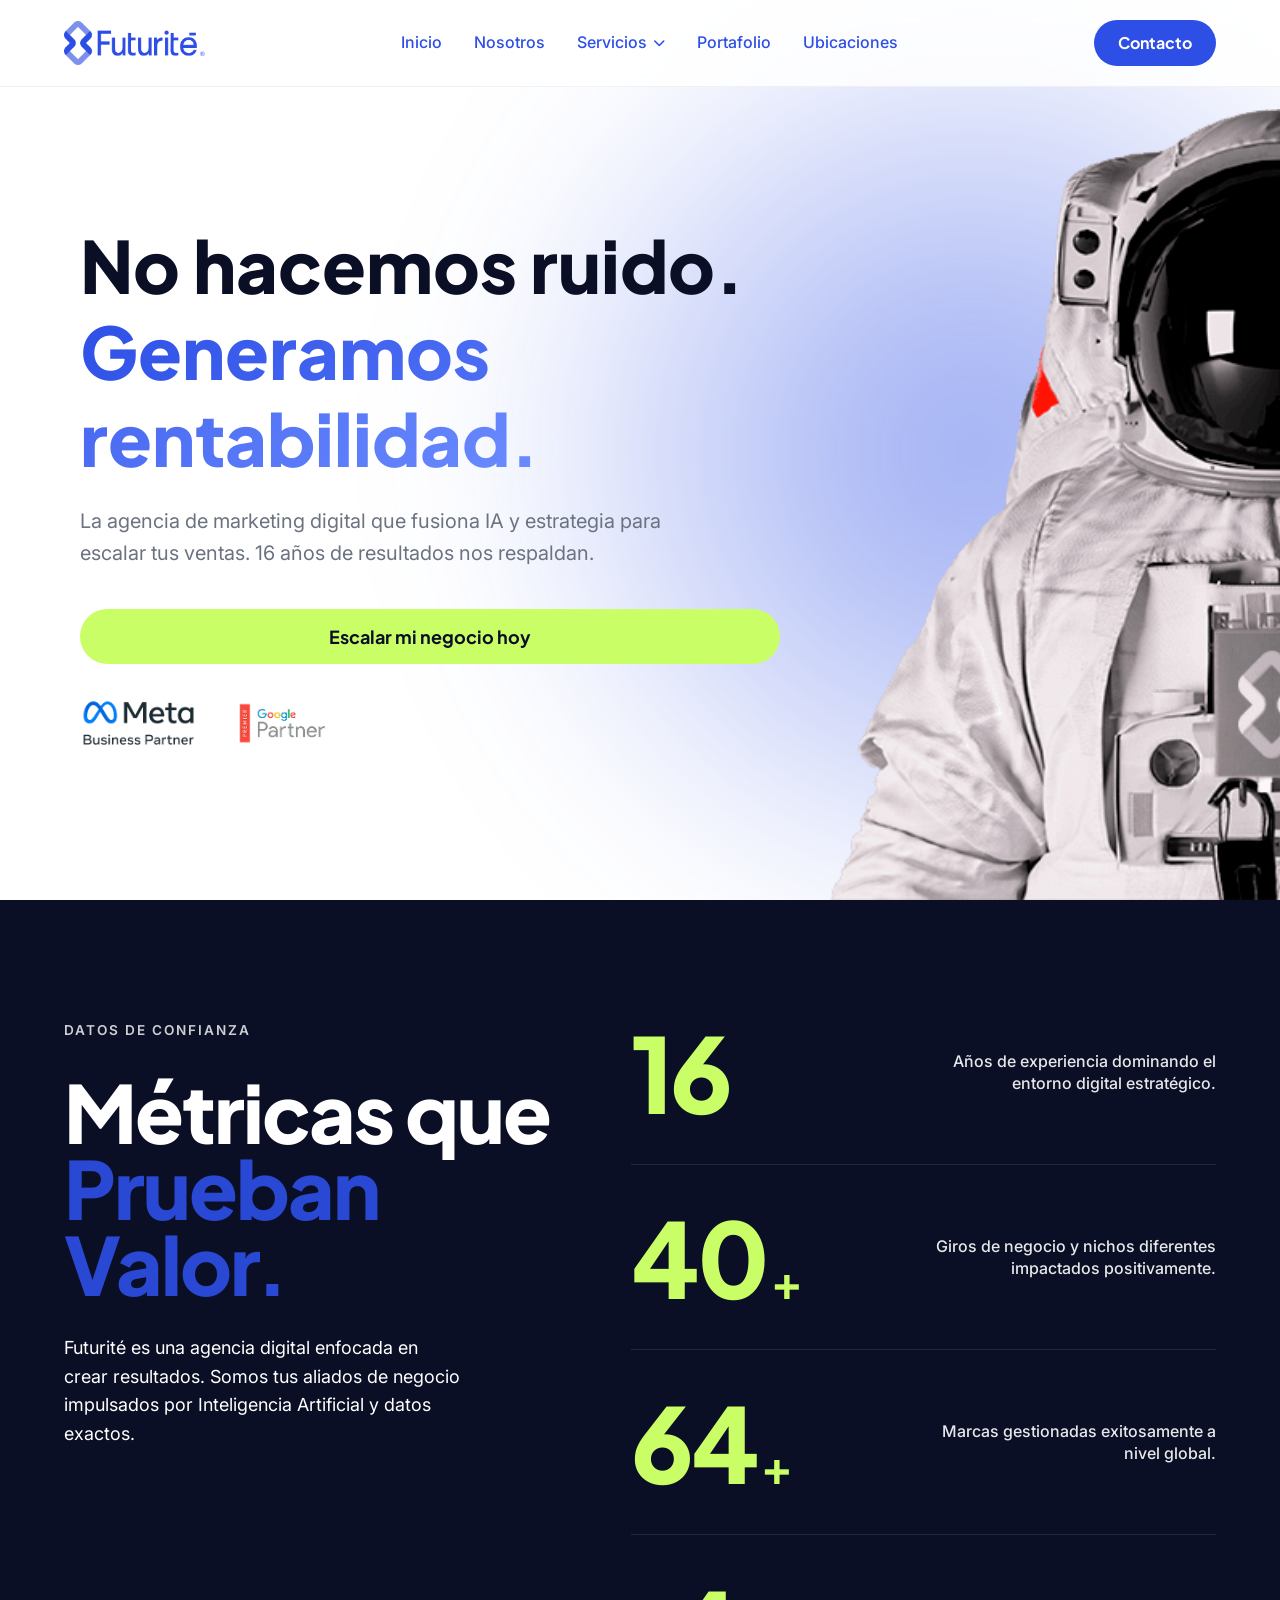
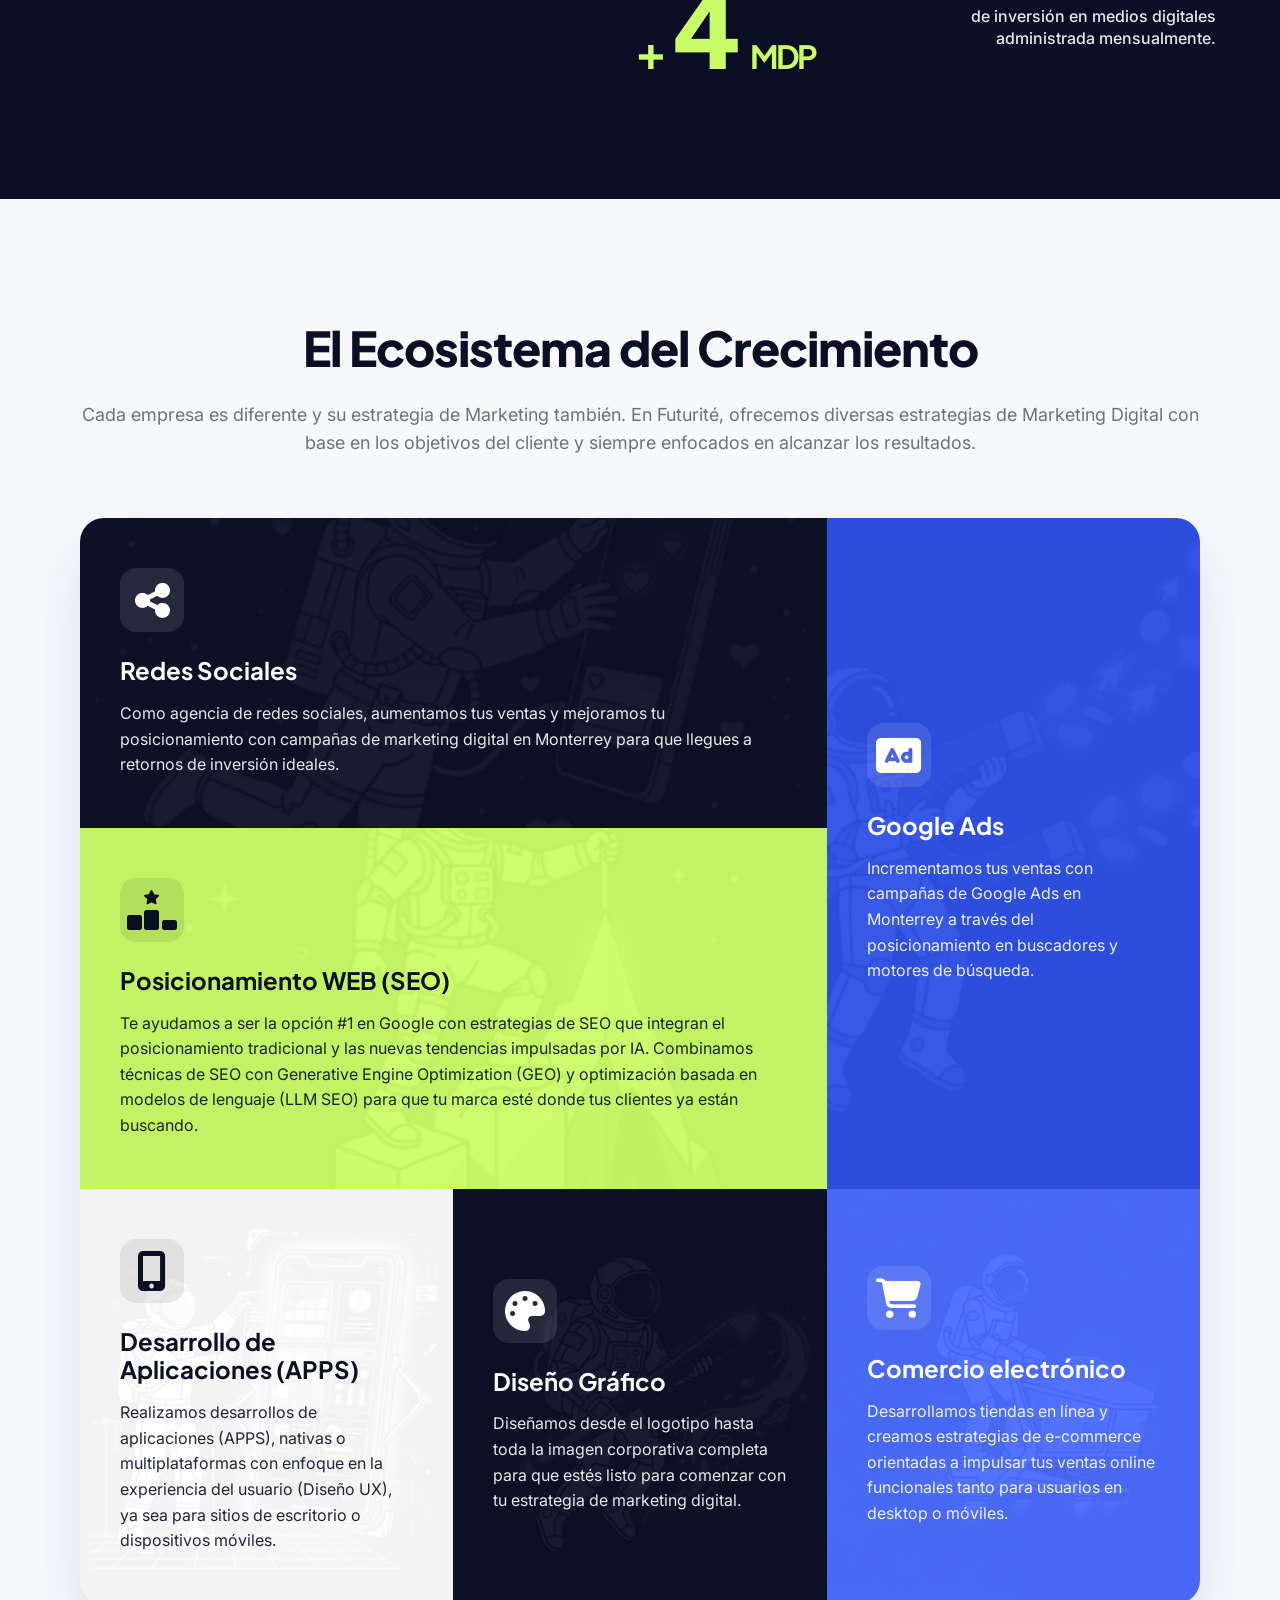
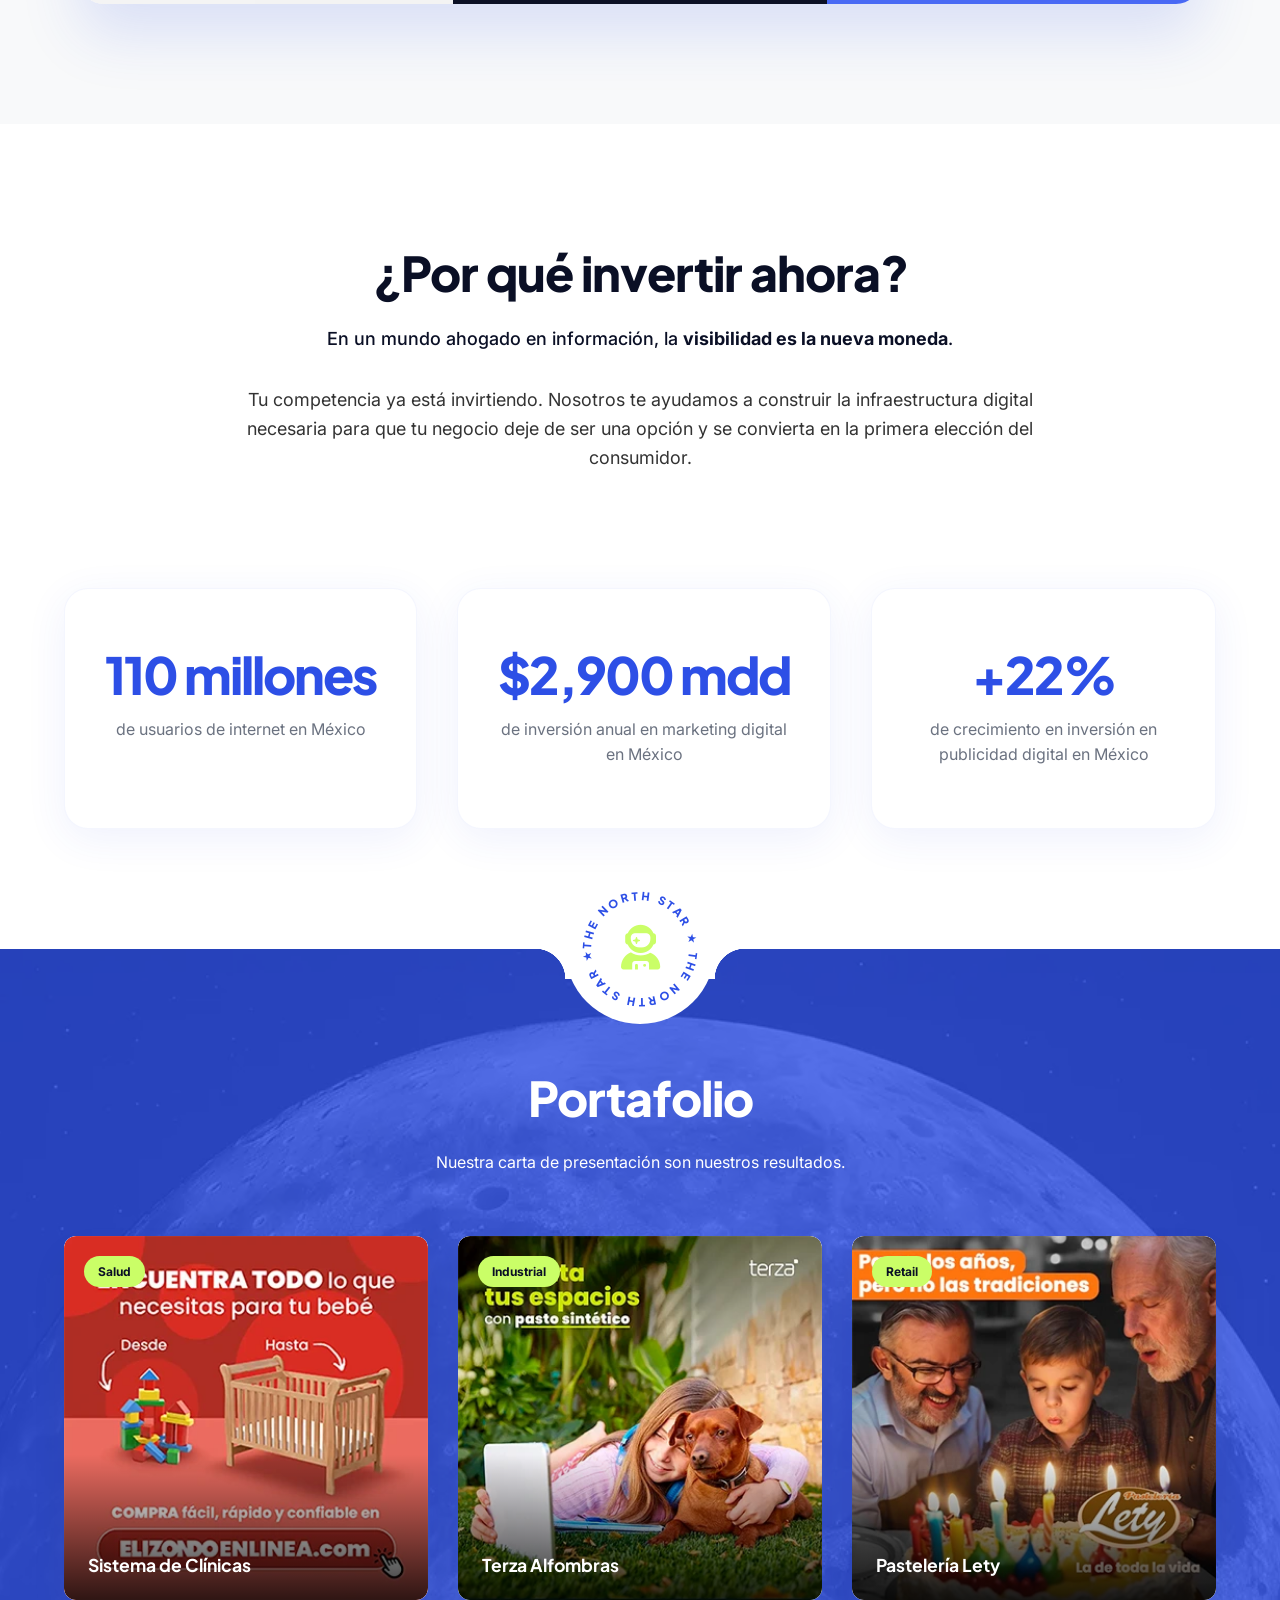
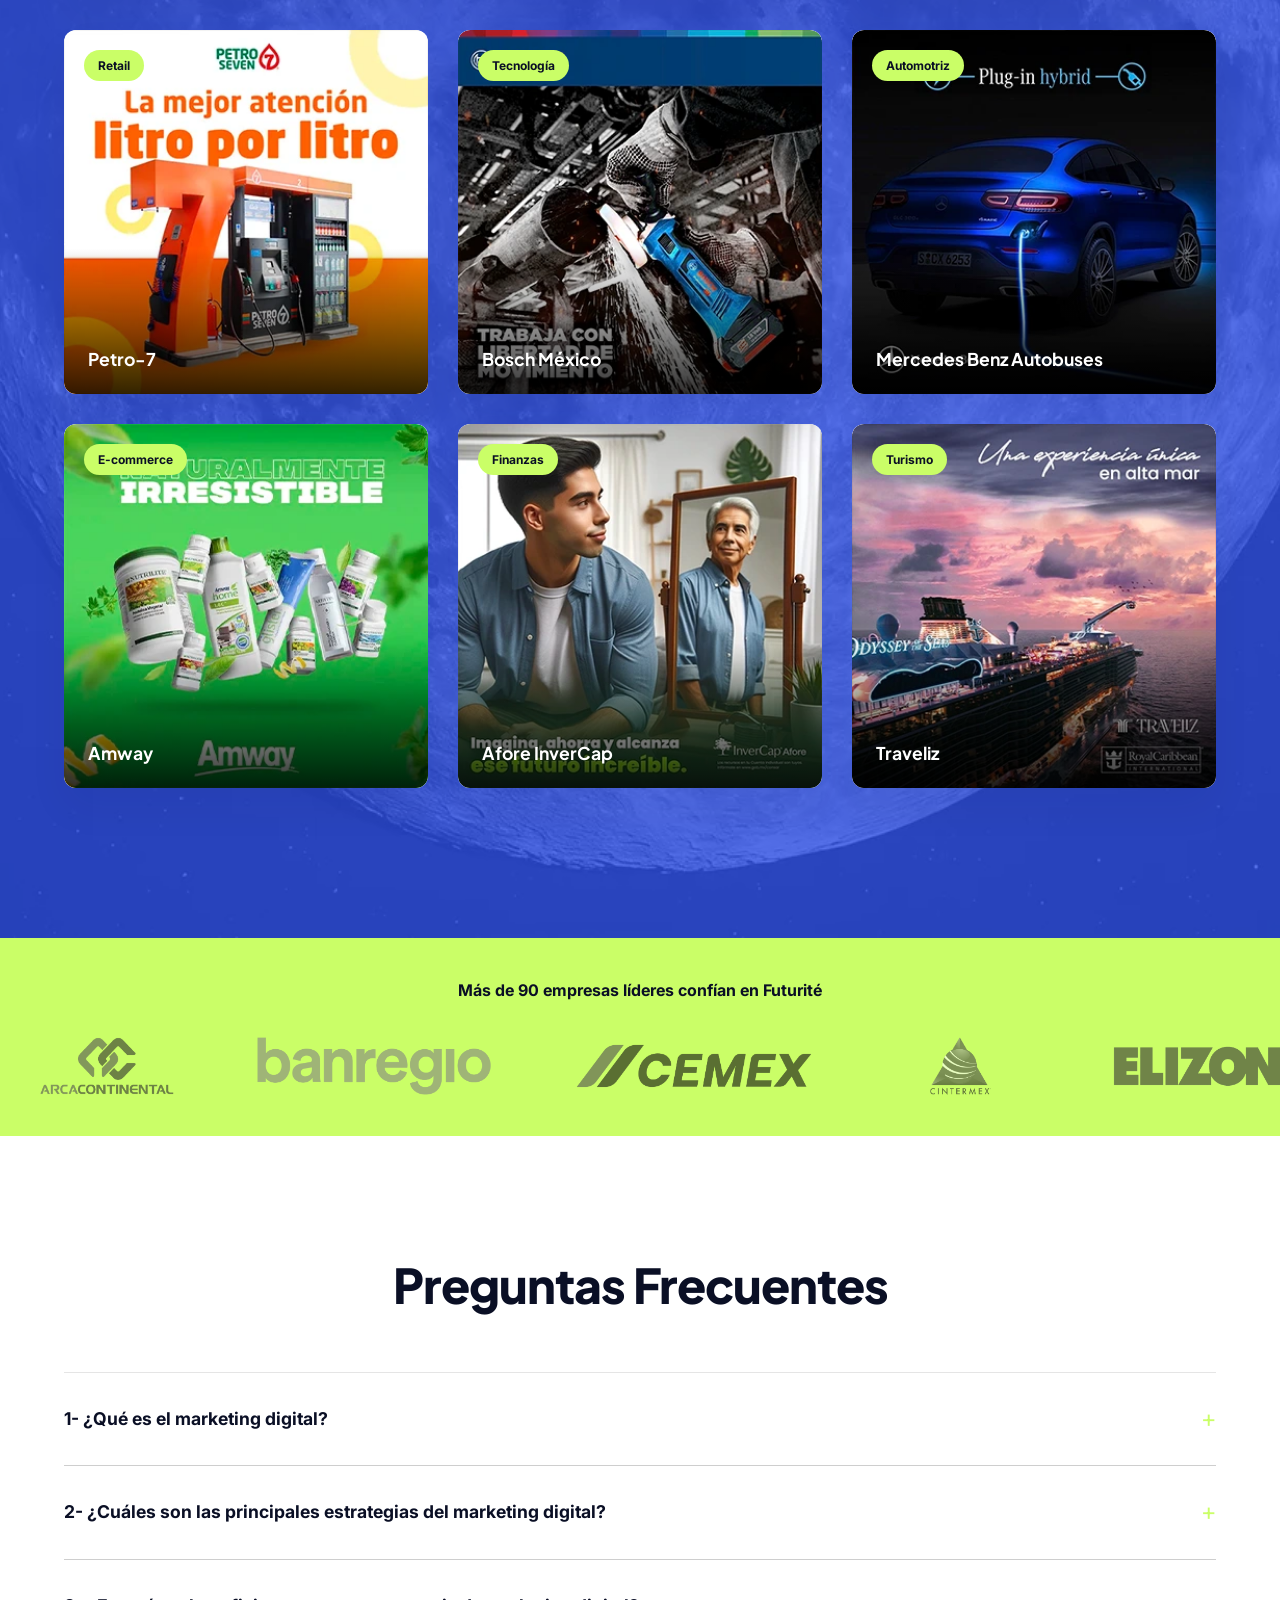
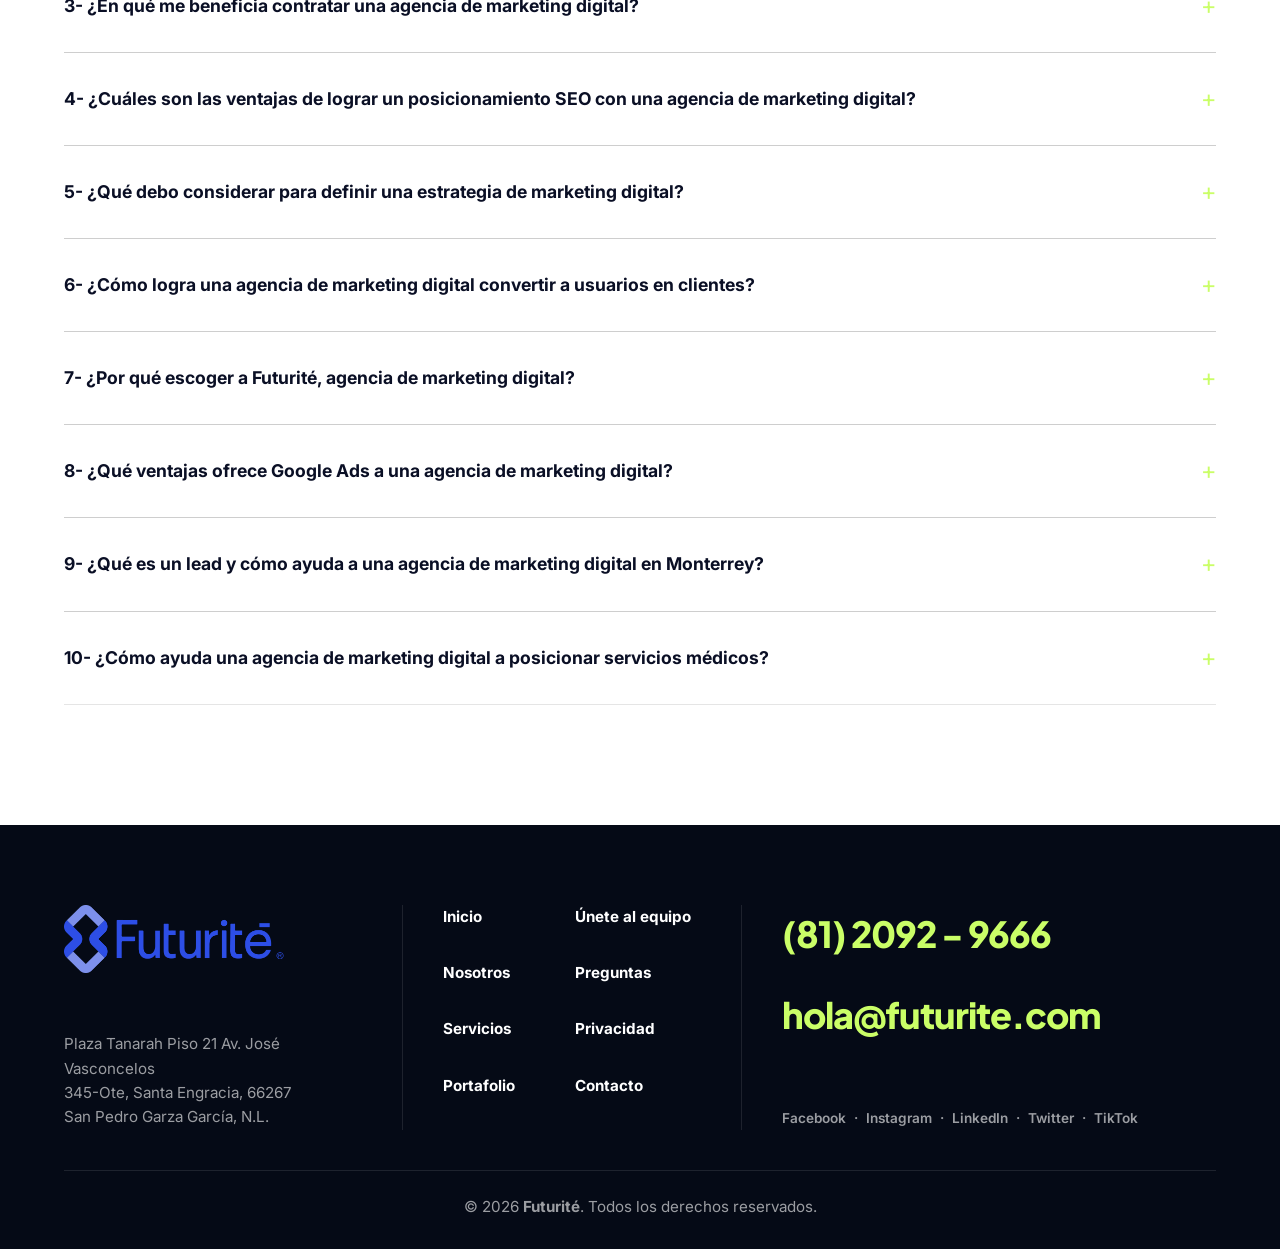
==== index.html @ 5024ef92 "Add files via upload propuesta inicial de home" ====
<!DOCTYPE html>
<html lang="es">
<head>
    <meta charset="UTF-8">
    <meta name="viewport" content="width=device-width, initial-scale=1.0">
    <title>Futurité | La Agencia de Marketing de Alto Rendimiento</title>
    <meta name="description" content="La agencia de marketing digital que fusiona IA y estrategia para escalar tus ventas. 16 años de resultados nos respaldan.">
    <link rel="preconnect" href="https://fonts.googleapis.com">
    <link rel="preconnect" href="https://fonts.gstatic.com" crossorigin>
    <link href="https://fonts.googleapis.com/css2?family=Inter:wght@400;500;600&family=Plus+Jakarta+Sans:wght@500;600;700;800&display=swap" rel="stylesheet">
    <link rel="stylesheet" href="https://cdnjs.cloudflare.com/ajax/libs/font-awesome/6.4.0/css/all.min.css">
    <link rel="stylesheet" href="style.css">
    <link rel="icon" type="image/png" href="./assets/favicon.png">
</head>
<body>

    <!-- Header Navigation (Minimal) -->
    <header class="navbar">
        <div class="container nav-container">
            <div class="logo">
                <img src="./assets/logo_futurite_ch.png" alt="Futurité" class="nav-logo-img">
            </div>
            <nav class="nav-links">
                <a href="#home">Inicio</a>
                <a href="#nosotros">Nosotros</a>
                <div class="nav-dropdown">
                    <a href="#servicios" class="dropdown-toggle" style="display:flex; align-items:center; gap:6px;">Servicios <i class="fa-solid fa-chevron-down" style="font-size: 0.75rem;"></i></a>
                    <ul class="dropdown-menu">
                        <li><a href="#redes-sociales">Redes Sociales</a></li>
                        <li><a href="#google-ads">Google Ads</a></li>
                        <li><a href="#seo">SEO</a></li>
                        <li><a href="#apps">APP'S</a></li>
                        <li><a href="#ecommerce">Comercio Electrónico</a></li>
                        <li><a href="#marketing-medico">Marketing médico</a></li>
                    </ul>
                </div>
                <a href="#portafolio">Portafolio</a>
                <a href="#ubicaciones">Ubicaciones</a>
                <!-- Mobile ONLY Button -->
                <a href="#contacto" class="btn btn-primary nav-btn-mobile">Contacto</a>
            </nav>
            <a href="#contacto" class="btn btn-primary nav-btn">Contacto</a>
            <!-- Hamburger Toggle -->
            <button class="mobile-menu-btn" aria-label="Abrir Menú"><i class="fa-solid fa-bars"></i></button>
        </div>
    </header>

    <!-- 1. Hero Section -->
    <section class="hero" id="home">
        
        <!-- Creative Video Background layer -->
        <div class="hero-video-wrapper">
            <video src="./videos/hero.mp4" autoplay loop muted playsinline class="hero-video-media"></video>
            <div class="hero-video-overlay"></div>
        </div>

        <div class="hero-visual-right">
            <!-- Efecto de Pulso Guardado para Futuro Uso
            <div class="radar-circle">
                <div class="radar-logo-center">
                    <img src="./assets/icono_futurite_ch.png" alt="Futurité Pulse">
                </div>
                <div class="radar-dot active"></div>
                <div class="radar-dot shadow-1"></div>
                <div class="radar-dot shadow-2"></div>
            </div>
            -->
            <div class="hero-bg-glow"></div>
            <div class="hero-bg-img"></div>
        </div>

        <div class="container hero-container">
            <div class="hero-content">
                <h1 class="hero-title">No hacemos ruido.<br><span class="text-gradient">Generamos rentabilidad.</span></h1>
                <p class="hero-subtitle">La agencia de marketing digital que fusiona IA y estrategia para escalar tus ventas. 16 años de resultados nos respaldan.</p>
                <div class="hero-actions">
                    <button class="btn btn-lime">Escalar mi negocio hoy</button>
                    <div class="trust-badges">
                        <img src="./assets/icono-meta-business.webp" alt="Meta Business Partner" class="partner-logo">
                        <img src="./assets/icono-google-premier.webp" alt="Google Partner" class="partner-logo">
                    </div>
                </div>
            </div>
        </div>
    </section>

    <!-- 2. Stats de Confianza (Asymmetric Typographic Layout) -->
    <section class="stats-new" id="confianza">
        <div class="container stats-new-container">
            <!-- Columna Izquierda: Títulos -->
            <div class="stats-new-title-col">
                <span class="eyebrow" style="font-size: 0.85rem; letter-spacing: 2px; text-transform: uppercase; color: var(--clr-base); opacity: 0.8; margin-bottom: 32px; display: block; font-weight: 600;">Datos de Confianza</span>
                <h2 style="font-size: 5rem; font-weight: 800; line-height: 0.95; letter-spacing: -2px; color: var(--clr-base); margin-bottom: 0;">Métricas que</h2>
                <h2 style="font-size: 5rem; font-weight: 800; line-height: 0.95; letter-spacing: -2px; color: var(--clr-primary); opacity: 0.9; margin-bottom: 32px;">Prueban Valor.</h2>
                <p style="color: var(--clr-base); font-size: 1.125rem; max-width: 400px; line-height: 1.6;">Futurité es una agencia digital enfocada en crear resultados. Somos tus aliados de negocio impulsados por Inteligencia Artificial y datos exactos.</p>
            </div>

            <!-- Columna Derecha: Lista Split -->
            <div class="stats-new-list-col">
                <div class="stat-row" data-reveal>
                    <div class="stat-big">
                        <span class="counter" data-target="16">0</span><span class="symbol"></span>
                    </div>
                    <div class="stat-desc">Años de experiencia dominando el entorno digital estratégico.</div>
                </div>
                <div class="stat-row" data-reveal>
                    <div class="stat-big">
                        <span class="counter" data-target="40">0</span><span class="symbol">+</span>
                    </div>
                    <div class="stat-desc">Giros de negocio y nichos diferentes impactados positivamente.</div>
                </div>
                <div class="stat-row" data-reveal>
                    <div class="stat-big">
                        <span class="counter" data-target="140">0</span><span class="symbol">+</span>
                    </div>
                    <div class="stat-desc">Marcas gestionadas exitosamente a nivel global.</div>
                </div>
                <div class="stat-row" data-reveal>
                    <div class="stat-big" style="display: flex; align-items: baseline;">
                        <span class="symbol" style="margin-right: 8px;">+</span><span class="counter" data-target="4">0</span><span class="symbol" style="font-size: 2rem; margin-left: 12px; margin-right: 0;">MDP</span>
                    </div>
                    <div class="stat-desc">de inversión en medios digitales administrada mensualmente.</div>
                </div>
            </div>
        </div>
    </section>

    <!-- 3. Servicios de Marketing Digital -->
    <section class="servicios full-bleed" id="servicios">
        <div class="container title-container">
            <h2 class="section-title">El Ecosistema del Crecimiento</h2>
            <p class="section-subtitle">Cada empresa es diferente y su estrategia de Marketing también. En Futurité, ofrecemos diversas estrategias de Marketing Digital con base en los objetivos del cliente y siempre enfocados en alcanzar los resultados.</p>
        </div>
        
        <div class="servicios-grid full-width-grid">
            
                <div class="servicio-card" data-reveal>
                    <div style="position: absolute; inset: 0; background-image: url('./assets/svc_social.jpg'); background-size: cover; background-position: center; opacity: 0.05; filter: grayscale(100%); z-index: 1;"></div>
                    <div style="position: relative; z-index: 2;">
                        <div class="sv-icon"><i class="fa-solid fa-share-nodes"></i></div>
                        <h3>Redes Sociales</h3>
                        <p>Como agencia de redes sociales, aumentamos tus ventas y mejoramos tu posicionamiento con campañas de marketing digital en Monterrey para que llegues a retornos de inversión ideales.</p>
                    </div>
                </div>

                <div class="servicio-card" data-reveal>
                    <div style="position: absolute; inset: 0; background-image: url('./assets/svc_ads.jpg'); background-size: cover; background-position: center; opacity: 0.05; filter: grayscale(100%); z-index: 1;"></div>
                    <div style="position: relative; z-index: 2;">
                        <div class="sv-icon"><i class="fa-solid fa-rectangle-ad"></i></div>
                        <h3>Google Ads</h3>
                        <p>Incrementamos tus ventas con campañas de Google Ads en Monterrey a través del posicionamiento en buscadores y motores de búsqueda.</p>
                    </div>
                </div>

                <div class="servicio-card" data-reveal>
                    <div style="position: absolute; inset: 0; background-image: url('./assets/svc_seo.jpg'); background-size: cover; background-position: center right; opacity: 0.05; filter: grayscale(100%); z-index: 1;"></div>
                    <div style="position: relative; z-index: 2;">
                        <div class="sv-icon"><i class="fa-solid fa-ranking-star"></i></div>
                        <h3>Posicionamiento WEB (SEO)</h3>
                        <p>Te ayudamos a ser la opción #1 en Google con estrategias de SEO que integran el posicionamiento tradicional y las nuevas tendencias impulsadas por IA. Combinamos técnicas de SEO con Generative Engine Optimization (GEO) y optimización basada en modelos de lenguaje (LLM SEO) para que tu marca esté donde tus clientes ya están buscando.</p>
                    </div>
                </div>

                <div class="servicio-card" data-reveal>
                    <div style="position: absolute; inset: 0; background-image: url('./assets/svc_apps.jpg'); background-size: cover; background-position: center; opacity: 0.05; filter: grayscale(100%); z-index: 1;"></div>
                    <div style="position: relative; z-index: 2;">
                        <div class="sv-icon"><i class="fa-solid fa-mobile-screen-button"></i></div>
                        <h3>Desarrollo de Aplicaciones (APPS)</h3>
                        <p>Realizamos desarrollos de aplicaciones (APPS), nativas o multiplataformas con enfoque en la experiencia del usuario (Diseño UX), ya sea para sitios de escritorio o dispositivos móviles.</p>
                    </div>
                </div>

                <div class="servicio-card" data-reveal>
                    <div style="position: absolute; inset: 0; background-image: url('./assets/svc_design.jpg'); background-size: cover; background-position: center; opacity: 0.05; filter: grayscale(100%); z-index: 1;"></div>
                    <div style="position: relative; z-index: 2;">
                        <div class="sv-icon"><i class="fa-solid fa-palette"></i></div>
                        <h3>Diseño Gráfico</h3>
                        <p>Diseñamos desde el logotipo hasta toda la imagen corporativa completa para que estés listo para comenzar con tu estrategia de marketing digital.</p>
                    </div>
                </div>

                <div class="servicio-card" data-reveal>
                    <div style="position: absolute; inset: 0; background-image: url('./assets/svc_ecommerce.jpg'); background-size: cover; background-position: center; opacity: 0.05; filter: grayscale(100%); z-index: 1;"></div>
                    <div style="position: relative; z-index: 2;">
                        <div class="sv-icon"><i class="fa-solid fa-cart-shopping"></i></div>
                        <h3>Comercio electrónico</h3>
                        <p>Desarrollamos tiendas en línea y creamos estrategias de e-commerce orientadas a impulsar tus ventas online funcionales tanto para usuarios en desktop o móviles.</p>
                    </div>
                </div>
            </div>
    </section>



    <!-- 4. ¿Por qué invertir en marketing digital? -->
    <section class="why-invest" id="por-que">
        <div class="container">
            <div class="why-text title-container" style="max-width: 800px; margin: 0 auto; text-align: center;">
                <h2>¿Por qué invertir ahora?</h2>
                <p class="lead-text">En un mundo ahogado en información, la <strong>visibilidad es la nueva moneda</strong>.</p>
                <p>Tu competencia ya está invirtiendo. Nosotros te ayudamos a construir la infraestructura digital necesaria para que tu negocio deje de ser una opción y se convierta en la primera elección del consumidor.</p>
                
            </div>
            
            <div class="market-stats" data-reveal>
                <div class="market-stat">
                    <h3>110 millones</h3>
                    <p>de usuarios de internet en México</p>
                </div>
                <div class="market-stat">
                    <h3>$2,900 mdd</h3>
                    <p>de inversión anual en marketing digital en México</p>
                </div>
                <div class="market-stat">
                    <h3>+22%</h3>
                    <p>de crecimiento en inversión en publicidad digital en México</p>
                </div>
            </div>
        </div>
    </section>

    <!-- 5. Portafolio y Clientes -->
    <section class="portafolio" id="portafolio">
        <div class="north-star-wrapper">
            <div class="ns-badge">
                <div class="ns-fillet-left"></div>
                <div class="ns-fillet-right"></div>
                <svg viewBox="0 0 200 200" class="ns-svg">
                    <path id="ns-circle" d="M 100, 100 m -65, 0 a 65,65 0 1,1 130,0 a 65,65 0 1,1 -130,0" fill="none" />
                    <text>
                        <textPath href="#ns-circle" startOffset="0%" textLength="408">THE NORTH STAR ★ THE NORTH STAR ★ </textPath>
                    </text>
                </svg>
                <div class="ns-icon-wrapper">
                    <i class="fa-solid fa-user-astronaut"></i>
                </div>
            </div>
        </div>

        <div class="container">
            <div class="portfolio-header">
                <h2>Portafolio</h2>
                <p>Nuestra carta de presentación son nuestros resultados.</p>
            </div>
            
            <div class="portfolio-gallery">
                <div class="portfolio-item" data-reveal>
                    <img src="./assets/portafolio_home/2.webp" alt="Caso de Éxito Clínica" loading="lazy">
                    <div class="portfolio-overlay"></div>
                    <span class="portfolio-badge">Salud</span>
                    <h3 class="portfolio-title">Sistema de Clínicas</h3>
                </div>
                <div class="portfolio-item" data-reveal>
                    <img src="./assets/portafolio_home/PetroSeven.webp" alt="Caso de Éxito PetroSeven" loading="lazy">
                    <div class="portfolio-overlay"></div>
                    <span class="portfolio-badge">Retail</span>
                    <h3 class="portfolio-title">Petro-7</h3>
                </div>
                <div class="portfolio-item" data-reveal>
                    <img src="./assets/portafolio_home/Portafolio_futurite_2022_amway.webp" alt="Caso de Éxito Amway" loading="lazy">
                    <div class="portfolio-overlay"></div>
                    <span class="portfolio-badge">E-commerce</span>
                    <h3 class="portfolio-title">Amway</h3>
                </div>
                <div class="portfolio-item" data-reveal>
                    <img src="./assets/portafolio_home/Terza_01.webp" alt="Caso de Éxito Terza" loading="lazy">
                    <div class="portfolio-overlay"></div>
                    <span class="portfolio-badge">Industrial</span>
                    <h3 class="portfolio-title">Terza Alfombras</h3>
                </div>
                <div class="portfolio-item" data-reveal>
                    <img src="./assets/portafolio_home/futurite-home-bosch.webp" alt="Caso de Éxito Bosch" loading="lazy">
                    <div class="portfolio-overlay"></div>
                    <span class="portfolio-badge">Tecnología</span>
                    <h3 class="portfolio-title">Bosch México</h3>
                </div>
                <div class="portfolio-item" data-reveal>
                    <img src="./assets/portafolio_home/futurite-home-invercap.webp" alt="Caso de Éxito Invercap" loading="lazy">
                    <div class="portfolio-overlay"></div>
                    <span class="portfolio-badge">Finanzas</span>
                    <h3 class="portfolio-title">Afore InverCap</h3>
                </div>
                <div class="portfolio-item" data-reveal>
                    <img src="./assets/portafolio_home/futurite-home-lety.webp" alt="Caso de Éxito Lety" loading="lazy">
                    <div class="portfolio-overlay"></div>
                    <span class="portfolio-badge">Retail</span>
                    <h3 class="portfolio-title">Pastelería Lety</h3>
                </div>
                <div class="portfolio-item" data-reveal>
                    <img src="./assets/portafolio_home/futurite-home-mercedes-benz.webp" alt="Caso de Éxito Mercedes Benz" loading="lazy">
                    <div class="portfolio-overlay"></div>
                    <span class="portfolio-badge">Automotriz</span>
                    <h3 class="portfolio-title">Mercedes Benz Autobuses</h3>
                </div>
                <div class="portfolio-item" data-reveal>
                    <img src="./assets/portafolio_home/futurite-home-traveliz.webp" alt="Caso de Éxito Traveliz" loading="lazy">
                    <div class="portfolio-overlay"></div>
                    <span class="portfolio-badge">Turismo</span>
                    <h3 class="portfolio-title">Traveliz</h3>
                </div>
            </div>
            </div>
        </div>
    </section>

    <!-- Marquee de Clientes (Extracto Independiente) -->
    <div class="clients-marquee">
        <p class="marquee-title">Más de 90 empresas líderes confían en Futurité</p>
        <div class="marquee-track">
                <!-- Javascript will duplicate logic here if needed, but we'll hardcode one track -->
                <div class="marquee-content">
                    <img src="./assets/clientes/LOGOTIPO-ARCA.webp" alt="Arca" class="client-logo-img">
                    <img src="./assets/clientes/LOGOTIPO-BANREGIO.webp" alt="Banregio" class="client-logo-img">
                    <img src="./assets/clientes/LOGOTIPO-CEMEX.webp" alt="Cemex" class="client-logo-img">
                    <img src="./assets/clientes/LOGOTIPO-CINTERMEX.webp" alt="Cintermex" class="client-logo-img">
                    <img src="./assets/clientes/LOGOTIPO-ELIZONDO.webp" alt="Elizondo" class="client-logo-img">
                    <img src="./assets/clientes/LOGOTIPO-FINANCIERIAMEXI.webp" alt="Financiera" class="client-logo-img">
                    <img src="./assets/clientes/LOGOTIPO-GAMAMUSIC.webp" alt="Gama Music" class="client-logo-img">
                    <img src="./assets/clientes/LOGOTIPO-HOSPITARIA.webp" alt="Hospitaria" class="client-logo-img">
                    <img src="./assets/clientes/LOGOTIPO-INVERCAP.webp" alt="Invercap" class="client-logo-img">
                    <img src="./assets/clientes/LOGOTIPO-MAXIRENT.webp" alt="Maxirent" class="client-logo-img">
                    <img src="./assets/clientes/LOGOTIPO-MG.webp" alt="MG" class="client-logo-img">
                    <img src="./assets/clientes/LOGOTIPO-MOTOMEX.webp" alt="Motomex" class="client-logo-img">
                    <img src="./assets/clientes/LOGOTIPO-OFFICECLASS.webp" alt="Office Class" class="client-logo-img">
                    <img src="./assets/clientes/LOGOTIPO-SULTANA.webp" alt="Sultana" class="client-logo-img">
                    <img src="./assets/clientes/LOGOTIPO-TECMILENIO.webp" alt="Tecmilenio" class="client-logo-img">
                    <img src="./assets/clientes/LOGOTIPO-TERZA.webp" alt="Terza" class="client-logo-img">
                    <img src="./assets/clientes/LOGOTIPO-UDEM.webp" alt="Udem" class="client-logo-img">
                    <img src="./assets/clientes/LOGOTIPO-VIVA.webp" alt="Viva" class="client-logo-img">
                    <!-- Duplicate for infinite scrolling -->
                    <img src="./assets/clientes/LOGOTIPO-ARCA.webp" alt="Arca" class="client-logo-img">
                    <img src="./assets/clientes/LOGOTIPO-BANREGIO.webp" alt="Banregio" class="client-logo-img">
                    <img src="./assets/clientes/LOGOTIPO-CEMEX.webp" alt="Cemex" class="client-logo-img">
                    <img src="./assets/clientes/LOGOTIPO-CINTERMEX.webp" alt="Cintermex" class="client-logo-img">
                    <img src="./assets/clientes/LOGOTIPO-ELIZONDO.webp" alt="Elizondo" class="client-logo-img">
                    <img src="./assets/clientes/LOGOTIPO-FINANCIERIAMEXI.webp" alt="Financiera" class="client-logo-img">
                    <img src="./assets/clientes/LOGOTIPO-GAMAMUSIC.webp" alt="Gama Music" class="client-logo-img">
                    <img src="./assets/clientes/LOGOTIPO-HOSPITARIA.webp" alt="Hospitaria" class="client-logo-img">
                    <img src="./assets/clientes/LOGOTIPO-INVERCAP.webp" alt="Invercap" class="client-logo-img">
                    <img src="./assets/clientes/LOGOTIPO-MAXIRENT.webp" alt="Maxirent" class="client-logo-img">
                    <img src="./assets/clientes/LOGOTIPO-MG.webp" alt="MG" class="client-logo-img">
                    <img src="./assets/clientes/LOGOTIPO-MOTOMEX.webp" alt="Motomex" class="client-logo-img">
                    <img src="./assets/clientes/LOGOTIPO-OFFICECLASS.webp" alt="Office Class" class="client-logo-img">
                    <img src="./assets/clientes/LOGOTIPO-SULTANA.webp" alt="Sultana" class="client-logo-img">
                    <img src="./assets/clientes/LOGOTIPO-TECMILENIO.webp" alt="Tecmilenio" class="client-logo-img">
                    <img src="./assets/clientes/LOGOTIPO-TERZA.webp" alt="Terza" class="client-logo-img">
                    <img src="./assets/clientes/LOGOTIPO-UDEM.webp" alt="Udem" class="client-logo-img">
                    <img src="./assets/clientes/LOGOTIPO-VIVA.webp" alt="Viva" class="client-logo-img">
                </div>
            </div>
        </div>


    <!-- 6. Preguntas Frecuentes -->
    <section class="faq-section" id="faqs" style="padding: 120px 0; background: var(--clr-base);">
        <div class="container">
            <div style="margin-bottom: 60px; text-align: center;">
                <h2>Preguntas Frecuentes</h2>
            </div>
            
            <div class="faq-accordion">
                <!-- FAQ Item 1 -->
                <details class="faq-item" name="faq-group">
                    <summary class="faq-question">1- ¿Qué es el marketing digital?</summary>
                    <div class="faq-answer">
                        <p>El marketing digital es el conjunto de acciones y estrategias publicitarias que utilizan canales digitales como redes sociales, buscadores y sitios web para promover los productos y servicios de una empresa, permitiendo medir resultados en tiempo real, segmentar audiencias y optimizar las campañas regularmente.</p>
                        <p>En Futurite, agencia de marketing digital en Monterrey, nos especializamos en ofrecer estrategias digitales que conectan a las marcas con sus clientes de forma efectiva.</p>
                    </div>
                </details>

                <!-- FAQ Item 2 -->
                <details class="faq-item" name="faq-group">
                    <summary class="faq-question">2- ¿Cuáles son las principales estrategias del marketing digital?</summary>
                    <div class="faq-answer">
                        <p>Las estrategias de marketing digital más utilizadas incluyen el marketing de contenidos, las estrategias de redes sociales, el e-mail marketing, el posicionamiento SEO y las estrategias de Google Ads. Cada una de ellas se adapta según los objetivos de la marca.</p>
                        <p>El marketing de contenidos se refiere a toda la información que ayuda a educar, informar o entretener al cliente con el fin de que busque el producto que se ofrece para satisfacer una o varias de sus necesidades.</p>
                        <p>Las <a href="#">redes sociales</a> permiten la promoción de la marca con campañas de alcance e interacción para posteriormente llevar a la conversión. Son muy eficientes, ya que ofrecen un alto número de usuarios a los cuales llegar.</p>
                        <p>El e-mail marketing consiste en mandar un mensaje comercial con el objetivo de aumentar la relación con un cliente potencial o actual y convencerlo de ejecutar una determinada acción.</p>
                        <p>El marketing de búsqueda, o <a href="#">posicionamiento SEO</a>, busca colocar a un sitio web en los primeros lugares de manera orgánica, utilizando Generative Engine Optimization, (GEO) y optimización basada en modelos de lenguaje (LLM SEO).</p>
                        <p>Las estrategias de <a href="#">Google Ads</a> sitúan anuncios en buscadores como Google o incluso en plataformas como YouTube cuando alguien esté buscando o viendo contenido relacionado con los productos o servicios que una marca ofrece, utilizando una segmentación.</p>
                        <p>En Futurite, nuestra agencia de marketing digital en Monterrey, combinamos la tecnología con la estrategia para alcanzar los objetivos de nuestros clientes y lograr resultados medibles y sostenibles.</p>
                    </div>
                </details>

                <!-- FAQ Item 3 -->
                <details class="faq-item" name="faq-group">
                    <summary class="faq-question">3- ¿En qué me beneficia contratar una agencia de marketing digital?</summary>
                    <div class="faq-answer">
                        <p>Contratar a una agencia de marketing digital, te permite contar con un equipo especializado que entiende el mercado, las plataformas digitales y las mejores prácticas para impulsar tu marca.</p>
                        <p>Esto te permitirá crear contenido original que te diferencie de la competencia, comunicarte de la mejor manera con tu público e incrementar tus ventas con una estrategia efectiva, mejorando tu retorno de inversión.</p>
                        <p>Si buscas una agencia de marketing digital en Monterrey enfocada en resultados para cumplir tus metas comerciales, Futurite es tu mejor opción.</p>
                    </div>
                </details>

                <!-- FAQ Item 4 -->
                <details class="faq-item" name="faq-group">
                    <summary class="faq-question">4- ¿Cuáles son las ventajas de lograr un posicionamiento SEO con una agencia de marketing digital?</summary>
                    <div class="faq-answer">
                        <p>El posicionamiento SEO permite que tu sitio web aparezca en los primeros resultados de búsqueda de Google, atrayendo tráfico orgánico, aumentando tu visibilidad digital y dando mayor credibilidad, prestigio y reputación a tu marca.</p>
                        <p>Una agencia de marketing digital, como Futurite, te ayudará desarrollando estrategias SEO personalizadas que combinen técnicas de posicionamiento tradicional con tendencias de IA, como Generative Engine Optimization (GEO) y optimización basada en modelos de lenguaje (LLM SEO).</p>
                        <p>Así, sin pagar por anuncios, mejorarás tu posicionamiento, atraerás leads de calidad y podrás aumentar conversiones cuando los usuarios busquen palabras claves en internet. Además, la posición que alcances durará más tiempo, ya que no dependerás de una contratación de publicidad.</p>
                        <p>Como agencia de marketing digital en Monterrey, entendemos cómo funciona el posicionamiento orgánico y nos hemos posicionado entre las 10 mejores empresas de SEO a nivel nacional*, ya que trabajamos para incrementar el tráfico de calidad a tu sitio y que generes más ingresos.</p>
                        <p style="font-size: 0.75rem; color: var(--clr-primary);">*https://marketing4ecommerce.mx</p>
                    </div>
                </details>

                <!-- FAQ Item 5 -->
                <details class="faq-item" name="faq-group">
                    <summary class="faq-question">5- ¿Qué debo considerar para definir una estrategia de marketing digital?</summary>
                    <div class="faq-answer">
                        <p>Para definir una estrategia de marketing digital, consideramos los objetivos de tu negocio, el perfil de tu audiencia, el estado actual de tu presencia digital, los canales más adecuados y los recursos disponibles. Con esto en mente, analizamos cómo podemos ejecutar una estrategia óptima.</p>
                        <p>En Futurite, agencia de marketing digital en Monterrey, sabemos lo que necesitas para crear estrategias exitosas y te ayudamos a diseñarlas para maximizar sus resultados y optimizar tu inversión.</p>
                    </div>
                </details>

                <!-- FAQ Item 6 -->
                <details class="faq-item" name="faq-group">
                    <summary class="faq-question">6- ¿Cómo logra una agencia de marketing digital convertir a usuarios en clientes?</summary>
                    <div class="faq-answer">
                        <p>Para convertir usuarios en clientes, utilizamos estrategias de atracción, interacción y conversión a partir de los objetivos de tu marca. A partir de la identificación de tu público meta, adaptamos el diseño, contenido y lenguaje de las campañas para optimizarlas.</p>
                        <p>En Futurite, agencia de marketing digital en Monterrey, desarrollamos estrategias efectivas que transforman el interés en acción, persuadiendo a tu público y guiándolos en el proceso de conversión.</p>
                    </div>
                </details>

                <!-- FAQ Item 7 -->
                <details class="faq-item" name="faq-group">
                    <summary class="faq-question">7- ¿Por qué escoger a Futurité, agencia de marketing digital?</summary>
                    <div class="faq-answer">
                        <p>En Futurite, somos una agencia de marketing digital en Monterrey con más de 10 años de experiencia en la creación de estrategias enfocadas en performance y resultados medibles.</p>
                        <p>Más de 100 marcas han confiado en nuestro servicio y hemos trabajado con más de 40 giros diferentes, convirtiendo a nuestros clientes en líderes de sus industrias.</p>
                        <p>Somos Google Partner Premier y Meta Business Partner, consolidándonos como tu mejor aliado para impulsar el crecimiento de tu marca, productos y servicios.</p>
                    </div>
                </details>

                <!-- FAQ Item 8 -->
                <details class="faq-item" name="faq-group">
                    <summary class="faq-question">8- ¿Qué ventajas ofrece Google Ads a una agencia de marketing digital?</summary>
                    <div class="faq-answer">
                        <p>Google Ads permite que una agencia de marketing digital muestre publicidad de tu marca a través de canales digitales a quienes puedan estar interesados en tus productos o servicios a través de la segmentación de audiencias y control de presupuestos para obtener los mejores resultados.</p>
                        <p>Como agencia de marketing digital en Monterrey, en Futurite utilizamos Google Ads en estrategias diseñadas para aumentar tu retorno de inversión, utilizando herramientas que nos permiten dar seguimiento a quienes han hecho clic en tus anuncios.</p>
                    </div>
                </details>

                <!-- FAQ Item 9 -->
                <details class="faq-item" name="faq-group">
                    <summary class="faq-question">9- ¿Qué es un lead y cómo ayuda a una agencia de marketing digital en Monterrey?</summary>
                    <div class="faq-answer">
                        <p>Un lead se genera cuando una persona interesada en tus productos o servicios proporciona sus datos de contacto en un formulario de tu página web o redes sociales.</p>
                        <p>Generar leads es clave para construir una base de clientes potenciales, ya que ofrece una nueva vía de comunicación con los usuarios y una forma de identificar en qué punto del proceso de compra se encuentra tu prospecto. Así, entre más leads de calidad generes, más probabilidades de venta tendrás.</p>
                        <p>Como agencia de marketing digital en Monterrey, en Futurite diseñamos estrategias para atraer, calificar y convertir leads a través de anuncios y contenido de calidad.</p>
                    </div>
                </details>

                <!-- FAQ Item 10 -->
                <details class="faq-item" name="faq-group">
                    <summary class="faq-question">10- ¿Cómo ayuda una agencia de marketing digital a posicionar servicios médicos?</summary>
                    <div class="faq-answer">
                        <p>Una agencia de marketing digital ayuda a posicionar servicios médicos mediante estrategias como posicionamiento SEO local, campañas de Google Ads, presencia profesional en redes sociales y contenido de valor.</p>
                        <p>Si eres un profesional con un consultorio individual o una clínica especializada orientada a los servicios de salud, una estrategia de marketing para el reconocimiento de tu marca o prospección de nuevos clientes puede traer muchos beneficios.</p>
                        <p>En Futurite, agencia de marketing digital en Monterrey, tenemos experiencia colaborando con Cirujanos plásticos, traumatólogos, oftalmólogos y bariatras en Monterrey, ayudándoles a destacar con herramientas como Google Ads y Google Analytics posicionando keywords aptas para cada giro con estrategias confiables y éticas.</p>
                    </div>
                </details>
            </div>
        </div>
    </section>

    <footer class="footer-alt">
        <div class="container">
            <div class="footer-alt-grid">
                
                <!-- Left Column -->
                <div class="footer-alt-col footer-alt-brand">
                    <img src="./assets/logo_futurite_ch.png" alt="Futurité" class="footer-alt-logo">
                    <p class="footer-alt-desc">
                        Plaza Tanarah Piso 21 Av. José Vasconcelos<br>
                        345-Ote, Santa Engracia, 66267<br>
                        San Pedro Garza García, N.L.
                    </p>
                </div>

                <!-- Middle Column -->
                <div class="footer-alt-col footer-alt-links">
                    <div class="footer-links-col">
                        <a href="#home">Inicio</a>
                        <a href="#nosotros">Nosotros</a>
                        <a href="#servicios">Servicios</a>
                        <a href="#portafolio">Portafolio</a>
                    </div>
                    <div class="footer-links-col">
                        <a href="#vacantes">Únete al equipo</a>
                        <a href="#faq">Preguntas</a>
                        <a href="#privacidad">Privacidad</a>
                        <a href="#contacto">Contacto</a>
                    </div>
                </div>

                <!-- Right Column -->
                <div class="footer-alt-col footer-alt-contact">
                    <a href="tel:8120929666" class="footer-big-link">(81) 2092 - 9666</a>
                    <a href="mailto:hola@futurite.com" class="footer-big-link">hola@futurite.com</a>
                    
                    <div class="footer-alt-socials">
                        <a href="#">Facebook</a> &middot; 
                        <a href="#">Instagram</a> &middot; 
                        <a href="#">LinkedIn</a> &middot; 
                        <a href="#">Twitter</a> &middot; 
                        <a href="#">TikTok</a>
                    </div>
                </div>

            </div>

            <div class="footer-alt-bottom">
                <p>&copy; 2026 <strong>Futurité</strong>. Todos los derechos reservados.</p>
            </div>
        </div>
    </footer>

    <script src="script.js"></script>
</body>
</html>
---- style.css ----
/* === FUTURITÉ 2026 DESIGN SYSTEM === */
:root {
    /* Colors */
    --clr-primary: #2D4FE6;   /* Vibrant Blue */
    --clr-accent: #CAFE67;    /* Lime Green */
    --clr-base: #FFFFFF;      /* Snow White */
    --clr-contrast: #0A0F25;  /* Night Blue */
    --clr-text: #333333;      /* Dark Gray for readable body text */
    --clr-muted: #6B7280;     /* Muted gray */

    /* Typography */
    --font-heading: 'Plus Jakarta Sans', sans-serif;
    --font-body: 'Inter', 'Manrope', sans-serif;
    
    /* Spacing & Layout */
    --section-pad: 120px 0;
    --container-width: 1200px;

    /* Effects */
    --transition-fast: 0.2s ease;
    --transition-smooth: 0.6s cubic-bezier(0.22, 1, 0.36, 1);
    --shadow-soft: 0 20px 40px rgba(10, 15, 37, 0.05);
    --shadow-float: 0 30px 60px rgba(45, 79, 230, 0.15);
    --border-radius-lg: 24px;
    --border-radius-md: 16px;
}

/* === RESET & GLOBAL === */
* {
    margin: 0;
    padding: 0;
    box-sizing: border-box;
}

html {
    scroll-behavior: smooth;
    overflow-x: hidden;
}

body {
    font-family: var(--font-body);
    font-size: 16px;
    line-height: 1.6;
    color: var(--clr-text);
    background-color: var(--clr-base);
    overflow-x: hidden;
}

h1, h2, h3, h4, .hero-title {
    font-family: var(--font-heading);
    color: var(--clr-contrast);
    line-height: 1.2;
}

h2 {
    font-size: 3rem;
    font-weight: 800;
    margin-bottom: 1.5rem;
    letter-spacing: -1px;
}

h3 {
    font-size: 1.5rem;
    font-weight: 700;
    margin-bottom: 1rem;
}

a {
    text-decoration: none;
    color: inherit;
}

/* Typography Utilities */
.text-gradient {
    background: linear-gradient(135deg, var(--clr-primary), #6B8BFF);
    -webkit-background-clip: text;
    -webkit-text-fill-color: transparent;
    background-clip: text;
}

.text-white { color: var(--clr-base) !important; }

.title-container {
    text-align: center;
    max-width: 800px;
    margin: 0 auto;
    padding-bottom: 24px;
}

.section-subtitle {
    font-size: 1.125rem;
    color: var(--clr-muted);
    margin-bottom: 24px;
}

/* === LAYOUT === */
.container {
    max-width: var(--container-width);
    margin: 0 auto;
    padding: 0 24px;
}

/* === COMPONENTS === */
/* Buttons */
.btn {
    display: inline-flex;
    align-items: center;
    justify-content: center;
    padding: 16px 32px;
    font-family: var(--font-heading);
    font-weight: 700;
    font-size: 1.125rem;
    border-radius: 100px;
    transition: var(--transition-smooth);
    cursor: pointer;
    border: none;
    position: relative;
    overflow: hidden;
}

.btn-lime {
    background-color: var(--clr-accent);
    color: var(--clr-contrast);
}

.btn-lime:hover {
    transform: translateY(-4px);
    box-shadow: 0 15px 30px rgba(202, 254, 103, 0.4);
}

.btn-primary {
    background-color: var(--clr-primary);
    color: var(--clr-base);
}

.btn-primary:hover {
    transform: translateY(-2px);
    box-shadow: 0 10px 20px rgba(45, 79, 230, 0.3);
}

.btn-outline {
    background: transparent;
    border: 2px solid var(--clr-primary);
    color: var(--clr-primary);
}

.btn-outline:hover {
    background: var(--clr-primary);
    color: var(--clr-base);
}

.btn-text {
    font-family: var(--font-heading);
    font-weight: 700;
    color: var(--clr-primary);
    display: inline-flex;
    gap: 8px;
}
.btn-text:hover {
    gap: 12px;
}

/* Setup Reveal Anim */
[data-reveal] {
    opacity: 0;
    transform: translateY(30px);
    transition: var(--transition-smooth);
}
[data-reveal].revealed {
    opacity: 1;
    transform: translateY(0);
}

/* === NAVIGATION === */
.navbar {
    position: fixed;
    top: 0;
    left: 0;
    width: 100%;
    background: rgba(255, 255, 255, 0.85);
    backdrop-filter: blur(12px);
    -webkit-backdrop-filter: blur(12px);
    z-index: 1000;
    padding: 20px 0;
    border-bottom: 1px solid rgba(0,0,0,0.05);
    transition: var(--transition-fast);
}

.nav-container {
    display: flex;
    justify-content: space-between;
    align-items: center;
}

.nav-logo-img {
    height: 44px; /* Scaled cleanly for the navigation bar */
    width: auto;
    display: block;
    transition: var(--transition-fast);
}
.nav-logo-img:hover {
    opacity: 0.8;
}

.nav-links {
    display: flex;
    gap: 32px;
}

.nav-links a {
    font-weight: 500;
    color: var(--clr-primary); /* Primary blue to match screenshot */
    transition: var(--transition-fast);
}

.nav-links a:hover {
    opacity: 0.8;
}

/* Dropdown specific */
.nav-dropdown {
    position: relative;
    display: flex;
    align-items: center;
}

.dropdown-menu {
    position: absolute;
    top: 100%;
    left: 0;
    background: var(--clr-base);
    min-width: 220px;
    box-shadow: 0 10px 40px rgba(0,0,0,0.1);
    border-radius: var(--border-radius-sm);
    padding: 10px 0;
    opacity: 0;
    visibility: hidden;
    transform: translateY(15px);
    transition: all var(--transition-fast);
    list-style: none;
    margin-top: 10px;
}

.nav-dropdown:hover .dropdown-menu {
    opacity: 1;
    visibility: visible;
    transform: translateY(0);
}

.dropdown-menu li a {
    display: block;
    padding: 10px 24px;
    color: var(--clr-text);
    font-weight: 500;
    font-size: 0.95rem;
    transition: var(--transition-fast);
}

.dropdown-menu li a:hover {
    background: rgba(45, 79, 230, 0.05);
    color: var(--clr-primary);
    padding-left: 28px; /* Smooth indent hover */
}

.nav-btn {
    padding: 10px 24px;
    font-size: 1rem;
}

.nav-btn-mobile {
    display: none;
}

.mobile-menu-btn {
    display: none;
    background: none;
    border: none;
    font-size: 1.5rem;
    color: var(--clr-primary);
    cursor: pointer;
    z-index: 1001;
}

/* Navbar Responsive Queries */
@media(max-width: 900px) {
    .mobile-menu-btn {
        display: block;
    }

    .nav-btn {
        display: none; /* Ocultar el botón original en mobile */
    }

    .nav-btn-mobile {
        display: inline-block;
        margin-top: 32px;
    }

    .nav-links {
        position: fixed;
        top: 0;
        right: -100%;
        width: 100%;
        height: 100vh;
        background: var(--clr-base);
        flex-direction: column;
        justify-content: center;
        align-items: center;
        transition: right var(--transition-smooth);
        z-index: 1000;
        gap: 24px;
    }

    .nav-links.active {
        right: 0;
    }

    .nav-links a {
        font-size: 1.4rem;
    }
    
    .nav-dropdown {
        flex-direction: column;
    }
    
    .dropdown-menu {
        position: static;
        box-shadow: none;
        opacity: 1;
        visibility: visible;
        transform: translateY(0);
        display: none;
        text-align: center;
        padding-top: 16px;
    }

    /* Mostrar menú al hacer hover o al activar clase para mobile */
    .nav-dropdown:hover .dropdown-menu {
        display: block;
    }
    
    .dropdown-menu li a {
        font-size: 1.1rem;
        padding: 12px 24px;
    }
}

/* === 1. HERO SECTION === */
.hero {
    position: relative;
    padding: 180px 0 100px;
    min-height: 100vh;
    display: flex;
    align-items: center;
    background-color: var(--clr-base);
    overflow: hidden;
}

/* Creative Moving Background Video */
.hero-video-wrapper {
    position: absolute;
    top: 0;
    left: 0;
    width: 100vw;
    height: 100%;
    z-index: 0;
    overflow: hidden;
    pointer-events: none;
}

.hero-video-media {
    width: 100%;
    height: 100%;
    object-fit: cover;
    filter: blur(8px); /* Reduced blur to avoid browser compositor crash / invisibility */
    opacity: 0.5; /* Increased opacity to make it visibly apparent */
    transform: scale(1.05); /* Lighter scale */
}

.hero-video-overlay {
    position: absolute;
    top: 0;
    left: 0;
    width: 100%;
    height: 100%;
    /* Let the video breathe more on the right */
    background: linear-gradient(90deg, var(--clr-base) 0%, rgba(255,255,255,0.4) 50%, rgba(255,255,255,0) 100%);
    z-index: 1;
}

.hero-bg-glow {
    position: absolute;
    top: 50%;
    right: 0;
    width: 80vw;
    height: 80vw;
    min-width: 1000px;
    min-height: 1000px;
    background: radial-gradient(circle, rgba(45, 79, 230, 0.5) 0%, rgba(45, 79, 230, 0) 70%); /* Lightened the opacity slightly for a gentler aura */
    border-radius: 50%;
    transform: translate(20%, -50%); /* Anchor heavily into the right quadrant */
    z-index: 2; /* Middle layer: ABOVE pulse, BELOW astronaut */
    pointer-events: none;
    filter: blur(80px); /* Massive blur for a true glowing aura effect */
}

.hero-visual-right {
    position: absolute;
    top: 0;
    right: 0;
    width: 50vw;
    height: 100%;
    display: flex;
    align-items: center;
    justify-content: flex-end; /* Push elements to the right edge */
    z-index: 0;
    pointer-events: none;
}

.hero-bg-img {
    position: absolute;
    right: 0;
    top: 0;
    bottom: 0;
    height: 100%;
    aspect-ratio: 1; /* Guarantees the width keeps up with 100% height to form a perfect box */
    min-width: 600px;
    background-image: url('./assets/home-img-header.png');
    background-size: contain;
    background-repeat: no-repeat;
    background-position: right bottom; /* Anchored to sit flush on the bottom baseline */
    z-index: 3;
    transform: translateX(50%); /* Moved back further right */
}

.hero-visual-right .radar-circle {
    position: absolute;
    right: 0%; /* Aligned to hide just a fraction of the central icon behind the astronaut's form */
    margin: 0;
    z-index: 1;
    opacity: 0.8;
}

.hero-container {
    position: relative;
    z-index: 10; /* Ensures ALL text is unconditionally above the mega graphics layer */
    display: flex;
    align-items: center;
    justify-content: flex-start;
    /* Forced overrides to break out of the 1200px max-width wrapper */
    max-width: 100% !important;
    margin: 0 5rem !important;
    padding: 0 !important;
}

.hero-content {
    max-width: 700px; /* Slightly wider to accommodate bold statements nicely */
    text-align: left;
}

.hero-title {
    font-size: 4.5rem;
    font-weight: 800;
    margin-bottom: 24px;
}

.hero-subtitle {
    font-size: 1.25rem;
    color: var(--clr-muted);
    margin-bottom: 40px;
    max-width: 90%;
}

.hero-actions {
    display: flex;
    flex-direction: column;
    gap: 24px;
}

.trust-badges {
    display: flex;
    gap: 40px; /* Increased the separation spacing significantly per user feedback */
    align-items: center;
}

.partner-logo {
    height: 70px; /* Scaled up for better readability and authority */
    width: auto;
    object-fit: contain;
    mix-blend-mode: multiply; /* Helps the logos look natural against the white background if they aren't fully transparent */
}

/* Hero Graphic Mockup */
.hero-graphic {
    position: relative;
}

.glass-card {
    background: rgba(255, 255, 255, 0.6);
    backdrop-filter: blur(20px);
    border: 1px solid rgba(255,255,255,0.8);
    border-radius: var(--border-radius-lg);
    padding: 24px;
    box-shadow: var(--shadow-float);
    transform: perspective(1000px) rotateY(-5deg) rotateX(5deg);
    animation: float 6s ease-in-out infinite;
}

@keyframes float {
    0% { transform: perspective(1000px) rotateY(-5deg) rotateX(5deg) translateY(0); }
    50% { transform: perspective(1000px) rotateY(-5deg) rotateX(5deg) translateY(-20px); }
    100% { transform: perspective(1000px) rotateY(-5deg) rotateX(5deg) translateY(0); }
}

.card-header {
    display: flex;
    gap: 8px;
    margin-bottom: 24px;
}

.dot {
    width: 12px; height: 12px; border-radius: 50%;
}
.dot.primary { background: var(--clr-primary); }
.dot.lime { background: var(--clr-accent); }

.trend-label {
    display: inline-block;
    background: rgba(202, 254, 103, 0.2);
    color: #557700;
    padding: 6px 12px;
    border-radius: 6px;
    font-weight: 700;
    margin-bottom: 20px;
}

.chart-mockup {
    display: flex;
    align-items: flex-end;
    gap: 12px;
    height: 150px;
}

.bar {
    flex: 1;
    background: var(--clr-primary);
    border-radius: 6px 6px 0 0;
    opacity: 0;
    animation: chartRise 1s cubic-bezier(0.22, 1, 0.36, 1) forwards;
}

.bar-1 { height: 30%; animation-delay: 0.1s; }
.bar-2 { height: 45%; animation-delay: 0.2s; }
.bar-3 { height: 60%; animation-delay: 0.3s; }
.bar-4 { height: 35%; animation-delay: 0.4s; }
.bar-5 { height: 90%; background: var(--clr-accent); animation-delay: 0.5s; }

@keyframes chartRise {
    from { height: 0; opacity: 0; }
    to { opacity: 1; }
}

/* === 2. SERVICIOS SECT === */
.servicios {
    padding: var(--section-pad);
    background: #F8F9FA;
}

.servicios-grid {
    display: grid;
    grid-template-columns: repeat(3, 1fr);
    grid-auto-rows: minmax(300px, auto);
    gap: 0;
    margin: 60px 5rem 0 5rem;
    border-radius: var(--border-radius-lg);
    box-shadow: var(--shadow-float);
    overflow: hidden;
}

.servicio-card {
    padding: 50px 40px;
    transition: var(--transition-smooth);
    display: flex;
    flex-direction: column;
    justify-content: center;
    position: relative;
    overflow: hidden;
    color: var(--clr-base);
    border-radius: 0; /* flat edges */
}

/* Hover Effect without translation so it stays flush */
.servicio-card::before {
    content: '';
    position: absolute;
    top: 0; left: 0; right: 0; bottom: 0;
    background: rgba(255,255,255,0.08); /* slight brightness overlay */
    opacity: 0;
    transition: var(--transition-fast);
}
.servicio-card:hover::before { opacity: 1; }

/* Asymmetric Masonry Mapping */
.servicio-card:nth-child(1) { 
    grid-column: span 2; 
    background-color: var(--clr-contrast); 
    color: var(--clr-base);
}
.servicio-card:nth-child(2) { 
    grid-column: span 1; 
    grid-row: span 2; 
    background-color: var(--clr-primary); 
    color: var(--clr-base);
}
.servicio-card:nth-child(3) { 
    grid-column: span 2; 
    background-color: var(--clr-accent); 
    color: var(--clr-contrast);
}
.servicio-card:nth-child(4) { 
    background-color: var(--clr-base); 
    color: var(--clr-contrast);
}
.servicio-card:nth-child(5) { 
    background-color: var(--clr-contrast); 
    color: var(--clr-base);
}
.servicio-card:nth-child(6) { 
    background-color: #4A6CFF; /* Lighter blue to break the vertical visual bar */
    color: var(--clr-base);
}

.servicio-card:hover {
    z-index: 10;
}

.servicio-card h3 {
    font-size: 1.5rem;
    position: relative;
    z-index: 1;
    color: inherit; /* inherit from the card's text color */
}

.servicio-card p {
    font-size: 1rem;
    position: relative;
    z-index: 1;
    color: inherit;
    opacity: 0.9;
}

.sv-icon {
    font-size: 2.5rem;
    margin-bottom: 24px;
    display: inline-flex;
    align-items: center;
    justify-content: center;
    width: 64px;
    height: 64px;
    background: rgba(0, 0, 0, 0.08); /* adaptive background */
    border-radius: 16px;
    color: inherit;
}
.servicio-card:nth-child(1) .sv-icon,
.servicio-card:nth-child(2) .sv-icon,
.servicio-card:nth-child(5) .sv-icon,
.servicio-card:nth-child(6) .sv-icon {
    background: rgba(255, 255, 255, 0.1);
}
.asym-medium .sv-icon {
    background: rgba(255,255,255,0.1);
}

/* === 3. SECCION "SABEMOS DE..." === */
.formula-section {
    padding: var(--section-pad);
    background-color: var(--clr-contrast);
    color: var(--clr-base);
    text-align: center;
    position: relative;
    overflow: hidden;
}

.formula-container {
    position: relative;
    z-index: 1;
    display: grid;
    grid-template-columns: 1fr 1fr;
    gap: 60px;
    align-items: center;
    margin: 0 5rem; /* El ensanche solicitado */
}

.formula-box {
    margin: 60px 0;
    padding: 40px 60px;
    background: rgba(255, 255, 255, 0.03);
    border: 1px solid rgba(255,255,255,0.1);
    border-radius: var(--border-radius-lg);
    backdrop-filter: blur(10px);
}

.formula-equation {
    display: flex;
    align-items: center;
    justify-content: flex-start;
    gap: 24px;
    font-family: var(--font-heading);
    font-size: 2rem;
    font-weight: 800;
}

.math-op {
    color: var(--clr-accent);
}

.result-text {
    font-size: 2.5rem;
}

.lime-glow {
    color: var(--clr-accent);
    text-shadow: 0 0 20px rgba(202, 254, 103, 0.3);
}

.formula-copy {
    font-size: 1.5rem;
    max-width: 800px;
    color: rgba(255,255,255,0.8);
    font-style: italic;
}
.formula-copy strong {
    color: var(--clr-base);
}

/* === 4. POR QUÉ INVERTIR === */
.why-invest {
    padding: var(--section-pad);
}

.why-container {
    display: grid;
    grid-template-columns: 1fr 1fr;
    gap: 80px;
    align-items: center;
}

.lead-text {
    font-size: 1.5rem;
    font-weight: 500;
    color: var(--clr-contrast);
    margin-bottom: 24px;
}

.why-text p {
    margin-bottom: 32px;
    font-size: 1.125rem;
}

.market-stats {
    display: flex;
    justify-content: space-between;
    gap: 40px;
    margin-top: 60px;
    text-align: center;
}

.market-stat {
    flex: 1;
    background: var(--clr-base);
    padding: 60px 40px;
    border-radius: 24px;
    border: 1px solid rgba(45, 79, 230, 0.05);
    box-shadow: 0 10px 40px rgba(45, 79, 230, 0.08); /* Soft glowing aura */
    transition: transform 0.4s cubic-bezier(0.165, 0.84, 0.44, 1), box-shadow 0.4s cubic-bezier(0.165, 0.84, 0.44, 1);
}

.market-stat:hover {
    transform: translateY(-10px);
    box-shadow: 0 20px 60px rgba(45, 79, 230, 0.18); /* Stronger glow on hover */
}

.market-stat h3 {
    font-family: var(--font-heading);
    color: var(--clr-primary);
    font-size: 3.2rem;
    font-weight: 800;
    margin-bottom: 16px;
    line-height: 1;
    letter-spacing: -2px;
    white-space: nowrap;
}

.market-stat p {
    color: var(--clr-muted);
    font-size: 1rem;
    margin-bottom: 0;
}

.radar-circle {
    width: 120vh;
    height: 120vh;
    min-width: 1200px;
    min-height: 1200px;
    border-radius: 50%;
    border: 1px solid rgba(45, 79, 230, 0.1); /* Subtle large outer border */
    position: relative;
    margin: 0 auto;
}

.radar-logo-center {
    position: absolute;
    top: 50%;
    left: 50%;
    transform: translate(-50%, -50%);
    z-index: 10;
    width: 80px; /* Reduced as requested for a tighter core aesthetic */
    display: flex;
    justify-content: center;
    align-items: center;
}

.radar-logo-center img {
    width: 100%;
    height: auto;
    object-fit: contain;
    filter: drop-shadow(0 0 20px rgba(255,255,255,0.6));
}

.radar-dot {
    position: absolute;
    top: 50%; left: 50%;
    transform: translate(-50%, -50%);
    width: 20px; height: 20px;
    background: var(--clr-primary);
    border-radius: 50%;
}

.shadow-1, .shadow-2 {
    background: transparent;
    border: 2px solid var(--clr-primary);
    animation: ripple 3s infinite;
}

.shadow-1 { animation-delay: 0.5s; width: 100%; height: 100%; }
.shadow-2 { animation-delay: 1.5s; width: 100%; height: 100%; }

@keyframes ripple {
    0% { width: 20px; height: 20px; opacity: 0.8; }
    100% { width: 120vh; height: 120vh; opacity: 0; }
}

/* === 4.5 NORTH STAR BADGE === */
.north-star-wrapper {
    position: absolute; /* Lock to the top border of the section it sits in */
    top: 0;
    left: 0;
    width: 100%;
    z-index: 100; /* Ensure it floats over other section boundaries */
    display: flex;
    justify-content: center;
}

.ns-badge {
    position: absolute;
    top: -75px; /* Pull it up exactly half its height so it overlaps the border symmetrically */
    width: 150px;
    height: 150px;
    background: var(--clr-base); /* Crisp white center */
    border-radius: 50%; /* Perfect circle */
    display: flex;
    justify-content: center;
    align-items: center;
    z-index: 1; /* Establish stacking context so child fillets can tuck behind the background */
    /* Box shadow removed to allow the CSS fillets to merge organically */
}

/* Fillets for the organic S-curve sweep cutout */
.ns-fillet-left, .ns-fillet-right {
    position: absolute;
    top: 50%;
    width: 40px; /* Extended to 40px to overlap interior */
    height: 30px;
    pointer-events: none; /* Ignore clicks */
    z-index: -1; /* Tuck perfectly behind the main white badge circle */
}

.ns-fillet-left {
    left: -30px;
    /* Draws a box that is white on the top-right, transparent on bottom-left */
    background: radial-gradient(circle at 0% 100%, transparent 30px, var(--clr-base) 30.5px);
}

.ns-fillet-right {
    right: -30px;
    /* Draws a box that is white on the top-left, transparent on bottom-right */
    background: radial-gradient(circle at 100% 100%, transparent 30px, var(--clr-base) 30.5px);
}

.ns-svg {
    position: absolute;
    width: 100%;
    height: 100%;
    animation: ns-rotate 25s linear infinite; /* Slow, hypnotic spin */
}

@keyframes ns-rotate {
    0% { transform: rotate(0deg); }
    100% { transform: rotate(360deg); }
}

.ns-svg text {
    font-family: var(--font-heading);
    font-size: 15px;
    font-weight: 800;
    letter-spacing: 2px;
    fill: var(--clr-primary); /* Brand blue for the text */
}

.ns-icon-wrapper {
    position: relative;
    font-size: 2.8rem;
    color: var(--clr-accent); /* Vibrant lime green astronaut */
    z-index: 2;
}


/* === 5. PORTAFOLIO & CLIENTES === */
.portafolio {
    padding: var(--section-pad);
    background: var(--clr-primary); /* Vibrant Blue Base */
    position: relative;
}

.portafolio::before {
    content: '';
    position: absolute;
    inset: 0;
    background: url('./assets/bg_luna.webp') center/cover no-repeat;
    opacity: 0.2; /* 20% Texture Opacity */
    pointer-events: none;
    z-index: 0;
}

.portafolio .container {
    position: relative;
    z-index: 2;
}

.portfolio-header {
    text-align: center;
    margin-bottom: 60px;
}

.portfolio-header h2,
.portfolio-header p {
    color: var(--clr-base); /* High contrast white text for the blue bg */
}

/* Masonry Gallery */
.portfolio-gallery {
    column-count: 3;
    column-gap: 30px;
}

.portfolio-item {
    break-inside: avoid;
    margin-bottom: 30px;
    border-radius: 12px;
    overflow: hidden;
    position: relative;
    box-shadow: var(--shadow-soft);
    background-color: var(--clr-base);
    transition: transform var(--transition-fast);
}

.portfolio-item:hover {
    transform: translateY(-8px);
}

.portfolio-item img {
    width: 100%;
    height: auto;
    display: block;
    border-radius: 12px;
}

.portfolio-overlay {
    position: absolute;
    inset: 0;
    pointer-events: none;
    background: linear-gradient(to top, rgba(0,0,0,0.8) 0%, rgba(0,0,0,0) 40%);
    border-radius: 12px;
}

.portfolio-badge {
    position: absolute;
    top: 20px;
    left: 20px;
    background-color: var(--clr-accent);
    color: var(--clr-contrast);
    padding: 6px 14px;
    font-size: 0.75rem;
    font-weight: 700;
    border-radius: 20px;
    z-index: 10;
}

.portfolio-title {
    position: absolute;
    bottom: 24px;
    left: 24px;
    color: #fff;
    font-size: 1.1rem;
    font-weight: 700;
    font-family: var(--font-heading);
    z-index: 10;
    margin: 0;
}

/* Marquee */
.clients-marquee {
    overflow: hidden;
    width: 100%;
    padding: 40px 0;
    background: var(--clr-accent); /* Vibrant Green Background */
}

.marquee-title {
    text-align: center;
    font-weight: 700;
    color: var(--clr-contrast); /* Dark text for contrast against green */
    margin-bottom: 32px;
}

.marquee-track {
    display: flex;
    width: max-content;
    animation: marqueeScroll 180s linear infinite; /* Extremely slow, elegant pacing */
}

.marquee-content {
    display: flex;
    gap: 80px;
    padding: 0 40px;
    align-items: center; /* Center differing heights */
}

.client-logo-img {
    height: 60px; /* Standardize height */
    width: auto;
    object-fit: contain;
    filter: grayscale(100%) opacity(0.6); /* Desaturate for professional vibe */
    transition: var(--transition-fast);
}

.client-logo-img:hover {
    filter: grayscale(0%) opacity(1);
}

@keyframes marqueeScroll {
    from { transform: translateX(0); }
    to { transform: translateX(-50%); }
}

/* === 6. STATS DE CONFIANZA === */
.stats {
    padding: 100px 0;
    background: var(--clr-contrast);
    color: var(--clr-base);
}

.stats-container {
    display: flex;
    justify-content: space-around;
    text-align: center;
    flex-wrap: wrap;
    gap: 40px;
}

.stat-item {
    flex: 1;
    min-width: 250px;
}

.stat-number {
    font-family: var(--font-heading);
    font-size: 5rem;
    font-weight: 800;
    color: var(--clr-accent);
    line-height: 1;
    margin-bottom: 16px;
}

.stat-label {
    font-size: 1.125rem;
    opacity: 0.8;
}

/* === FOOTER === */
.footer {
    background: #050814;
    color: #fff;
    padding: 40px 0;
    text-align: center;
}
.footer-bottom {
    opacity: 0.6;
    font-size: 0.9rem;
}

/* === MEDIA QUERIES === */
@media(max-width: 992px) {
    .why-container, .formula-container {
        grid-template-columns: 1fr;
        text-align: center;
        margin: 0; /* Clear the 5rem margin for mobile */
        padding: 0 24px;
    }
    .hero-container {
        justify-content: center; /* Center the text container */
        margin: 0 24px !important; /* Remove 5rem margin on mobile */
    }
    .hero-content { 
        text-align: center; 
        max-width: 100%;
    }
    .hero-title { font-size: 3.5rem; }
    .hero-subtitle { margin: 0 auto 40px; }
    .hero-actions { align-items: center; }

    /* Responsive Hero Visuals: Become a watermark on small screens */
    .hero-visual-right {
        width: 100%;
    }
    .hero-bg-img {
        transform: translateX(0);
        background-position: center;
        opacity: 0.15; /* Turn astronaut into watermark so text is readable */
        min-width: 0;
    }
    .hero-visual-right .radar-circle {
        right: auto;
        transform: none;
        width: 500px;
        height: 500px;
        min-width: 0;
        min-height: 0;
    }

    .formula-equation { flex-wrap: wrap; }
    .featured-case { grid-template-columns: 1fr; }
    
    .servicios-grid { 
        grid-template-columns: repeat(2, 1fr); 
        margin: 60px 24px 0 24px; /* Adjust 5rem down to a padding size */
    }
    .servicio-card:nth-child(1),
    .servicio-card:nth-child(2),
    .servicio-card:nth-child(3),
    .servicio-card:nth-child(4),
    .servicio-card:nth-child(5),
    .servicio-card:nth-child(6) {
        grid-column: span 1;
        grid-row: span 1;
    }
}

@media(max-width: 768px) {
    h2 { font-size: 2.25rem; }
    .hero-title { font-size: 2.5rem; }
    .nav-links { display: none; }
    
    .servicios-grid { 
        grid-template-columns: 1fr; 
        margin: 40px 16px 0 16px; /* Tighter padding for mobile */
    }
    .market-stats {
        flex-direction: column;
        gap: 40px;
    }
    .stats-new-container {
        grid-template-columns: 1fr;
        gap: 60px;
    }
    .stats-new-title-col h2 {
        font-size: 4rem !important;
    }
    .stat-row {
        flex-direction: column;
        align-items: flex-start;
        gap: 16px;
        padding: 32px 0;
    }
    .stat-desc {
        text-align: left;
        max-width: 100%;
        color: var(--clr-muted);
    }
}

/* === NEW ASYMMETRIC STATS SECTION === */
.stats-new {
    background-color: var(--clr-contrast); /* Deep dark background */
    padding: 120px 0;
    color: var(--clr-base);
}

.stats-new-container {
    display: grid;
    grid-template-columns: 1fr 1.2fr;
    gap: 80px;
    align-items: flex-start;
}

.stat-row {
    display: flex;
    justify-content: space-between;
    align-items: center;
    padding: 40px 0;
    border-bottom: 1px solid rgba(255,255,255,0.1); /* Light divider for dark background */
}

.stat-row:first-child {
    padding-top: 0;
}

.stat-row:last-child {
    border-bottom: none;
    padding-bottom: 0;
}

.stat-big {
    font-size: 6.5rem;
    font-weight: 800;
    font-family: var(--font-heading);
    line-height: 1;
    color: var(--clr-accent); /* Lime green numbers */
    letter-spacing: -3px;
    display: flex;
    align-items: baseline;
    flex-shrink: 0;
}

.stat-big .symbol {
    font-size: 3rem;
    font-weight: 700;
    margin-left: 4px;
}

.stat-desc {
    font-size: 1rem;
    color: var(--clr-base);
    opacity: 0.9;
    max-width: 280px;
    text-align: right;
    line-height: 1.4;
    font-weight: 500;
}

/* === 6. FAQ SECTION === */
.faq-section {
    font-family: var(--font-body);
}

.faq-item {
    border-bottom: 1px solid rgba(0,0,0,0.1);
    border-top: 1px solid rgba(0,0,0,0.1);
    margin-top: -1px; /* collapse double borders */
}

.faq-question {
    list-style: none; /* Hide default arrow */
    cursor: pointer;
    font-size: 1.1rem;
    font-weight: 700;
    color: var(--clr-contrast); /* Changed to black/dark for visual weight */
    padding: 32px 0;
    position: relative;
    padding-right: 40px; /* Make space for the new + icon */
    transition: opacity var(--transition-fast);
}

.faq-question::-webkit-details-marker {
    display: none; /* hides arrow in safari webkit */
}

/* Accordion PLUS sign indicator */
.faq-question::after {
    content: '+';
    position: absolute;
    right: 0;
    top: 50%;
    transform: translateY(-50%);
    font-size: 1.5rem;
    font-weight: 400;
    color: var(--clr-accent);
    transition: transform var(--transition-fast);
}

.faq-answer {
    padding-bottom: 32px;
}

.faq-answer p {
    font-size: 0.95rem;
    line-height: 1.8;
    color: var(--clr-contrast);
    opacity: 0.9; /* Slight mute */
    margin-bottom: 24px;
}

.faq-answer p:last-child {
    margin-bottom: 0;
}

.faq-answer a {
    color: #4B90FF; /* Soft digital blue for links */
    text-decoration: underline;
}

.faq-item[open] .faq-question {
    color: var(--clr-contrast);
    font-weight: 700;
}

.faq-item[open] .faq-question::after {
    content: '−'; /* Change to mathematical minus when open */
    transform: translateY(-50%) rotate(180deg); /* Small animation pop */
}

.faq-question:hover {
    opacity: 0.7;
}

@media(max-width: 900px) {
    .portfolio-gallery {
        column-count: 2;
    }
}

@media(max-width: 600px) {
    .portfolio-gallery {
        column-count: 1;
    }
}
/* === FOOTER CREATIVO === */
.footer-alt {
    background-color: #050a16; /* Dark Space Blue */
    color: var(--clr-base);
    padding: 80px 0 30px;
    font-family: var(--font-body);
}

.footer-alt-grid {
    display: grid;
    grid-template-columns: 1fr 1fr 1.4fr;
    border-bottom: 1px solid rgba(255,255,255,0.1);
    padding-bottom: 40px;
    margin-bottom: 24px;
}

.footer-alt-col {
    position: relative;
    display: flex;
    flex-direction: column;
}

.footer-alt-col:nth-child(1) {
    padding-right: 40px;
    border-right: 1px solid rgba(255,255,255,0.1);
}

.footer-alt-col:nth-child(2) {
    padding: 0 40px;
    border-right: 1px solid rgba(255,255,255,0.1);
}

.footer-alt-col:nth-child(3) {
    padding-left: 40px;
}

.footer-alt-brand {
    justify-content: space-between;
    align-items: flex-start; /* Stops flex column from horizontally distorting the logo */
}

.footer-alt-logo {
    width: 220px; /* Healthy responsive sizing */
    height: auto;
    max-width: 100%;
    display: block;
    transition: transform var(--transition-smooth);
}

.footer-alt-desc {
    color: var(--clr-base);
    opacity: 0.6;
    font-size: 0.95rem;
    line-height: 1.6;
    margin: 0;
    margin-top: 40px; /* Pushes to bottom */
}

/* Middle Col Links */
.footer-alt-links {
    flex-direction: row !important;
    justify-content: flex-start;
    gap: 60px;
}

.footer-links-col {
    display: flex;
    flex-direction: column;
    gap: 32px;
}

.footer-links-col a {
    color: var(--clr-base);
    font-weight: 700;
    font-size: 0.95rem;
    text-decoration: none;
    transition: var(--transition-fast);
}

.footer-links-col a:hover {
    color: var(--clr-primary);
}

/* Right Col Huge Links */
.footer-alt-contact {
    justify-content: flex-start;
    gap: 24px;
}

.footer-big-link {
    font-size: 2.25rem;
    font-weight: 800;
    color: var(--clr-accent); /* Vibrant Matrix Green */
    text-decoration: none;
    font-family: var(--font-heading);
    letter-spacing: -1px;
    position: relative;
    display: inline-block;
    align-self: flex-start;
    transition: var(--transition-fast);
}

.footer-big-link:hover {
    opacity: 0.8;
}

.footer-alt-socials {
    margin-top: 40px; /* push down */
    color: var(--clr-base);
    opacity: 0.6;
    font-size: 0.85rem;
    font-weight: 600;
    display: flex;
    gap: 8px;
    flex-wrap: wrap;
}

.footer-alt-socials a {
    color: inherit;
    text-decoration: none;
    transition: var(--transition-fast);
}

.footer-alt-socials a:hover {
    color: var(--clr-accent);
    opacity: 1;
}

.footer-alt-bottom {
    text-align: center;
    color: var(--clr-base);
    opacity: 0.6;
    font-size: 0.95rem;
}

.footer-alt-bottom strong {
    color: var(--clr-base);
    font-weight: 700;
}

@media(max-width: 992px) {
    .footer-alt-grid {
        grid-template-columns: 1fr;
        gap: 60px;
    }
    
    .footer-alt-col {
        padding: 0 !important;
        border-right: none !important;
    }
    
    .footer-alt-links {
        justify-content: space-between;
        gap: 20px;
    }
    
    .footer-big-link {
        font-size: 1.8rem;
    }
}
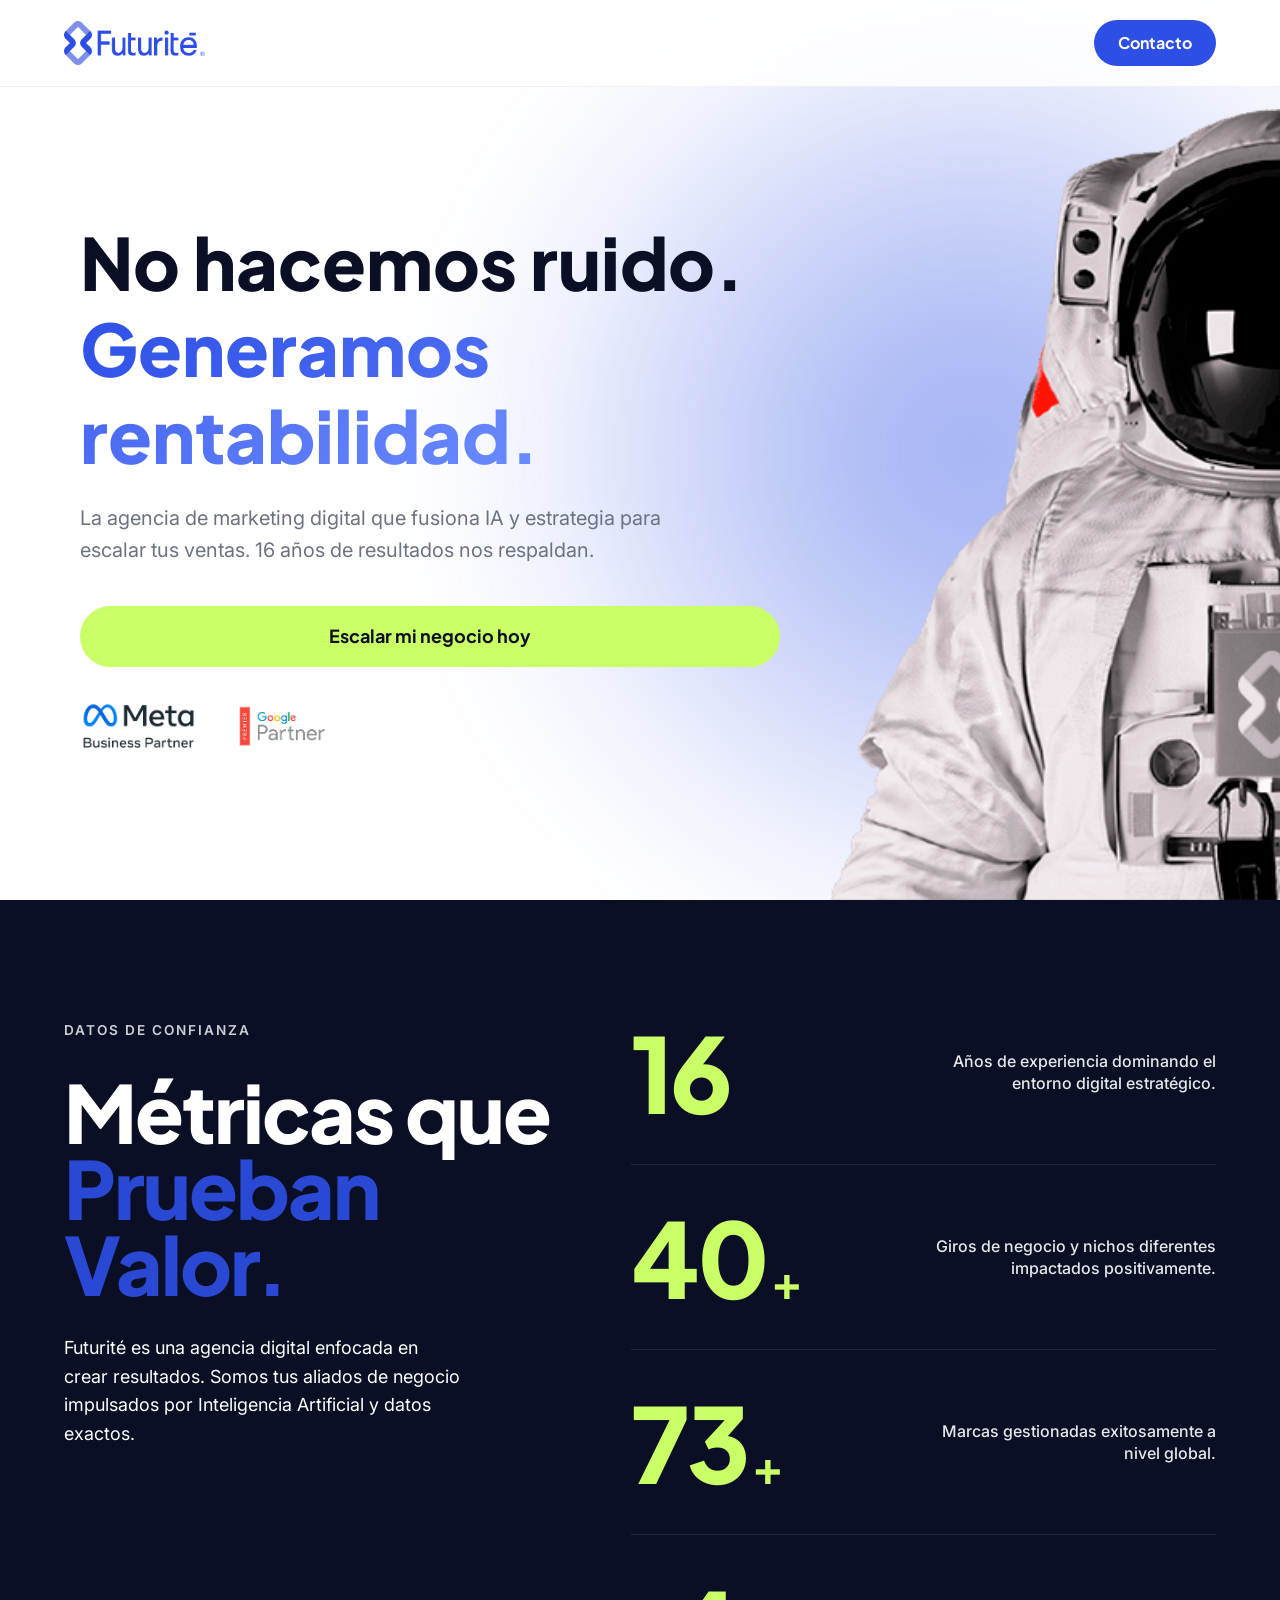
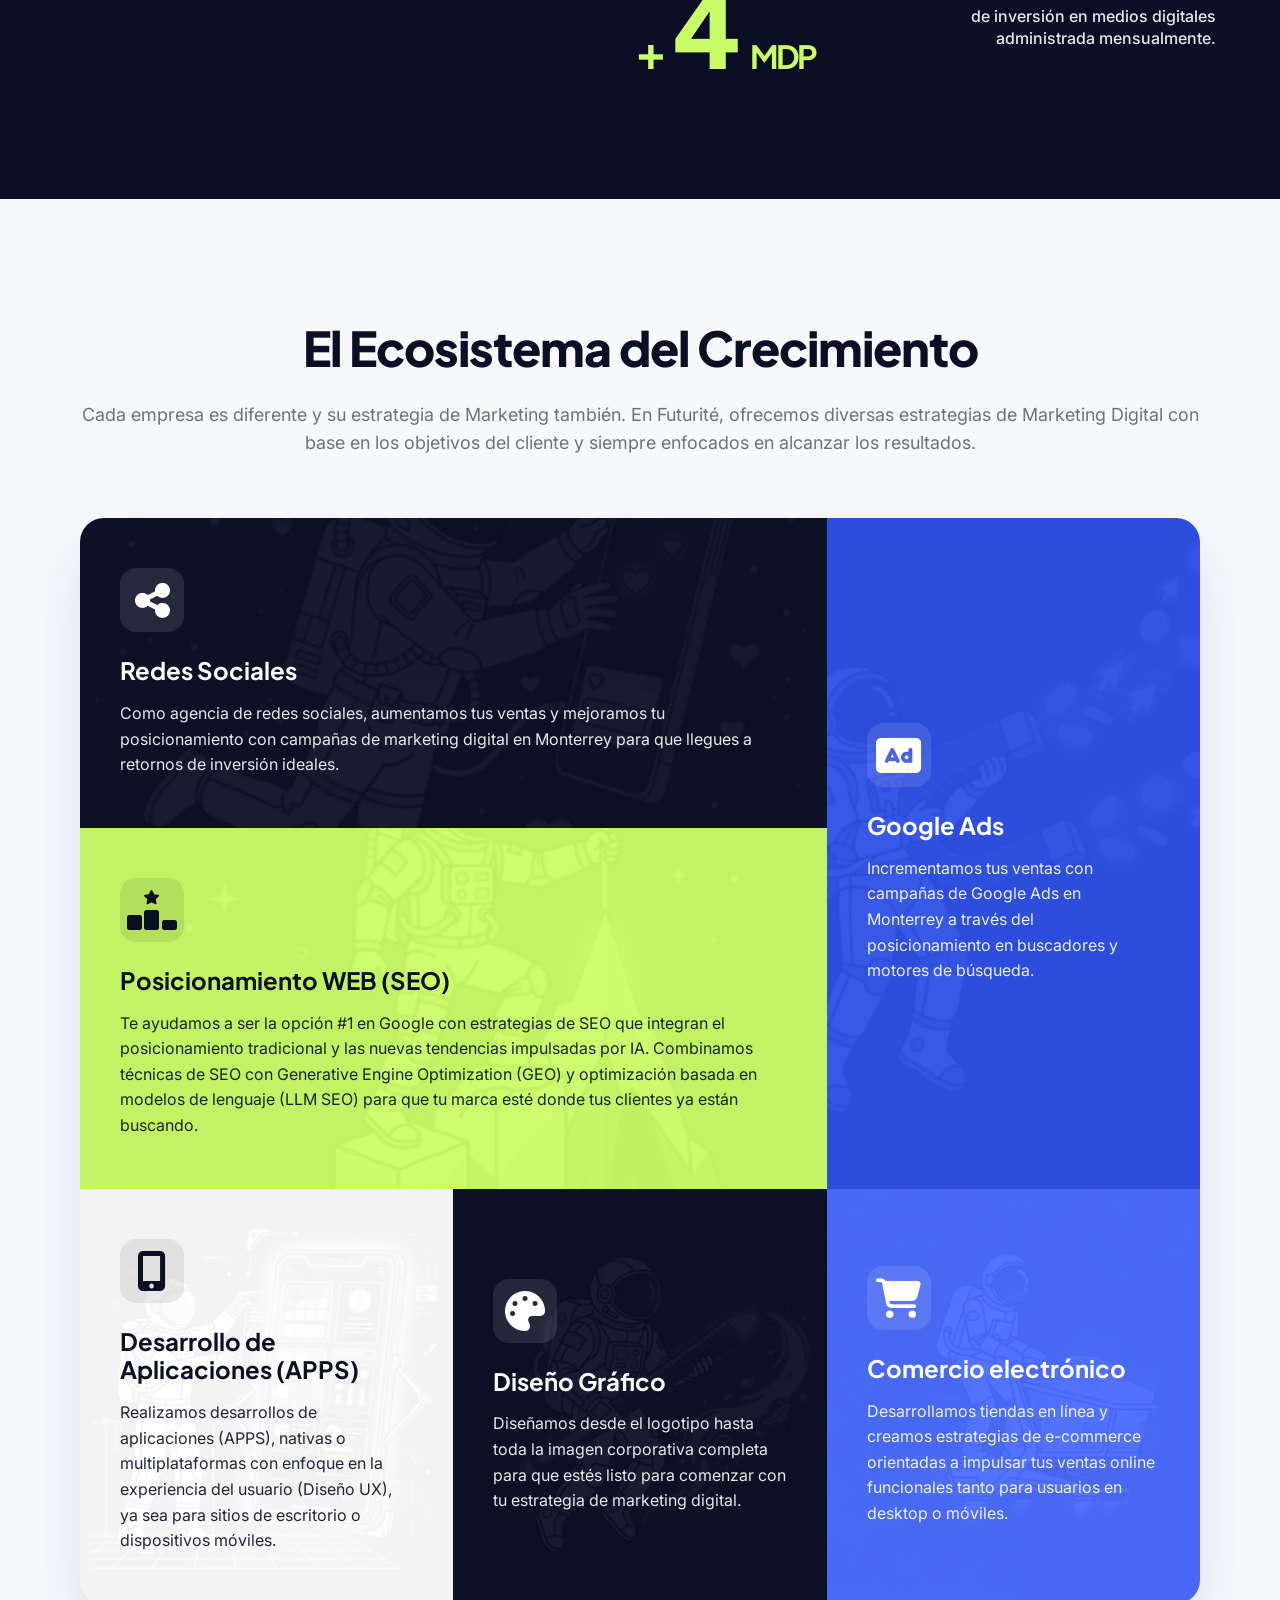
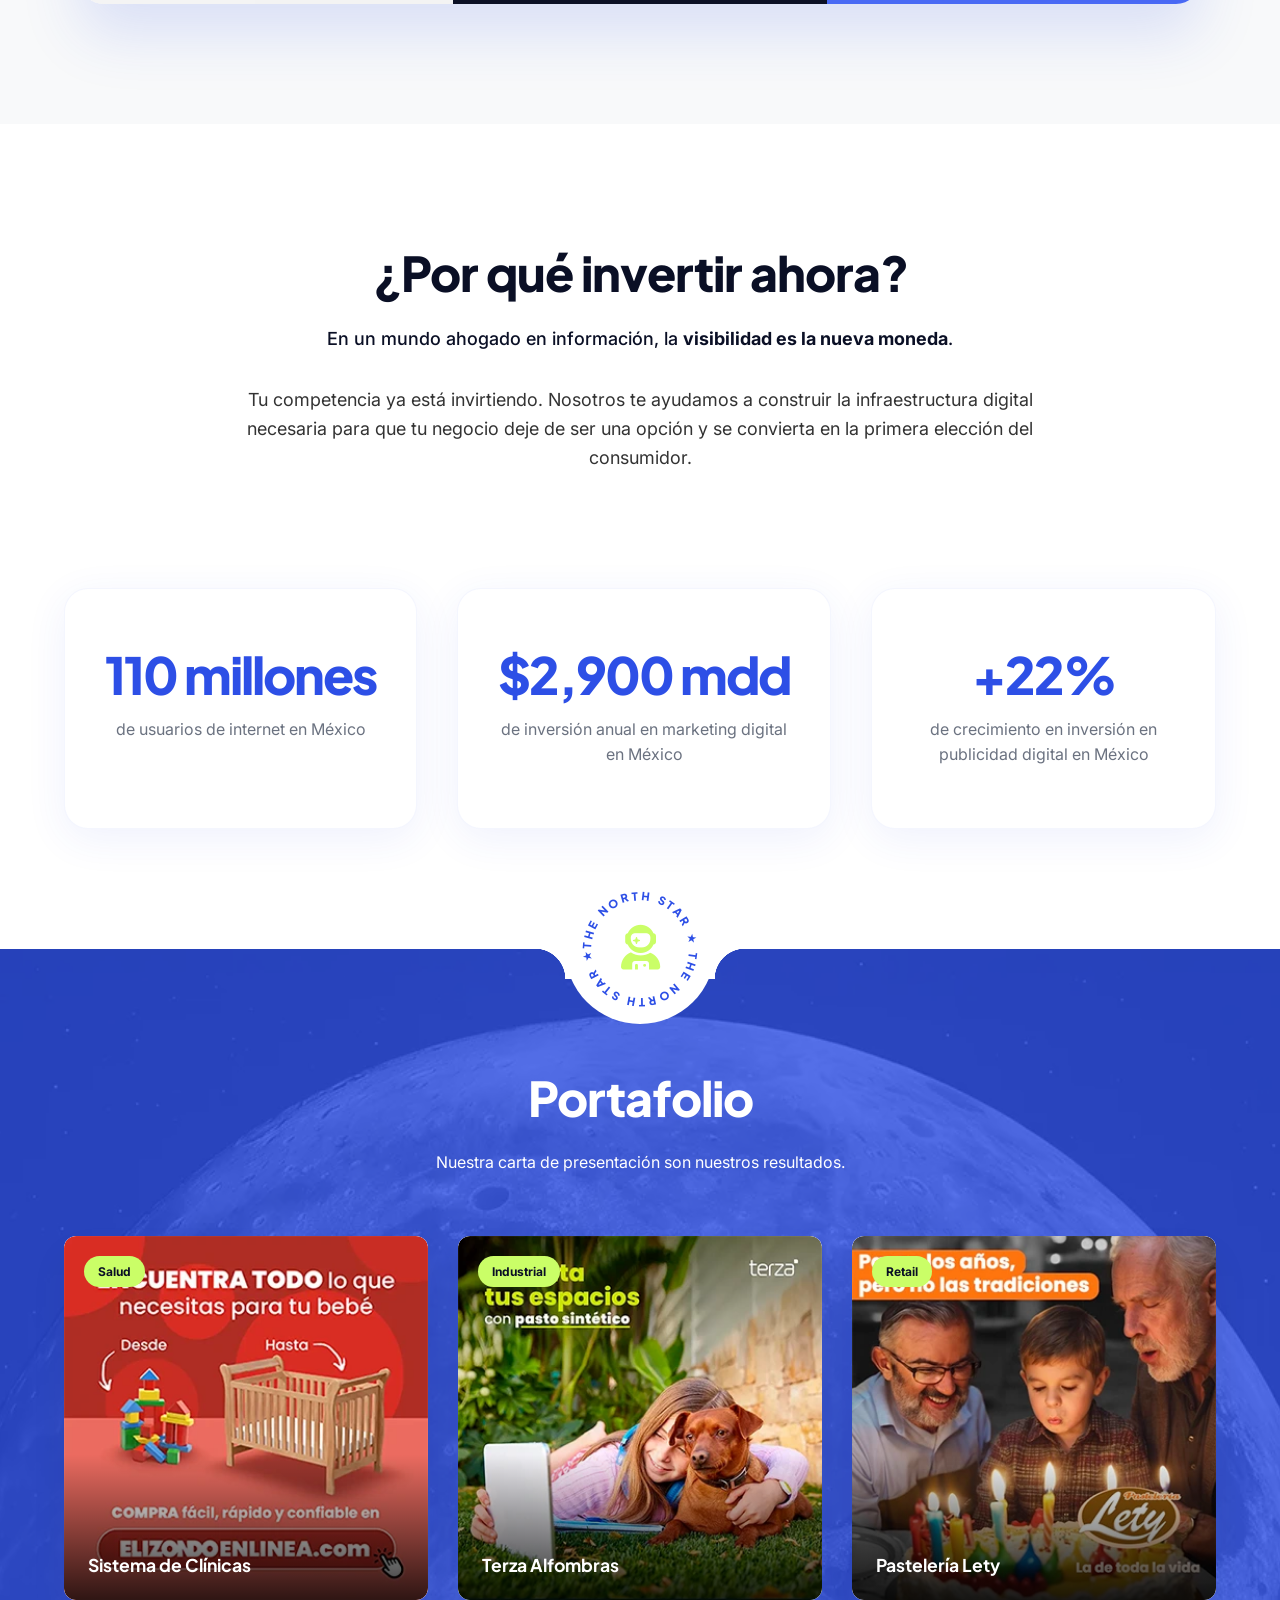
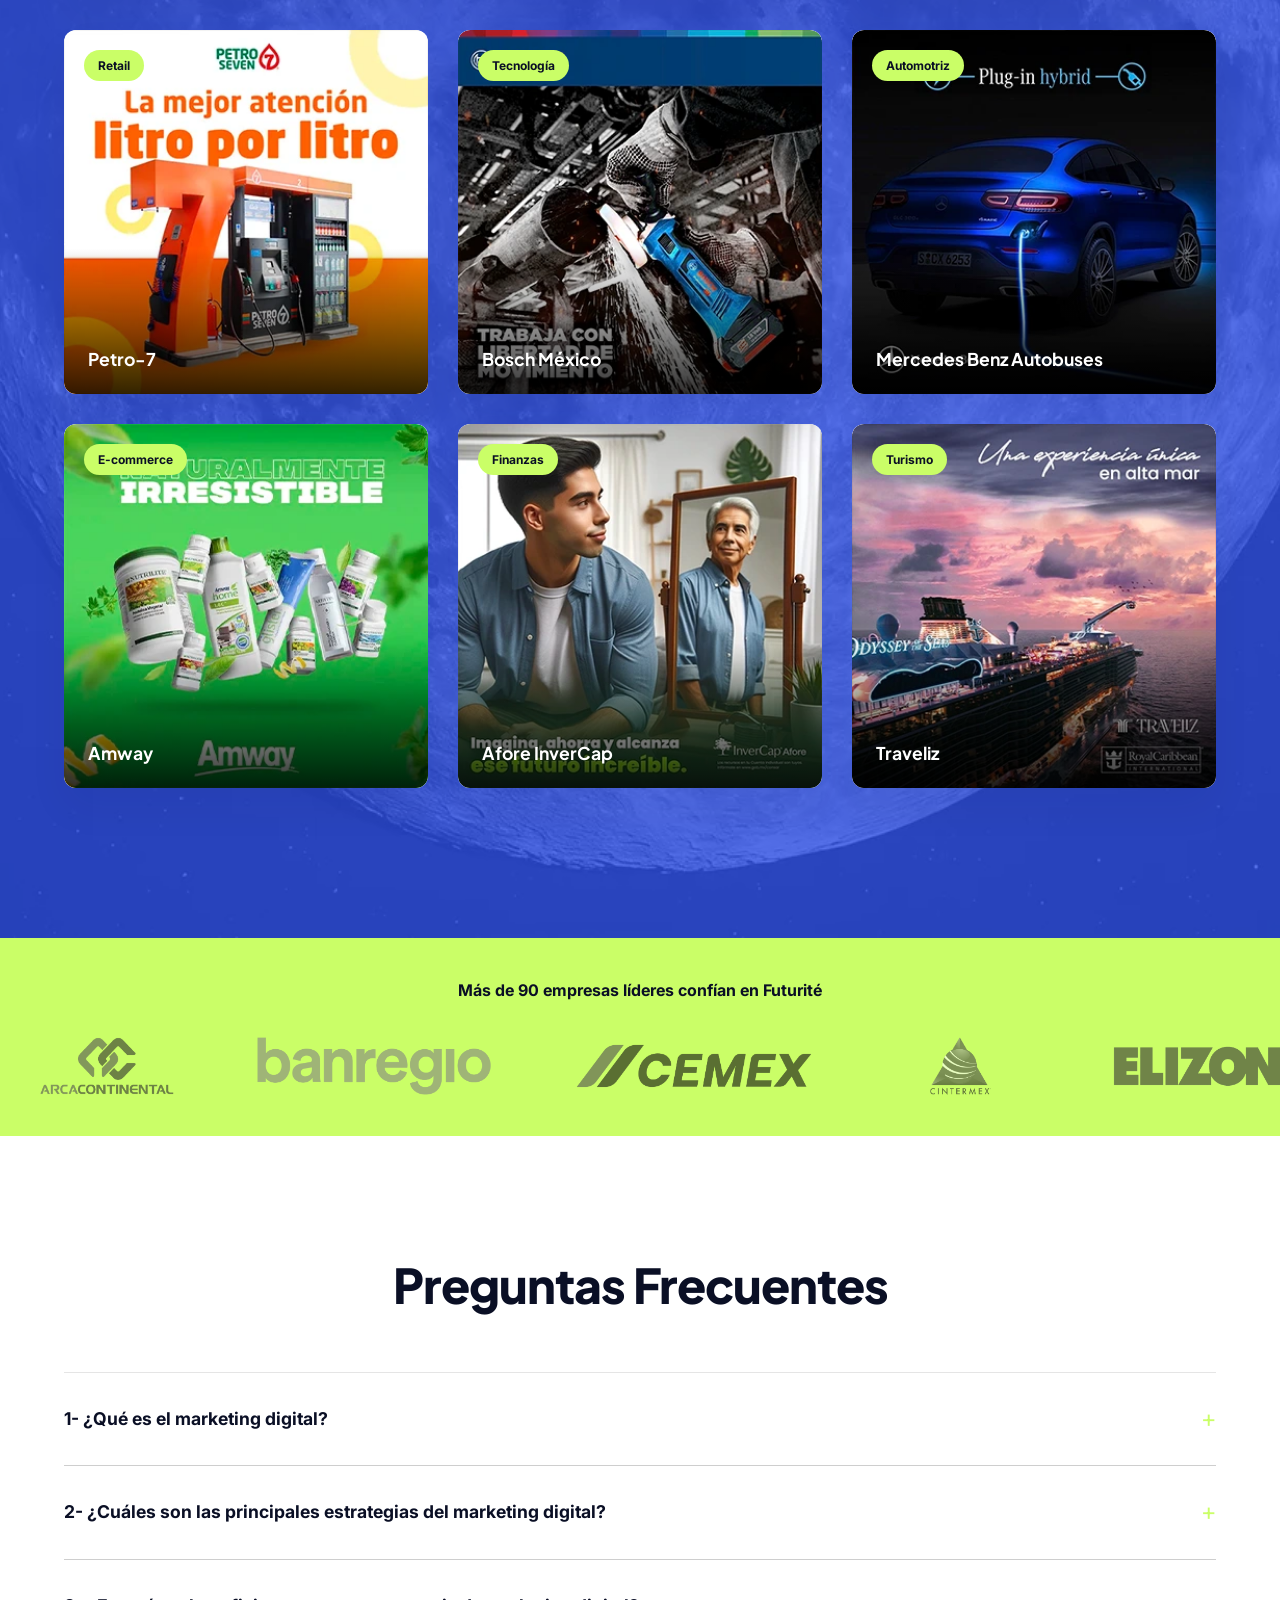
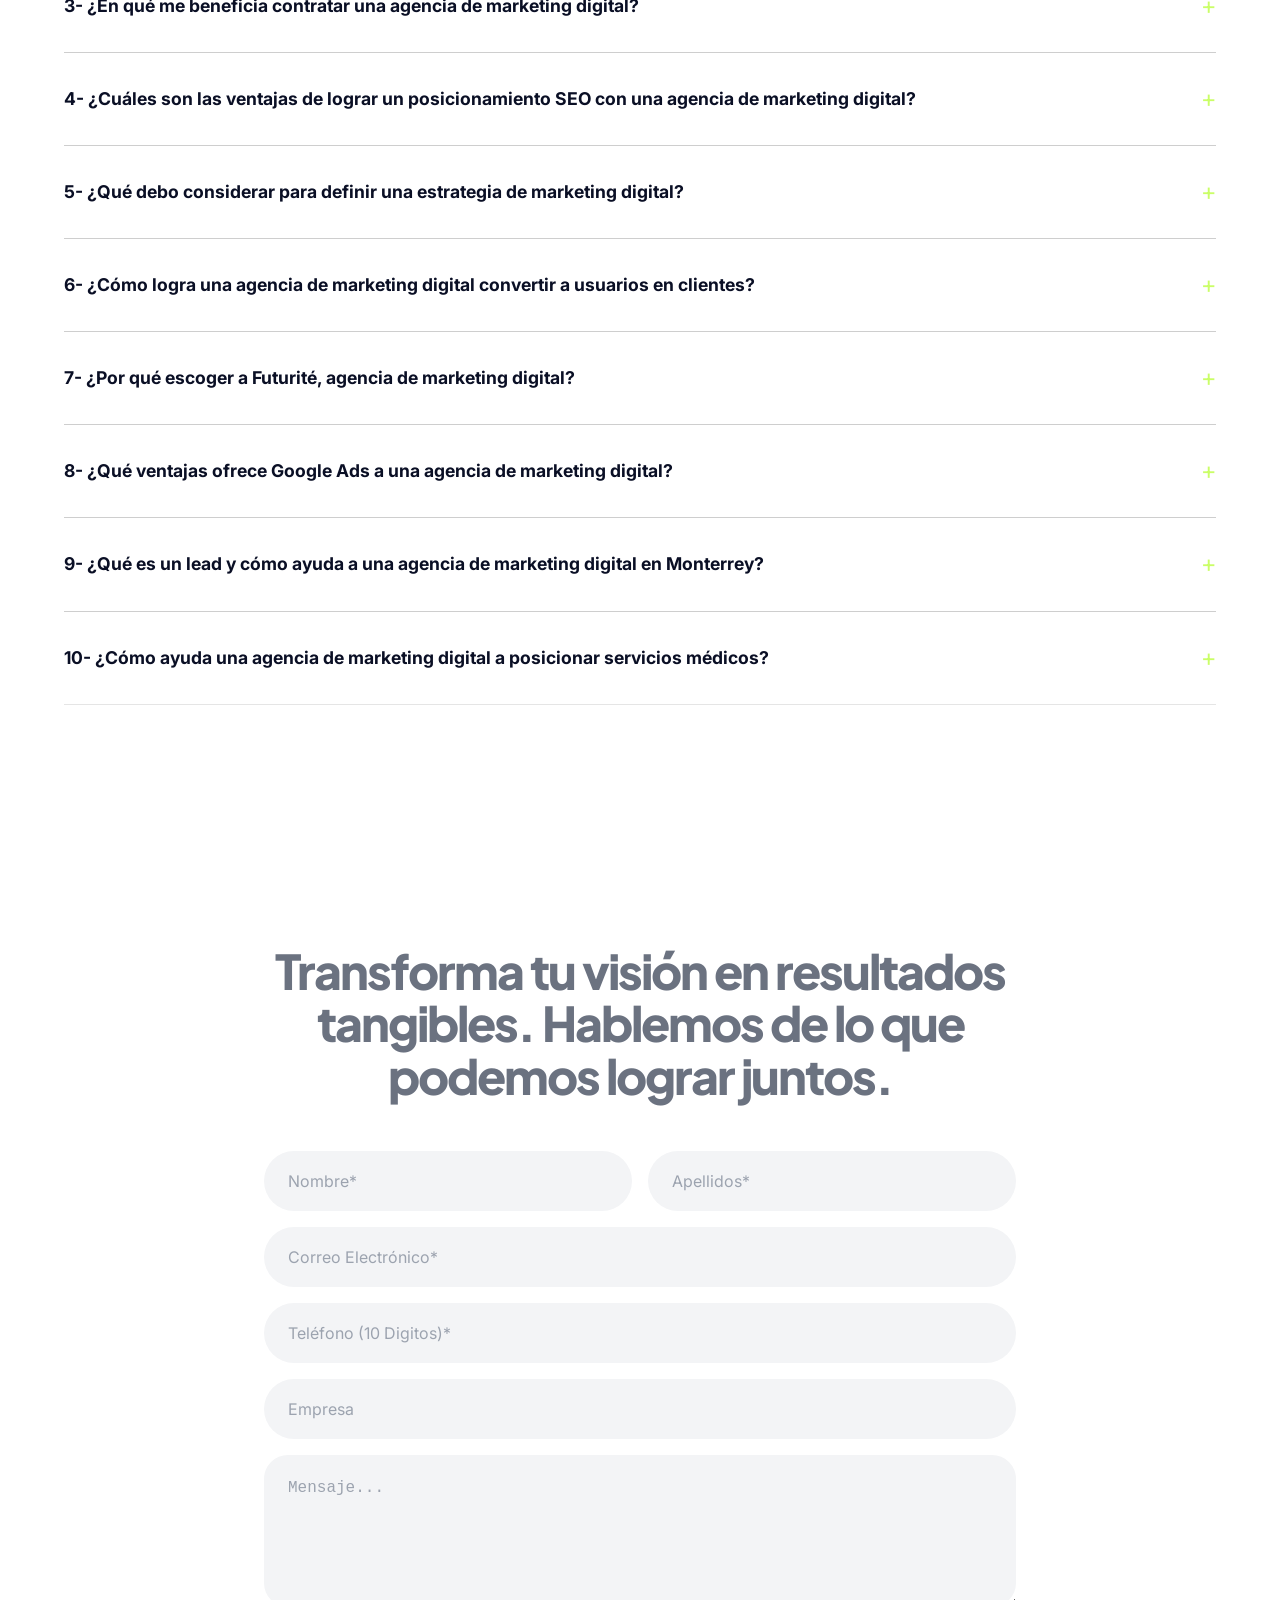
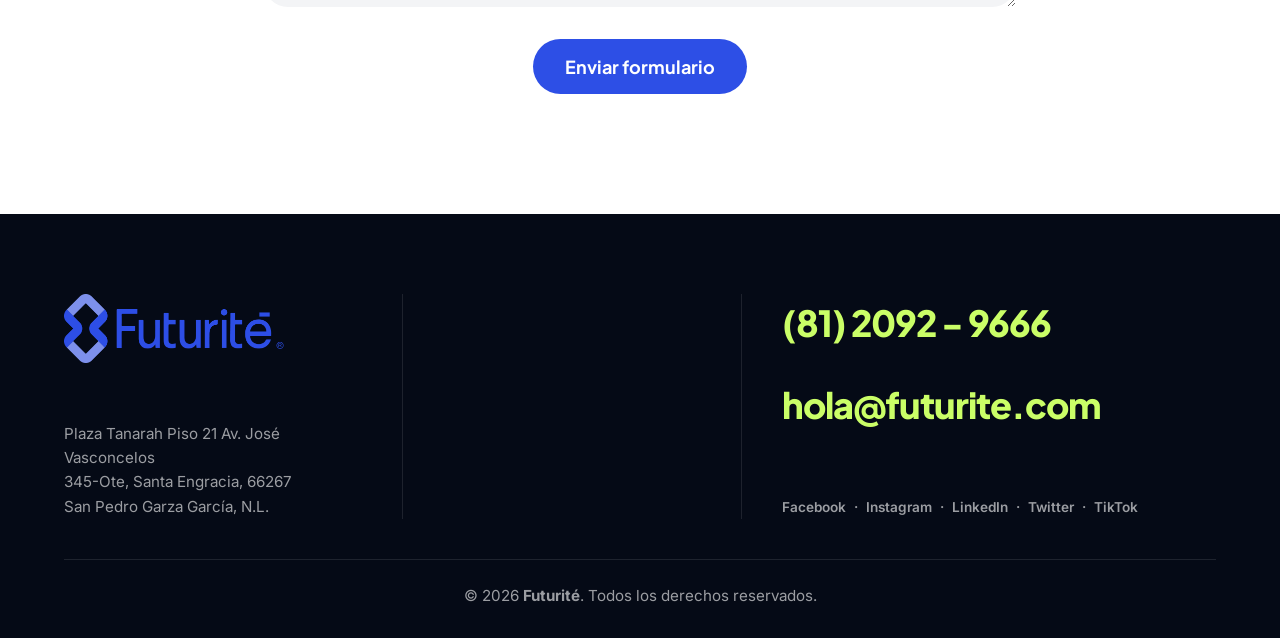
==== commit 479a4209: "Ajustes, agregar conversia, tags y pixel" ====
--- a/index.html
+++ b/index.html
@@ -11,6 +11,21 @@
     <link rel="stylesheet" href="https://cdnjs.cloudflare.com/ajax/libs/font-awesome/6.4.0/css/all.min.css">
     <link rel="stylesheet" href="style.css">
     <link rel="icon" type="image/png" href="./assets/favicon.png">
+    <!-- Meta Pixel Code -->
+    <script async type="4775081c8330426ee4dcadc5-text/javascript">
+        !function(f,b,e,v,n,t,s)
+        {if(f.fbq)return;n=f.fbq=function(){n.callMethod?
+        n.callMethod.apply(n,arguments):n.queue.push(arguments)};
+        if(!f._fbq)f._fbq=n;n.push=n;n.loaded=!0;n.version='2.0';
+        n.queue=[];t=b.createElement(e);t.async=!0;
+        t.src=v;s=b.getElementsByTagName(e)[0];
+        s.parentNode.insertBefore(t,s)}(window, document,'script',
+        'https://connect.facebook.net/en_US/fbevents.js');
+        fbq('init', '1508926559403454');
+        fbq('track', 'PageView');
+    </script>
+    <noscript><img height="1" width="1" style="display:none" src="https://www.facebook.com/tr?id=1508926559403454&ev=PageView&noscript=1" /></noscript>
+    <!-- End Meta Pixel Code -->
 </head>
 <body>
 
@@ -21,21 +36,6 @@
                 <img src="./assets/logo_futurite_ch.png" alt="Futurité" class="nav-logo-img">
             </div>
             <nav class="nav-links">
-                <a href="#home">Inicio</a>
-                <a href="#nosotros">Nosotros</a>
-                <div class="nav-dropdown">
-                    <a href="#servicios" class="dropdown-toggle" style="display:flex; align-items:center; gap:6px;">Servicios <i class="fa-solid fa-chevron-down" style="font-size: 0.75rem;"></i></a>
-                    <ul class="dropdown-menu">
-                        <li><a href="#redes-sociales">Redes Sociales</a></li>
-                        <li><a href="#google-ads">Google Ads</a></li>
-                        <li><a href="#seo">SEO</a></li>
-                        <li><a href="#apps">APP'S</a></li>
-                        <li><a href="#ecommerce">Comercio Electrónico</a></li>
-                        <li><a href="#marketing-medico">Marketing médico</a></li>
-                    </ul>
-                </div>
-                <a href="#portafolio">Portafolio</a>
-                <a href="#ubicaciones">Ubicaciones</a>
                 <!-- Mobile ONLY Button -->
                 <a href="#contacto" class="btn btn-primary nav-btn-mobile">Contacto</a>
             </nav>
@@ -74,7 +74,7 @@
                 <h1 class="hero-title">No hacemos ruido.<br><span class="text-gradient">Generamos rentabilidad.</span></h1>
                 <p class="hero-subtitle">La agencia de marketing digital que fusiona IA y estrategia para escalar tus ventas. 16 años de resultados nos respaldan.</p>
                 <div class="hero-actions">
-                    <button class="btn btn-lime">Escalar mi negocio hoy</button>
+                    <a href="#contacto" class="btn btn-lime">Escalar mi negocio hoy</a>
                     <div class="trust-badges">
                         <img src="./assets/icono-meta-business.webp" alt="Meta Business Partner" class="partner-logo">
                         <img src="./assets/icono-google-premier.webp" alt="Google Partner" class="partner-logo">
@@ -464,6 +464,24 @@
         </div>
     </section>
 
+    <!-- 7. Contacto -->
+    <section class="contact-section" id="contacto">
+        <div class="container contact-container">
+            <h2 class="contact-heading">Transforma tu visión en resultados<br>tangibles. Hablemos de lo que<br>podemos lograr juntos.</h2>
+            <form class="contact-form" id="contactForm">
+                <div class="form-row">
+                    <input type="text" id="formNombre" placeholder="Nombre*" required>
+                    <input type="text" id="formApellidos" placeholder="Apellidos*" required>
+                </div>
+                <input type="email" id="formCorreo" placeholder="Correo Electrónico*" required>
+                <input type="tel" id="formTelefono" placeholder="Teléfono (10 Digitos)*" required>
+                <input type="text" id="formEmpresa" placeholder="Empresa">
+                <textarea id="formMensaje" placeholder="Mensaje..." rows="6" required></textarea>
+                <button type="submit" class="btn btn-primary contact-submit">Enviar formulario</button>
+            </form>
+        </div>
+    </section>
+
     <footer class="footer-alt">
         <div class="container">
             <div class="footer-alt-grid">
@@ -480,18 +498,6 @@
 
                 <!-- Middle Column -->
                 <div class="footer-alt-col footer-alt-links">
-                    <div class="footer-links-col">
-                        <a href="#home">Inicio</a>
-                        <a href="#nosotros">Nosotros</a>
-                        <a href="#servicios">Servicios</a>
-                        <a href="#portafolio">Portafolio</a>
-                    </div>
-                    <div class="footer-links-col">
-                        <a href="#vacantes">Únete al equipo</a>
-                        <a href="#faq">Preguntas</a>
-                        <a href="#privacidad">Privacidad</a>
-                        <a href="#contacto">Contacto</a>
-                    </div>
                 </div>
 
                 <!-- Right Column -->
@@ -500,11 +506,11 @@
                     <a href="mailto:hola@futurite.com" class="footer-big-link">hola@futurite.com</a>
                     
                     <div class="footer-alt-socials">
-                        <a href="#">Facebook</a> &middot; 
-                        <a href="#">Instagram</a> &middot; 
-                        <a href="#">LinkedIn</a> &middot; 
-                        <a href="#">Twitter</a> &middot; 
-                        <a href="#">TikTok</a>
+                        <a href="https://www.facebook.com/Futurite/" target="_blank" rel="noopener noreferrer">Facebook</a> &middot; 
+                        <a href="https://www.instagram.com/futurite/" target="_blank" rel="noopener noreferrer">Instagram</a> &middot; 
+                        <a href="https://mx.linkedin.com/company/futurite" target="_blank" rel="noopener noreferrer">LinkedIn</a> &middot; 
+                        <a href="https://x.com/Futurite" target="_blank" rel="noopener noreferrer">Twitter</a> &middot; 
+                        <a href="https://www.tiktok.com/@futurite_oficial" target="_blank" rel="noopener noreferrer">TikTok</a>
                     </div>
                 </div>
 
@@ -517,5 +523,13 @@
     </footer>
 
     <script src="script.js"></script>
+    <!-- Chatbot Script -->
+    <script src="https://conversia.com.mx/assets/js/chatbot.js" id="chatbot-js"></script>
+    <script>
+        CHATKODEX.init({
+            host: window.location.host,
+            key: "JCkboYzTyI84m",
+        });
+    </script>
 </body>
 </html>
--- a/style.css
+++ b/style.css
@@ -1109,6 +1109,92 @@
     font-size: 0.9rem;
 }
 
+/* === 7. CONTACT SECTION === */
+.contact-section {
+    padding: var(--section-pad);
+    background-color: var(--clr-base);
+}
+
+.contact-container {
+    max-width: 800px;
+    margin: 0 auto;
+}
+
+.contact-heading {
+    text-align: center;
+    font-family: var(--font-heading);
+    font-size: 3rem;
+    font-weight: 800;
+    color: #6B7280;
+    margin-bottom: 48px;
+    line-height: 1.1;
+    letter-spacing: -2px;
+}
+
+.contact-form {
+    display: flex;
+    flex-direction: column;
+    gap: 16px;
+}
+
+.form-row {
+    display: grid;
+    grid-template-columns: 1fr 1fr;
+    gap: 16px;
+}
+
+.contact-form input,
+.contact-form textarea {
+    width: 100%;
+    padding: 20px 24px;
+    border: none;
+    background-color: #F3F4F6;
+    font-family: var(--font-body);
+    font-size: 1rem;
+    color: var(--clr-text);
+    outline: none;
+    transition: background-color var(--transition-fast);
+}
+
+.contact-form input {
+    border-radius: 100px;
+}
+
+.contact-form textarea {
+    border-radius: var(--border-radius-lg);
+    resize: vertical;
+    font-family: monospace;
+    padding-top: 24px;
+}
+
+.contact-form input::placeholder,
+.contact-form textarea::placeholder {
+    color: #9CA3AF;
+}
+
+.contact-form input:focus,
+.contact-form textarea:focus {
+    background-color: #E5E7EB;
+}
+
+.contact-submit {
+    align-self: center;
+    margin-top: 16px;
+}
+
+@media(max-width: 600px) {
+    .form-row {
+        grid-template-columns: 1fr;
+    }
+    .contact-heading {
+        font-size: 2.2rem;
+    }
+    .contact-submit {
+        align-self: stretch;
+        text-align: center;
+    }
+}
+
 /* === MEDIA QUERIES === */
 @media(max-width: 992px) {
     .why-container, .formula-container {
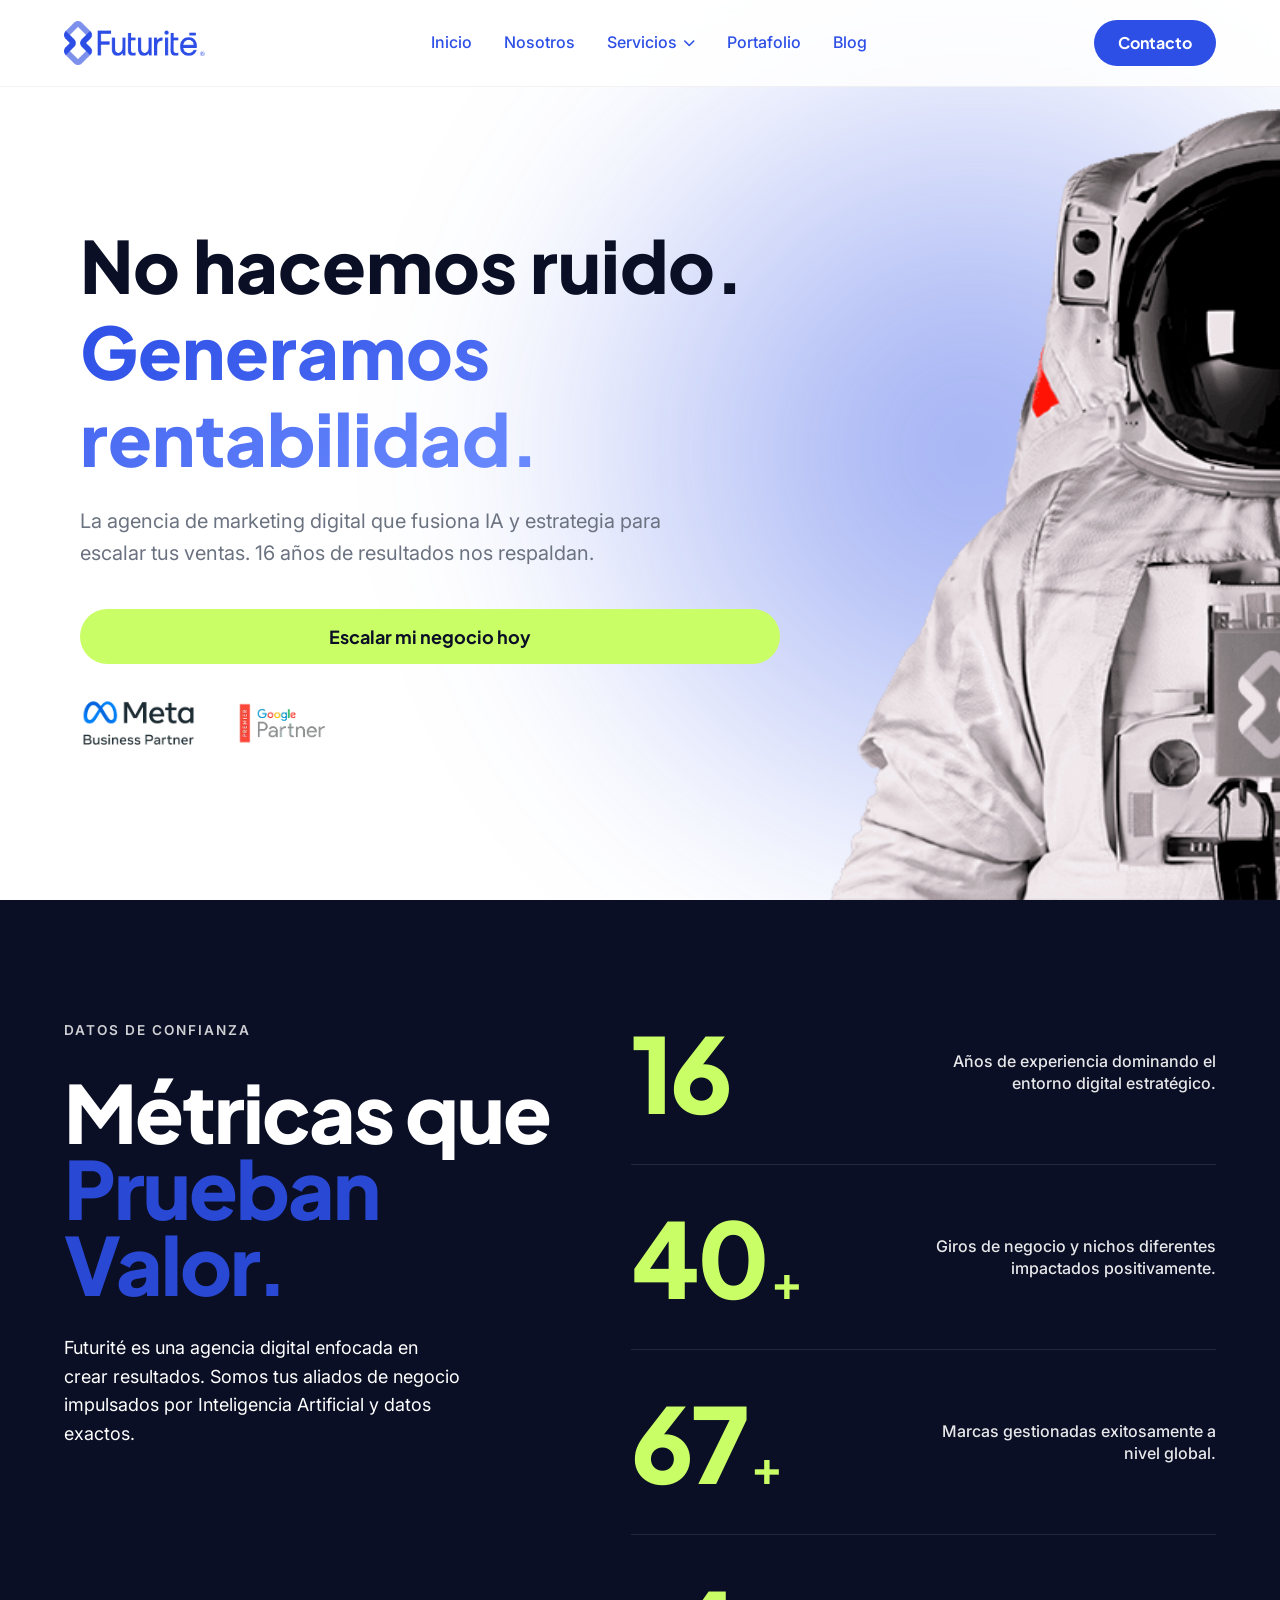
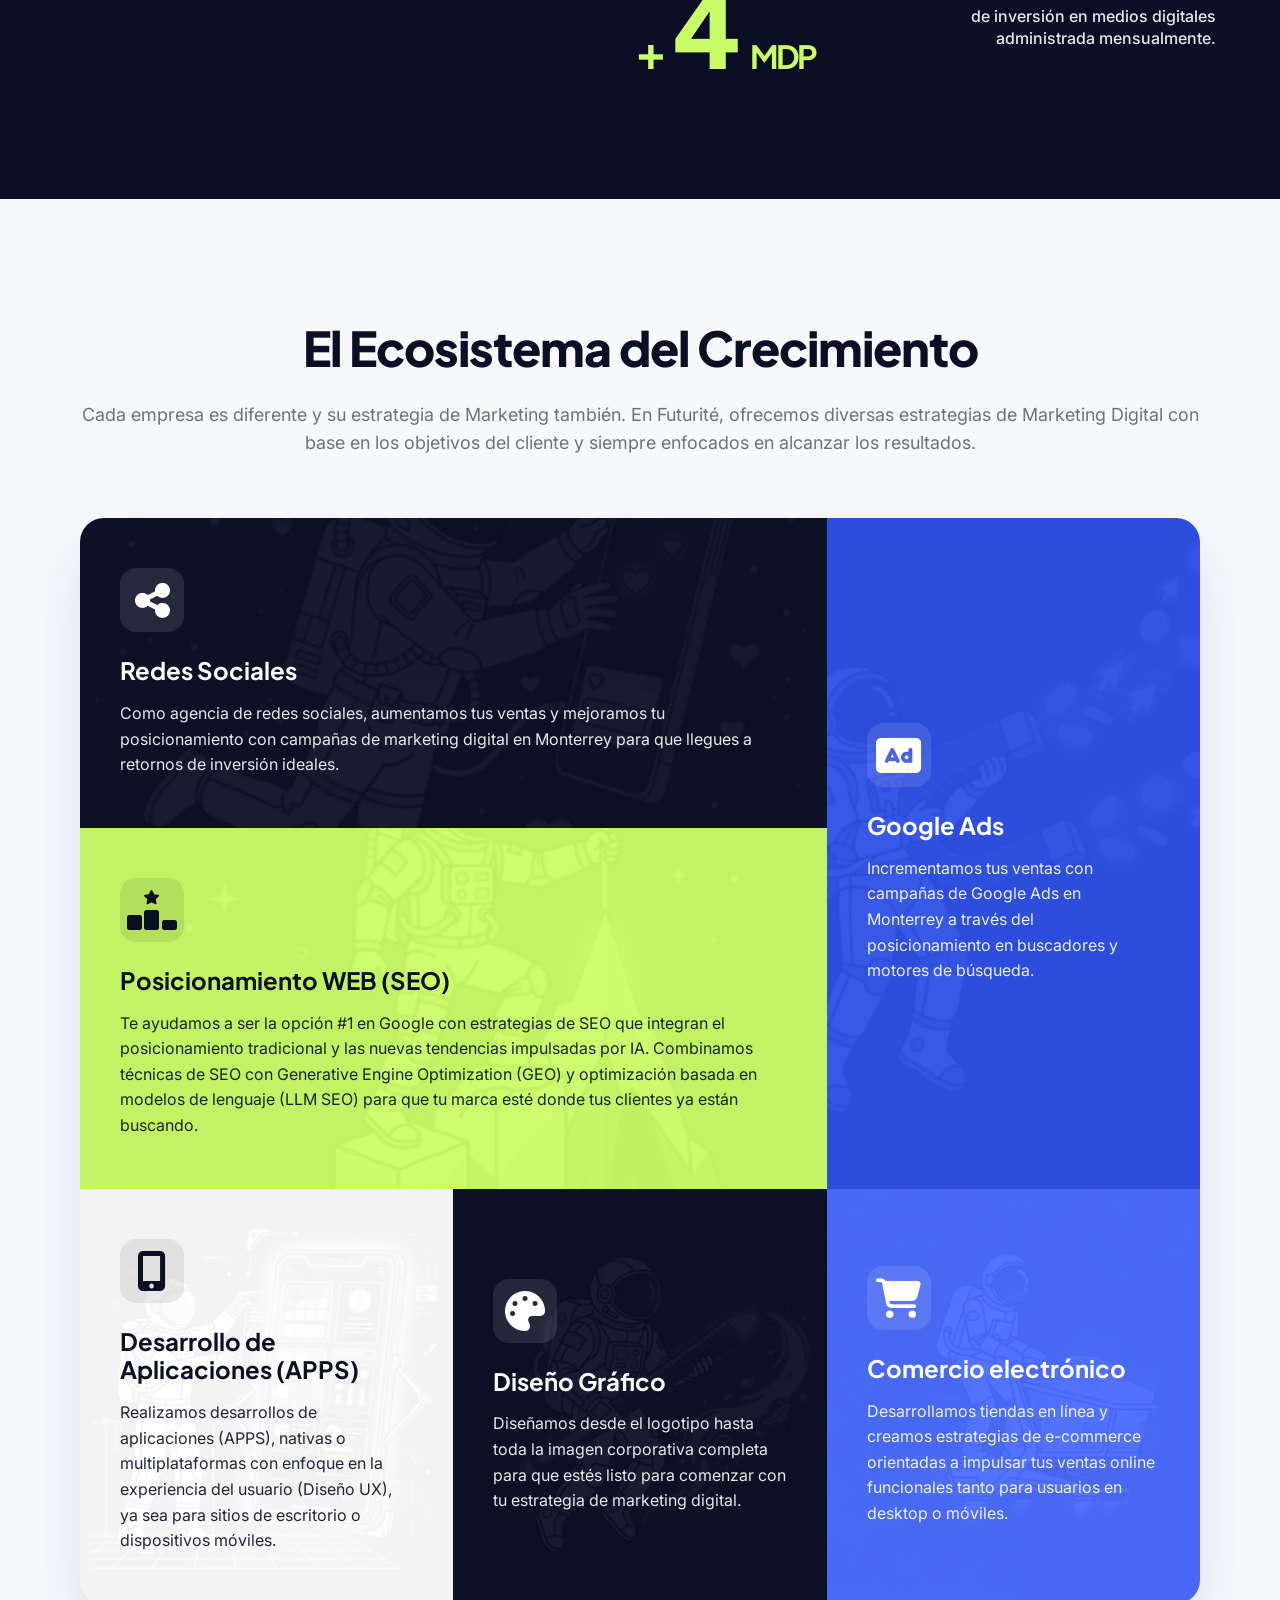
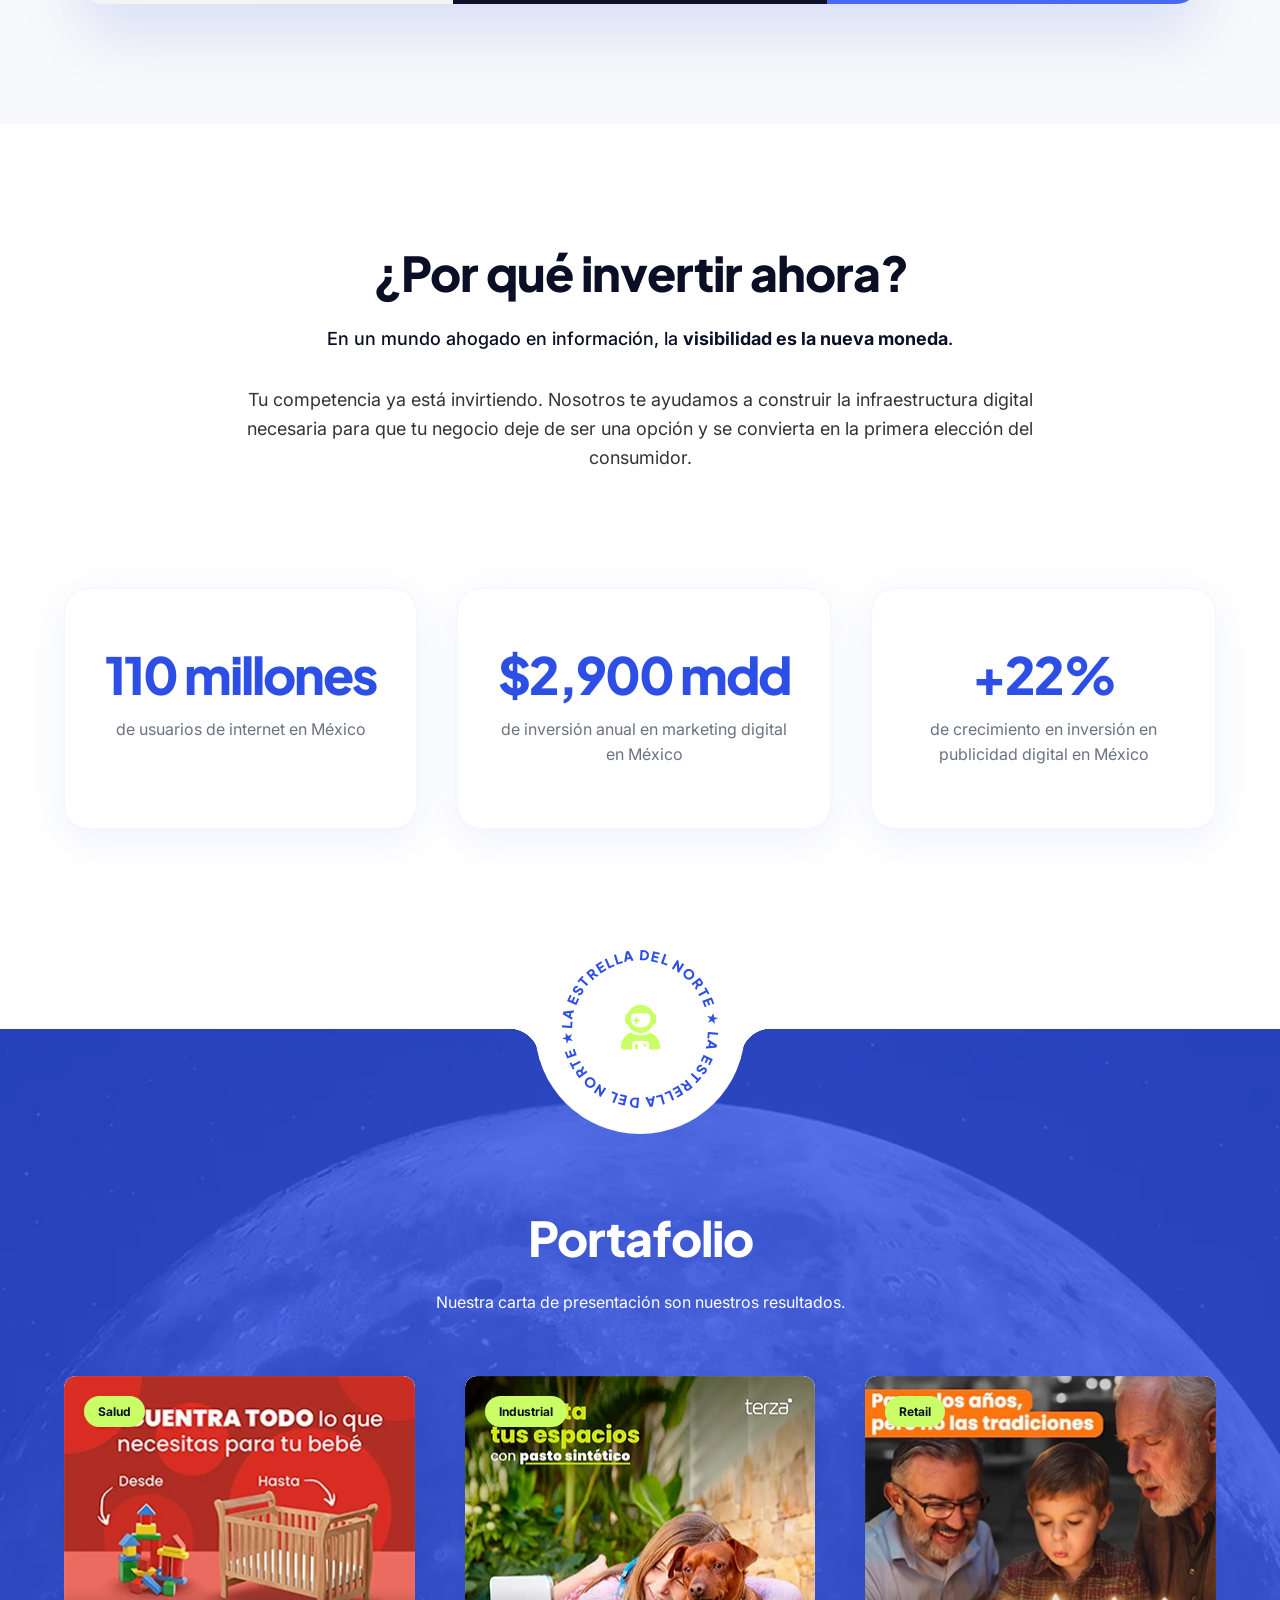
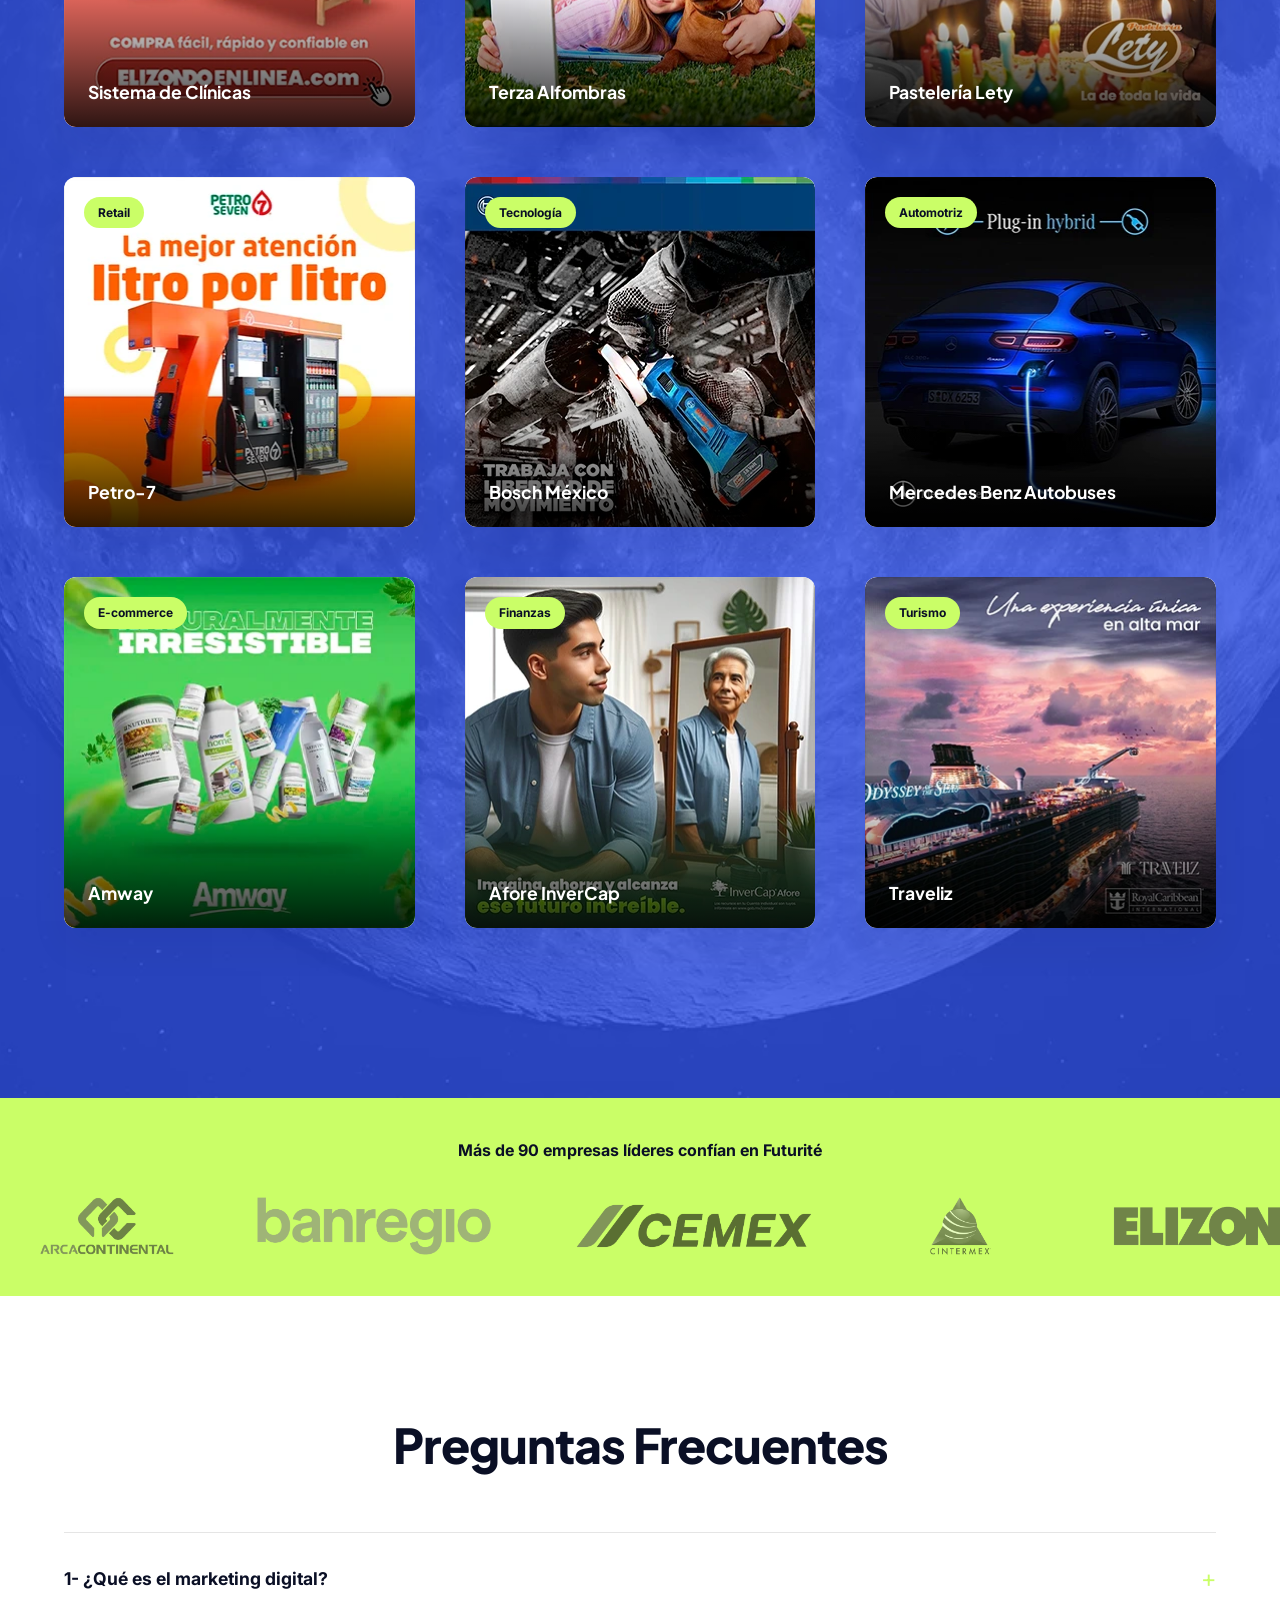
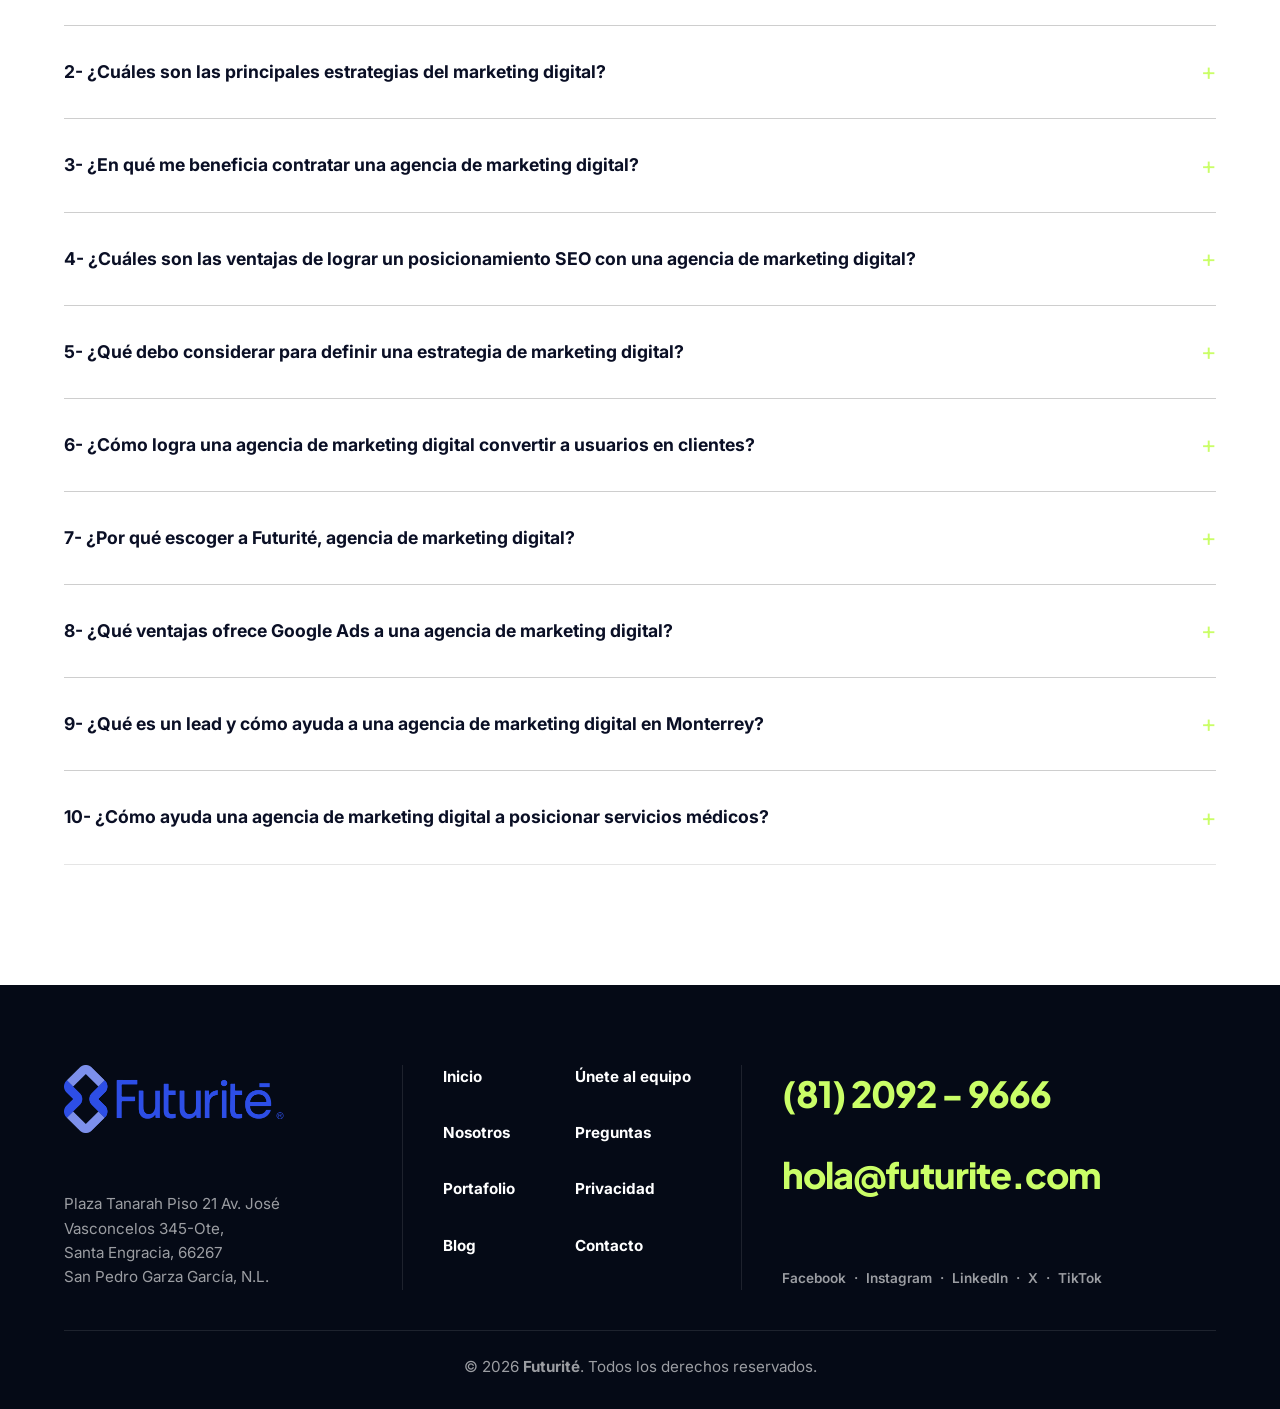
==== commit 3e4a97ed: "Avance del sitio, falta la sección de servicios" ====
--- a/index.html
+++ b/index.html
@@ -11,21 +11,6 @@
     <link rel="stylesheet" href="https://cdnjs.cloudflare.com/ajax/libs/font-awesome/6.4.0/css/all.min.css">
     <link rel="stylesheet" href="style.css">
     <link rel="icon" type="image/png" href="./assets/favicon.png">
-    <!-- Meta Pixel Code -->
-    <script async type="4775081c8330426ee4dcadc5-text/javascript">
-        !function(f,b,e,v,n,t,s)
-        {if(f.fbq)return;n=f.fbq=function(){n.callMethod?
-        n.callMethod.apply(n,arguments):n.queue.push(arguments)};
-        if(!f._fbq)f._fbq=n;n.push=n;n.loaded=!0;n.version='2.0';
-        n.queue=[];t=b.createElement(e);t.async=!0;
-        t.src=v;s=b.getElementsByTagName(e)[0];
-        s.parentNode.insertBefore(t,s)}(window, document,'script',
-        'https://connect.facebook.net/en_US/fbevents.js');
-        fbq('init', '1508926559403454');
-        fbq('track', 'PageView');
-    </script>
-    <noscript><img height="1" width="1" style="display:none" src="https://www.facebook.com/tr?id=1508926559403454&ev=PageView&noscript=1" /></noscript>
-    <!-- End Meta Pixel Code -->
 </head>
 <body>
 
@@ -36,10 +21,25 @@
                 <img src="./assets/logo_futurite_ch.png" alt="Futurité" class="nav-logo-img">
             </div>
             <nav class="nav-links">
+                <a href="#home">Inicio</a>
+                <a href="nosotros.html">Nosotros</a>
+                <div class="nav-dropdown">
+                    <a href="#servicios" class="dropdown-toggle" style="display:flex; align-items:center; gap:6px;">Servicios <i class="fa-solid fa-chevron-down" style="font-size: 0.75rem;"></i></a>
+                    <ul class="dropdown-menu">
+                        <li><a href="agencia-de-redes-sociales.html">Redes Sociales</a></li>
+                        <li><a href="agencia-de-google-ads.html">Google Ads</a></li>
+                                                <li><a href="#seo">SEO</a></li>
+                        <li><a href="#apps">APP'S</a></li>
+                        <li><a href="#ecommerce">Comercio Electrónico</a></li>
+                        <li><a href="#marketing-medico">Marketing médico</a></li>
+                    </ul>
+                </div>
+                <a href="portafolio.html">Portafolio</a>
+                <a href="https://futurite.com/blog-marketing-digital/" target="_blank" rel="noopener noreferrer">Blog</a>
                 <!-- Mobile ONLY Button -->
-                <a href="#contacto" class="btn btn-primary nav-btn-mobile">Contacto</a>
+                <a href="contacto.html" class="btn btn-primary nav-btn-mobile">Contacto</a>
             </nav>
-            <a href="#contacto" class="btn btn-primary nav-btn">Contacto</a>
+            <a href="contacto.html" class="btn btn-primary nav-btn">Contacto</a>
             <!-- Hamburger Toggle -->
             <button class="mobile-menu-btn" aria-label="Abrir Menú"><i class="fa-solid fa-bars"></i></button>
         </div>
@@ -74,7 +74,7 @@
                 <h1 class="hero-title">No hacemos ruido.<br><span class="text-gradient">Generamos rentabilidad.</span></h1>
                 <p class="hero-subtitle">La agencia de marketing digital que fusiona IA y estrategia para escalar tus ventas. 16 años de resultados nos respaldan.</p>
                 <div class="hero-actions">
-                    <a href="#contacto" class="btn btn-lime">Escalar mi negocio hoy</a>
+                    <button class="btn btn-lime">Escalar mi negocio hoy</button>
                     <div class="trust-badges">
                         <img src="./assets/icono-meta-business.webp" alt="Meta Business Partner" class="partner-logo">
                         <img src="./assets/icono-google-premier.webp" alt="Google Partner" class="partner-logo">
@@ -202,7 +202,7 @@
                 
             </div>
             
-            <div class="market-stats" data-reveal>
+            <div class="market-stats" data-reveal style="margin-bottom: 80px;">
                 <div class="market-stat">
                     <h3>110 millones</h3>
                     <p>de usuarios de internet en México</p>
@@ -228,7 +228,7 @@
                 <svg viewBox="0 0 200 200" class="ns-svg">
                     <path id="ns-circle" d="M 100, 100 m -65, 0 a 65,65 0 1,1 130,0 a 65,65 0 1,1 -130,0" fill="none" />
                     <text>
-                        <textPath href="#ns-circle" startOffset="0%" textLength="408">THE NORTH STAR ★ THE NORTH STAR ★ </textPath>
+                        <textPath href="#ns-circle" startOffset="0%" textLength="408">LA ESTRELLA DEL NORTE ★ LA ESTRELLA DEL NORTE ★ </textPath>
                     </text>
                 </svg>
                 <div class="ns-icon-wrapper">
@@ -238,7 +238,7 @@
         </div>
 
         <div class="container">
-            <div class="portfolio-header">
+            <div class="portfolio-header" style="margin-top: 60px;">
                 <h2>Portafolio</h2>
                 <p>Nuestra carta de presentación son nuestros resultados.</p>
             </div>
@@ -352,7 +352,7 @@
 
 
     <!-- 6. Preguntas Frecuentes -->
-    <section class="faq-section" id="faqs" style="padding: 120px 0; background: var(--clr-base);">
+    <section class="faq-section" style="padding: 120px 0; background: var(--clr-base);">
         <div class="container">
             <div style="margin-bottom: 60px; text-align: center;">
                 <h2>Preguntas Frecuentes</h2>
@@ -405,7 +405,7 @@
                 </details>
 
                 <!-- FAQ Item 5 -->
-                <details class="faq-item" name="faq-group">
+                <details class="faq-item" name="faq-group" id="faqs">
                     <summary class="faq-question">5- ¿Qué debo considerar para definir una estrategia de marketing digital?</summary>
                     <div class="faq-answer">
                         <p>Para definir una estrategia de marketing digital, consideramos los objetivos de tu negocio, el perfil de tu audiencia, el estado actual de tu presencia digital, los canales más adecuados y los recursos disponibles. Con esto en mente, analizamos cómo podemos ejecutar una estrategia óptima.</p>
@@ -461,24 +461,6 @@
                     </div>
                 </details>
             </div>
-        </div>
-    </section>
-
-    <!-- 7. Contacto -->
-    <section class="contact-section" id="contacto">
-        <div class="container contact-container">
-            <h2 class="contact-heading">Transforma tu visión en resultados<br>tangibles. Hablemos de lo que<br>podemos lograr juntos.</h2>
-            <form class="contact-form" id="contactForm">
-                <div class="form-row">
-                    <input type="text" id="formNombre" placeholder="Nombre*" required>
-                    <input type="text" id="formApellidos" placeholder="Apellidos*" required>
-                </div>
-                <input type="email" id="formCorreo" placeholder="Correo Electrónico*" required>
-                <input type="tel" id="formTelefono" placeholder="Teléfono (10 Digitos)*" required>
-                <input type="text" id="formEmpresa" placeholder="Empresa">
-                <textarea id="formMensaje" placeholder="Mensaje..." rows="6" required></textarea>
-                <button type="submit" class="btn btn-primary contact-submit">Enviar formulario</button>
-            </form>
         </div>
     </section>
 
@@ -490,14 +472,26 @@
                 <div class="footer-alt-col footer-alt-brand">
                     <img src="./assets/logo_futurite_ch.png" alt="Futurité" class="footer-alt-logo">
                     <p class="footer-alt-desc">
-                        Plaza Tanarah Piso 21 Av. José Vasconcelos<br>
-                        345-Ote, Santa Engracia, 66267<br>
+                        Plaza Tanarah Piso 21 Av. José Vasconcelos 345-Ote,<br>
+                        Santa Engracia, 66267<br>
                         San Pedro Garza García, N.L.
                     </p>
                 </div>
 
                 <!-- Middle Column -->
                 <div class="footer-alt-col footer-alt-links">
+                    <div class="footer-links-col">
+                        <a href="#home">Inicio</a>
+                        <a href="nosotros.html">Nosotros</a>
+                        <a href="portafolio.html">Portafolio</a>
+                        <a href="https://futurite.com/blog-marketing-digital/" target="_blank" rel="noopener noreferrer">Blog</a>
+                    </div>
+                    <div class="footer-links-col">
+                        <a href="#vacantes">Únete al equipo</a>
+                        <a href="#faqs">Preguntas</a>
+                        <a href="privacidad.html">Privacidad</a>
+                        <a href="contacto.html">Contacto</a>
+                    </div>
                 </div>
 
                 <!-- Right Column -->
@@ -509,7 +503,7 @@
                         <a href="https://www.facebook.com/Futurite/" target="_blank" rel="noopener noreferrer">Facebook</a> &middot; 
                         <a href="https://www.instagram.com/futurite/" target="_blank" rel="noopener noreferrer">Instagram</a> &middot; 
                         <a href="https://mx.linkedin.com/company/futurite" target="_blank" rel="noopener noreferrer">LinkedIn</a> &middot; 
-                        <a href="https://x.com/Futurite" target="_blank" rel="noopener noreferrer">Twitter</a> &middot; 
+                        <a href="https://x.com/Futurite" target="_blank" rel="noopener noreferrer">X</a> &middot; 
                         <a href="https://www.tiktok.com/@futurite_oficial" target="_blank" rel="noopener noreferrer">TikTok</a>
                     </div>
                 </div>
@@ -523,13 +517,5 @@
     </footer>
 
     <script src="script.js"></script>
-    <!-- Chatbot Script -->
-    <script src="https://conversia.com.mx/assets/js/chatbot.js" id="chatbot-js"></script>
-    <script>
-        CHATKODEX.init({
-            host: window.location.host,
-            key: "JCkboYzTyI84m",
-        });
-    </script>
 </body>
 </html>
--- a/style.css
+++ b/style.css
@@ -35,6 +35,7 @@
 html {
     scroll-behavior: smooth;
     overflow-x: hidden;
+    scroll-padding-top: 100px;
 }
 
 body {
@@ -863,9 +864,9 @@
 
 .ns-badge {
     position: absolute;
-    top: -75px; /* Pull it up exactly half its height so it overlaps the border symmetrically */
-    width: 150px;
-    height: 150px;
+    top: -105px; /* Pull it up exactly half its height so it overlaps the border symmetrically */
+    width: 210px;
+    height: 210px;
     background: var(--clr-base); /* Crisp white center */
     border-radius: 50%; /* Perfect circle */
     display: flex;
@@ -886,13 +887,13 @@
 }
 
 .ns-fillet-left {
-    left: -30px;
+    left: -26px;
     /* Draws a box that is white on the top-right, transparent on bottom-left */
     background: radial-gradient(circle at 0% 100%, transparent 30px, var(--clr-base) 30.5px);
 }
 
 .ns-fillet-right {
-    right: -30px;
+    right: -26px;
     /* Draws a box that is white on the top-left, transparent on bottom-right */
     background: radial-gradient(circle at 100% 100%, transparent 30px, var(--clr-base) 30.5px);
 }
@@ -911,7 +912,7 @@
 
 .ns-svg text {
     font-family: var(--font-heading);
-    font-size: 15px;
+    font-size: 13px;
     font-weight: 800;
     letter-spacing: 2px;
     fill: var(--clr-primary); /* Brand blue for the text */
@@ -960,12 +961,12 @@
 /* Masonry Gallery */
 .portfolio-gallery {
     column-count: 3;
-    column-gap: 30px;
+    column-gap: 50px;
 }
 
 .portfolio-item {
     break-inside: avoid;
-    margin-bottom: 30px;
+    margin-bottom: 50px;
     border-radius: 12px;
     overflow: hidden;
     position: relative;
@@ -1109,92 +1110,6 @@
     font-size: 0.9rem;
 }
 
-/* === 7. CONTACT SECTION === */
-.contact-section {
-    padding: var(--section-pad);
-    background-color: var(--clr-base);
-}
-
-.contact-container {
-    max-width: 800px;
-    margin: 0 auto;
-}
-
-.contact-heading {
-    text-align: center;
-    font-family: var(--font-heading);
-    font-size: 3rem;
-    font-weight: 800;
-    color: #6B7280;
-    margin-bottom: 48px;
-    line-height: 1.1;
-    letter-spacing: -2px;
-}
-
-.contact-form {
-    display: flex;
-    flex-direction: column;
-    gap: 16px;
-}
-
-.form-row {
-    display: grid;
-    grid-template-columns: 1fr 1fr;
-    gap: 16px;
-}
-
-.contact-form input,
-.contact-form textarea {
-    width: 100%;
-    padding: 20px 24px;
-    border: none;
-    background-color: #F3F4F6;
-    font-family: var(--font-body);
-    font-size: 1rem;
-    color: var(--clr-text);
-    outline: none;
-    transition: background-color var(--transition-fast);
-}
-
-.contact-form input {
-    border-radius: 100px;
-}
-
-.contact-form textarea {
-    border-radius: var(--border-radius-lg);
-    resize: vertical;
-    font-family: monospace;
-    padding-top: 24px;
-}
-
-.contact-form input::placeholder,
-.contact-form textarea::placeholder {
-    color: #9CA3AF;
-}
-
-.contact-form input:focus,
-.contact-form textarea:focus {
-    background-color: #E5E7EB;
-}
-
-.contact-submit {
-    align-self: center;
-    margin-top: 16px;
-}
-
-@media(max-width: 600px) {
-    .form-row {
-        grid-template-columns: 1fr;
-    }
-    .contact-heading {
-        font-size: 2.2rem;
-    }
-    .contact-submit {
-        align-self: stretch;
-        text-align: center;
-    }
-}
-
 /* === MEDIA QUERIES === */
 @media(max-width: 992px) {
     .why-container, .formula-container {
@@ -1590,3 +1505,18 @@
         font-size: 1.8rem;
     }
 }
+
+.portfolio-full-width {
+    margin: 60px 5rem 0 5rem;
+}
+@media(max-width: 992px) {
+    .portfolio-full-width { margin: 60px 24px 0 24px; }
+}
+@media(max-width: 768px) {
+    .portfolio-full-width { margin: 40px 16px 0 16px; }
+}
+
+/* Map filters for styling the map widget */
+.map-container {
+    filter: invert(100%) hue-rotate(180deg) contrast(1.1);
+}
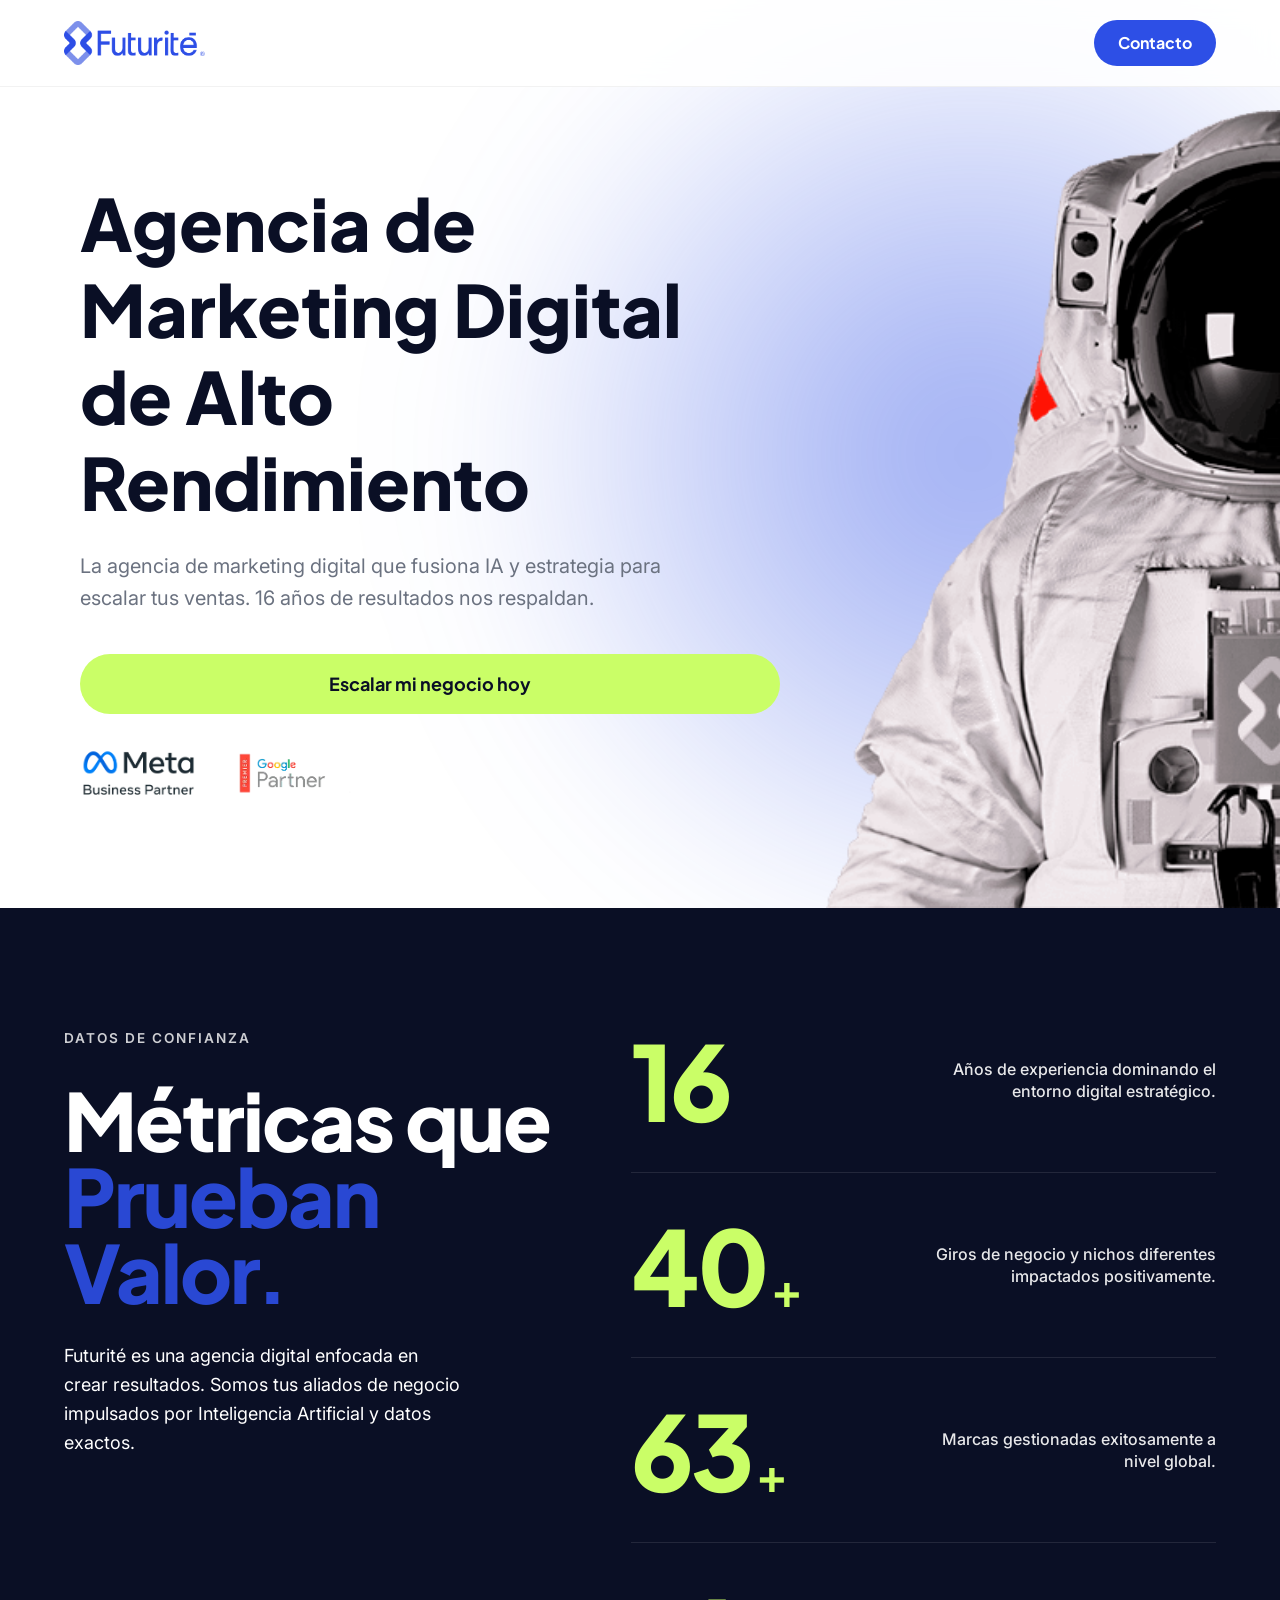
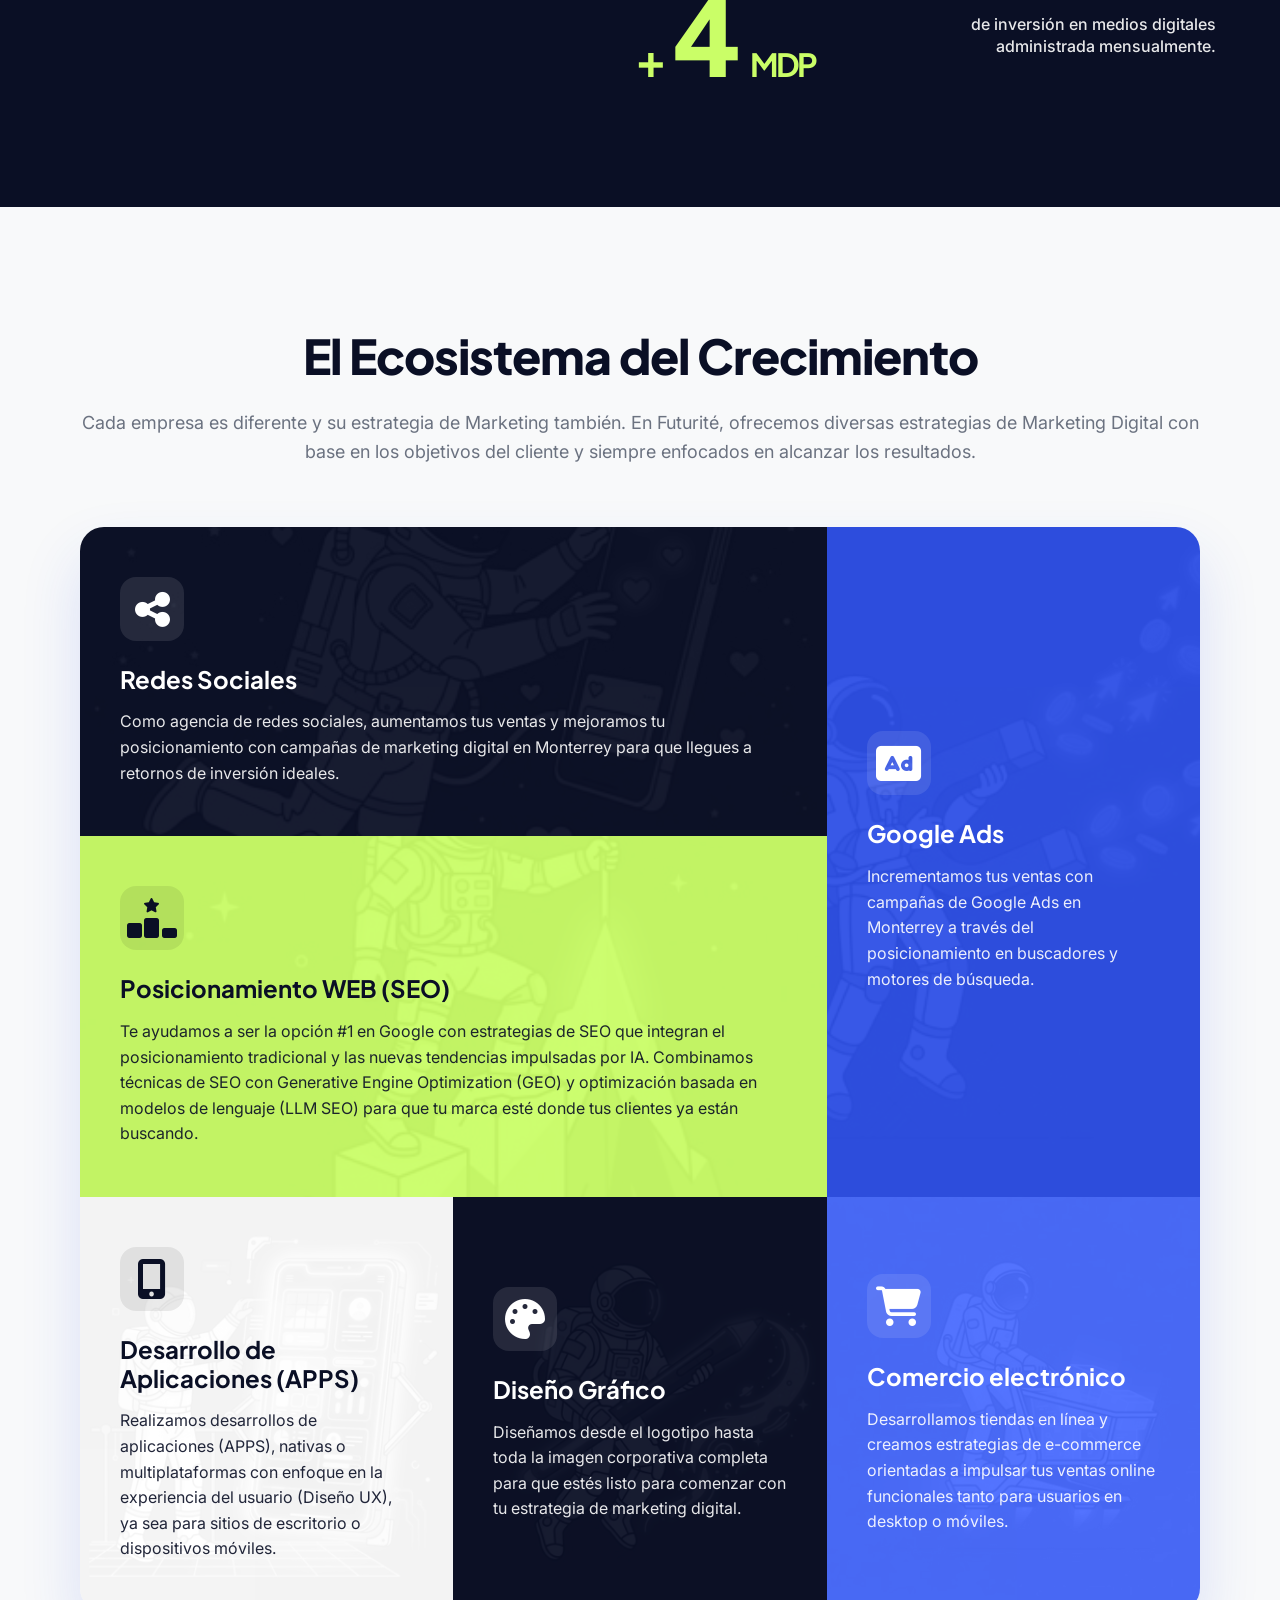
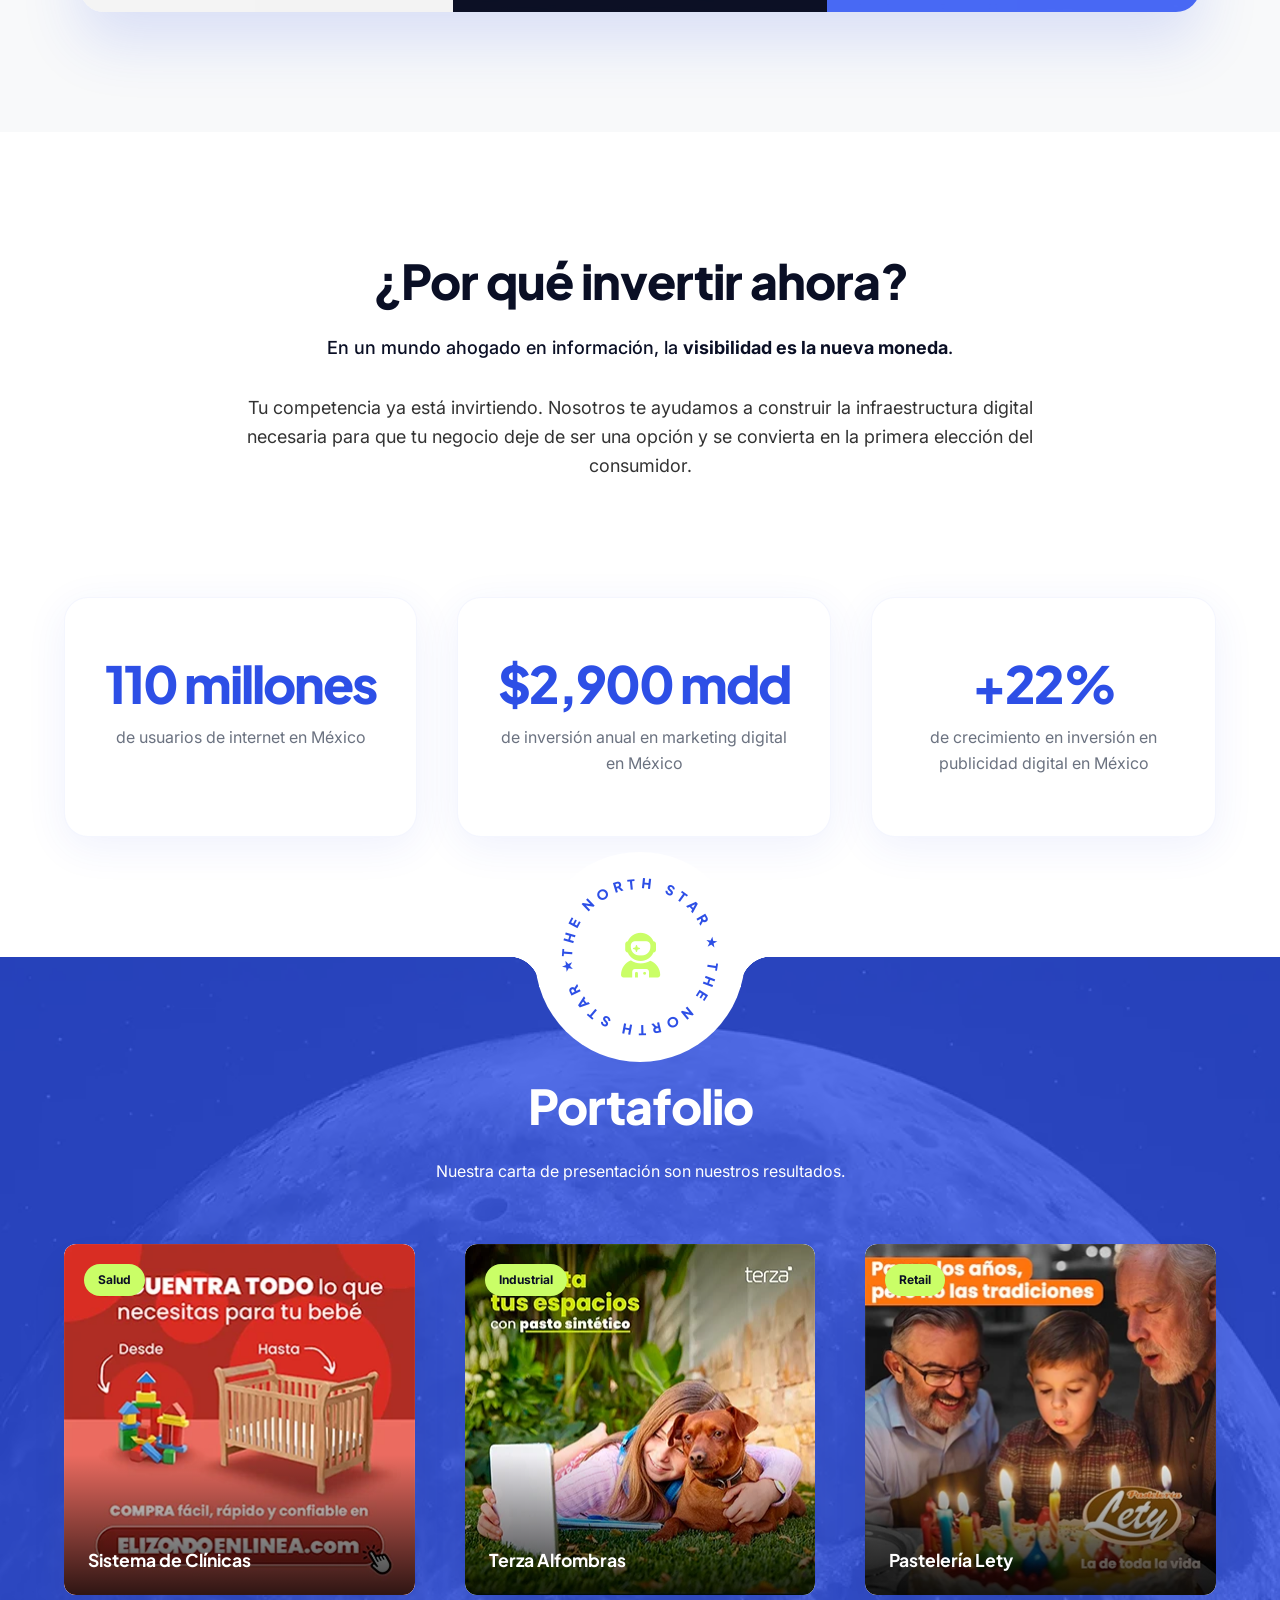
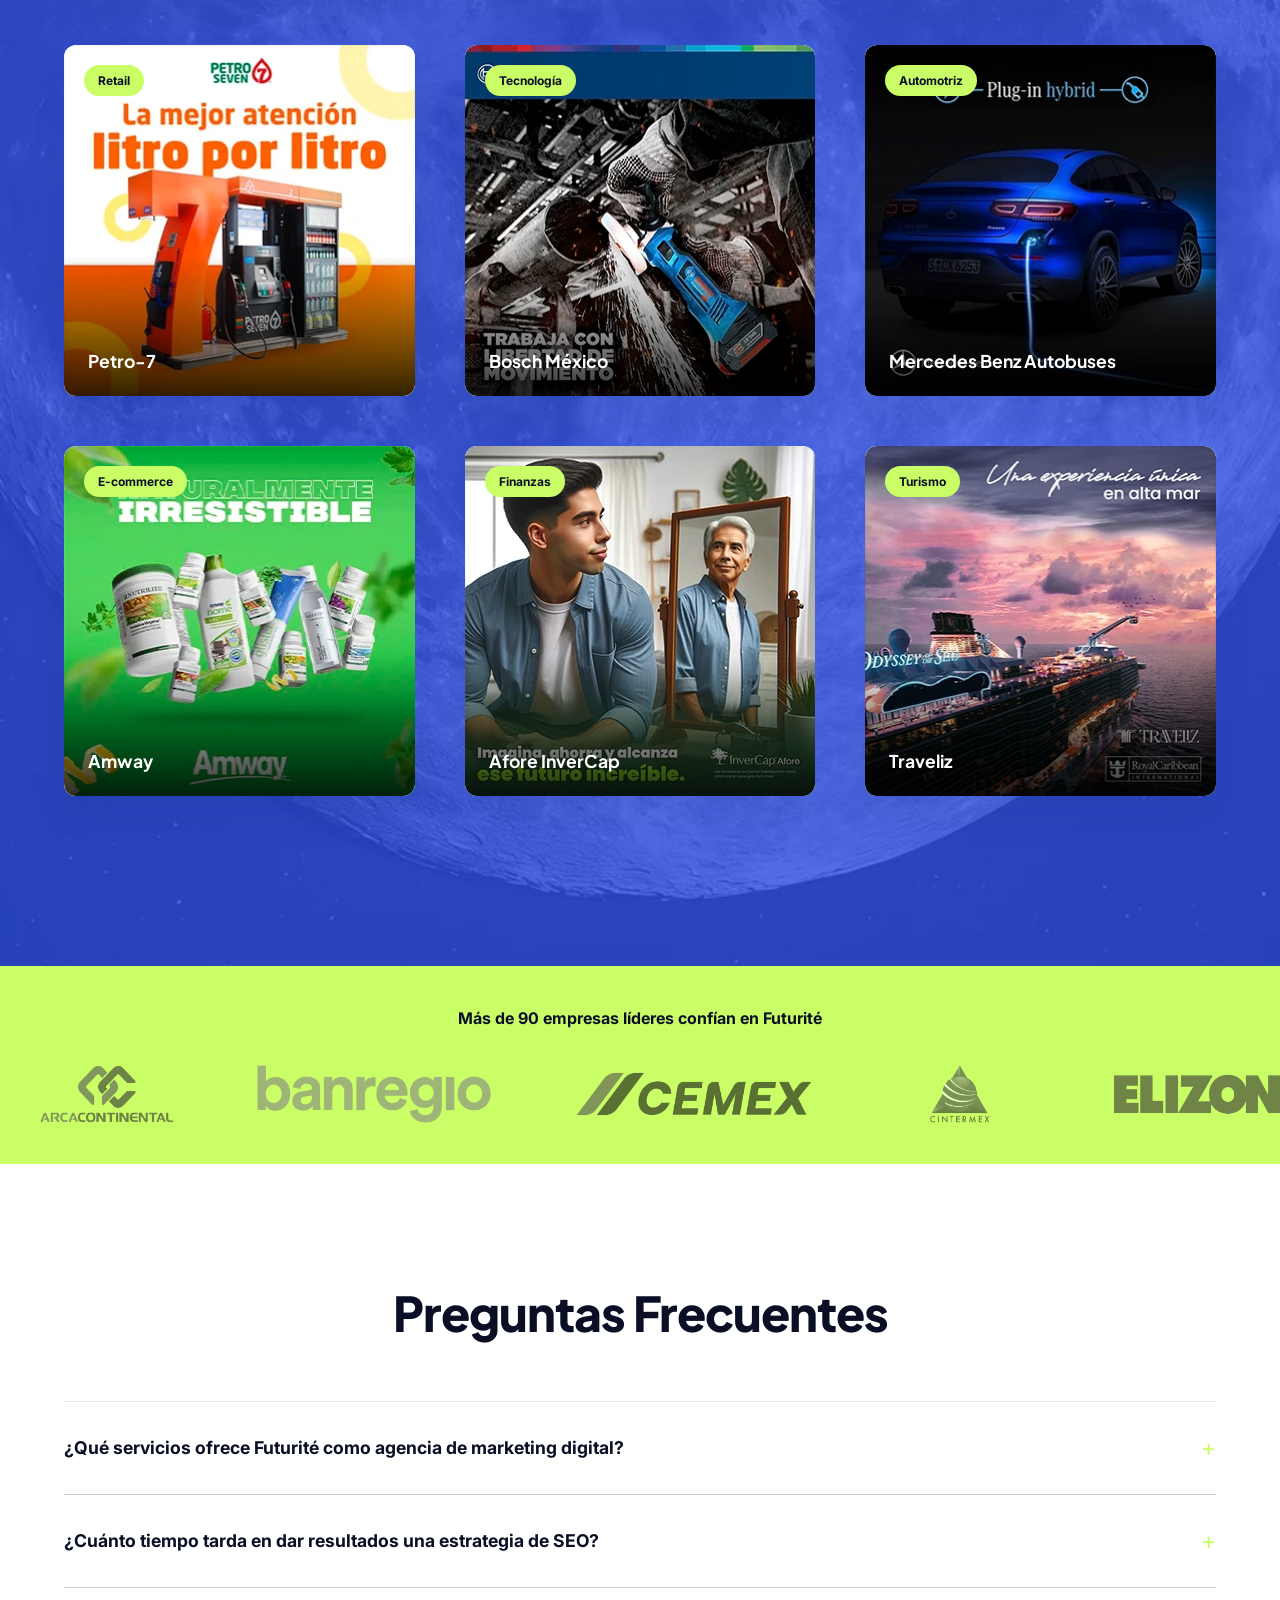
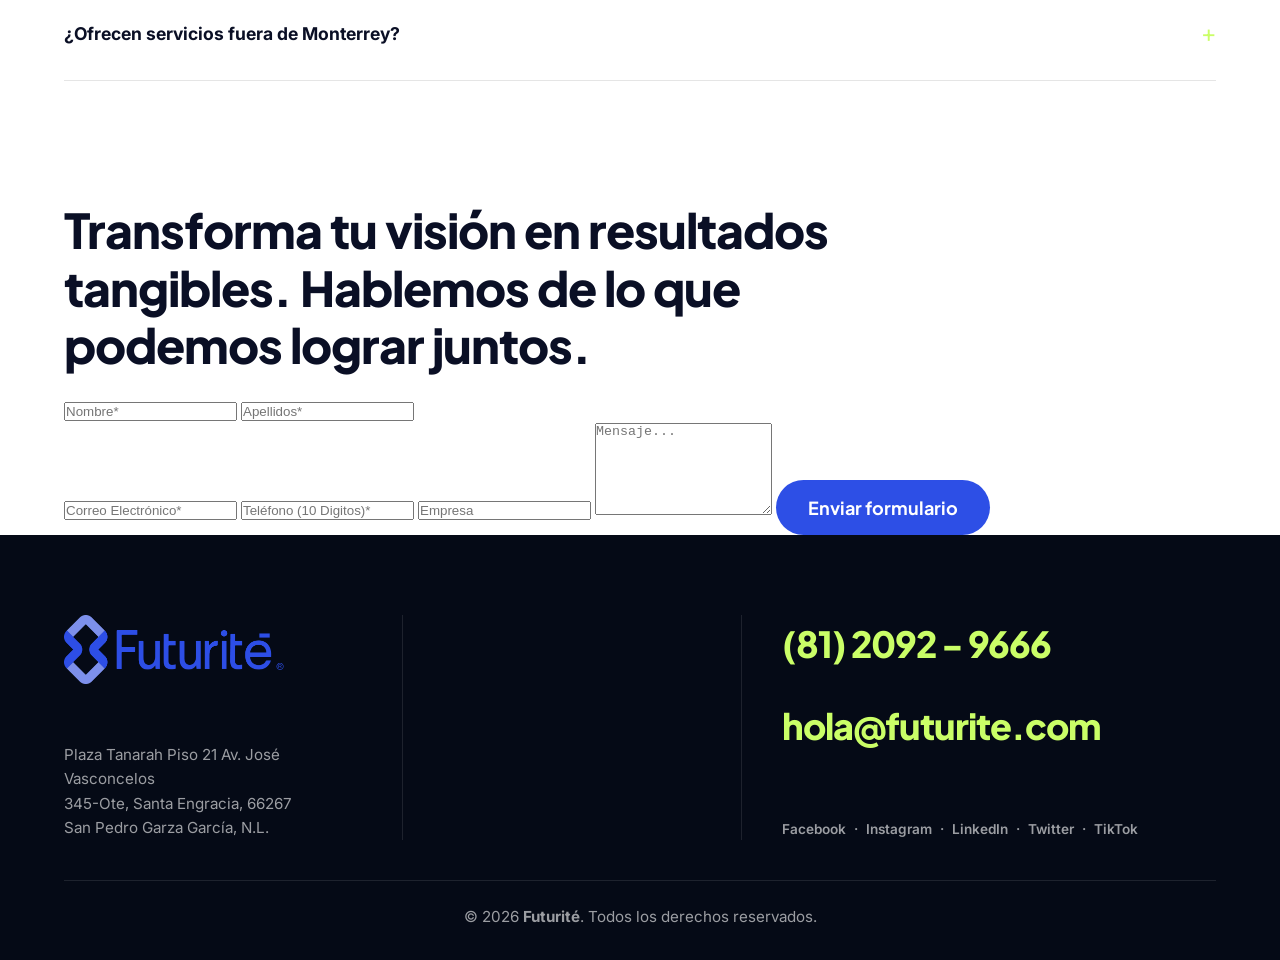
==== commit 0a2c961c: "SEO" ====
--- a/index.html
+++ b/index.html
@@ -1,17 +1,101 @@
 <!DOCTYPE html>
 <html lang="es">
+
 <head>
     <meta charset="UTF-8">
     <meta name="viewport" content="width=device-width, initial-scale=1.0">
-    <title>Futurité | La Agencia de Marketing de Alto Rendimiento</title>
-    <meta name="description" content="La agencia de marketing digital que fusiona IA y estrategia para escalar tus ventas. 16 años de resultados nos respaldan.">
+    <title>Agencia de Marketing Digital en Monterrey | Futurite</title>
+    <meta name="description"
+        content="Aumenta tus ventas con Futurité, tu agencia de marketing digital de alto rendimiento experta en SEO, Google Ads, redes sociales y desarrollo de apps.">
+    <link rel="canonical" href="https://futurite.mx/">
+    <meta property="og:type" content="website">
+    <meta property="og:url" content="https://futurite.mx/">
+    <meta property="og:title" content="Agencia de Marketing Digital en Monterrey | Futurité">
+    <meta property="og:description"
+        content="Aumenta tus ventas con Futurité, tu agencia de marketing digital de alto rendimiento experta en SEO, Google Ads, redes sociales y desarrollo de apps.">
+    <meta property="og:image" content="https://futurite.mx/assets/futurite-og-image.jpg">
+    <meta name="twitter:card" content="summary_large_image">
+    <meta name="twitter:url" content="https://futurite.mx/">
+    <meta name="twitter:title" content="Agencia de Marketing Digital en Monterrey | Futurité">
+    <meta name="twitter:description"
+        content="Aumenta tus ventas con Futurité, tu agencia de marketing digital de alto rendimiento.">
+    <meta name="twitter:image" content="https://futurite.mx/assets/futurite-og-image.jpg">
     <link rel="preconnect" href="https://fonts.googleapis.com">
     <link rel="preconnect" href="https://fonts.gstatic.com" crossorigin>
-    <link href="https://fonts.googleapis.com/css2?family=Inter:wght@400;500;600&family=Plus+Jakarta+Sans:wght@500;600;700;800&display=swap" rel="stylesheet">
+    <link
+        href="https://fonts.googleapis.com/css2?family=Inter:wght@400;500;600&family=Plus+Jakarta+Sans:wght@500;600;700;800&display=swap"
+        rel="stylesheet">
     <link rel="stylesheet" href="https://cdnjs.cloudflare.com/ajax/libs/font-awesome/6.4.0/css/all.min.css">
     <link rel="stylesheet" href="style.css">
     <link rel="icon" type="image/png" href="./assets/favicon.png">
+    <!-- Meta Pixel Code -->
+    <script async type="4775081c8330426ee4dcadc5-text/javascript">
+        !function(f,b,e,v,n,t,s)
+        {if(f.fbq)return;n=f.fbq=function(){n.callMethod?
+        n.callMethod.apply(n,arguments):n.queue.push(arguments)};
+        if(!f._fbq)f._fbq=n;n.push=n;n.loaded=!0;n.version='2.0';
+        n.queue=[];t=b.createElement(e);t.async=!0;
+        t.src=v;s=b.getElementsByTagName(e)[0];
+        s.parentNode.insertBefore(t,s)}(window, document,'script',
+        'https://connect.facebook.net/en_US/fbevents.js');
+        fbq('init', '1508926559403454');
+        fbq('track', 'PageView');
+    </script>
+    <noscript><img height="1" width="1" style="display:none"
+            src="https://www.facebook.com/tr?id=1508926559403454&ev=PageView&noscript=1" /></noscript>
+    <!-- End Meta Pixel Code -->
+    <script type="application/ld+json">
+    {
+      "@context": "https://schema.org",
+      "@type": "MarketingAgency",
+      "name": "Futurité",
+      "url": "https://futurite.mx/",
+      "logo": "https://futurite.mx/assets/logo.png",
+      "description": "Agencia de marketing digital de alto rendimiento en Monterrey, experta en SEO, Google Ads, Social Media y Desarrollo de Apps.",
+      "address": {
+        "@type": "PostalAddress",
+        "addressLocality": "Monterrey",
+        "addressRegion": "Nuevo León",
+        "addressCountry": "MX"
+      },
+      "sameAs": [
+        "https://futurite.com/",
+        "https://www.facebook.com/futuritemx",
+        "https://www.instagram.com/futuritemx",
+        "https://www.linkedin.com/company/futurite"
+      ]
+    }
+    </script>
+    <script type="application/ld+json">
+    {
+      "@context": "https://schema.org",
+      "@type": "FAQPage",
+      "mainEntity": [{
+        "@type": "Question",
+        "name": "¿Qué servicios ofrece Futurité como agencia de marketing digital?",
+        "acceptedAnswer": {
+          "@type": "Answer",
+          "text": "Ofrecemos posicionamiento SEO tradicional y para IA (GEO), gestión de campañas de alto rendimiento en Google Ads, estrategias orientadas a conversión en redes sociales y desarrollo de aplicaciones móviles y sitios web."
+        }
+      }, {
+        "@type": "Question",
+        "name": "¿Cuánto tiempo tarda en dar resultados una estrategia de SEO?",
+        "acceptedAnswer": {
+          "@type": "Answer",
+          "text": "En Futurité, combinamos tecnología y datos exactos. Generalmente, los primeros indicadores de crecimiento orgánico comienzan a ser visibles entre el tercer y sexto mes, dependiendo de la competitividad de tu industria."
+        }
+      }, {
+        "@type": "Question",
+        "name": "¿Ofrecen servicios fuera de Monterrey?",
+        "acceptedAnswer": {
+          "@type": "Answer",
+          "text": "Sí, aunque nuestra sede corporativa está en Monterrey (San Pedro Garza García), contamos con presencia en CDMX, Querétaro y Cancún, operando campañas exitosas para clientes en todo México e internacionalmente."
+        }
+      }]
+    }
+    </script>
 </head>
+
 <body>
 
     <!-- Header Navigation (Minimal) -->
@@ -21,25 +105,10 @@
                 <img src="./assets/logo_futurite_ch.png" alt="Futurité" class="nav-logo-img">
             </div>
             <nav class="nav-links">
-                <a href="#home">Inicio</a>
-                <a href="nosotros.html">Nosotros</a>
-                <div class="nav-dropdown">
-                    <a href="#servicios" class="dropdown-toggle" style="display:flex; align-items:center; gap:6px;">Servicios <i class="fa-solid fa-chevron-down" style="font-size: 0.75rem;"></i></a>
-                    <ul class="dropdown-menu">
-                        <li><a href="agencia-de-redes-sociales.html">Redes Sociales</a></li>
-                        <li><a href="agencia-de-google-ads.html">Google Ads</a></li>
-                                                <li><a href="#seo">SEO</a></li>
-                        <li><a href="#apps">APP'S</a></li>
-                        <li><a href="#ecommerce">Comercio Electrónico</a></li>
-                        <li><a href="#marketing-medico">Marketing médico</a></li>
-                    </ul>
-                </div>
-                <a href="portafolio.html">Portafolio</a>
-                <a href="https://futurite.com/blog-marketing-digital/" target="_blank" rel="noopener noreferrer">Blog</a>
                 <!-- Mobile ONLY Button -->
-                <a href="contacto.html" class="btn btn-primary nav-btn-mobile">Contacto</a>
+                <a href="#contacto" class="btn btn-primary nav-btn-mobile">Contacto</a>
             </nav>
-            <a href="contacto.html" class="btn btn-primary nav-btn">Contacto</a>
+            <a href="#contacto" class="btn btn-primary nav-btn">Contacto</a>
             <!-- Hamburger Toggle -->
             <button class="mobile-menu-btn" aria-label="Abrir Menú"><i class="fa-solid fa-bars"></i></button>
         </div>
@@ -47,7 +116,7 @@
 
     <!-- 1. Hero Section -->
     <section class="hero" id="home">
-        
+
         <!-- Creative Video Background layer -->
         <div class="hero-video-wrapper">
             <video src="./videos/hero.mp4" autoplay loop muted playsinline class="hero-video-media"></video>
@@ -71,10 +140,11 @@
 
         <div class="container hero-container">
             <div class="hero-content">
-                <h1 class="hero-title">No hacemos ruido.<br><span class="text-gradient">Generamos rentabilidad.</span></h1>
-                <p class="hero-subtitle">La agencia de marketing digital que fusiona IA y estrategia para escalar tus ventas. 16 años de resultados nos respaldan.</p>
+                <h1 class="hero-title">Agencia de Marketing Digital de Alto Rendimiento</h1>
+                <p class="hero-subtitle">La agencia de marketing digital que fusiona IA y estrategia para escalar tus
+                    ventas. 16 años de resultados nos respaldan.</p>
                 <div class="hero-actions">
-                    <button class="btn btn-lime">Escalar mi negocio hoy</button>
+                    <a href="#contacto" class="btn btn-lime">Escalar mi negocio hoy</a>
                     <div class="trust-badges">
                         <img src="./assets/icono-meta-business.webp" alt="Meta Business Partner" class="partner-logo">
                         <img src="./assets/icono-google-premier.webp" alt="Google Partner" class="partner-logo">
@@ -89,10 +159,18 @@
         <div class="container stats-new-container">
             <!-- Columna Izquierda: Títulos -->
             <div class="stats-new-title-col">
-                <span class="eyebrow" style="font-size: 0.85rem; letter-spacing: 2px; text-transform: uppercase; color: var(--clr-base); opacity: 0.8; margin-bottom: 32px; display: block; font-weight: 600;">Datos de Confianza</span>
-                <h2 style="font-size: 5rem; font-weight: 800; line-height: 0.95; letter-spacing: -2px; color: var(--clr-base); margin-bottom: 0;">Métricas que</h2>
-                <h2 style="font-size: 5rem; font-weight: 800; line-height: 0.95; letter-spacing: -2px; color: var(--clr-primary); opacity: 0.9; margin-bottom: 32px;">Prueban Valor.</h2>
-                <p style="color: var(--clr-base); font-size: 1.125rem; max-width: 400px; line-height: 1.6;">Futurité es una agencia digital enfocada en crear resultados. Somos tus aliados de negocio impulsados por Inteligencia Artificial y datos exactos.</p>
+                <span class="eyebrow"
+                    style="font-size: 0.85rem; letter-spacing: 2px; text-transform: uppercase; color: var(--clr-base); opacity: 0.8; margin-bottom: 32px; display: block; font-weight: 600;">Datos
+                    de Confianza</span>
+                <h2
+                    style="font-size: 5rem; font-weight: 800; line-height: 0.95; letter-spacing: -2px; color: var(--clr-base); margin-bottom: 0;">
+                    Métricas que</h2>
+                <h2
+                    style="font-size: 5rem; font-weight: 800; line-height: 0.95; letter-spacing: -2px; color: var(--clr-primary); opacity: 0.9; margin-bottom: 32px;">
+                    Prueban Valor.</h2>
+                <p style="color: var(--clr-base); font-size: 1.125rem; max-width: 400px; line-height: 1.6;">Futurité es
+                    una agencia digital enfocada en crear resultados. Somos tus aliados de negocio impulsados por
+                    Inteligencia Artificial y datos exactos.</p>
             </div>
 
             <!-- Columna Derecha: Lista Split -->
@@ -117,7 +195,9 @@
                 </div>
                 <div class="stat-row" data-reveal>
                     <div class="stat-big" style="display: flex; align-items: baseline;">
-                        <span class="symbol" style="margin-right: 8px;">+</span><span class="counter" data-target="4">0</span><span class="symbol" style="font-size: 2rem; margin-left: 12px; margin-right: 0;">MDP</span>
+                        <span class="symbol" style="margin-right: 8px;">+</span><span class="counter"
+                            data-target="4">0</span><span class="symbol"
+                            style="font-size: 2rem; margin-left: 12px; margin-right: 0;">MDP</span>
                     </div>
                     <div class="stat-desc">de inversión en medios digitales administrada mensualmente.</div>
                 </div>
@@ -129,65 +209,88 @@
     <section class="servicios full-bleed" id="servicios">
         <div class="container title-container">
             <h2 class="section-title">El Ecosistema del Crecimiento</h2>
-            <p class="section-subtitle">Cada empresa es diferente y su estrategia de Marketing también. En Futurité, ofrecemos diversas estrategias de Marketing Digital con base en los objetivos del cliente y siempre enfocados en alcanzar los resultados.</p>
-        </div>
-        
+            <p class="section-subtitle">Cada empresa es diferente y su estrategia de Marketing también. En Futurité,
+                ofrecemos diversas estrategias de Marketing Digital con base en los objetivos del cliente y siempre
+                enfocados en alcanzar los resultados.</p>
+        </div>
+
         <div class="servicios-grid full-width-grid">
-            
-                <div class="servicio-card" data-reveal>
-                    <div style="position: absolute; inset: 0; background-image: url('./assets/svc_social.jpg'); background-size: cover; background-position: center; opacity: 0.05; filter: grayscale(100%); z-index: 1;"></div>
-                    <div style="position: relative; z-index: 2;">
-                        <div class="sv-icon"><i class="fa-solid fa-share-nodes"></i></div>
-                        <h3>Redes Sociales</h3>
-                        <p>Como agencia de redes sociales, aumentamos tus ventas y mejoramos tu posicionamiento con campañas de marketing digital en Monterrey para que llegues a retornos de inversión ideales.</p>
-                    </div>
-                </div>
-
-                <div class="servicio-card" data-reveal>
-                    <div style="position: absolute; inset: 0; background-image: url('./assets/svc_ads.jpg'); background-size: cover; background-position: center; opacity: 0.05; filter: grayscale(100%); z-index: 1;"></div>
-                    <div style="position: relative; z-index: 2;">
-                        <div class="sv-icon"><i class="fa-solid fa-rectangle-ad"></i></div>
-                        <h3>Google Ads</h3>
-                        <p>Incrementamos tus ventas con campañas de Google Ads en Monterrey a través del posicionamiento en buscadores y motores de búsqueda.</p>
-                    </div>
-                </div>
-
-                <div class="servicio-card" data-reveal>
-                    <div style="position: absolute; inset: 0; background-image: url('./assets/svc_seo.jpg'); background-size: cover; background-position: center right; opacity: 0.05; filter: grayscale(100%); z-index: 1;"></div>
-                    <div style="position: relative; z-index: 2;">
-                        <div class="sv-icon"><i class="fa-solid fa-ranking-star"></i></div>
-                        <h3>Posicionamiento WEB (SEO)</h3>
-                        <p>Te ayudamos a ser la opción #1 en Google con estrategias de SEO que integran el posicionamiento tradicional y las nuevas tendencias impulsadas por IA. Combinamos técnicas de SEO con Generative Engine Optimization (GEO) y optimización basada en modelos de lenguaje (LLM SEO) para que tu marca esté donde tus clientes ya están buscando.</p>
-                    </div>
-                </div>
-
-                <div class="servicio-card" data-reveal>
-                    <div style="position: absolute; inset: 0; background-image: url('./assets/svc_apps.jpg'); background-size: cover; background-position: center; opacity: 0.05; filter: grayscale(100%); z-index: 1;"></div>
-                    <div style="position: relative; z-index: 2;">
-                        <div class="sv-icon"><i class="fa-solid fa-mobile-screen-button"></i></div>
-                        <h3>Desarrollo de Aplicaciones (APPS)</h3>
-                        <p>Realizamos desarrollos de aplicaciones (APPS), nativas o multiplataformas con enfoque en la experiencia del usuario (Diseño UX), ya sea para sitios de escritorio o dispositivos móviles.</p>
-                    </div>
-                </div>
-
-                <div class="servicio-card" data-reveal>
-                    <div style="position: absolute; inset: 0; background-image: url('./assets/svc_design.jpg'); background-size: cover; background-position: center; opacity: 0.05; filter: grayscale(100%); z-index: 1;"></div>
-                    <div style="position: relative; z-index: 2;">
-                        <div class="sv-icon"><i class="fa-solid fa-palette"></i></div>
-                        <h3>Diseño Gráfico</h3>
-                        <p>Diseñamos desde el logotipo hasta toda la imagen corporativa completa para que estés listo para comenzar con tu estrategia de marketing digital.</p>
-                    </div>
-                </div>
-
-                <div class="servicio-card" data-reveal>
-                    <div style="position: absolute; inset: 0; background-image: url('./assets/svc_ecommerce.jpg'); background-size: cover; background-position: center; opacity: 0.05; filter: grayscale(100%); z-index: 1;"></div>
-                    <div style="position: relative; z-index: 2;">
-                        <div class="sv-icon"><i class="fa-solid fa-cart-shopping"></i></div>
-                        <h3>Comercio electrónico</h3>
-                        <p>Desarrollamos tiendas en línea y creamos estrategias de e-commerce orientadas a impulsar tus ventas online funcionales tanto para usuarios en desktop o móviles.</p>
-                    </div>
-                </div>
-            </div>
+
+            <div class="servicio-card" data-reveal>
+                <div
+                    style="position: absolute; inset: 0; background-image: url('./assets/svc_social.jpg'); background-size: cover; background-position: center; opacity: 0.05; filter: grayscale(100%); z-index: 1;">
+                </div>
+                <div style="position: relative; z-index: 2;">
+                    <div class="sv-icon"><i class="fa-solid fa-share-nodes"></i></div>
+                    <h3>Redes Sociales</h3>
+                    <p>Como agencia de redes sociales, aumentamos tus ventas y mejoramos tu posicionamiento con campañas
+                        de marketing digital en Monterrey para que llegues a retornos de inversión ideales.</p>
+                </div>
+            </div>
+
+            <div class="servicio-card" data-reveal>
+                <div
+                    style="position: absolute; inset: 0; background-image: url('./assets/svc_ads.jpg'); background-size: cover; background-position: center; opacity: 0.05; filter: grayscale(100%); z-index: 1;">
+                </div>
+                <div style="position: relative; z-index: 2;">
+                    <div class="sv-icon"><i class="fa-solid fa-rectangle-ad"></i></div>
+                    <h3>Google Ads</h3>
+                    <p>Incrementamos tus ventas con campañas de Google Ads en Monterrey a través del posicionamiento en
+                        buscadores y motores de búsqueda.</p>
+                </div>
+            </div>
+
+            <div class="servicio-card" data-reveal>
+                <div
+                    style="position: absolute; inset: 0; background-image: url('./assets/svc_seo.jpg'); background-size: cover; background-position: center right; opacity: 0.05; filter: grayscale(100%); z-index: 1;">
+                </div>
+                <div style="position: relative; z-index: 2;">
+                    <div class="sv-icon"><i class="fa-solid fa-ranking-star"></i></div>
+                    <h3>Posicionamiento WEB (SEO)</h3>
+                    <p>Te ayudamos a ser la opción #1 en Google con estrategias de SEO que integran el posicionamiento
+                        tradicional y las nuevas tendencias impulsadas por IA. Combinamos técnicas de SEO con Generative
+                        Engine Optimization (GEO) y optimización basada en modelos de lenguaje (LLM SEO) para que tu
+                        marca esté donde tus clientes ya están buscando.</p>
+                </div>
+            </div>
+
+            <div class="servicio-card" data-reveal>
+                <div
+                    style="position: absolute; inset: 0; background-image: url('./assets/svc_apps.jpg'); background-size: cover; background-position: center; opacity: 0.05; filter: grayscale(100%); z-index: 1;">
+                </div>
+                <div style="position: relative; z-index: 2;">
+                    <div class="sv-icon"><i class="fa-solid fa-mobile-screen-button"></i></div>
+                    <h3>Desarrollo de Aplicaciones (APPS)</h3>
+                    <p>Realizamos desarrollos de aplicaciones (APPS), nativas o multiplataformas con enfoque en la
+                        experiencia del usuario (Diseño UX), ya sea para sitios de escritorio o dispositivos móviles.
+                    </p>
+                </div>
+            </div>
+
+            <div class="servicio-card" data-reveal>
+                <div
+                    style="position: absolute; inset: 0; background-image: url('./assets/svc_design.jpg'); background-size: cover; background-position: center; opacity: 0.05; filter: grayscale(100%); z-index: 1;">
+                </div>
+                <div style="position: relative; z-index: 2;">
+                    <div class="sv-icon"><i class="fa-solid fa-palette"></i></div>
+                    <h3>Diseño Gráfico</h3>
+                    <p>Diseñamos desde el logotipo hasta toda la imagen corporativa completa para que estés listo para
+                        comenzar con tu estrategia de marketing digital.</p>
+                </div>
+            </div>
+
+            <div class="servicio-card" data-reveal>
+                <div
+                    style="position: absolute; inset: 0; background-image: url('./assets/svc_ecommerce.jpg'); background-size: cover; background-position: center; opacity: 0.05; filter: grayscale(100%); z-index: 1;">
+                </div>
+                <div style="position: relative; z-index: 2;">
+                    <div class="sv-icon"><i class="fa-solid fa-cart-shopping"></i></div>
+                    <h3>Comercio electrónico</h3>
+                    <p>Desarrollamos tiendas en línea y creamos estrategias de e-commerce orientadas a impulsar tus
+                        ventas online funcionales tanto para usuarios en desktop o móviles.</p>
+                </div>
+            </div>
+        </div>
     </section>
 
 
@@ -197,12 +300,15 @@
         <div class="container">
             <div class="why-text title-container" style="max-width: 800px; margin: 0 auto; text-align: center;">
                 <h2>¿Por qué invertir ahora?</h2>
-                <p class="lead-text">En un mundo ahogado en información, la <strong>visibilidad es la nueva moneda</strong>.</p>
-                <p>Tu competencia ya está invirtiendo. Nosotros te ayudamos a construir la infraestructura digital necesaria para que tu negocio deje de ser una opción y se convierta en la primera elección del consumidor.</p>
-                
-            </div>
-            
-            <div class="market-stats" data-reveal style="margin-bottom: 80px;">
+                <p class="lead-text">En un mundo ahogado en información, la <strong>visibilidad es la nueva
+                        moneda</strong>.</p>
+                <p>Tu competencia ya está invirtiendo. Nosotros te ayudamos a construir la infraestructura digital
+                    necesaria para que tu negocio deje de ser una opción y se convierta en la primera elección del
+                    consumidor.</p>
+
+            </div>
+
+            <div class="market-stats" data-reveal>
                 <div class="market-stat">
                     <h3>110 millones</h3>
                     <p>de usuarios de internet en México</p>
@@ -228,7 +334,8 @@
                 <svg viewBox="0 0 200 200" class="ns-svg">
                     <path id="ns-circle" d="M 100, 100 m -65, 0 a 65,65 0 1,1 130,0 a 65,65 0 1,1 -130,0" fill="none" />
                     <text>
-                        <textPath href="#ns-circle" startOffset="0%" textLength="408">LA ESTRELLA DEL NORTE ★ LA ESTRELLA DEL NORTE ★ </textPath>
+                        <textPath href="#ns-circle" startOffset="0%" textLength="408">THE NORTH STAR ★ THE NORTH STAR ★
+                        </textPath>
                     </text>
                 </svg>
                 <div class="ns-icon-wrapper">
@@ -238,11 +345,11 @@
         </div>
 
         <div class="container">
-            <div class="portfolio-header" style="margin-top: 60px;">
+            <div class="portfolio-header">
                 <h2>Portafolio</h2>
                 <p>Nuestra carta de presentación son nuestros resultados.</p>
             </div>
-            
+
             <div class="portfolio-gallery">
                 <div class="portfolio-item" data-reveal>
                     <img src="./assets/portafolio_home/2.webp" alt="Caso de Éxito Clínica" loading="lazy">
@@ -257,7 +364,8 @@
                     <h3 class="portfolio-title">Petro-7</h3>
                 </div>
                 <div class="portfolio-item" data-reveal>
-                    <img src="./assets/portafolio_home/Portafolio_futurite_2022_amway.webp" alt="Caso de Éxito Amway" loading="lazy">
+                    <img src="./assets/portafolio_home/Portafolio_futurite_2022_amway.webp" alt="Caso de Éxito Amway"
+                        loading="lazy">
                     <div class="portfolio-overlay"></div>
                     <span class="portfolio-badge">E-commerce</span>
                     <h3 class="portfolio-title">Amway</h3>
@@ -269,13 +377,15 @@
                     <h3 class="portfolio-title">Terza Alfombras</h3>
                 </div>
                 <div class="portfolio-item" data-reveal>
-                    <img src="./assets/portafolio_home/futurite-home-bosch.webp" alt="Caso de Éxito Bosch" loading="lazy">
+                    <img src="./assets/portafolio_home/futurite-home-bosch.webp" alt="Caso de Éxito Bosch"
+                        loading="lazy">
                     <div class="portfolio-overlay"></div>
                     <span class="portfolio-badge">Tecnología</span>
                     <h3 class="portfolio-title">Bosch México</h3>
                 </div>
                 <div class="portfolio-item" data-reveal>
-                    <img src="./assets/portafolio_home/futurite-home-invercap.webp" alt="Caso de Éxito Invercap" loading="lazy">
+                    <img src="./assets/portafolio_home/futurite-home-invercap.webp" alt="Caso de Éxito Invercap"
+                        loading="lazy">
                     <div class="portfolio-overlay"></div>
                     <span class="portfolio-badge">Finanzas</span>
                     <h3 class="portfolio-title">Afore InverCap</h3>
@@ -287,19 +397,21 @@
                     <h3 class="portfolio-title">Pastelería Lety</h3>
                 </div>
                 <div class="portfolio-item" data-reveal>
-                    <img src="./assets/portafolio_home/futurite-home-mercedes-benz.webp" alt="Caso de Éxito Mercedes Benz" loading="lazy">
+                    <img src="./assets/portafolio_home/futurite-home-mercedes-benz.webp"
+                        alt="Caso de Éxito Mercedes Benz" loading="lazy">
                     <div class="portfolio-overlay"></div>
                     <span class="portfolio-badge">Automotriz</span>
                     <h3 class="portfolio-title">Mercedes Benz Autobuses</h3>
                 </div>
                 <div class="portfolio-item" data-reveal>
-                    <img src="./assets/portafolio_home/futurite-home-traveliz.webp" alt="Caso de Éxito Traveliz" loading="lazy">
+                    <img src="./assets/portafolio_home/futurite-home-traveliz.webp" alt="Caso de Éxito Traveliz"
+                        loading="lazy">
                     <div class="portfolio-overlay"></div>
                     <span class="portfolio-badge">Turismo</span>
                     <h3 class="portfolio-title">Traveliz</h3>
                 </div>
             </div>
-            </div>
+        </div>
         </div>
     </section>
 
@@ -307,204 +419,137 @@
     <div class="clients-marquee">
         <p class="marquee-title">Más de 90 empresas líderes confían en Futurité</p>
         <div class="marquee-track">
-                <!-- Javascript will duplicate logic here if needed, but we'll hardcode one track -->
-                <div class="marquee-content">
-                    <img src="./assets/clientes/LOGOTIPO-ARCA.webp" alt="Arca" class="client-logo-img">
-                    <img src="./assets/clientes/LOGOTIPO-BANREGIO.webp" alt="Banregio" class="client-logo-img">
-                    <img src="./assets/clientes/LOGOTIPO-CEMEX.webp" alt="Cemex" class="client-logo-img">
-                    <img src="./assets/clientes/LOGOTIPO-CINTERMEX.webp" alt="Cintermex" class="client-logo-img">
-                    <img src="./assets/clientes/LOGOTIPO-ELIZONDO.webp" alt="Elizondo" class="client-logo-img">
-                    <img src="./assets/clientes/LOGOTIPO-FINANCIERIAMEXI.webp" alt="Financiera" class="client-logo-img">
-                    <img src="./assets/clientes/LOGOTIPO-GAMAMUSIC.webp" alt="Gama Music" class="client-logo-img">
-                    <img src="./assets/clientes/LOGOTIPO-HOSPITARIA.webp" alt="Hospitaria" class="client-logo-img">
-                    <img src="./assets/clientes/LOGOTIPO-INVERCAP.webp" alt="Invercap" class="client-logo-img">
-                    <img src="./assets/clientes/LOGOTIPO-MAXIRENT.webp" alt="Maxirent" class="client-logo-img">
-                    <img src="./assets/clientes/LOGOTIPO-MG.webp" alt="MG" class="client-logo-img">
-                    <img src="./assets/clientes/LOGOTIPO-MOTOMEX.webp" alt="Motomex" class="client-logo-img">
-                    <img src="./assets/clientes/LOGOTIPO-OFFICECLASS.webp" alt="Office Class" class="client-logo-img">
-                    <img src="./assets/clientes/LOGOTIPO-SULTANA.webp" alt="Sultana" class="client-logo-img">
-                    <img src="./assets/clientes/LOGOTIPO-TECMILENIO.webp" alt="Tecmilenio" class="client-logo-img">
-                    <img src="./assets/clientes/LOGOTIPO-TERZA.webp" alt="Terza" class="client-logo-img">
-                    <img src="./assets/clientes/LOGOTIPO-UDEM.webp" alt="Udem" class="client-logo-img">
-                    <img src="./assets/clientes/LOGOTIPO-VIVA.webp" alt="Viva" class="client-logo-img">
-                    <!-- Duplicate for infinite scrolling -->
-                    <img src="./assets/clientes/LOGOTIPO-ARCA.webp" alt="Arca" class="client-logo-img">
-                    <img src="./assets/clientes/LOGOTIPO-BANREGIO.webp" alt="Banregio" class="client-logo-img">
-                    <img src="./assets/clientes/LOGOTIPO-CEMEX.webp" alt="Cemex" class="client-logo-img">
-                    <img src="./assets/clientes/LOGOTIPO-CINTERMEX.webp" alt="Cintermex" class="client-logo-img">
-                    <img src="./assets/clientes/LOGOTIPO-ELIZONDO.webp" alt="Elizondo" class="client-logo-img">
-                    <img src="./assets/clientes/LOGOTIPO-FINANCIERIAMEXI.webp" alt="Financiera" class="client-logo-img">
-                    <img src="./assets/clientes/LOGOTIPO-GAMAMUSIC.webp" alt="Gama Music" class="client-logo-img">
-                    <img src="./assets/clientes/LOGOTIPO-HOSPITARIA.webp" alt="Hospitaria" class="client-logo-img">
-                    <img src="./assets/clientes/LOGOTIPO-INVERCAP.webp" alt="Invercap" class="client-logo-img">
-                    <img src="./assets/clientes/LOGOTIPO-MAXIRENT.webp" alt="Maxirent" class="client-logo-img">
-                    <img src="./assets/clientes/LOGOTIPO-MG.webp" alt="MG" class="client-logo-img">
-                    <img src="./assets/clientes/LOGOTIPO-MOTOMEX.webp" alt="Motomex" class="client-logo-img">
-                    <img src="./assets/clientes/LOGOTIPO-OFFICECLASS.webp" alt="Office Class" class="client-logo-img">
-                    <img src="./assets/clientes/LOGOTIPO-SULTANA.webp" alt="Sultana" class="client-logo-img">
-                    <img src="./assets/clientes/LOGOTIPO-TECMILENIO.webp" alt="Tecmilenio" class="client-logo-img">
-                    <img src="./assets/clientes/LOGOTIPO-TERZA.webp" alt="Terza" class="client-logo-img">
-                    <img src="./assets/clientes/LOGOTIPO-UDEM.webp" alt="Udem" class="client-logo-img">
-                    <img src="./assets/clientes/LOGOTIPO-VIVA.webp" alt="Viva" class="client-logo-img">
-                </div>
-            </div>
-        </div>
+            <!-- Javascript will duplicate logic here if needed, but we'll hardcode one track -->
+            <div class="marquee-content">
+                <img src="./assets/clientes/LOGOTIPO-ARCA.webp" alt="Arca" class="client-logo-img">
+                <img src="./assets/clientes/LOGOTIPO-BANREGIO.webp" alt="Banregio" class="client-logo-img">
+                <img src="./assets/clientes/LOGOTIPO-CEMEX.webp" alt="Cemex" class="client-logo-img">
+                <img src="./assets/clientes/LOGOTIPO-CINTERMEX.webp" alt="Cintermex" class="client-logo-img">
+                <img src="./assets/clientes/LOGOTIPO-ELIZONDO.webp" alt="Elizondo" class="client-logo-img">
+                <img src="./assets/clientes/LOGOTIPO-FINANCIERIAMEXI.webp" alt="Financiera" class="client-logo-img">
+                <img src="./assets/clientes/LOGOTIPO-GAMAMUSIC.webp" alt="Gama Music" class="client-logo-img">
+                <img src="./assets/clientes/LOGOTIPO-HOSPITARIA.webp" alt="Hospitaria" class="client-logo-img">
+                <img src="./assets/clientes/LOGOTIPO-INVERCAP.webp" alt="Invercap" class="client-logo-img">
+                <img src="./assets/clientes/LOGOTIPO-MAXIRENT.webp" alt="Maxirent" class="client-logo-img">
+                <img src="./assets/clientes/LOGOTIPO-MG.webp" alt="MG" class="client-logo-img">
+                <img src="./assets/clientes/LOGOTIPO-MOTOMEX.webp" alt="Motomex" class="client-logo-img">
+                <img src="./assets/clientes/LOGOTIPO-OFFICECLASS.webp" alt="Office Class" class="client-logo-img">
+                <img src="./assets/clientes/LOGOTIPO-SULTANA.webp" alt="Sultana" class="client-logo-img">
+                <img src="./assets/clientes/LOGOTIPO-TECMILENIO.webp" alt="Tecmilenio" class="client-logo-img">
+                <img src="./assets/clientes/LOGOTIPO-TERZA.webp" alt="Terza" class="client-logo-img">
+                <img src="./assets/clientes/LOGOTIPO-UDEM.webp" alt="Udem" class="client-logo-img">
+                <img src="./assets/clientes/LOGOTIPO-VIVA.webp" alt="Viva" class="client-logo-img">
+                <!-- Duplicate for infinite scrolling -->
+                <img src="./assets/clientes/LOGOTIPO-ARCA.webp" alt="Arca" class="client-logo-img">
+                <img src="./assets/clientes/LOGOTIPO-BANREGIO.webp" alt="Banregio" class="client-logo-img">
+                <img src="./assets/clientes/LOGOTIPO-CEMEX.webp" alt="Cemex" class="client-logo-img">
+                <img src="./assets/clientes/LOGOTIPO-CINTERMEX.webp" alt="Cintermex" class="client-logo-img">
+                <img src="./assets/clientes/LOGOTIPO-ELIZONDO.webp" alt="Elizondo" class="client-logo-img">
+                <img src="./assets/clientes/LOGOTIPO-FINANCIERIAMEXI.webp" alt="Financiera" class="client-logo-img">
+                <img src="./assets/clientes/LOGOTIPO-GAMAMUSIC.webp" alt="Gama Music" class="client-logo-img">
+                <img src="./assets/clientes/LOGOTIPO-HOSPITARIA.webp" alt="Hospitaria" class="client-logo-img">
+                <img src="./assets/clientes/LOGOTIPO-INVERCAP.webp" alt="Invercap" class="client-logo-img">
+                <img src="./assets/clientes/LOGOTIPO-MAXIRENT.webp" alt="Maxirent" class="client-logo-img">
+                <img src="./assets/clientes/LOGOTIPO-MG.webp" alt="MG" class="client-logo-img">
+                <img src="./assets/clientes/LOGOTIPO-MOTOMEX.webp" alt="Motomex" class="client-logo-img">
+                <img src="./assets/clientes/LOGOTIPO-OFFICECLASS.webp" alt="Office Class" class="client-logo-img">
+                <img src="./assets/clientes/LOGOTIPO-SULTANA.webp" alt="Sultana" class="client-logo-img">
+                <img src="./assets/clientes/LOGOTIPO-TECMILENIO.webp" alt="Tecmilenio" class="client-logo-img">
+                <img src="./assets/clientes/LOGOTIPO-TERZA.webp" alt="Terza" class="client-logo-img">
+                <img src="./assets/clientes/LOGOTIPO-UDEM.webp" alt="Udem" class="client-logo-img">
+                <img src="./assets/clientes/LOGOTIPO-VIVA.webp" alt="Viva" class="client-logo-img">
+            </div>
+        </div>
+    </div>
 
 
     <!-- 6. Preguntas Frecuentes -->
-    <section class="faq-section" style="padding: 120px 0; background: var(--clr-base);">
+    <section class="faq-section" id="faqs" style="padding: 120px 0; background: var(--clr-base);">
         <div class="container">
             <div style="margin-bottom: 60px; text-align: center;">
                 <h2>Preguntas Frecuentes</h2>
             </div>
-            
+
             <div class="faq-accordion">
                 <!-- FAQ Item 1 -->
                 <details class="faq-item" name="faq-group">
-                    <summary class="faq-question">1- ¿Qué es el marketing digital?</summary>
+                    <summary class="faq-question">¿Qué servicios ofrece Futurité como agencia de marketing digital?</summary>
                     <div class="faq-answer">
-                        <p>El marketing digital es el conjunto de acciones y estrategias publicitarias que utilizan canales digitales como redes sociales, buscadores y sitios web para promover los productos y servicios de una empresa, permitiendo medir resultados en tiempo real, segmentar audiencias y optimizar las campañas regularmente.</p>
-                        <p>En Futurite, agencia de marketing digital en Monterrey, nos especializamos en ofrecer estrategias digitales que conectan a las marcas con sus clientes de forma efectiva.</p>
+                        <p>Ofrecemos posicionamiento SEO tradicional y para IA (GEO), gestión de campañas de alto rendimiento en Google Ads, estrategias orientadas a conversión en redes sociales y desarrollo de aplicaciones móviles y sitios web.</p>
                     </div>
                 </details>
 
                 <!-- FAQ Item 2 -->
                 <details class="faq-item" name="faq-group">
-                    <summary class="faq-question">2- ¿Cuáles son las principales estrategias del marketing digital?</summary>
+                    <summary class="faq-question">¿Cuánto tiempo tarda en dar resultados una estrategia de SEO?</summary>
                     <div class="faq-answer">
-                        <p>Las estrategias de marketing digital más utilizadas incluyen el marketing de contenidos, las estrategias de redes sociales, el e-mail marketing, el posicionamiento SEO y las estrategias de Google Ads. Cada una de ellas se adapta según los objetivos de la marca.</p>
-                        <p>El marketing de contenidos se refiere a toda la información que ayuda a educar, informar o entretener al cliente con el fin de que busque el producto que se ofrece para satisfacer una o varias de sus necesidades.</p>
-                        <p>Las <a href="#">redes sociales</a> permiten la promoción de la marca con campañas de alcance e interacción para posteriormente llevar a la conversión. Son muy eficientes, ya que ofrecen un alto número de usuarios a los cuales llegar.</p>
-                        <p>El e-mail marketing consiste en mandar un mensaje comercial con el objetivo de aumentar la relación con un cliente potencial o actual y convencerlo de ejecutar una determinada acción.</p>
-                        <p>El marketing de búsqueda, o <a href="#">posicionamiento SEO</a>, busca colocar a un sitio web en los primeros lugares de manera orgánica, utilizando Generative Engine Optimization, (GEO) y optimización basada en modelos de lenguaje (LLM SEO).</p>
-                        <p>Las estrategias de <a href="#">Google Ads</a> sitúan anuncios en buscadores como Google o incluso en plataformas como YouTube cuando alguien esté buscando o viendo contenido relacionado con los productos o servicios que una marca ofrece, utilizando una segmentación.</p>
-                        <p>En Futurite, nuestra agencia de marketing digital en Monterrey, combinamos la tecnología con la estrategia para alcanzar los objetivos de nuestros clientes y lograr resultados medibles y sostenibles.</p>
+                        <p>En Futurité, combinamos tecnología y datos exactos. Generalmente, los primeros indicadores de crecimiento orgánico comienzan a ser visibles entre el tercer y sexto mes, dependiendo de la competitividad de tu industria.</p>
                     </div>
                 </details>
 
                 <!-- FAQ Item 3 -->
                 <details class="faq-item" name="faq-group">
-                    <summary class="faq-question">3- ¿En qué me beneficia contratar una agencia de marketing digital?</summary>
+                    <summary class="faq-question">¿Ofrecen servicios fuera de Monterrey?</summary>
                     <div class="faq-answer">
-                        <p>Contratar a una agencia de marketing digital, te permite contar con un equipo especializado que entiende el mercado, las plataformas digitales y las mejores prácticas para impulsar tu marca.</p>
-                        <p>Esto te permitirá crear contenido original que te diferencie de la competencia, comunicarte de la mejor manera con tu público e incrementar tus ventas con una estrategia efectiva, mejorando tu retorno de inversión.</p>
-                        <p>Si buscas una agencia de marketing digital en Monterrey enfocada en resultados para cumplir tus metas comerciales, Futurite es tu mejor opción.</p>
+                        <p>Sí, aunque nuestra sede corporativa está en Monterrey (San Pedro Garza García), contamos con presencia en CDMX, Querétaro y Cancún, operando campañas exitosas para clientes en todo México e internacionalmente.</p>
                     </div>
                 </details>
-
-                <!-- FAQ Item 4 -->
-                <details class="faq-item" name="faq-group">
-                    <summary class="faq-question">4- ¿Cuáles son las ventajas de lograr un posicionamiento SEO con una agencia de marketing digital?</summary>
-                    <div class="faq-answer">
-                        <p>El posicionamiento SEO permite que tu sitio web aparezca en los primeros resultados de búsqueda de Google, atrayendo tráfico orgánico, aumentando tu visibilidad digital y dando mayor credibilidad, prestigio y reputación a tu marca.</p>
-                        <p>Una agencia de marketing digital, como Futurite, te ayudará desarrollando estrategias SEO personalizadas que combinen técnicas de posicionamiento tradicional con tendencias de IA, como Generative Engine Optimization (GEO) y optimización basada en modelos de lenguaje (LLM SEO).</p>
-                        <p>Así, sin pagar por anuncios, mejorarás tu posicionamiento, atraerás leads de calidad y podrás aumentar conversiones cuando los usuarios busquen palabras claves en internet. Además, la posición que alcances durará más tiempo, ya que no dependerás de una contratación de publicidad.</p>
-                        <p>Como agencia de marketing digital en Monterrey, entendemos cómo funciona el posicionamiento orgánico y nos hemos posicionado entre las 10 mejores empresas de SEO a nivel nacional*, ya que trabajamos para incrementar el tráfico de calidad a tu sitio y que generes más ingresos.</p>
-                        <p style="font-size: 0.75rem; color: var(--clr-primary);">*https://marketing4ecommerce.mx</p>
-                    </div>
-                </details>
-
-                <!-- FAQ Item 5 -->
-                <details class="faq-item" name="faq-group" id="faqs">
-                    <summary class="faq-question">5- ¿Qué debo considerar para definir una estrategia de marketing digital?</summary>
-                    <div class="faq-answer">
-                        <p>Para definir una estrategia de marketing digital, consideramos los objetivos de tu negocio, el perfil de tu audiencia, el estado actual de tu presencia digital, los canales más adecuados y los recursos disponibles. Con esto en mente, analizamos cómo podemos ejecutar una estrategia óptima.</p>
-                        <p>En Futurite, agencia de marketing digital en Monterrey, sabemos lo que necesitas para crear estrategias exitosas y te ayudamos a diseñarlas para maximizar sus resultados y optimizar tu inversión.</p>
-                    </div>
-                </details>
-
-                <!-- FAQ Item 6 -->
-                <details class="faq-item" name="faq-group">
-                    <summary class="faq-question">6- ¿Cómo logra una agencia de marketing digital convertir a usuarios en clientes?</summary>
-                    <div class="faq-answer">
-                        <p>Para convertir usuarios en clientes, utilizamos estrategias de atracción, interacción y conversión a partir de los objetivos de tu marca. A partir de la identificación de tu público meta, adaptamos el diseño, contenido y lenguaje de las campañas para optimizarlas.</p>
-                        <p>En Futurite, agencia de marketing digital en Monterrey, desarrollamos estrategias efectivas que transforman el interés en acción, persuadiendo a tu público y guiándolos en el proceso de conversión.</p>
-                    </div>
-                </details>
-
-                <!-- FAQ Item 7 -->
-                <details class="faq-item" name="faq-group">
-                    <summary class="faq-question">7- ¿Por qué escoger a Futurité, agencia de marketing digital?</summary>
-                    <div class="faq-answer">
-                        <p>En Futurite, somos una agencia de marketing digital en Monterrey con más de 10 años de experiencia en la creación de estrategias enfocadas en performance y resultados medibles.</p>
-                        <p>Más de 100 marcas han confiado en nuestro servicio y hemos trabajado con más de 40 giros diferentes, convirtiendo a nuestros clientes en líderes de sus industrias.</p>
-                        <p>Somos Google Partner Premier y Meta Business Partner, consolidándonos como tu mejor aliado para impulsar el crecimiento de tu marca, productos y servicios.</p>
-                    </div>
-                </details>
-
-                <!-- FAQ Item 8 -->
-                <details class="faq-item" name="faq-group">
-                    <summary class="faq-question">8- ¿Qué ventajas ofrece Google Ads a una agencia de marketing digital?</summary>
-                    <div class="faq-answer">
-                        <p>Google Ads permite que una agencia de marketing digital muestre publicidad de tu marca a través de canales digitales a quienes puedan estar interesados en tus productos o servicios a través de la segmentación de audiencias y control de presupuestos para obtener los mejores resultados.</p>
-                        <p>Como agencia de marketing digital en Monterrey, en Futurite utilizamos Google Ads en estrategias diseñadas para aumentar tu retorno de inversión, utilizando herramientas que nos permiten dar seguimiento a quienes han hecho clic en tus anuncios.</p>
-                    </div>
-                </details>
-
-                <!-- FAQ Item 9 -->
-                <details class="faq-item" name="faq-group">
-                    <summary class="faq-question">9- ¿Qué es un lead y cómo ayuda a una agencia de marketing digital en Monterrey?</summary>
-                    <div class="faq-answer">
-                        <p>Un lead se genera cuando una persona interesada en tus productos o servicios proporciona sus datos de contacto en un formulario de tu página web o redes sociales.</p>
-                        <p>Generar leads es clave para construir una base de clientes potenciales, ya que ofrece una nueva vía de comunicación con los usuarios y una forma de identificar en qué punto del proceso de compra se encuentra tu prospecto. Así, entre más leads de calidad generes, más probabilidades de venta tendrás.</p>
-                        <p>Como agencia de marketing digital en Monterrey, en Futurite diseñamos estrategias para atraer, calificar y convertir leads a través de anuncios y contenido de calidad.</p>
-                    </div>
-                </details>
-
-                <!-- FAQ Item 10 -->
-                <details class="faq-item" name="faq-group">
-                    <summary class="faq-question">10- ¿Cómo ayuda una agencia de marketing digital a posicionar servicios médicos?</summary>
-                    <div class="faq-answer">
-                        <p>Una agencia de marketing digital ayuda a posicionar servicios médicos mediante estrategias como posicionamiento SEO local, campañas de Google Ads, presencia profesional en redes sociales y contenido de valor.</p>
-                        <p>Si eres un profesional con un consultorio individual o una clínica especializada orientada a los servicios de salud, una estrategia de marketing para el reconocimiento de tu marca o prospección de nuevos clientes puede traer muchos beneficios.</p>
-                        <p>En Futurite, agencia de marketing digital en Monterrey, tenemos experiencia colaborando con Cirujanos plásticos, traumatólogos, oftalmólogos y bariatras en Monterrey, ayudándoles a destacar con herramientas como Google Ads y Google Analytics posicionando keywords aptas para cada giro con estrategias confiables y éticas.</p>
-                    </div>
-                </details>
-            </div>
+            </div>
+        </div>
+    </section>
+
+    <!-- 7. Contacto -->
+    <section class="contact-section" id="contacto">
+        <div class="container contact-container">
+            <h2 class="contact-heading">Transforma tu visión en resultados<br>tangibles. Hablemos de lo que<br>podemos
+                lograr juntos.</h2>
+            <form class="contact-form" id="contactForm">
+                <div class="form-row">
+                    <input type="text" id="formNombre" placeholder="Nombre*" required>
+                    <input type="text" id="formApellidos" placeholder="Apellidos*" required>
+                </div>
+                <input type="email" id="formCorreo" placeholder="Correo Electrónico*" required>
+                <input type="tel" id="formTelefono" placeholder="Teléfono (10 Digitos)*" required>
+                <input type="text" id="formEmpresa" placeholder="Empresa">
+                <textarea id="formMensaje" placeholder="Mensaje..." rows="6" required></textarea>
+                <button type="submit" class="btn btn-primary contact-submit">Enviar formulario</button>
+            </form>
         </div>
     </section>
 
     <footer class="footer-alt">
         <div class="container">
             <div class="footer-alt-grid">
-                
+
                 <!-- Left Column -->
                 <div class="footer-alt-col footer-alt-brand">
                     <img src="./assets/logo_futurite_ch.png" alt="Futurité" class="footer-alt-logo">
                     <p class="footer-alt-desc">
-                        Plaza Tanarah Piso 21 Av. José Vasconcelos 345-Ote,<br>
-                        Santa Engracia, 66267<br>
+                        Plaza Tanarah Piso 21 Av. José Vasconcelos<br>
+                        345-Ote, Santa Engracia, 66267<br>
                         San Pedro Garza García, N.L.
                     </p>
                 </div>
 
                 <!-- Middle Column -->
                 <div class="footer-alt-col footer-alt-links">
-                    <div class="footer-links-col">
-                        <a href="#home">Inicio</a>
-                        <a href="nosotros.html">Nosotros</a>
-                        <a href="portafolio.html">Portafolio</a>
-                        <a href="https://futurite.com/blog-marketing-digital/" target="_blank" rel="noopener noreferrer">Blog</a>
-                    </div>
-                    <div class="footer-links-col">
-                        <a href="#vacantes">Únete al equipo</a>
-                        <a href="#faqs">Preguntas</a>
-                        <a href="privacidad.html">Privacidad</a>
-                        <a href="contacto.html">Contacto</a>
-                    </div>
                 </div>
 
                 <!-- Right Column -->
                 <div class="footer-alt-col footer-alt-contact">
                     <a href="tel:8120929666" class="footer-big-link">(81) 2092 - 9666</a>
                     <a href="mailto:hola@futurite.com" class="footer-big-link">hola@futurite.com</a>
-                    
+
                     <div class="footer-alt-socials">
-                        <a href="https://www.facebook.com/Futurite/" target="_blank" rel="noopener noreferrer">Facebook</a> &middot; 
-                        <a href="https://www.instagram.com/futurite/" target="_blank" rel="noopener noreferrer">Instagram</a> &middot; 
-                        <a href="https://mx.linkedin.com/company/futurite" target="_blank" rel="noopener noreferrer">LinkedIn</a> &middot; 
-                        <a href="https://x.com/Futurite" target="_blank" rel="noopener noreferrer">X</a> &middot; 
-                        <a href="https://www.tiktok.com/@futurite_oficial" target="_blank" rel="noopener noreferrer">TikTok</a>
+                        <a href="https://www.facebook.com/Futurite/" target="_blank"
+                            rel="noopener noreferrer">Facebook</a> &middot;
+                        <a href="https://www.instagram.com/futurite/" target="_blank"
+                            rel="noopener noreferrer">Instagram</a> &middot;
+                        <a href="https://mx.linkedin.com/company/futurite" target="_blank"
+                            rel="noopener noreferrer">LinkedIn</a> &middot;
+                        <a href="https://x.com/Futurite" target="_blank" rel="noopener noreferrer">Twitter</a> &middot;
+                        <a href="https://www.tiktok.com/@futurite_oficial" target="_blank"
+                            rel="noopener noreferrer">TikTok</a>
                     </div>
                 </div>
 
@@ -517,5 +562,14 @@
     </footer>
 
     <script src="script.js"></script>
+    <!-- Chatbot Script -->
+    <script src="https://conversia.com.mx/assets/js/chatbot.js" id="chatbot-js"></script>
+    <script>
+        CHATKODEX.init({
+            host: window.location.host,
+            key: "JCkboYzTyI84m",
+        });
+    </script>
 </body>
-</html>
+
+</html>
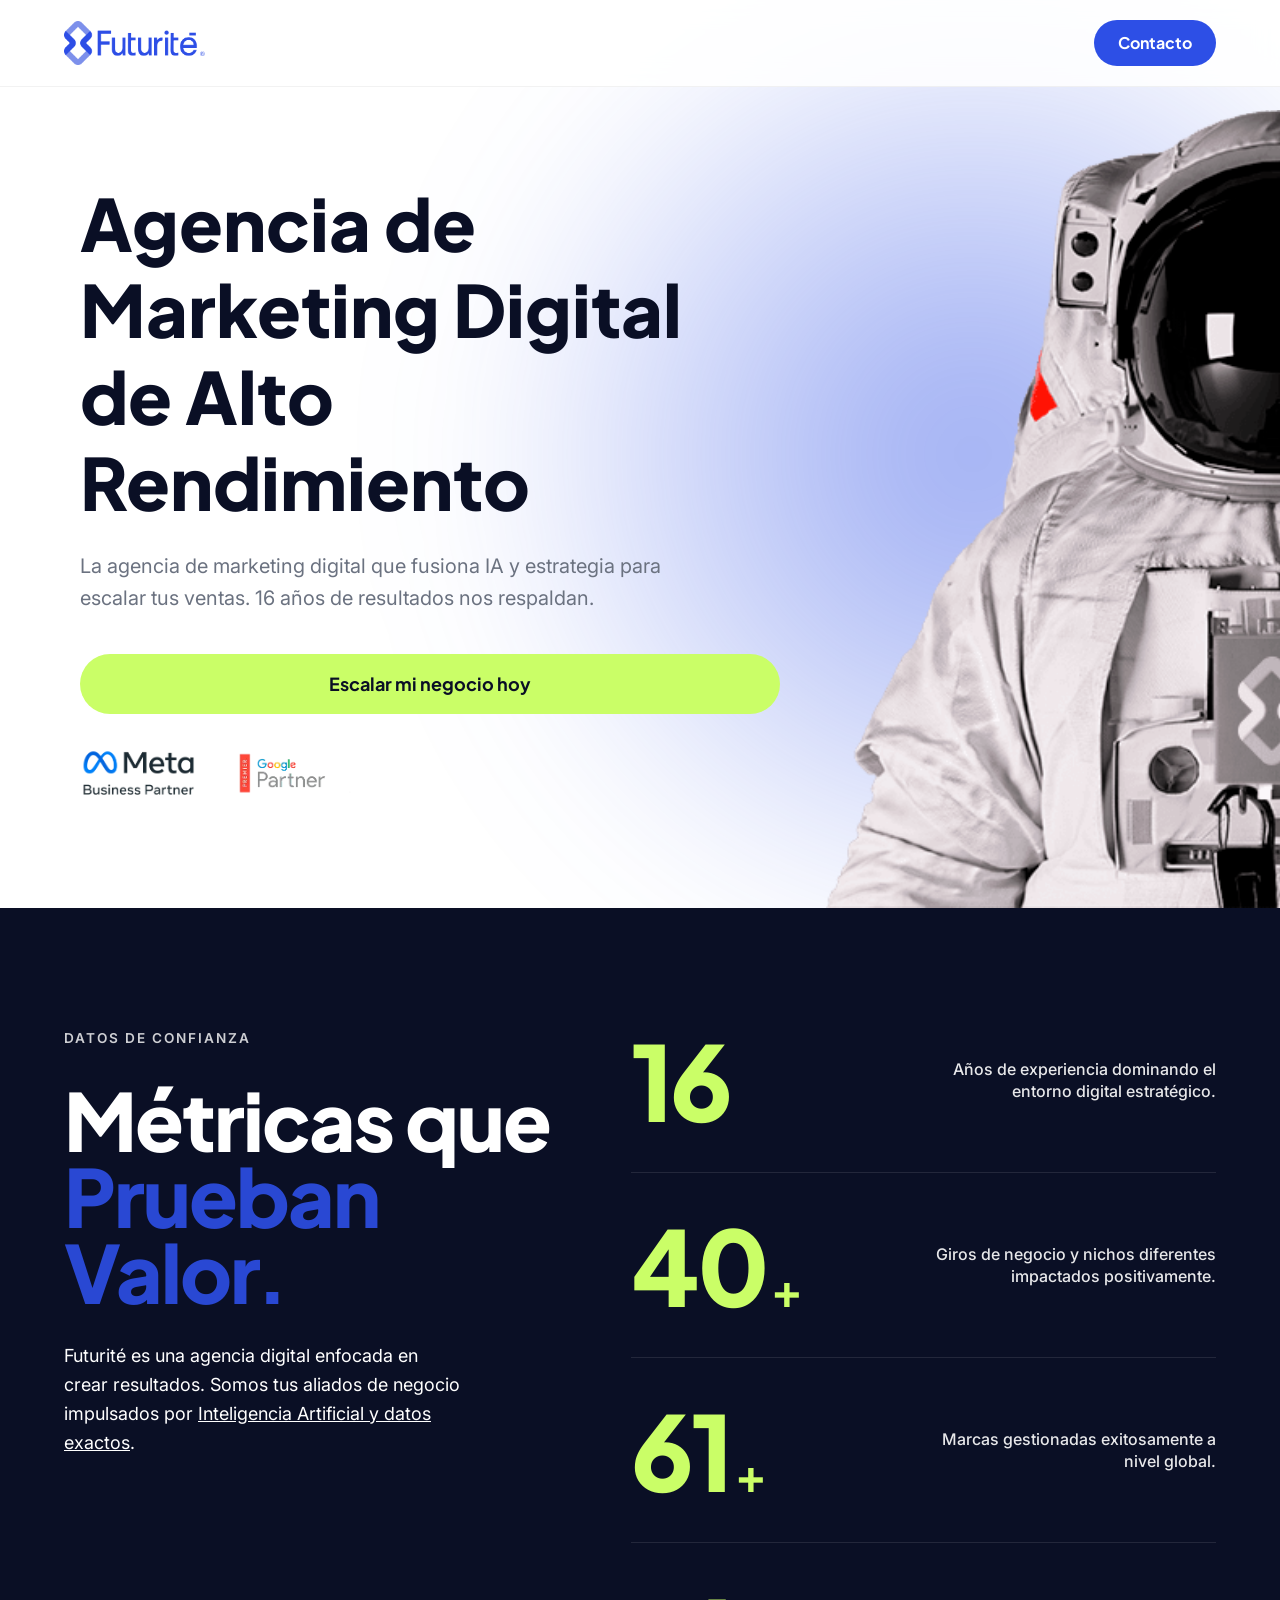
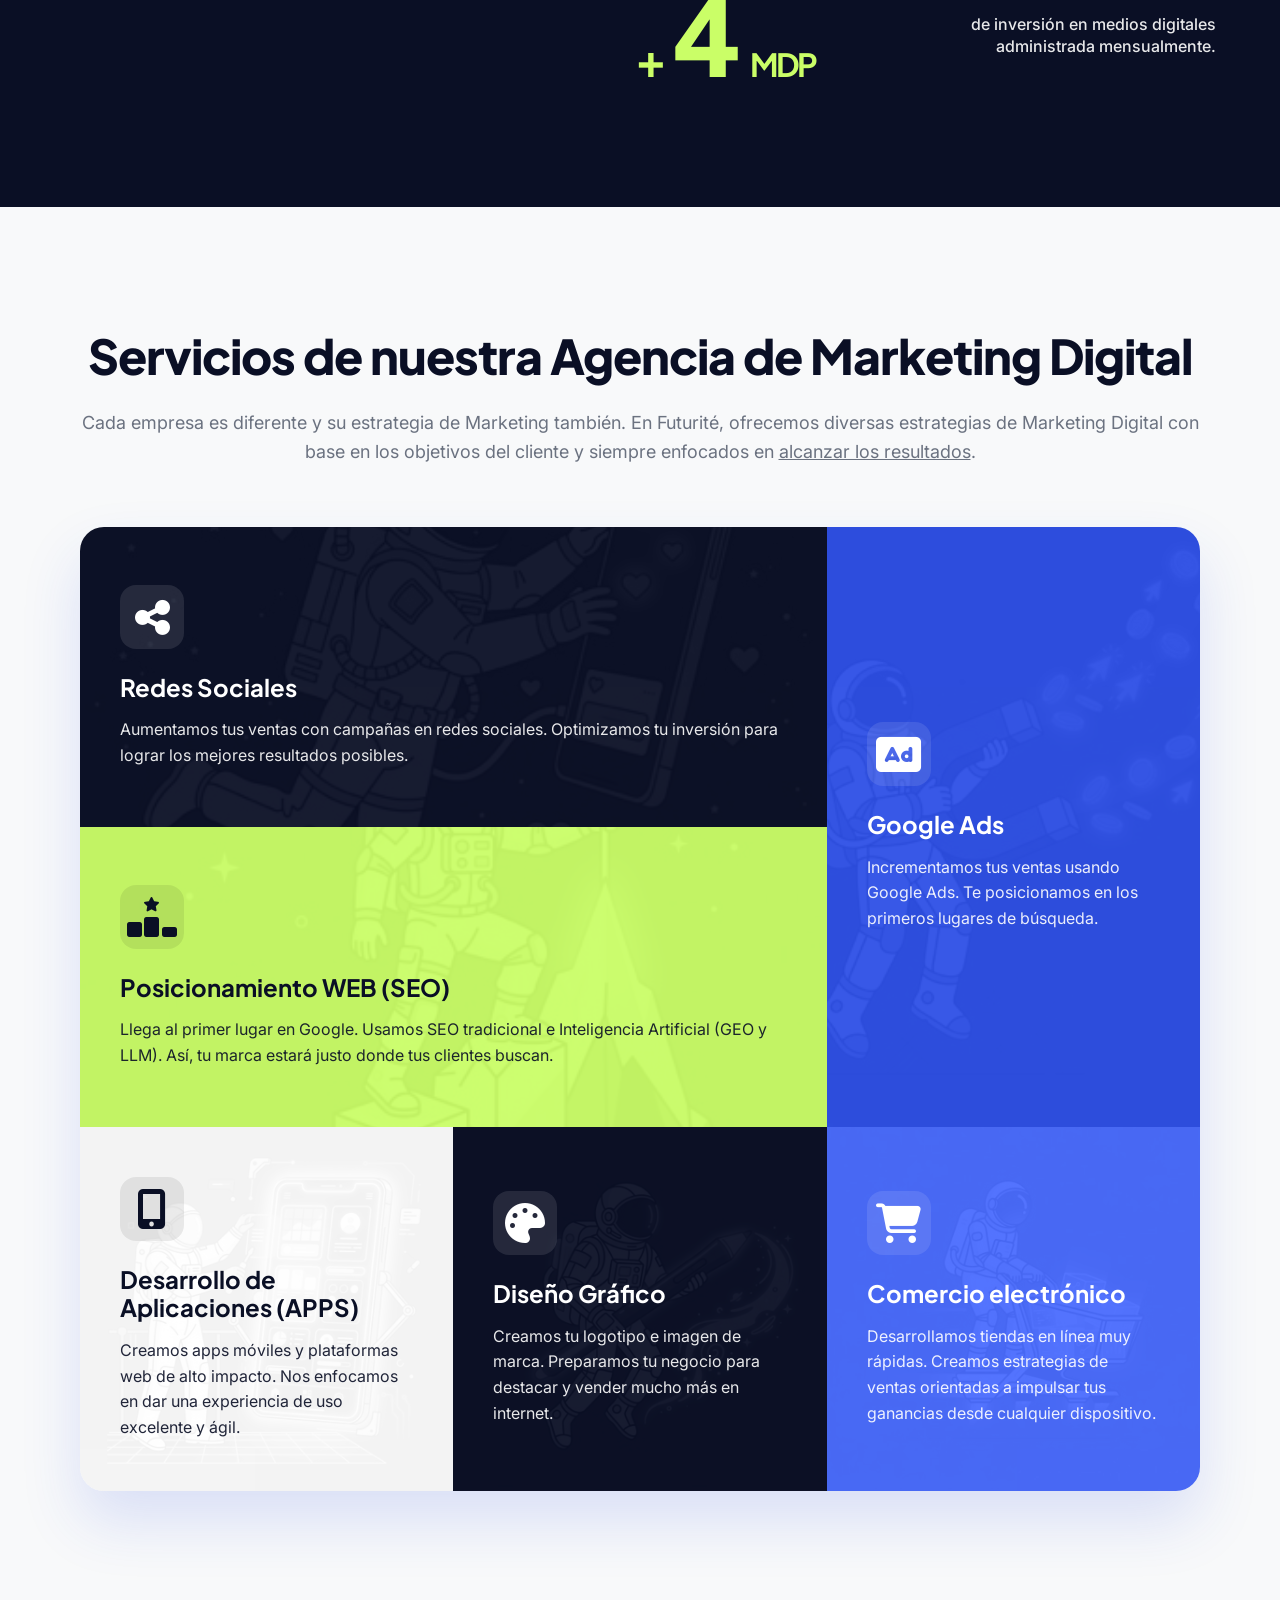
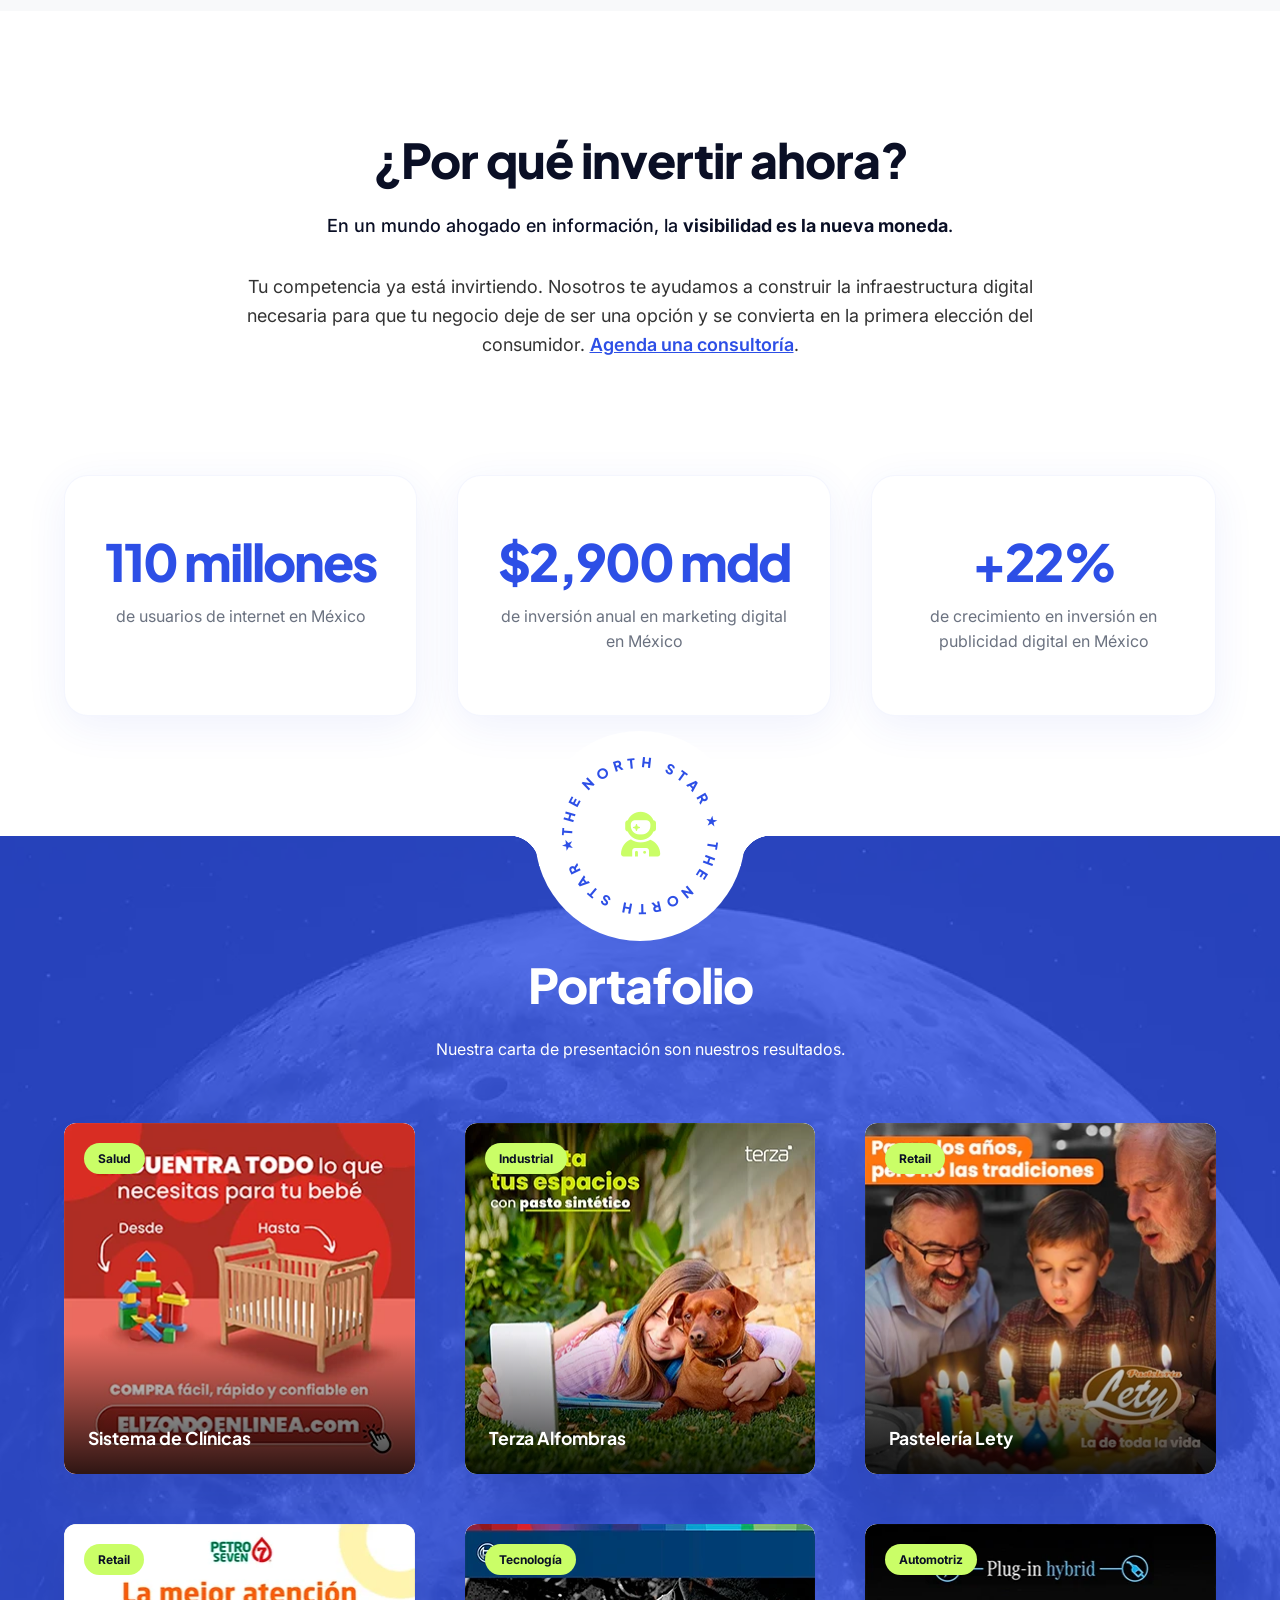
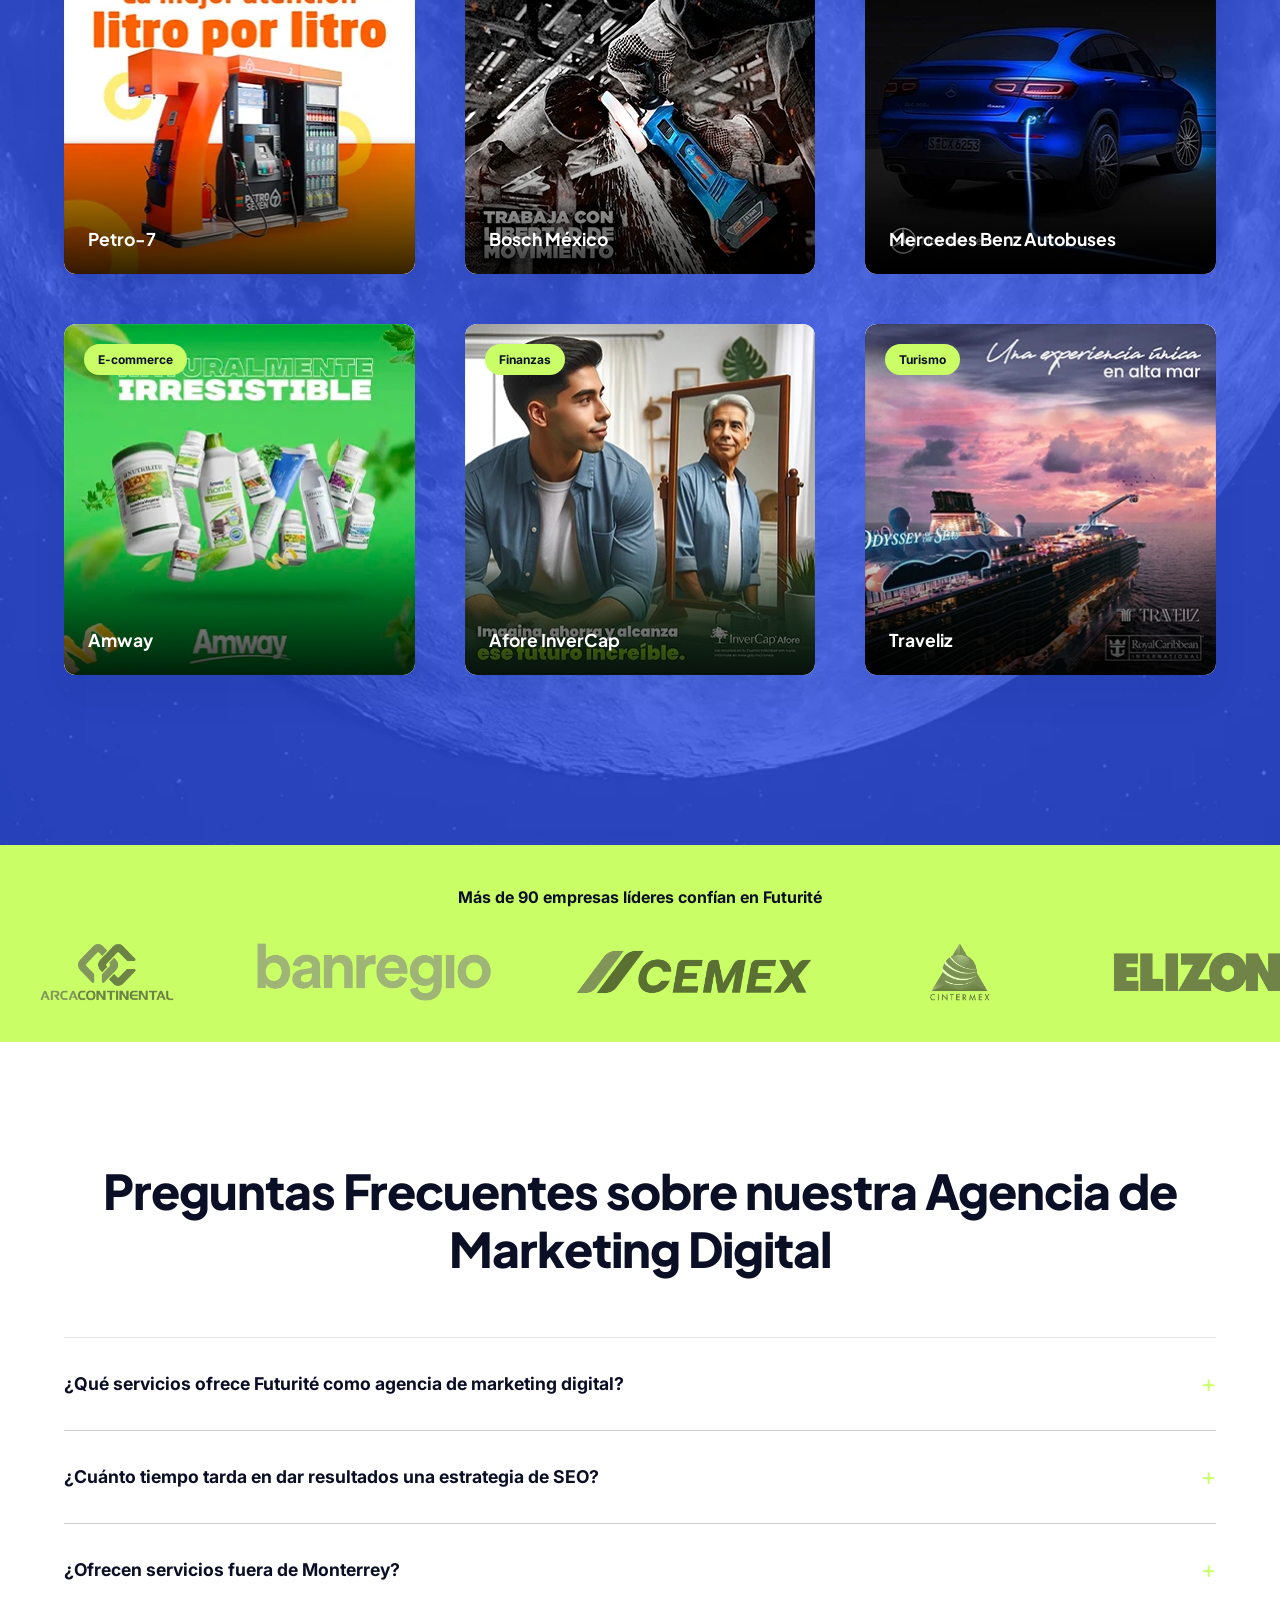
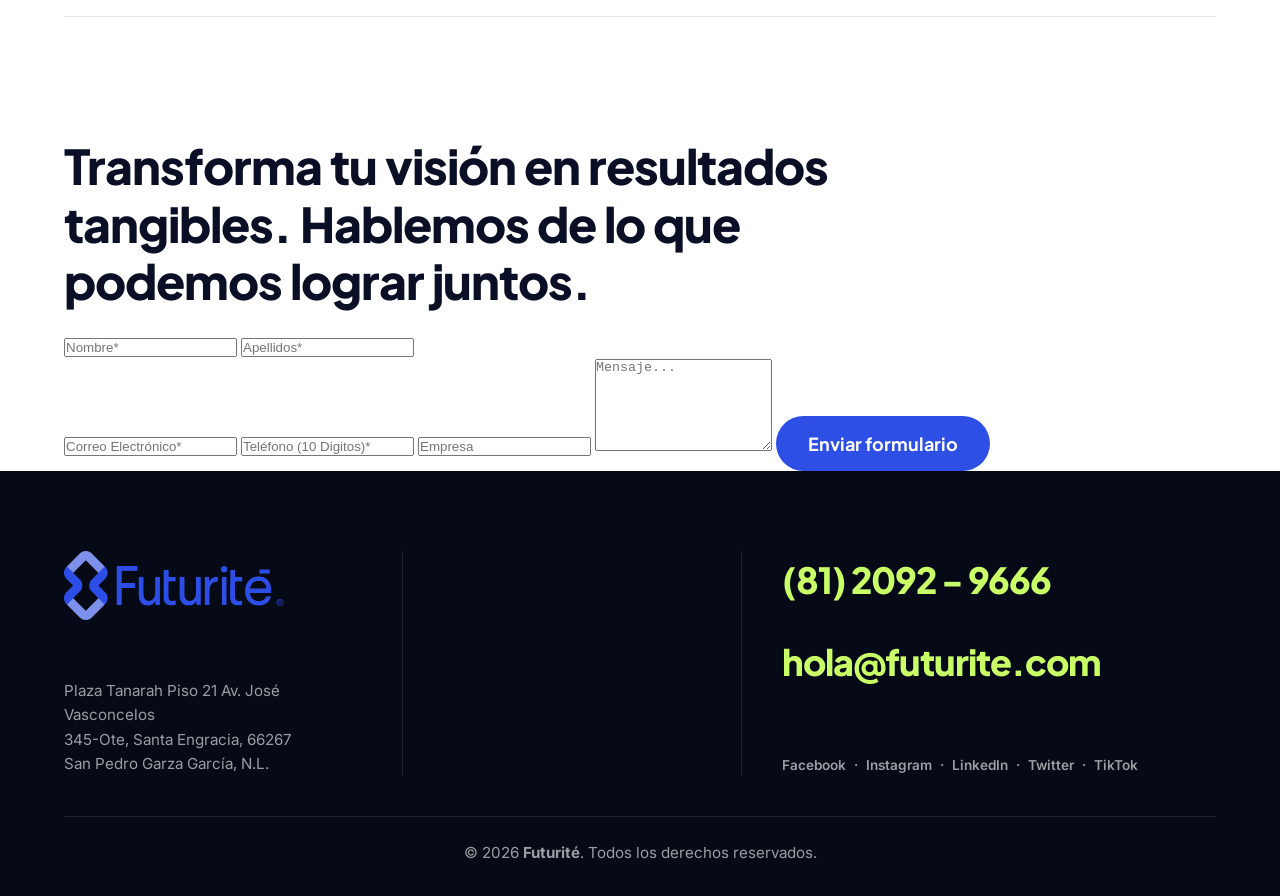
==== commit 5867e8e0: "SEO2" ====
--- a/index.html
+++ b/index.html
@@ -10,12 +10,14 @@
     <link rel="canonical" href="https://futurite.mx/">
     <meta property="og:type" content="website">
     <meta property="og:url" content="https://futurite.mx/">
+    <meta property="og:site_name" content="Futurité">
     <meta property="og:title" content="Agencia de Marketing Digital en Monterrey | Futurité">
     <meta property="og:description"
         content="Aumenta tus ventas con Futurité, tu agencia de marketing digital de alto rendimiento experta en SEO, Google Ads, redes sociales y desarrollo de apps.">
     <meta property="og:image" content="https://futurite.mx/assets/futurite-og-image.jpg">
     <meta name="twitter:card" content="summary_large_image">
     <meta name="twitter:url" content="https://futurite.mx/">
+    <meta name="twitter:site" content="@Futurite">
     <meta name="twitter:title" content="Agencia de Marketing Digital en Monterrey | Futurité">
     <meta name="twitter:description"
         content="Aumenta tus ventas con Futurité, tu agencia de marketing digital de alto rendimiento.">
@@ -47,7 +49,7 @@
     <script type="application/ld+json">
     {
       "@context": "https://schema.org",
-      "@type": "MarketingAgency",
+      "@type": "Organization",
       "name": "Futurité",
       "url": "https://futurite.mx/",
       "logo": "https://futurite.mx/assets/logo.png",
@@ -62,7 +64,8 @@
         "https://futurite.com/",
         "https://www.facebook.com/futuritemx",
         "https://www.instagram.com/futuritemx",
-        "https://www.linkedin.com/company/futurite"
+        "https://www.linkedin.com/company/futurite",
+        "https://twitter.com/Futurite"
       ]
     }
     </script>
@@ -170,7 +173,7 @@
                     Prueban Valor.</h2>
                 <p style="color: var(--clr-base); font-size: 1.125rem; max-width: 400px; line-height: 1.6;">Futurité es
                     una agencia digital enfocada en crear resultados. Somos tus aliados de negocio impulsados por
-                    Inteligencia Artificial y datos exactos.</p>
+                    <a href="#servicios" style="color: inherit; text-decoration: underline;">Inteligencia Artificial y datos exactos</a>.</p>
             </div>
 
             <!-- Columna Derecha: Lista Split -->
@@ -208,10 +211,10 @@
     <!-- 3. Servicios de Marketing Digital -->
     <section class="servicios full-bleed" id="servicios">
         <div class="container title-container">
-            <h2 class="section-title">El Ecosistema del Crecimiento</h2>
+            <h2 class="section-title">Servicios de nuestra Agencia de Marketing Digital</h2>
             <p class="section-subtitle">Cada empresa es diferente y su estrategia de Marketing también. En Futurité,
                 ofrecemos diversas estrategias de Marketing Digital con base en los objetivos del cliente y siempre
-                enfocados en alcanzar los resultados.</p>
+                enfocados en <a href="#confianza" style="color: inherit; text-decoration: underline;">alcanzar los resultados</a>.</p>
         </div>
 
         <div class="servicios-grid full-width-grid">
@@ -223,8 +226,7 @@
                 <div style="position: relative; z-index: 2;">
                     <div class="sv-icon"><i class="fa-solid fa-share-nodes"></i></div>
                     <h3>Redes Sociales</h3>
-                    <p>Como agencia de redes sociales, aumentamos tus ventas y mejoramos tu posicionamiento con campañas
-                        de marketing digital en Monterrey para que llegues a retornos de inversión ideales.</p>
+                    <p>Aumentamos tus ventas con campañas en redes sociales. Optimizamos tu inversión para lograr los mejores resultados posibles.</p>
                 </div>
             </div>
 
@@ -235,8 +237,7 @@
                 <div style="position: relative; z-index: 2;">
                     <div class="sv-icon"><i class="fa-solid fa-rectangle-ad"></i></div>
                     <h3>Google Ads</h3>
-                    <p>Incrementamos tus ventas con campañas de Google Ads en Monterrey a través del posicionamiento en
-                        buscadores y motores de búsqueda.</p>
+                    <p>Incrementamos tus ventas usando Google Ads. Te posicionamos en los primeros lugares de búsqueda.</p>
                 </div>
             </div>
 
@@ -247,10 +248,7 @@
                 <div style="position: relative; z-index: 2;">
                     <div class="sv-icon"><i class="fa-solid fa-ranking-star"></i></div>
                     <h3>Posicionamiento WEB (SEO)</h3>
-                    <p>Te ayudamos a ser la opción #1 en Google con estrategias de SEO que integran el posicionamiento
-                        tradicional y las nuevas tendencias impulsadas por IA. Combinamos técnicas de SEO con Generative
-                        Engine Optimization (GEO) y optimización basada en modelos de lenguaje (LLM SEO) para que tu
-                        marca esté donde tus clientes ya están buscando.</p>
+                    <p>Llega al primer lugar en Google. Usamos SEO tradicional e Inteligencia Artificial (GEO y LLM). Así, tu marca estará justo donde tus clientes buscan.</p>
                 </div>
             </div>
 
@@ -261,9 +259,7 @@
                 <div style="position: relative; z-index: 2;">
                     <div class="sv-icon"><i class="fa-solid fa-mobile-screen-button"></i></div>
                     <h3>Desarrollo de Aplicaciones (APPS)</h3>
-                    <p>Realizamos desarrollos de aplicaciones (APPS), nativas o multiplataformas con enfoque en la
-                        experiencia del usuario (Diseño UX), ya sea para sitios de escritorio o dispositivos móviles.
-                    </p>
+                    <p>Creamos apps móviles y plataformas web de alto impacto. Nos enfocamos en dar una experiencia de uso excelente y ágil.</p>
                 </div>
             </div>
 
@@ -274,8 +270,7 @@
                 <div style="position: relative; z-index: 2;">
                     <div class="sv-icon"><i class="fa-solid fa-palette"></i></div>
                     <h3>Diseño Gráfico</h3>
-                    <p>Diseñamos desde el logotipo hasta toda la imagen corporativa completa para que estés listo para
-                        comenzar con tu estrategia de marketing digital.</p>
+                    <p>Creamos tu logotipo e imagen de marca. Preparamos tu negocio para destacar y vender mucho más en internet.</p>
                 </div>
             </div>
 
@@ -286,8 +281,7 @@
                 <div style="position: relative; z-index: 2;">
                     <div class="sv-icon"><i class="fa-solid fa-cart-shopping"></i></div>
                     <h3>Comercio electrónico</h3>
-                    <p>Desarrollamos tiendas en línea y creamos estrategias de e-commerce orientadas a impulsar tus
-                        ventas online funcionales tanto para usuarios en desktop o móviles.</p>
+                    <p>Desarrollamos tiendas en línea muy rápidas. Creamos estrategias de ventas orientadas a impulsar tus ganancias desde cualquier dispositivo.</p>
                 </div>
             </div>
         </div>
@@ -304,7 +298,7 @@
                         moneda</strong>.</p>
                 <p>Tu competencia ya está invirtiendo. Nosotros te ayudamos a construir la infraestructura digital
                     necesaria para que tu negocio deje de ser una opción y se convierta en la primera elección del
-                    consumidor.</p>
+                    consumidor. <a href="#contacto" style="color: var(--clr-primary); font-weight: 600; text-decoration: underline;">Agenda una consultoría</a>.</p>
 
             </div>
 
@@ -467,7 +461,7 @@
     <section class="faq-section" id="faqs" style="padding: 120px 0; background: var(--clr-base);">
         <div class="container">
             <div style="margin-bottom: 60px; text-align: center;">
-                <h2>Preguntas Frecuentes</h2>
+                <h2>Preguntas Frecuentes sobre nuestra Agencia de Marketing Digital</h2>
             </div>
 
             <div class="faq-accordion">
@@ -475,7 +469,7 @@
                 <details class="faq-item" name="faq-group">
                     <summary class="faq-question">¿Qué servicios ofrece Futurité como agencia de marketing digital?</summary>
                     <div class="faq-answer">
-                        <p>Ofrecemos posicionamiento SEO tradicional y para IA (GEO), gestión de campañas de alto rendimiento en Google Ads, estrategias orientadas a conversión en redes sociales y desarrollo de aplicaciones móviles y sitios web.</p>
+                        <p>Ofrecemos <a href="#servicios" style="text-decoration: underline; color: inherit;">posicionamiento SEO tradicional y para IA (GEO)</a>, gestión de campañas de alto rendimiento en Google Ads, estrategias orientadas a conversión en redes sociales y desarrollo de aplicaciones móviles y sitios web.</p>
                     </div>
                 </details>
 
@@ -491,7 +485,7 @@
                 <details class="faq-item" name="faq-group">
                     <summary class="faq-question">¿Ofrecen servicios fuera de Monterrey?</summary>
                     <div class="faq-answer">
-                        <p>Sí, aunque nuestra sede corporativa está en Monterrey (San Pedro Garza García), contamos con presencia en CDMX, Querétaro y Cancún, operando campañas exitosas para clientes en todo México e internacionalmente.</p>
+                        <p>Sí, aunque nuestra sede corporativa está en Monterrey (San Pedro Garza García), contamos con presencia en CDMX, Querétaro y Cancún, operando campañas exitosas para <a href="#contacto" style="text-decoration: underline; color: inherit;">clientes en todo México e internacionalmente</a>.</p>
                     </div>
                 </details>
             </div>
@@ -538,7 +532,9 @@
                 <!-- Right Column -->
                 <div class="footer-alt-col footer-alt-contact">
                     <a href="tel:8120929666" class="footer-big-link">(81) 2092 - 9666</a>
+                    <!--email_off-->
                     <a href="mailto:hola@futurite.com" class="footer-big-link">hola@futurite.com</a>
+                    <!--/email_off-->
 
                     <div class="footer-alt-socials">
                         <a href="https://www.facebook.com/Futurite/" target="_blank"
@@ -547,7 +543,7 @@
                             rel="noopener noreferrer">Instagram</a> &middot;
                         <a href="https://mx.linkedin.com/company/futurite" target="_blank"
                             rel="noopener noreferrer">LinkedIn</a> &middot;
-                        <a href="https://x.com/Futurite" target="_blank" rel="noopener noreferrer">Twitter</a> &middot;
+                        <a href="https://twitter.com/Futurite" target="_blank" rel="noopener noreferrer">Twitter</a> &middot;
                         <a href="https://www.tiktok.com/@futurite_oficial" target="_blank"
                             rel="noopener noreferrer">TikTok</a>
                     </div>
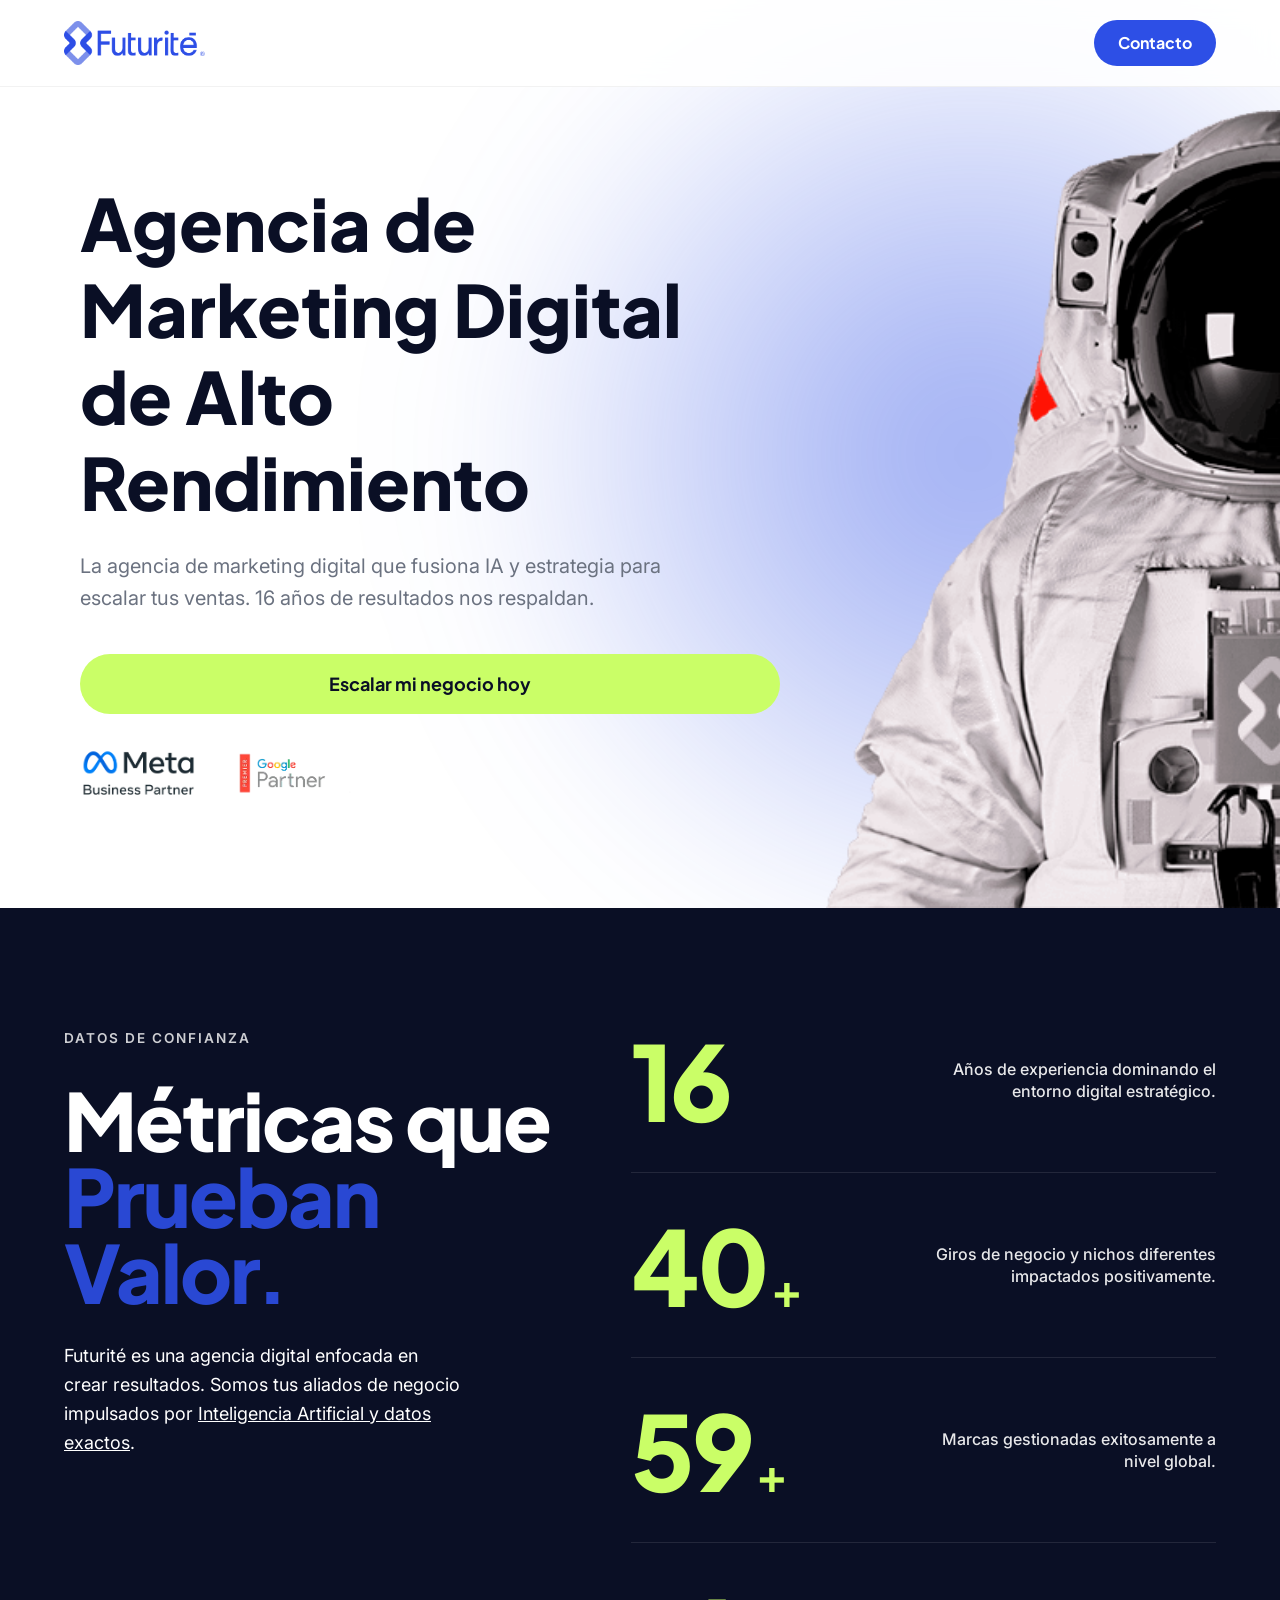
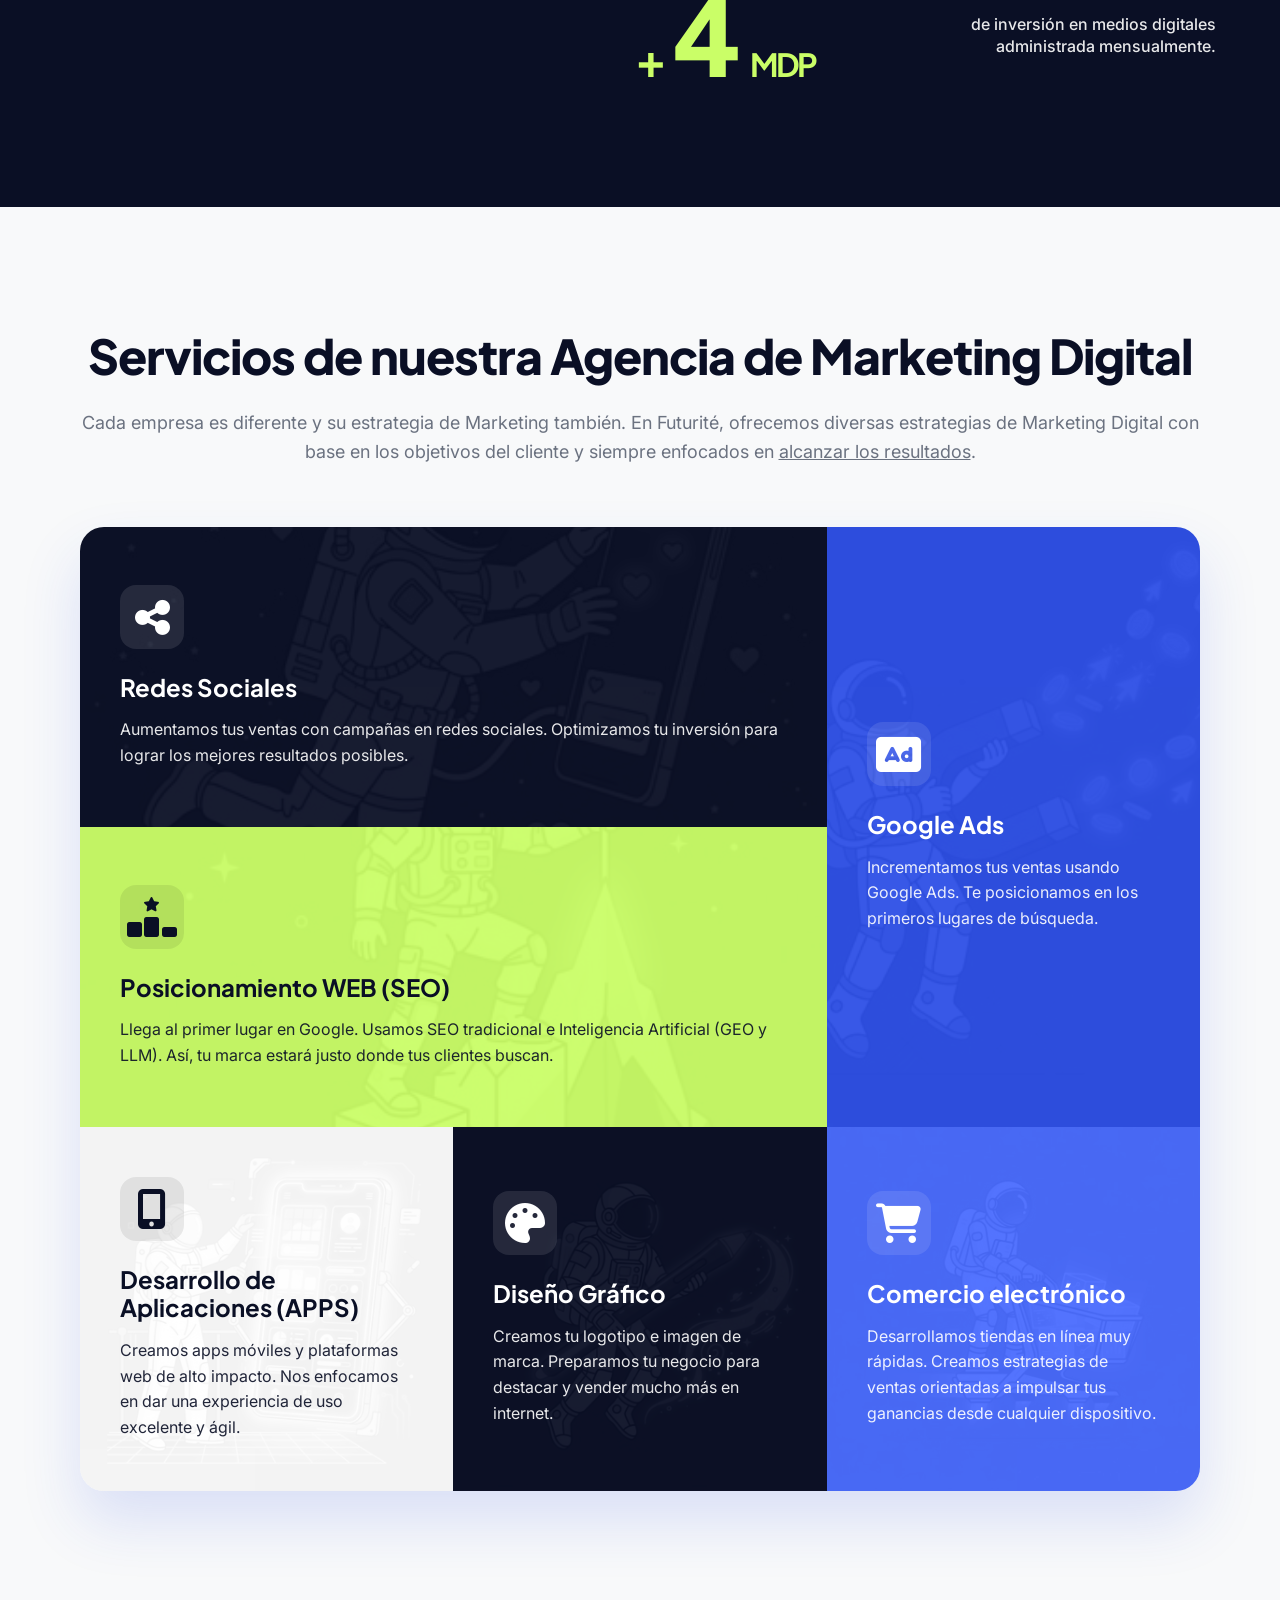
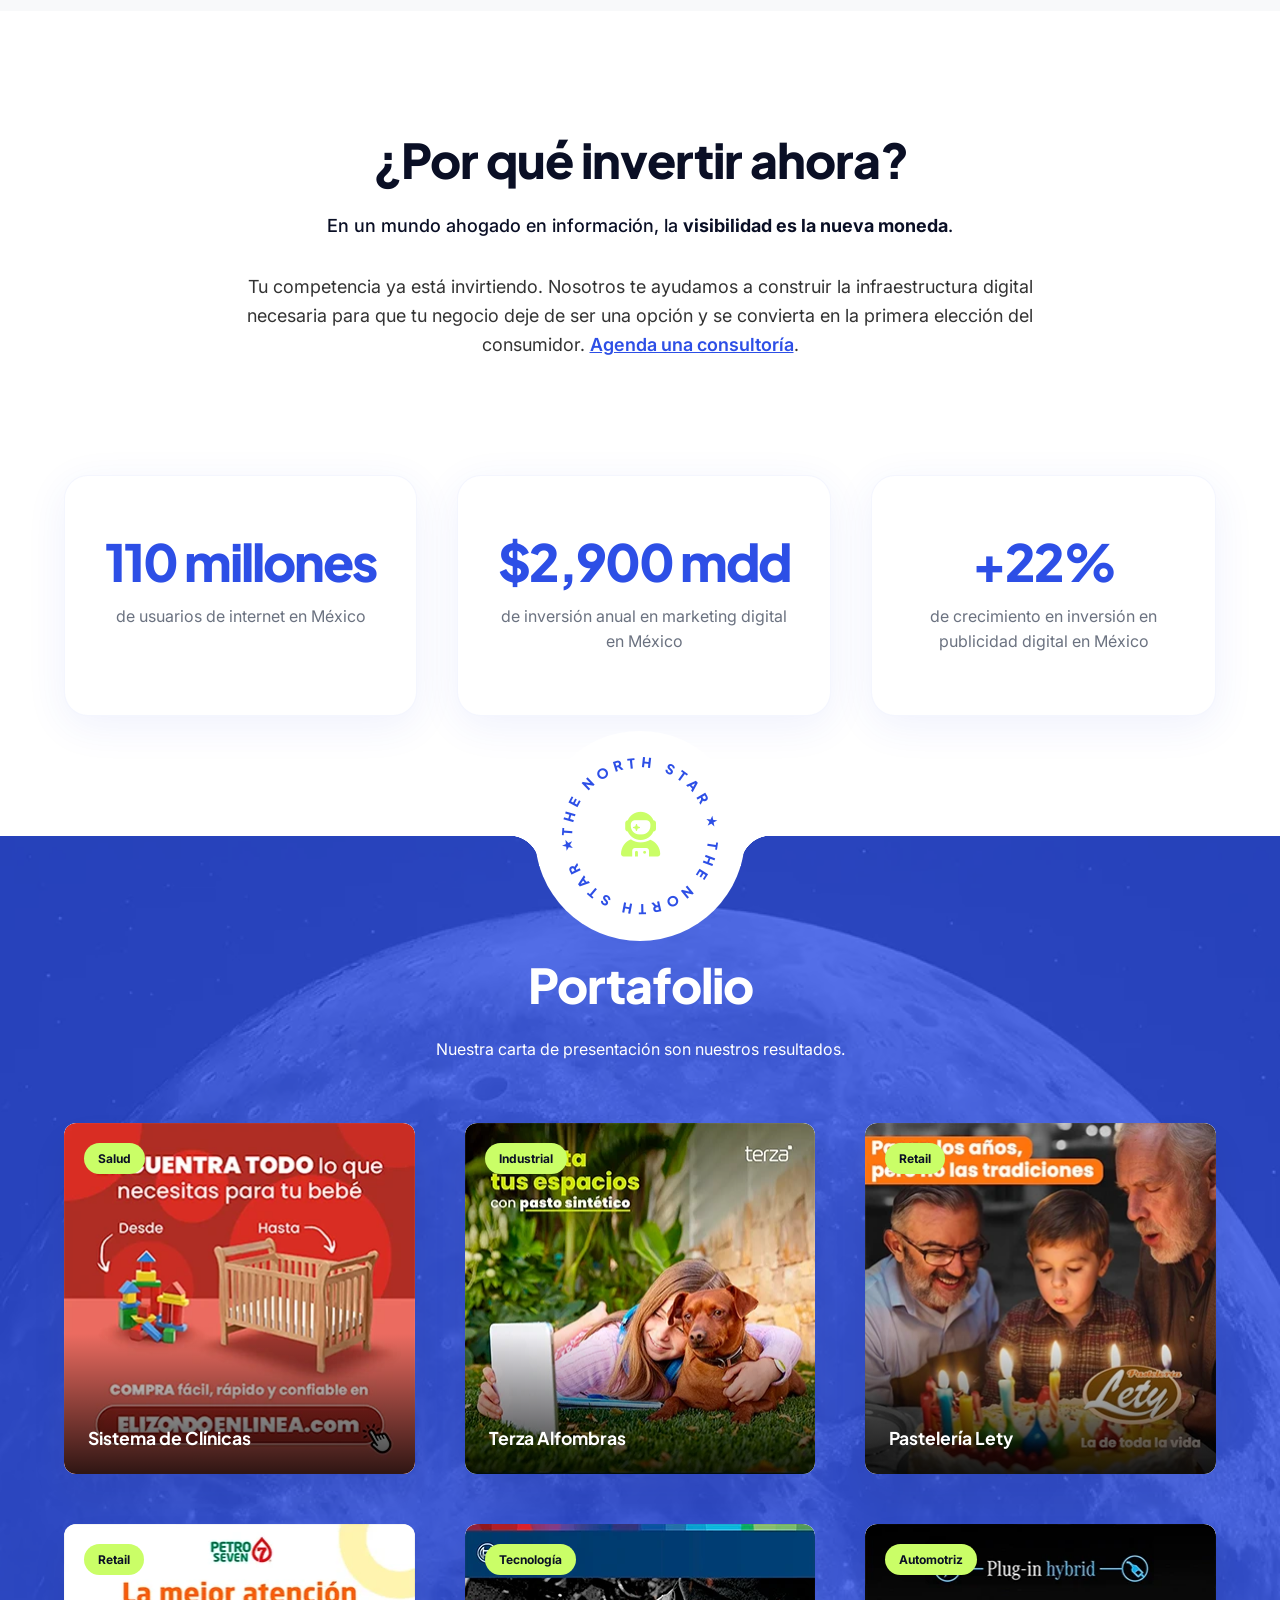
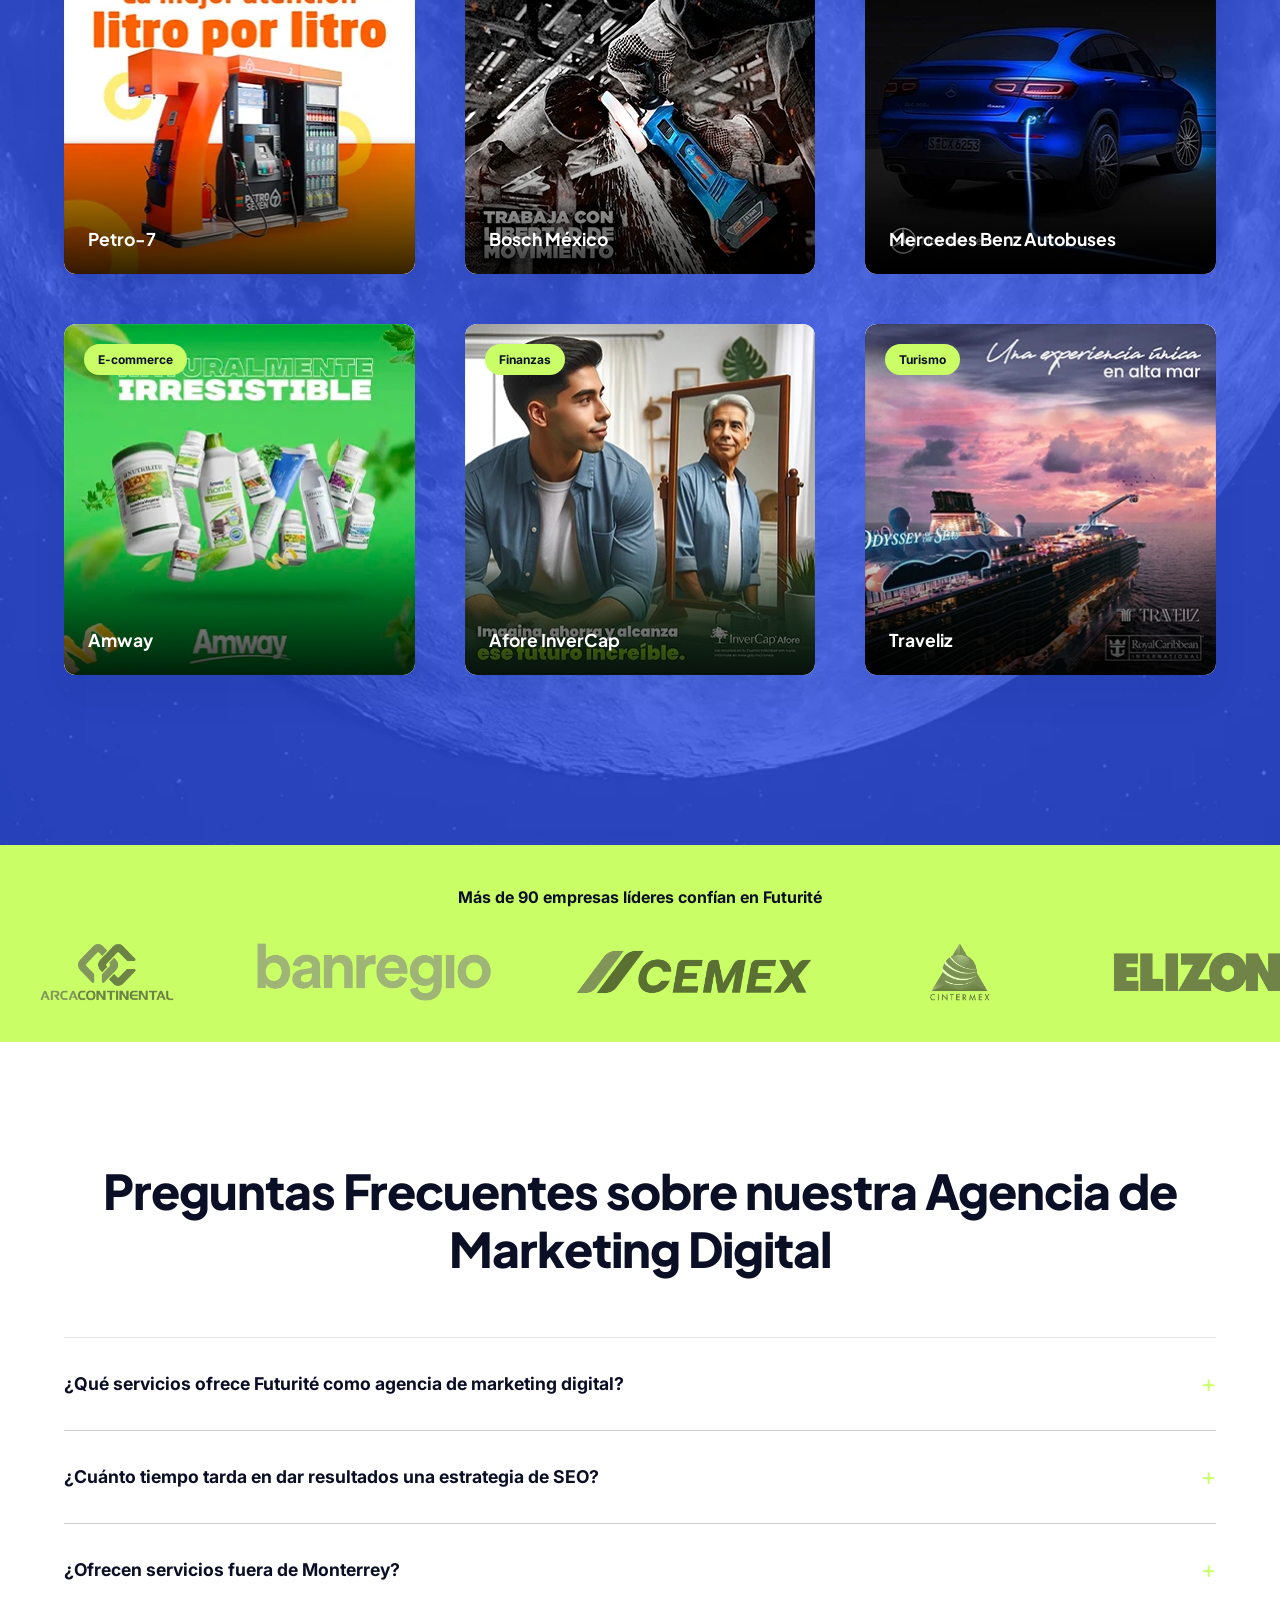
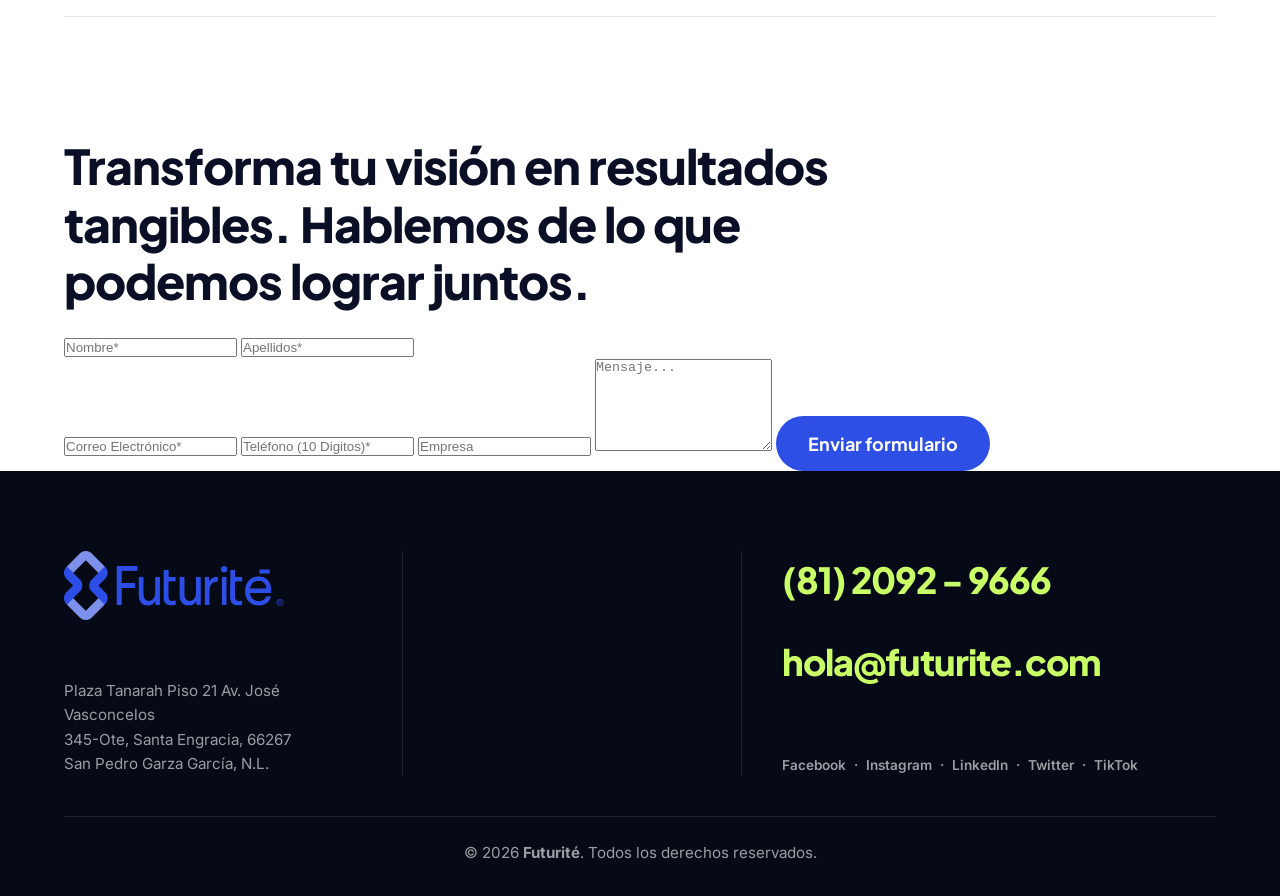
==== commit 4ab6c490: "Analytics" ====
--- a/index.html
+++ b/index.html
@@ -2,6 +2,15 @@
 <html lang="es">
 
 <head>
+    <!-- Google tag (gtag.js) -->
+    <script async src="https://www.googletagmanager.com/gtag/js?id=G-5R74JVFZKW"></script>
+    <script>
+      window.dataLayer = window.dataLayer || [];
+      function gtag(){dataLayer.push(arguments);}
+      gtag('js', new Date());
+
+      gtag('config', 'G-5R74JVFZKW');
+    </script>
     <meta charset="UTF-8">
     <meta name="viewport" content="width=device-width, initial-scale=1.0">
     <title>Agencia de Marketing Digital en Monterrey | Futurite</title>
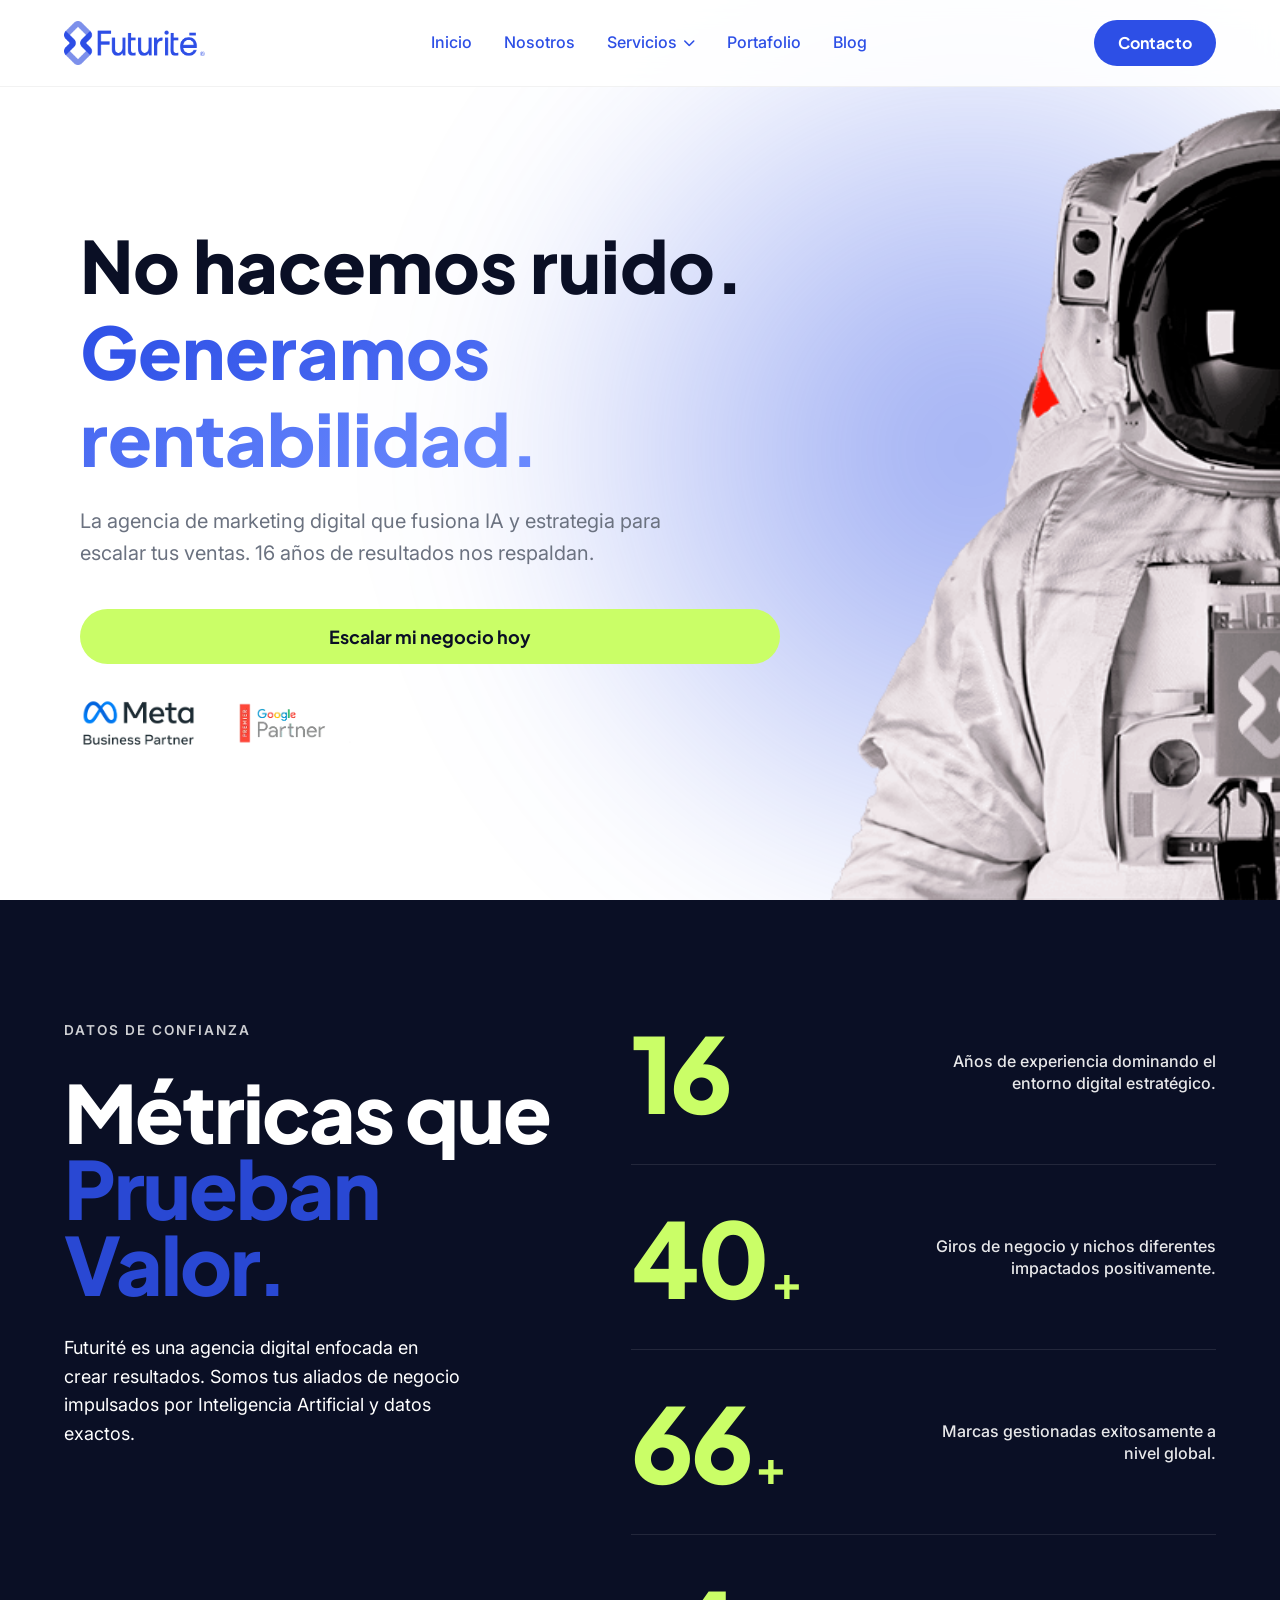
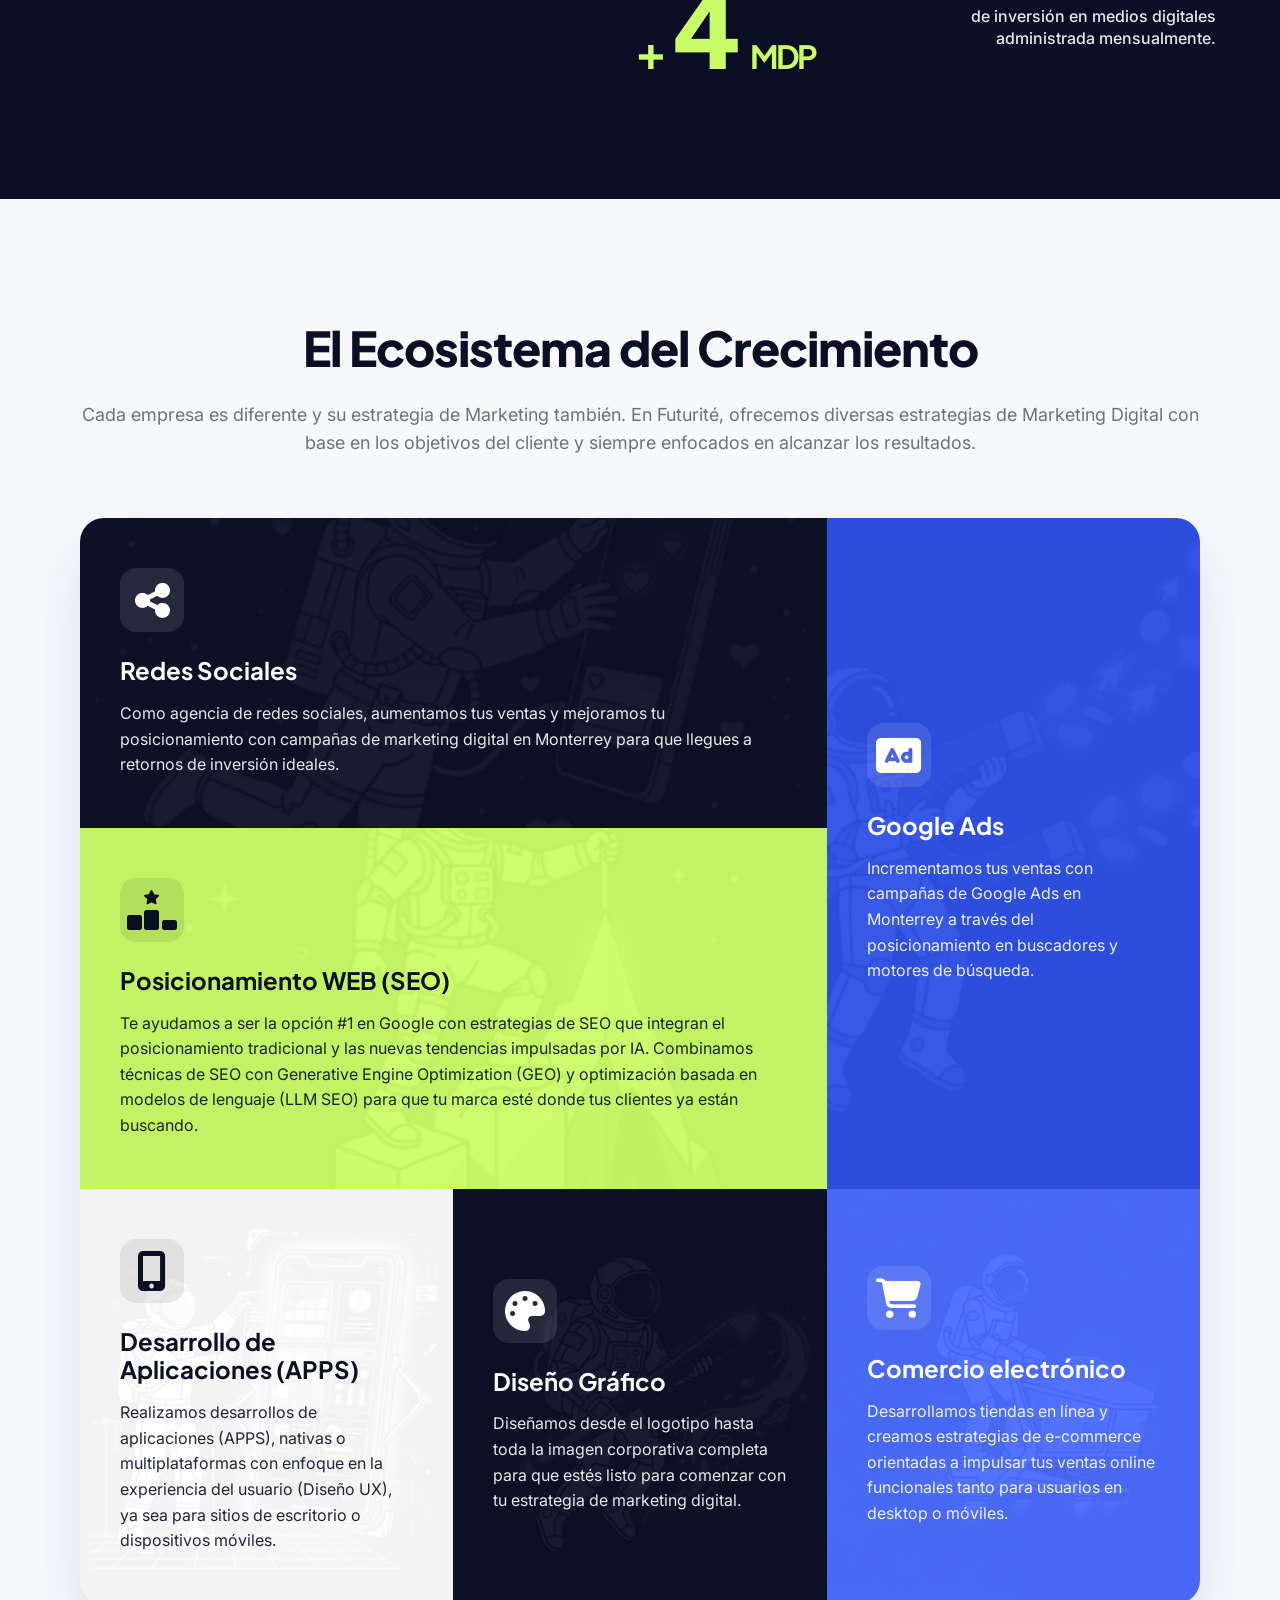
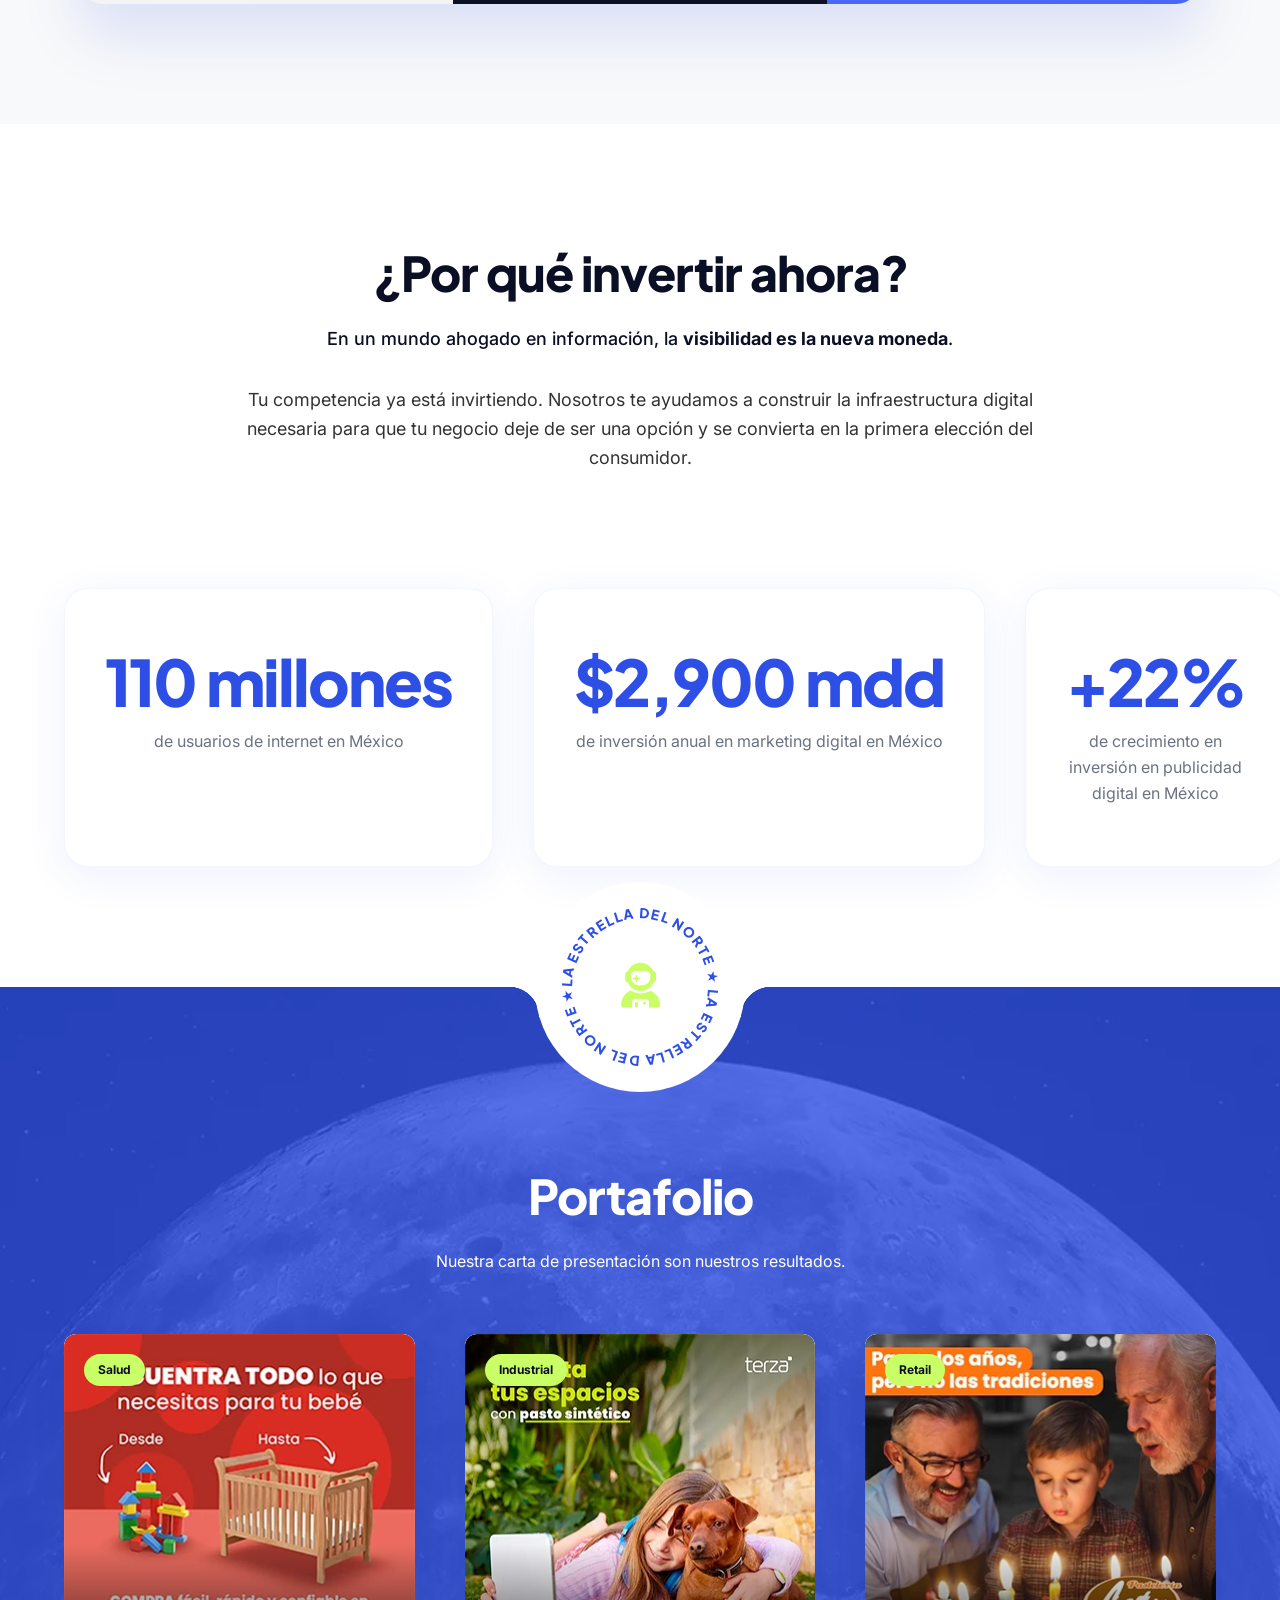
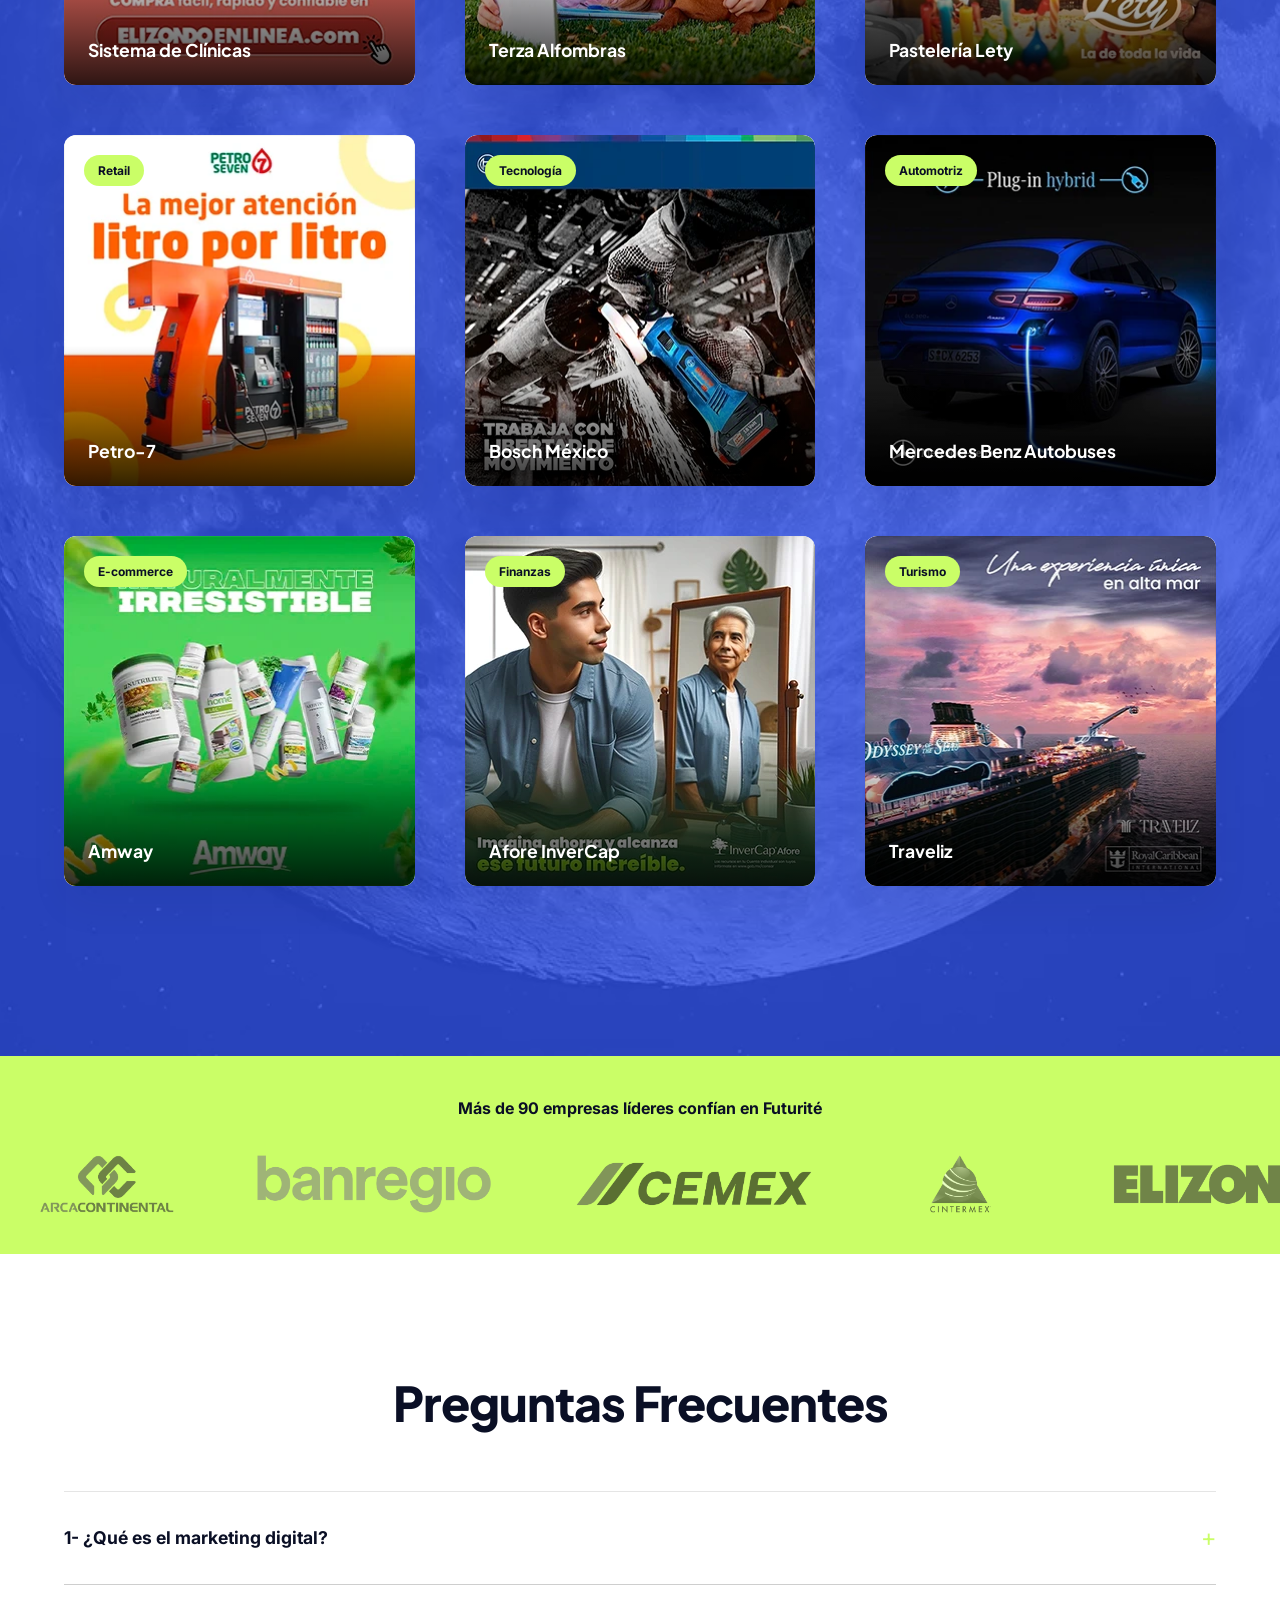
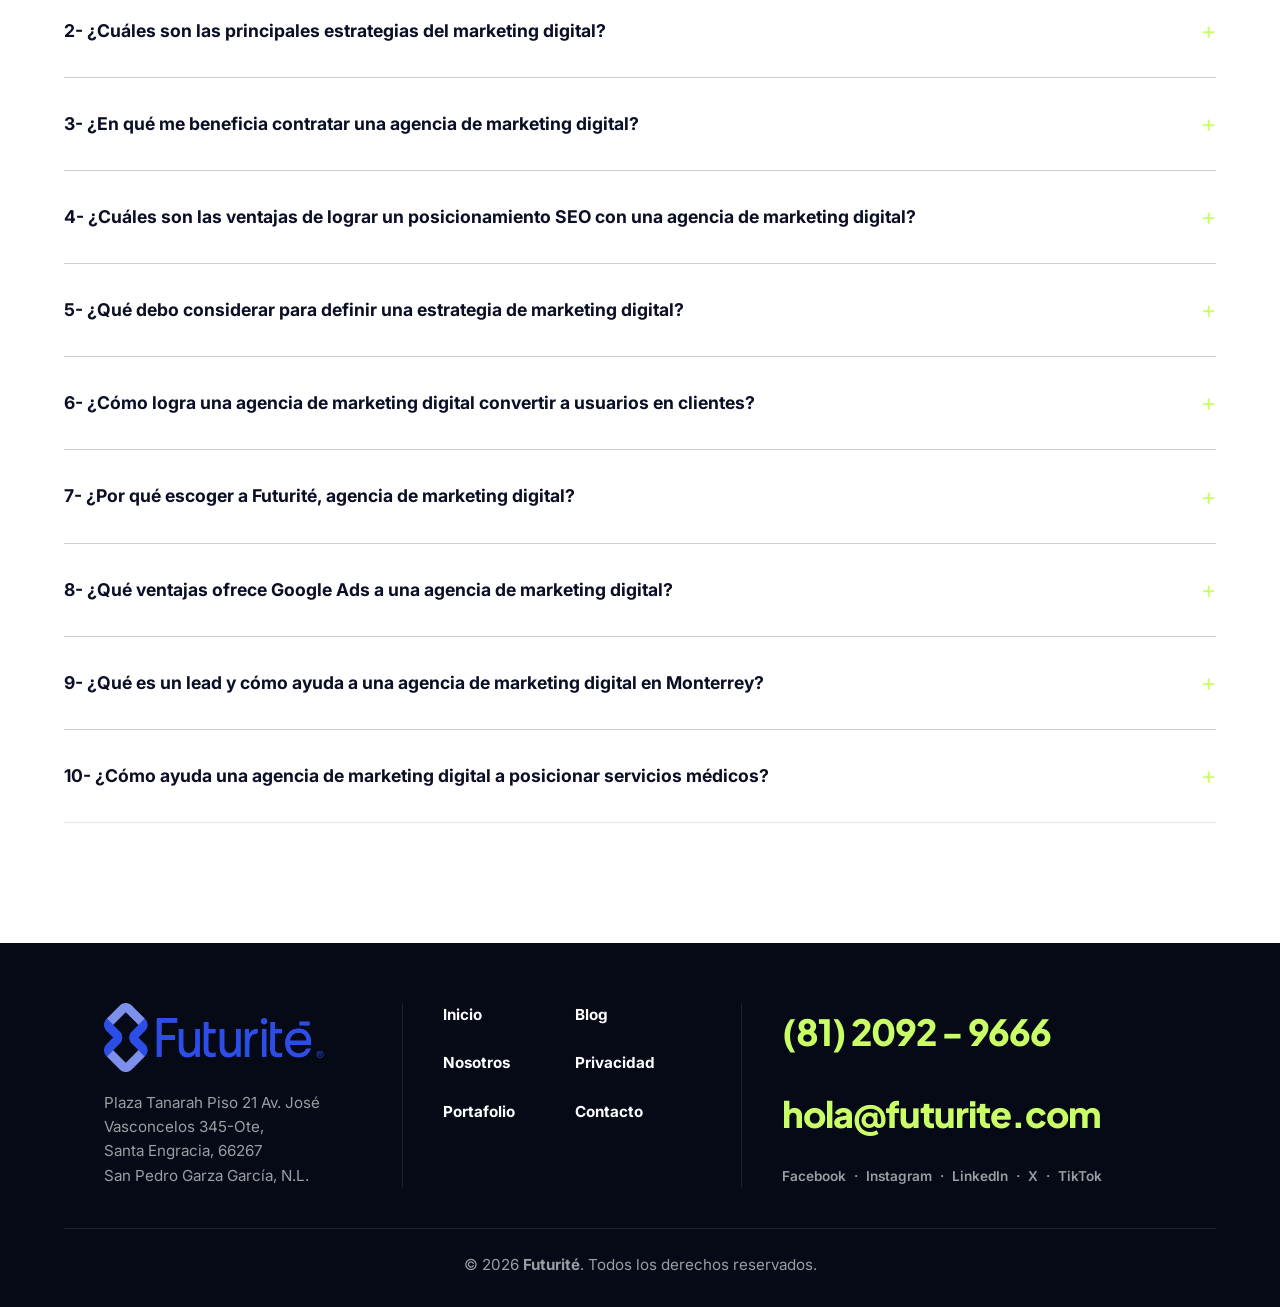
==== commit 8fbd43ef: "Avances de la página, se terminaron las secciones de SEO, APPS, COMERCIO ELECTRONICO Y MARQUETING MÉ" ====
--- a/index.html
+++ b/index.html
@@ -1,113 +1,17 @@
 <!DOCTYPE html>
 <html lang="es">
-
 <head>
-    <!-- Google tag (gtag.js) -->
-    <script async src="https://www.googletagmanager.com/gtag/js?id=G-5R74JVFZKW"></script>
-    <script>
-      window.dataLayer = window.dataLayer || [];
-      function gtag(){dataLayer.push(arguments);}
-      gtag('js', new Date());
-
-      gtag('config', 'G-5R74JVFZKW');
-    </script>
     <meta charset="UTF-8">
     <meta name="viewport" content="width=device-width, initial-scale=1.0">
-    <title>Agencia de Marketing Digital en Monterrey | Futurite</title>
-    <meta name="description"
-        content="Aumenta tus ventas con Futurité, tu agencia de marketing digital de alto rendimiento experta en SEO, Google Ads, redes sociales y desarrollo de apps.">
-    <link rel="canonical" href="https://futurite.mx/">
-    <meta property="og:type" content="website">
-    <meta property="og:url" content="https://futurite.mx/">
-    <meta property="og:site_name" content="Futurité">
-    <meta property="og:title" content="Agencia de Marketing Digital en Monterrey | Futurité">
-    <meta property="og:description"
-        content="Aumenta tus ventas con Futurité, tu agencia de marketing digital de alto rendimiento experta en SEO, Google Ads, redes sociales y desarrollo de apps.">
-    <meta property="og:image" content="https://futurite.mx/assets/futurite-og-image.jpg">
-    <meta name="twitter:card" content="summary_large_image">
-    <meta name="twitter:url" content="https://futurite.mx/">
-    <meta name="twitter:site" content="@Futurite">
-    <meta name="twitter:title" content="Agencia de Marketing Digital en Monterrey | Futurité">
-    <meta name="twitter:description"
-        content="Aumenta tus ventas con Futurité, tu agencia de marketing digital de alto rendimiento.">
-    <meta name="twitter:image" content="https://futurite.mx/assets/futurite-og-image.jpg">
+    <title>Futurité | La Agencia de Marketing de Alto Rendimiento</title>
+    <meta name="description" content="La agencia de marketing digital que fusiona IA y estrategia para escalar tus ventas. 16 años de resultados nos respaldan.">
     <link rel="preconnect" href="https://fonts.googleapis.com">
     <link rel="preconnect" href="https://fonts.gstatic.com" crossorigin>
-    <link
-        href="https://fonts.googleapis.com/css2?family=Inter:wght@400;500;600&family=Plus+Jakarta+Sans:wght@500;600;700;800&display=swap"
-        rel="stylesheet">
+    <link href="https://fonts.googleapis.com/css2?family=Inter:wght@400;500;600&family=Plus+Jakarta+Sans:wght@500;600;700;800&display=swap" rel="stylesheet">
     <link rel="stylesheet" href="https://cdnjs.cloudflare.com/ajax/libs/font-awesome/6.4.0/css/all.min.css">
     <link rel="stylesheet" href="style.css">
     <link rel="icon" type="image/png" href="./assets/favicon.png">
-    <!-- Meta Pixel Code -->
-    <script async type="4775081c8330426ee4dcadc5-text/javascript">
-        !function(f,b,e,v,n,t,s)
-        {if(f.fbq)return;n=f.fbq=function(){n.callMethod?
-        n.callMethod.apply(n,arguments):n.queue.push(arguments)};
-        if(!f._fbq)f._fbq=n;n.push=n;n.loaded=!0;n.version='2.0';
-        n.queue=[];t=b.createElement(e);t.async=!0;
-        t.src=v;s=b.getElementsByTagName(e)[0];
-        s.parentNode.insertBefore(t,s)}(window, document,'script',
-        'https://connect.facebook.net/en_US/fbevents.js');
-        fbq('init', '1508926559403454');
-        fbq('track', 'PageView');
-    </script>
-    <noscript><img height="1" width="1" style="display:none"
-            src="https://www.facebook.com/tr?id=1508926559403454&ev=PageView&noscript=1" /></noscript>
-    <!-- End Meta Pixel Code -->
-    <script type="application/ld+json">
-    {
-      "@context": "https://schema.org",
-      "@type": "Organization",
-      "name": "Futurité",
-      "url": "https://futurite.mx/",
-      "logo": "https://futurite.mx/assets/logo.png",
-      "description": "Agencia de marketing digital de alto rendimiento en Monterrey, experta en SEO, Google Ads, Social Media y Desarrollo de Apps.",
-      "address": {
-        "@type": "PostalAddress",
-        "addressLocality": "Monterrey",
-        "addressRegion": "Nuevo León",
-        "addressCountry": "MX"
-      },
-      "sameAs": [
-        "https://futurite.com/",
-        "https://www.facebook.com/futuritemx",
-        "https://www.instagram.com/futuritemx",
-        "https://www.linkedin.com/company/futurite",
-        "https://twitter.com/Futurite"
-      ]
-    }
-    </script>
-    <script type="application/ld+json">
-    {
-      "@context": "https://schema.org",
-      "@type": "FAQPage",
-      "mainEntity": [{
-        "@type": "Question",
-        "name": "¿Qué servicios ofrece Futurité como agencia de marketing digital?",
-        "acceptedAnswer": {
-          "@type": "Answer",
-          "text": "Ofrecemos posicionamiento SEO tradicional y para IA (GEO), gestión de campañas de alto rendimiento en Google Ads, estrategias orientadas a conversión en redes sociales y desarrollo de aplicaciones móviles y sitios web."
-        }
-      }, {
-        "@type": "Question",
-        "name": "¿Cuánto tiempo tarda en dar resultados una estrategia de SEO?",
-        "acceptedAnswer": {
-          "@type": "Answer",
-          "text": "En Futurité, combinamos tecnología y datos exactos. Generalmente, los primeros indicadores de crecimiento orgánico comienzan a ser visibles entre el tercer y sexto mes, dependiendo de la competitividad de tu industria."
-        }
-      }, {
-        "@type": "Question",
-        "name": "¿Ofrecen servicios fuera de Monterrey?",
-        "acceptedAnswer": {
-          "@type": "Answer",
-          "text": "Sí, aunque nuestra sede corporativa está en Monterrey (San Pedro Garza García), contamos con presencia en CDMX, Querétaro y Cancún, operando campañas exitosas para clientes en todo México e internacionalmente."
-        }
-      }]
-    }
-    </script>
 </head>
-
 <body>
 
     <!-- Header Navigation (Minimal) -->
@@ -117,10 +21,25 @@
                 <img src="./assets/logo_futurite_ch.png" alt="Futurité" class="nav-logo-img">
             </div>
             <nav class="nav-links">
+                <a href="#home">Inicio</a>
+                <a href="nosotros.html">Nosotros</a>
+                <div class="nav-dropdown">
+                    <a href="#servicios" class="dropdown-toggle" style="display:flex; align-items:center; gap:6px;">Servicios <i class="fa-solid fa-chevron-down" style="font-size: 0.75rem;"></i></a>
+                    <ul class="dropdown-menu">
+                        <li><a href="agencia-de-redes-sociales.html">Redes Sociales</a></li>
+                        <li><a href="agencia-de-google-ads.html">Google Ads</a></li>
+                                                <li><a href="agencia-seo.html">SEO</a></li>
+                        <li><a href="desarrollo-aplicaciones-moviles.html">APP'S</a></li>
+                        <li><a href="comercio-electronico.html">Comercio Electrónico</a></li>
+                        <li><a href="marketing-medico.html">Marketing médico</a></li>
+                    </ul>
+                </div>
+                <a href="portafolio.html">Portafolio</a>
+                <a href="https://futurite.com/blog-marketing-digital/" target="_blank" rel="noopener noreferrer">Blog</a>
                 <!-- Mobile ONLY Button -->
-                <a href="#contacto" class="btn btn-primary nav-btn-mobile">Contacto</a>
+                <a href="contacto.html" class="btn btn-primary nav-btn-mobile">Contacto</a>
             </nav>
-            <a href="#contacto" class="btn btn-primary nav-btn">Contacto</a>
+            <a href="contacto.html" class="btn btn-primary nav-btn">Contacto</a>
             <!-- Hamburger Toggle -->
             <button class="mobile-menu-btn" aria-label="Abrir Menú"><i class="fa-solid fa-bars"></i></button>
         </div>
@@ -128,7 +47,7 @@
 
     <!-- 1. Hero Section -->
     <section class="hero" id="home">
-
+        
         <!-- Creative Video Background layer -->
         <div class="hero-video-wrapper">
             <video src="./videos/hero.mp4" autoplay loop muted playsinline class="hero-video-media"></video>
@@ -152,11 +71,10 @@
 
         <div class="container hero-container">
             <div class="hero-content">
-                <h1 class="hero-title">Agencia de Marketing Digital de Alto Rendimiento</h1>
-                <p class="hero-subtitle">La agencia de marketing digital que fusiona IA y estrategia para escalar tus
-                    ventas. 16 años de resultados nos respaldan.</p>
+                <h1 class="hero-title">No hacemos ruido.<br><span class="text-gradient">Generamos rentabilidad.</span></h1>
+                <p class="hero-subtitle">La agencia de marketing digital que fusiona IA y estrategia para escalar tus ventas. 16 años de resultados nos respaldan.</p>
                 <div class="hero-actions">
-                    <a href="#contacto" class="btn btn-lime">Escalar mi negocio hoy</a>
+                    <button class="btn btn-lime">Escalar mi negocio hoy</button>
                     <div class="trust-badges">
                         <img src="./assets/icono-meta-business.webp" alt="Meta Business Partner" class="partner-logo">
                         <img src="./assets/icono-google-premier.webp" alt="Google Partner" class="partner-logo">
@@ -171,18 +89,10 @@
         <div class="container stats-new-container">
             <!-- Columna Izquierda: Títulos -->
             <div class="stats-new-title-col">
-                <span class="eyebrow"
-                    style="font-size: 0.85rem; letter-spacing: 2px; text-transform: uppercase; color: var(--clr-base); opacity: 0.8; margin-bottom: 32px; display: block; font-weight: 600;">Datos
-                    de Confianza</span>
-                <h2
-                    style="font-size: 5rem; font-weight: 800; line-height: 0.95; letter-spacing: -2px; color: var(--clr-base); margin-bottom: 0;">
-                    Métricas que</h2>
-                <h2
-                    style="font-size: 5rem; font-weight: 800; line-height: 0.95; letter-spacing: -2px; color: var(--clr-primary); opacity: 0.9; margin-bottom: 32px;">
-                    Prueban Valor.</h2>
-                <p style="color: var(--clr-base); font-size: 1.125rem; max-width: 400px; line-height: 1.6;">Futurité es
-                    una agencia digital enfocada en crear resultados. Somos tus aliados de negocio impulsados por
-                    <a href="#servicios" style="color: inherit; text-decoration: underline;">Inteligencia Artificial y datos exactos</a>.</p>
+                <span class="eyebrow" style="font-size: 0.85rem; letter-spacing: 2px; text-transform: uppercase; color: var(--clr-base); opacity: 0.8; margin-bottom: 32px; display: block; font-weight: 600;">Datos de Confianza</span>
+                <h2 style="font-size: 5rem; font-weight: 800; line-height: 0.95; letter-spacing: -2px; color: var(--clr-base); margin-bottom: 0;">Métricas que</h2>
+                <h2 style="font-size: 5rem; font-weight: 800; line-height: 0.95; letter-spacing: -2px; color: var(--clr-primary); opacity: 0.9; margin-bottom: 32px;">Prueban Valor.</h2>
+                <p style="color: var(--clr-base); font-size: 1.125rem; max-width: 400px; line-height: 1.6;">Futurité es una agencia digital enfocada en crear resultados. Somos tus aliados de negocio impulsados por Inteligencia Artificial y datos exactos.</p>
             </div>
 
             <!-- Columna Derecha: Lista Split -->
@@ -207,9 +117,7 @@
                 </div>
                 <div class="stat-row" data-reveal>
                     <div class="stat-big" style="display: flex; align-items: baseline;">
-                        <span class="symbol" style="margin-right: 8px;">+</span><span class="counter"
-                            data-target="4">0</span><span class="symbol"
-                            style="font-size: 2rem; margin-left: 12px; margin-right: 0;">MDP</span>
+                        <span class="symbol" style="margin-right: 8px;">+</span><span class="counter" data-target="4">0</span><span class="symbol" style="font-size: 2rem; margin-left: 12px; margin-right: 0;">MDP</span>
                     </div>
                     <div class="stat-desc">de inversión en medios digitales administrada mensualmente.</div>
                 </div>
@@ -220,80 +128,66 @@
     <!-- 3. Servicios de Marketing Digital -->
     <section class="servicios full-bleed" id="servicios">
         <div class="container title-container">
-            <h2 class="section-title">Servicios de nuestra Agencia de Marketing Digital</h2>
-            <p class="section-subtitle">Cada empresa es diferente y su estrategia de Marketing también. En Futurité,
-                ofrecemos diversas estrategias de Marketing Digital con base en los objetivos del cliente y siempre
-                enfocados en <a href="#confianza" style="color: inherit; text-decoration: underline;">alcanzar los resultados</a>.</p>
-        </div>
-
+            <h2 class="section-title">El Ecosistema del Crecimiento</h2>
+            <p class="section-subtitle">Cada empresa es diferente y su estrategia de Marketing también. En Futurité, ofrecemos diversas estrategias de Marketing Digital con base en los objetivos del cliente y siempre enfocados en alcanzar los resultados.</p>
+        </div>
+        
         <div class="servicios-grid full-width-grid">
-
-            <div class="servicio-card" data-reveal>
-                <div
-                    style="position: absolute; inset: 0; background-image: url('./assets/svc_social.jpg'); background-size: cover; background-position: center; opacity: 0.05; filter: grayscale(100%); z-index: 1;">
-                </div>
-                <div style="position: relative; z-index: 2;">
-                    <div class="sv-icon"><i class="fa-solid fa-share-nodes"></i></div>
-                    <h3>Redes Sociales</h3>
-                    <p>Aumentamos tus ventas con campañas en redes sociales. Optimizamos tu inversión para lograr los mejores resultados posibles.</p>
-                </div>
-            </div>
-
-            <div class="servicio-card" data-reveal>
-                <div
-                    style="position: absolute; inset: 0; background-image: url('./assets/svc_ads.jpg'); background-size: cover; background-position: center; opacity: 0.05; filter: grayscale(100%); z-index: 1;">
-                </div>
-                <div style="position: relative; z-index: 2;">
-                    <div class="sv-icon"><i class="fa-solid fa-rectangle-ad"></i></div>
-                    <h3>Google Ads</h3>
-                    <p>Incrementamos tus ventas usando Google Ads. Te posicionamos en los primeros lugares de búsqueda.</p>
-                </div>
-            </div>
-
-            <div class="servicio-card" data-reveal>
-                <div
-                    style="position: absolute; inset: 0; background-image: url('./assets/svc_seo.jpg'); background-size: cover; background-position: center right; opacity: 0.05; filter: grayscale(100%); z-index: 1;">
-                </div>
-                <div style="position: relative; z-index: 2;">
-                    <div class="sv-icon"><i class="fa-solid fa-ranking-star"></i></div>
-                    <h3>Posicionamiento WEB (SEO)</h3>
-                    <p>Llega al primer lugar en Google. Usamos SEO tradicional e Inteligencia Artificial (GEO y LLM). Así, tu marca estará justo donde tus clientes buscan.</p>
-                </div>
-            </div>
-
-            <div class="servicio-card" data-reveal>
-                <div
-                    style="position: absolute; inset: 0; background-image: url('./assets/svc_apps.jpg'); background-size: cover; background-position: center; opacity: 0.05; filter: grayscale(100%); z-index: 1;">
-                </div>
-                <div style="position: relative; z-index: 2;">
-                    <div class="sv-icon"><i class="fa-solid fa-mobile-screen-button"></i></div>
-                    <h3>Desarrollo de Aplicaciones (APPS)</h3>
-                    <p>Creamos apps móviles y plataformas web de alto impacto. Nos enfocamos en dar una experiencia de uso excelente y ágil.</p>
-                </div>
-            </div>
-
-            <div class="servicio-card" data-reveal>
-                <div
-                    style="position: absolute; inset: 0; background-image: url('./assets/svc_design.jpg'); background-size: cover; background-position: center; opacity: 0.05; filter: grayscale(100%); z-index: 1;">
-                </div>
-                <div style="position: relative; z-index: 2;">
-                    <div class="sv-icon"><i class="fa-solid fa-palette"></i></div>
-                    <h3>Diseño Gráfico</h3>
-                    <p>Creamos tu logotipo e imagen de marca. Preparamos tu negocio para destacar y vender mucho más en internet.</p>
-                </div>
-            </div>
-
-            <div class="servicio-card" data-reveal>
-                <div
-                    style="position: absolute; inset: 0; background-image: url('./assets/svc_ecommerce.jpg'); background-size: cover; background-position: center; opacity: 0.05; filter: grayscale(100%); z-index: 1;">
-                </div>
-                <div style="position: relative; z-index: 2;">
-                    <div class="sv-icon"><i class="fa-solid fa-cart-shopping"></i></div>
-                    <h3>Comercio electrónico</h3>
-                    <p>Desarrollamos tiendas en línea muy rápidas. Creamos estrategias de ventas orientadas a impulsar tus ganancias desde cualquier dispositivo.</p>
-                </div>
-            </div>
-        </div>
+            
+                <div class="servicio-card" data-reveal>
+                    <div style="position: absolute; inset: 0; background-image: url('./assets/svc_social.jpg'); background-size: cover; background-position: center; opacity: 0.05; filter: grayscale(100%); z-index: 1;"></div>
+                    <div style="position: relative; z-index: 2;">
+                        <div class="sv-icon"><i class="fa-solid fa-share-nodes"></i></div>
+                        <h3>Redes Sociales</h3>
+                        <p>Como agencia de redes sociales, aumentamos tus ventas y mejoramos tu posicionamiento con campañas de marketing digital en Monterrey para que llegues a retornos de inversión ideales.</p>
+                    </div>
+                </div>
+
+                <div class="servicio-card" data-reveal>
+                    <div style="position: absolute; inset: 0; background-image: url('./assets/svc_ads.jpg'); background-size: cover; background-position: center; opacity: 0.05; filter: grayscale(100%); z-index: 1;"></div>
+                    <div style="position: relative; z-index: 2;">
+                        <div class="sv-icon"><i class="fa-solid fa-rectangle-ad"></i></div>
+                        <h3>Google Ads</h3>
+                        <p>Incrementamos tus ventas con campañas de Google Ads en Monterrey a través del posicionamiento en buscadores y motores de búsqueda.</p>
+                    </div>
+                </div>
+
+                <div class="servicio-card" data-reveal>
+                    <div style="position: absolute; inset: 0; background-image: url('./assets/svc_seo.jpg'); background-size: cover; background-position: center right; opacity: 0.05; filter: grayscale(100%); z-index: 1;"></div>
+                    <div style="position: relative; z-index: 2;">
+                        <div class="sv-icon"><i class="fa-solid fa-ranking-star"></i></div>
+                        <h3>Posicionamiento WEB (SEO)</h3>
+                        <p>Te ayudamos a ser la opción #1 en Google con estrategias de SEO que integran el posicionamiento tradicional y las nuevas tendencias impulsadas por IA. Combinamos técnicas de SEO con Generative Engine Optimization (GEO) y optimización basada en modelos de lenguaje (LLM SEO) para que tu marca esté donde tus clientes ya están buscando.</p>
+                    </div>
+                </div>
+
+                <div class="servicio-card" data-reveal>
+                    <div style="position: absolute; inset: 0; background-image: url('./assets/svc_apps.jpg'); background-size: cover; background-position: center; opacity: 0.05; filter: grayscale(100%); z-index: 1;"></div>
+                    <div style="position: relative; z-index: 2;">
+                        <div class="sv-icon"><i class="fa-solid fa-mobile-screen-button"></i></div>
+                        <h3>Desarrollo de Aplicaciones (APPS)</h3>
+                        <p>Realizamos desarrollos de aplicaciones (APPS), nativas o multiplataformas con enfoque en la experiencia del usuario (Diseño UX), ya sea para sitios de escritorio o dispositivos móviles.</p>
+                    </div>
+                </div>
+
+                <div class="servicio-card" data-reveal>
+                    <div style="position: absolute; inset: 0; background-image: url('./assets/svc_design.jpg'); background-size: cover; background-position: center; opacity: 0.05; filter: grayscale(100%); z-index: 1;"></div>
+                    <div style="position: relative; z-index: 2;">
+                        <div class="sv-icon"><i class="fa-solid fa-palette"></i></div>
+                        <h3>Diseño Gráfico</h3>
+                        <p>Diseñamos desde el logotipo hasta toda la imagen corporativa completa para que estés listo para comenzar con tu estrategia de marketing digital.</p>
+                    </div>
+                </div>
+
+                <div class="servicio-card" data-reveal>
+                    <div style="position: absolute; inset: 0; background-image: url('./assets/svc_ecommerce.jpg'); background-size: cover; background-position: center; opacity: 0.05; filter: grayscale(100%); z-index: 1;"></div>
+                    <div style="position: relative; z-index: 2;">
+                        <div class="sv-icon"><i class="fa-solid fa-cart-shopping"></i></div>
+                        <h3>Comercio electrónico</h3>
+                        <p>Desarrollamos tiendas en línea y creamos estrategias de e-commerce orientadas a impulsar tus ventas online funcionales tanto para usuarios en desktop o móviles.</p>
+                    </div>
+                </div>
+            </div>
     </section>
 
 
@@ -303,14 +197,11 @@
         <div class="container">
             <div class="why-text title-container" style="max-width: 800px; margin: 0 auto; text-align: center;">
                 <h2>¿Por qué invertir ahora?</h2>
-                <p class="lead-text">En un mundo ahogado en información, la <strong>visibilidad es la nueva
-                        moneda</strong>.</p>
-                <p>Tu competencia ya está invirtiendo. Nosotros te ayudamos a construir la infraestructura digital
-                    necesaria para que tu negocio deje de ser una opción y se convierta en la primera elección del
-                    consumidor. <a href="#contacto" style="color: var(--clr-primary); font-weight: 600; text-decoration: underline;">Agenda una consultoría</a>.</p>
-
-            </div>
-
+                <p class="lead-text">En un mundo ahogado en información, la <strong>visibilidad es la nueva moneda</strong>.</p>
+                <p>Tu competencia ya está invirtiendo. Nosotros te ayudamos a construir la infraestructura digital necesaria para que tu negocio deje de ser una opción y se convierta en la primera elección del consumidor.</p>
+                
+            </div>
+            
             <div class="market-stats" data-reveal>
                 <div class="market-stat">
                     <h3>110 millones</h3>
@@ -337,8 +228,7 @@
                 <svg viewBox="0 0 200 200" class="ns-svg">
                     <path id="ns-circle" d="M 100, 100 m -65, 0 a 65,65 0 1,1 130,0 a 65,65 0 1,1 -130,0" fill="none" />
                     <text>
-                        <textPath href="#ns-circle" startOffset="0%" textLength="408">THE NORTH STAR ★ THE NORTH STAR ★
-                        </textPath>
+                        <textPath href="#ns-circle" startOffset="0%" textLength="408">LA ESTRELLA DEL NORTE ★ LA ESTRELLA DEL NORTE ★ </textPath>
                     </text>
                 </svg>
                 <div class="ns-icon-wrapper">
@@ -348,11 +238,11 @@
         </div>
 
         <div class="container">
-            <div class="portfolio-header">
+            <div class="portfolio-header" style="margin-top: 60px;">
                 <h2>Portafolio</h2>
                 <p>Nuestra carta de presentación son nuestros resultados.</p>
             </div>
-
+            
             <div class="portfolio-gallery">
                 <div class="portfolio-item" data-reveal>
                     <img src="./assets/portafolio_home/2.webp" alt="Caso de Éxito Clínica" loading="lazy">
@@ -367,8 +257,7 @@
                     <h3 class="portfolio-title">Petro-7</h3>
                 </div>
                 <div class="portfolio-item" data-reveal>
-                    <img src="./assets/portafolio_home/Portafolio_futurite_2022_amway.webp" alt="Caso de Éxito Amway"
-                        loading="lazy">
+                    <img src="./assets/portafolio_home/Portafolio_futurite_2022_amway.webp" alt="Caso de Éxito Amway" loading="lazy">
                     <div class="portfolio-overlay"></div>
                     <span class="portfolio-badge">E-commerce</span>
                     <h3 class="portfolio-title">Amway</h3>
@@ -380,15 +269,13 @@
                     <h3 class="portfolio-title">Terza Alfombras</h3>
                 </div>
                 <div class="portfolio-item" data-reveal>
-                    <img src="./assets/portafolio_home/futurite-home-bosch.webp" alt="Caso de Éxito Bosch"
-                        loading="lazy">
+                    <img src="./assets/portafolio_home/futurite-home-bosch.webp" alt="Caso de Éxito Bosch" loading="lazy">
                     <div class="portfolio-overlay"></div>
                     <span class="portfolio-badge">Tecnología</span>
                     <h3 class="portfolio-title">Bosch México</h3>
                 </div>
                 <div class="portfolio-item" data-reveal>
-                    <img src="./assets/portafolio_home/futurite-home-invercap.webp" alt="Caso de Éxito Invercap"
-                        loading="lazy">
+                    <img src="./assets/portafolio_home/futurite-home-invercap.webp" alt="Caso de Éxito Invercap" loading="lazy">
                     <div class="portfolio-overlay"></div>
                     <span class="portfolio-badge">Finanzas</span>
                     <h3 class="portfolio-title">Afore InverCap</h3>
@@ -400,21 +287,19 @@
                     <h3 class="portfolio-title">Pastelería Lety</h3>
                 </div>
                 <div class="portfolio-item" data-reveal>
-                    <img src="./assets/portafolio_home/futurite-home-mercedes-benz.webp"
-                        alt="Caso de Éxito Mercedes Benz" loading="lazy">
+                    <img src="./assets/portafolio_home/futurite-home-mercedes-benz.webp" alt="Caso de Éxito Mercedes Benz" loading="lazy">
                     <div class="portfolio-overlay"></div>
                     <span class="portfolio-badge">Automotriz</span>
                     <h3 class="portfolio-title">Mercedes Benz Autobuses</h3>
                 </div>
                 <div class="portfolio-item" data-reveal>
-                    <img src="./assets/portafolio_home/futurite-home-traveliz.webp" alt="Caso de Éxito Traveliz"
-                        loading="lazy">
+                    <img src="./assets/portafolio_home/futurite-home-traveliz.webp" alt="Caso de Éxito Traveliz" loading="lazy">
                     <div class="portfolio-overlay"></div>
                     <span class="portfolio-badge">Turismo</span>
                     <h3 class="portfolio-title">Traveliz</h3>
                 </div>
             </div>
-        </div>
+            </div>
         </div>
     </section>
 
@@ -422,139 +307,202 @@
     <div class="clients-marquee">
         <p class="marquee-title">Más de 90 empresas líderes confían en Futurité</p>
         <div class="marquee-track">
-            <!-- Javascript will duplicate logic here if needed, but we'll hardcode one track -->
-            <div class="marquee-content">
-                <img src="./assets/clientes/LOGOTIPO-ARCA.webp" alt="Arca" class="client-logo-img">
-                <img src="./assets/clientes/LOGOTIPO-BANREGIO.webp" alt="Banregio" class="client-logo-img">
-                <img src="./assets/clientes/LOGOTIPO-CEMEX.webp" alt="Cemex" class="client-logo-img">
-                <img src="./assets/clientes/LOGOTIPO-CINTERMEX.webp" alt="Cintermex" class="client-logo-img">
-                <img src="./assets/clientes/LOGOTIPO-ELIZONDO.webp" alt="Elizondo" class="client-logo-img">
-                <img src="./assets/clientes/LOGOTIPO-FINANCIERIAMEXI.webp" alt="Financiera" class="client-logo-img">
-                <img src="./assets/clientes/LOGOTIPO-GAMAMUSIC.webp" alt="Gama Music" class="client-logo-img">
-                <img src="./assets/clientes/LOGOTIPO-HOSPITARIA.webp" alt="Hospitaria" class="client-logo-img">
-                <img src="./assets/clientes/LOGOTIPO-INVERCAP.webp" alt="Invercap" class="client-logo-img">
-                <img src="./assets/clientes/LOGOTIPO-MAXIRENT.webp" alt="Maxirent" class="client-logo-img">
-                <img src="./assets/clientes/LOGOTIPO-MG.webp" alt="MG" class="client-logo-img">
-                <img src="./assets/clientes/LOGOTIPO-MOTOMEX.webp" alt="Motomex" class="client-logo-img">
-                <img src="./assets/clientes/LOGOTIPO-OFFICECLASS.webp" alt="Office Class" class="client-logo-img">
-                <img src="./assets/clientes/LOGOTIPO-SULTANA.webp" alt="Sultana" class="client-logo-img">
-                <img src="./assets/clientes/LOGOTIPO-TECMILENIO.webp" alt="Tecmilenio" class="client-logo-img">
-                <img src="./assets/clientes/LOGOTIPO-TERZA.webp" alt="Terza" class="client-logo-img">
-                <img src="./assets/clientes/LOGOTIPO-UDEM.webp" alt="Udem" class="client-logo-img">
-                <img src="./assets/clientes/LOGOTIPO-VIVA.webp" alt="Viva" class="client-logo-img">
-                <!-- Duplicate for infinite scrolling -->
-                <img src="./assets/clientes/LOGOTIPO-ARCA.webp" alt="Arca" class="client-logo-img">
-                <img src="./assets/clientes/LOGOTIPO-BANREGIO.webp" alt="Banregio" class="client-logo-img">
-                <img src="./assets/clientes/LOGOTIPO-CEMEX.webp" alt="Cemex" class="client-logo-img">
-                <img src="./assets/clientes/LOGOTIPO-CINTERMEX.webp" alt="Cintermex" class="client-logo-img">
-                <img src="./assets/clientes/LOGOTIPO-ELIZONDO.webp" alt="Elizondo" class="client-logo-img">
-                <img src="./assets/clientes/LOGOTIPO-FINANCIERIAMEXI.webp" alt="Financiera" class="client-logo-img">
-                <img src="./assets/clientes/LOGOTIPO-GAMAMUSIC.webp" alt="Gama Music" class="client-logo-img">
-                <img src="./assets/clientes/LOGOTIPO-HOSPITARIA.webp" alt="Hospitaria" class="client-logo-img">
-                <img src="./assets/clientes/LOGOTIPO-INVERCAP.webp" alt="Invercap" class="client-logo-img">
-                <img src="./assets/clientes/LOGOTIPO-MAXIRENT.webp" alt="Maxirent" class="client-logo-img">
-                <img src="./assets/clientes/LOGOTIPO-MG.webp" alt="MG" class="client-logo-img">
-                <img src="./assets/clientes/LOGOTIPO-MOTOMEX.webp" alt="Motomex" class="client-logo-img">
-                <img src="./assets/clientes/LOGOTIPO-OFFICECLASS.webp" alt="Office Class" class="client-logo-img">
-                <img src="./assets/clientes/LOGOTIPO-SULTANA.webp" alt="Sultana" class="client-logo-img">
-                <img src="./assets/clientes/LOGOTIPO-TECMILENIO.webp" alt="Tecmilenio" class="client-logo-img">
-                <img src="./assets/clientes/LOGOTIPO-TERZA.webp" alt="Terza" class="client-logo-img">
-                <img src="./assets/clientes/LOGOTIPO-UDEM.webp" alt="Udem" class="client-logo-img">
-                <img src="./assets/clientes/LOGOTIPO-VIVA.webp" alt="Viva" class="client-logo-img">
-            </div>
-        </div>
-    </div>
+                <!-- Javascript will duplicate logic here if needed, but we'll hardcode one track -->
+                <div class="marquee-content">
+                    <img src="./assets/clientes/LOGOTIPO-ARCA.webp" alt="Arca" class="client-logo-img">
+                    <img src="./assets/clientes/LOGOTIPO-BANREGIO.webp" alt="Banregio" class="client-logo-img">
+                    <img src="./assets/clientes/LOGOTIPO-CEMEX.webp" alt="Cemex" class="client-logo-img">
+                    <img src="./assets/clientes/LOGOTIPO-CINTERMEX.webp" alt="Cintermex" class="client-logo-img">
+                    <img src="./assets/clientes/LOGOTIPO-ELIZONDO.webp" alt="Elizondo" class="client-logo-img">
+                    <img src="./assets/clientes/LOGOTIPO-FINANCIERIAMEXI.webp" alt="Financiera" class="client-logo-img">
+                    <img src="./assets/clientes/LOGOTIPO-GAMAMUSIC.webp" alt="Gama Music" class="client-logo-img">
+                    <img src="./assets/clientes/LOGOTIPO-HOSPITARIA.webp" alt="Hospitaria" class="client-logo-img">
+                    <img src="./assets/clientes/LOGOTIPO-INVERCAP.webp" alt="Invercap" class="client-logo-img">
+                    <img src="./assets/clientes/LOGOTIPO-MAXIRENT.webp" alt="Maxirent" class="client-logo-img">
+                    <img src="./assets/clientes/LOGOTIPO-MG.webp" alt="MG" class="client-logo-img">
+                    <img src="./assets/clientes/LOGOTIPO-MOTOMEX.webp" alt="Motomex" class="client-logo-img">
+                    <img src="./assets/clientes/LOGOTIPO-OFFICECLASS.webp" alt="Office Class" class="client-logo-img">
+                    <img src="./assets/clientes/LOGOTIPO-SULTANA.webp" alt="Sultana" class="client-logo-img">
+                    <img src="./assets/clientes/LOGOTIPO-TECMILENIO.webp" alt="Tecmilenio" class="client-logo-img">
+                    <img src="./assets/clientes/LOGOTIPO-TERZA.webp" alt="Terza" class="client-logo-img">
+                    <img src="./assets/clientes/LOGOTIPO-UDEM.webp" alt="Udem" class="client-logo-img">
+                    <img src="./assets/clientes/LOGOTIPO-VIVA.webp" alt="Viva" class="client-logo-img">
+                    <!-- Duplicate for infinite scrolling -->
+                    <img src="./assets/clientes/LOGOTIPO-ARCA.webp" alt="Arca" class="client-logo-img">
+                    <img src="./assets/clientes/LOGOTIPO-BANREGIO.webp" alt="Banregio" class="client-logo-img">
+                    <img src="./assets/clientes/LOGOTIPO-CEMEX.webp" alt="Cemex" class="client-logo-img">
+                    <img src="./assets/clientes/LOGOTIPO-CINTERMEX.webp" alt="Cintermex" class="client-logo-img">
+                    <img src="./assets/clientes/LOGOTIPO-ELIZONDO.webp" alt="Elizondo" class="client-logo-img">
+                    <img src="./assets/clientes/LOGOTIPO-FINANCIERIAMEXI.webp" alt="Financiera" class="client-logo-img">
+                    <img src="./assets/clientes/LOGOTIPO-GAMAMUSIC.webp" alt="Gama Music" class="client-logo-img">
+                    <img src="./assets/clientes/LOGOTIPO-HOSPITARIA.webp" alt="Hospitaria" class="client-logo-img">
+                    <img src="./assets/clientes/LOGOTIPO-INVERCAP.webp" alt="Invercap" class="client-logo-img">
+                    <img src="./assets/clientes/LOGOTIPO-MAXIRENT.webp" alt="Maxirent" class="client-logo-img">
+                    <img src="./assets/clientes/LOGOTIPO-MG.webp" alt="MG" class="client-logo-img">
+                    <img src="./assets/clientes/LOGOTIPO-MOTOMEX.webp" alt="Motomex" class="client-logo-img">
+                    <img src="./assets/clientes/LOGOTIPO-OFFICECLASS.webp" alt="Office Class" class="client-logo-img">
+                    <img src="./assets/clientes/LOGOTIPO-SULTANA.webp" alt="Sultana" class="client-logo-img">
+                    <img src="./assets/clientes/LOGOTIPO-TECMILENIO.webp" alt="Tecmilenio" class="client-logo-img">
+                    <img src="./assets/clientes/LOGOTIPO-TERZA.webp" alt="Terza" class="client-logo-img">
+                    <img src="./assets/clientes/LOGOTIPO-UDEM.webp" alt="Udem" class="client-logo-img">
+                    <img src="./assets/clientes/LOGOTIPO-VIVA.webp" alt="Viva" class="client-logo-img">
+                </div>
+            </div>
+        </div>
 
 
     <!-- 6. Preguntas Frecuentes -->
-    <section class="faq-section" id="faqs" style="padding: 120px 0; background: var(--clr-base);">
+    <section class="faq-section" style="padding: 120px 0; background: var(--clr-base);">
         <div class="container">
             <div style="margin-bottom: 60px; text-align: center;">
-                <h2>Preguntas Frecuentes sobre nuestra Agencia de Marketing Digital</h2>
-            </div>
-
+                <h2>Preguntas Frecuentes</h2>
+            </div>
+            
             <div class="faq-accordion">
                 <!-- FAQ Item 1 -->
                 <details class="faq-item" name="faq-group">
-                    <summary class="faq-question">¿Qué servicios ofrece Futurité como agencia de marketing digital?</summary>
-                    <div class="faq-answer">
-                        <p>Ofrecemos <a href="#servicios" style="text-decoration: underline; color: inherit;">posicionamiento SEO tradicional y para IA (GEO)</a>, gestión de campañas de alto rendimiento en Google Ads, estrategias orientadas a conversión en redes sociales y desarrollo de aplicaciones móviles y sitios web.</p>
+                    <summary class="faq-question">1- ¿Qué es el marketing digital?</summary>
+                    <div class="faq-answer">
+                        <p>El marketing digital es el conjunto de acciones y estrategias publicitarias que utilizan canales digitales como redes sociales, buscadores y sitios web para promover los productos y servicios de una empresa, permitiendo medir resultados en tiempo real, segmentar audiencias y optimizar las campañas regularmente.</p>
+                        <p>En Futurite, agencia de marketing digital en Monterrey, nos especializamos en ofrecer estrategias digitales que conectan a las marcas con sus clientes de forma efectiva.</p>
                     </div>
                 </details>
 
                 <!-- FAQ Item 2 -->
                 <details class="faq-item" name="faq-group">
-                    <summary class="faq-question">¿Cuánto tiempo tarda en dar resultados una estrategia de SEO?</summary>
-                    <div class="faq-answer">
-                        <p>En Futurité, combinamos tecnología y datos exactos. Generalmente, los primeros indicadores de crecimiento orgánico comienzan a ser visibles entre el tercer y sexto mes, dependiendo de la competitividad de tu industria.</p>
+                    <summary class="faq-question">2- ¿Cuáles son las principales estrategias del marketing digital?</summary>
+                    <div class="faq-answer">
+                        <p>Las estrategias de marketing digital más utilizadas incluyen el marketing de contenidos, las estrategias de redes sociales, el e-mail marketing, el posicionamiento SEO y las estrategias de Google Ads. Cada una de ellas se adapta según los objetivos de la marca.</p>
+                        <p>El marketing de contenidos se refiere a toda la información que ayuda a educar, informar o entretener al cliente con el fin de que busque el producto que se ofrece para satisfacer una o varias de sus necesidades.</p>
+                        <p>Las <a href="#">redes sociales</a> permiten la promoción de la marca con campañas de alcance e interacción para posteriormente llevar a la conversión. Son muy eficientes, ya que ofrecen un alto número de usuarios a los cuales llegar.</p>
+                        <p>El e-mail marketing consiste en mandar un mensaje comercial con el objetivo de aumentar la relación con un cliente potencial o actual y convencerlo de ejecutar una determinada acción.</p>
+                        <p>El marketing de búsqueda, o <a href="#">posicionamiento SEO</a>, busca colocar a un sitio web en los primeros lugares de manera orgánica, utilizando Generative Engine Optimization, (GEO) y optimización basada en modelos de lenguaje (LLM SEO).</p>
+                        <p>Las estrategias de <a href="#">Google Ads</a> sitúan anuncios en buscadores como Google o incluso en plataformas como YouTube cuando alguien esté buscando o viendo contenido relacionado con los productos o servicios que una marca ofrece, utilizando una segmentación.</p>
+                        <p>En Futurite, nuestra agencia de marketing digital en Monterrey, combinamos la tecnología con la estrategia para alcanzar los objetivos de nuestros clientes y lograr resultados medibles y sostenibles.</p>
                     </div>
                 </details>
 
                 <!-- FAQ Item 3 -->
                 <details class="faq-item" name="faq-group">
-                    <summary class="faq-question">¿Ofrecen servicios fuera de Monterrey?</summary>
-                    <div class="faq-answer">
-                        <p>Sí, aunque nuestra sede corporativa está en Monterrey (San Pedro Garza García), contamos con presencia en CDMX, Querétaro y Cancún, operando campañas exitosas para <a href="#contacto" style="text-decoration: underline; color: inherit;">clientes en todo México e internacionalmente</a>.</p>
-                    </div>
-                </details>
-            </div>
-        </div>
-    </section>
-
-    <!-- 7. Contacto -->
-    <section class="contact-section" id="contacto">
-        <div class="container contact-container">
-            <h2 class="contact-heading">Transforma tu visión en resultados<br>tangibles. Hablemos de lo que<br>podemos
-                lograr juntos.</h2>
-            <form class="contact-form" id="contactForm">
-                <div class="form-row">
-                    <input type="text" id="formNombre" placeholder="Nombre*" required>
-                    <input type="text" id="formApellidos" placeholder="Apellidos*" required>
-                </div>
-                <input type="email" id="formCorreo" placeholder="Correo Electrónico*" required>
-                <input type="tel" id="formTelefono" placeholder="Teléfono (10 Digitos)*" required>
-                <input type="text" id="formEmpresa" placeholder="Empresa">
-                <textarea id="formMensaje" placeholder="Mensaje..." rows="6" required></textarea>
-                <button type="submit" class="btn btn-primary contact-submit">Enviar formulario</button>
-            </form>
+                    <summary class="faq-question">3- ¿En qué me beneficia contratar una agencia de marketing digital?</summary>
+                    <div class="faq-answer">
+                        <p>Contratar a una agencia de marketing digital, te permite contar con un equipo especializado que entiende el mercado, las plataformas digitales y las mejores prácticas para impulsar tu marca.</p>
+                        <p>Esto te permitirá crear contenido original que te diferencie de la competencia, comunicarte de la mejor manera con tu público e incrementar tus ventas con una estrategia efectiva, mejorando tu retorno de inversión.</p>
+                        <p>Si buscas una agencia de marketing digital en Monterrey enfocada en resultados para cumplir tus metas comerciales, Futurite es tu mejor opción.</p>
+                    </div>
+                </details>
+
+                <!-- FAQ Item 4 -->
+                <details class="faq-item" name="faq-group">
+                    <summary class="faq-question">4- ¿Cuáles son las ventajas de lograr un posicionamiento SEO con una agencia de marketing digital?</summary>
+                    <div class="faq-answer">
+                        <p>El posicionamiento SEO permite que tu sitio web aparezca en los primeros resultados de búsqueda de Google, atrayendo tráfico orgánico, aumentando tu visibilidad digital y dando mayor credibilidad, prestigio y reputación a tu marca.</p>
+                        <p>Una agencia de marketing digital, como Futurite, te ayudará desarrollando estrategias SEO personalizadas que combinen técnicas de posicionamiento tradicional con tendencias de IA, como Generative Engine Optimization (GEO) y optimización basada en modelos de lenguaje (LLM SEO).</p>
+                        <p>Así, sin pagar por anuncios, mejorarás tu posicionamiento, atraerás leads de calidad y podrás aumentar conversiones cuando los usuarios busquen palabras claves en internet. Además, la posición que alcances durará más tiempo, ya que no dependerás de una contratación de publicidad.</p>
+                        <p>Como agencia de marketing digital en Monterrey, entendemos cómo funciona el posicionamiento orgánico y nos hemos posicionado entre las 10 mejores empresas de SEO a nivel nacional*, ya que trabajamos para incrementar el tráfico de calidad a tu sitio y que generes más ingresos.</p>
+                        <p style="font-size: 0.75rem; color: var(--clr-primary);">*https://marketing4ecommerce.mx</p>
+                    </div>
+                </details>
+
+                <!-- FAQ Item 5 -->
+                <details class="faq-item" name="faq-group" id="faqs">
+                    <summary class="faq-question">5- ¿Qué debo considerar para definir una estrategia de marketing digital?</summary>
+                    <div class="faq-answer">
+                        <p>Para definir una estrategia de marketing digital, consideramos los objetivos de tu negocio, el perfil de tu audiencia, el estado actual de tu presencia digital, los canales más adecuados y los recursos disponibles. Con esto en mente, analizamos cómo podemos ejecutar una estrategia óptima.</p>
+                        <p>En Futurite, agencia de marketing digital en Monterrey, sabemos lo que necesitas para crear estrategias exitosas y te ayudamos a diseñarlas para maximizar sus resultados y optimizar tu inversión.</p>
+                    </div>
+                </details>
+
+                <!-- FAQ Item 6 -->
+                <details class="faq-item" name="faq-group">
+                    <summary class="faq-question">6- ¿Cómo logra una agencia de marketing digital convertir a usuarios en clientes?</summary>
+                    <div class="faq-answer">
+                        <p>Para convertir usuarios en clientes, utilizamos estrategias de atracción, interacción y conversión a partir de los objetivos de tu marca. A partir de la identificación de tu público meta, adaptamos el diseño, contenido y lenguaje de las campañas para optimizarlas.</p>
+                        <p>En Futurite, agencia de marketing digital en Monterrey, desarrollamos estrategias efectivas que transforman el interés en acción, persuadiendo a tu público y guiándolos en el proceso de conversión.</p>
+                    </div>
+                </details>
+
+                <!-- FAQ Item 7 -->
+                <details class="faq-item" name="faq-group">
+                    <summary class="faq-question">7- ¿Por qué escoger a Futurité, agencia de marketing digital?</summary>
+                    <div class="faq-answer">
+                        <p>En Futurite, somos una agencia de marketing digital en Monterrey con más de 10 años de experiencia en la creación de estrategias enfocadas en performance y resultados medibles.</p>
+                        <p>Más de 100 marcas han confiado en nuestro servicio y hemos trabajado con más de 40 giros diferentes, convirtiendo a nuestros clientes en líderes de sus industrias.</p>
+                        <p>Somos Google Partner Premier y Meta Business Partner, consolidándonos como tu mejor aliado para impulsar el crecimiento de tu marca, productos y servicios.</p>
+                    </div>
+                </details>
+
+                <!-- FAQ Item 8 -->
+                <details class="faq-item" name="faq-group">
+                    <summary class="faq-question">8- ¿Qué ventajas ofrece Google Ads a una agencia de marketing digital?</summary>
+                    <div class="faq-answer">
+                        <p>Google Ads permite que una agencia de marketing digital muestre publicidad de tu marca a través de canales digitales a quienes puedan estar interesados en tus productos o servicios a través de la segmentación de audiencias y control de presupuestos para obtener los mejores resultados.</p>
+                        <p>Como agencia de marketing digital en Monterrey, en Futurite utilizamos Google Ads en estrategias diseñadas para aumentar tu retorno de inversión, utilizando herramientas que nos permiten dar seguimiento a quienes han hecho clic en tus anuncios.</p>
+                    </div>
+                </details>
+
+                <!-- FAQ Item 9 -->
+                <details class="faq-item" name="faq-group">
+                    <summary class="faq-question">9- ¿Qué es un lead y cómo ayuda a una agencia de marketing digital en Monterrey?</summary>
+                    <div class="faq-answer">
+                        <p>Un lead se genera cuando una persona interesada en tus productos o servicios proporciona sus datos de contacto en un formulario de tu página web o redes sociales.</p>
+                        <p>Generar leads es clave para construir una base de clientes potenciales, ya que ofrece una nueva vía de comunicación con los usuarios y una forma de identificar en qué punto del proceso de compra se encuentra tu prospecto. Así, entre más leads de calidad generes, más probabilidades de venta tendrás.</p>
+                        <p>Como agencia de marketing digital en Monterrey, en Futurite diseñamos estrategias para atraer, calificar y convertir leads a través de anuncios y contenido de calidad.</p>
+                    </div>
+                </details>
+
+                <!-- FAQ Item 10 -->
+                <details class="faq-item" name="faq-group">
+                    <summary class="faq-question">10- ¿Cómo ayuda una agencia de marketing digital a posicionar servicios médicos?</summary>
+                    <div class="faq-answer">
+                        <p>Una agencia de marketing digital ayuda a posicionar servicios médicos mediante estrategias como posicionamiento SEO local, campañas de Google Ads, presencia profesional en redes sociales y contenido de valor.</p>
+                        <p>Si eres un profesional con un consultorio individual o una clínica especializada orientada a los servicios de salud, una estrategia de marketing para el reconocimiento de tu marca o prospección de nuevos clientes puede traer muchos beneficios.</p>
+                        <p>En Futurite, agencia de marketing digital en Monterrey, tenemos experiencia colaborando con Cirujanos plásticos, traumatólogos, oftalmólogos y bariatras en Monterrey, ayudándoles a destacar con herramientas como Google Ads y Google Analytics posicionando keywords aptas para cada giro con estrategias confiables y éticas.</p>
+                    </div>
+                </details>
+            </div>
         </div>
     </section>
 
     <footer class="footer-alt">
         <div class="container">
             <div class="footer-alt-grid">
-
+                
                 <!-- Left Column -->
                 <div class="footer-alt-col footer-alt-brand">
                     <img src="./assets/logo_futurite_ch.png" alt="Futurité" class="footer-alt-logo">
                     <p class="footer-alt-desc">
-                        Plaza Tanarah Piso 21 Av. José Vasconcelos<br>
-                        345-Ote, Santa Engracia, 66267<br>
+                        Plaza Tanarah Piso 21 Av. José Vasconcelos 345-Ote,<br>
+                        Santa Engracia, 66267<br>
                         San Pedro Garza García, N.L.
                     </p>
                 </div>
 
                 <!-- Middle Column -->
                 <div class="footer-alt-col footer-alt-links">
+                    <div class="footer-links-col">
+                        <a href="#home">Inicio</a>
+                        <a href="nosotros.html">Nosotros</a>
+                        <a href="portafolio.html">Portafolio</a>
+                    </div>
+                    <div class="footer-links-col">
+                        <a href="https://futurite.com/blog-marketing-digital/" target="_blank" rel="noopener noreferrer">Blog</a>
+                        <a href="privacidad.html">Privacidad</a>
+                        <a href="contacto.html">Contacto</a>
+                    </div>
                 </div>
 
                 <!-- Right Column -->
                 <div class="footer-alt-col footer-alt-contact">
                     <a href="tel:8120929666" class="footer-big-link">(81) 2092 - 9666</a>
-                    <!--email_off-->
                     <a href="mailto:hola@futurite.com" class="footer-big-link">hola@futurite.com</a>
-                    <!--/email_off-->
-
+                    
                     <div class="footer-alt-socials">
-                        <a href="https://www.facebook.com/Futurite/" target="_blank"
-                            rel="noopener noreferrer">Facebook</a> &middot;
-                        <a href="https://www.instagram.com/futurite/" target="_blank"
-                            rel="noopener noreferrer">Instagram</a> &middot;
-                        <a href="https://mx.linkedin.com/company/futurite" target="_blank"
-                            rel="noopener noreferrer">LinkedIn</a> &middot;
-                        <a href="https://twitter.com/Futurite" target="_blank" rel="noopener noreferrer">Twitter</a> &middot;
-                        <a href="https://www.tiktok.com/@futurite_oficial" target="_blank"
-                            rel="noopener noreferrer">TikTok</a>
+                        <a href="https://www.facebook.com/Futurite/" target="_blank" rel="noopener noreferrer">Facebook</a> &middot; 
+                        <a href="https://www.instagram.com/futurite/" target="_blank" rel="noopener noreferrer">Instagram</a> &middot; 
+                        <a href="https://mx.linkedin.com/company/futurite" target="_blank" rel="noopener noreferrer">LinkedIn</a> &middot; 
+                        <a href="https://x.com/Futurite" target="_blank" rel="noopener noreferrer">X</a> &middot; 
+                        <a href="https://www.tiktok.com/@futurite_oficial" target="_blank" rel="noopener noreferrer">TikTok</a>
                     </div>
                 </div>
 
@@ -567,14 +515,5 @@
     </footer>
 
     <script src="script.js"></script>
-    <!-- Chatbot Script -->
-    <script src="https://conversia.com.mx/assets/js/chatbot.js" id="chatbot-js"></script>
-    <script>
-        CHATKODEX.init({
-            host: window.location.host,
-            key: "JCkboYzTyI84m",
-        });
-    </script>
 </body>
-
-</html>+</html>
--- a/style.css
+++ b/style.css
@@ -784,7 +784,7 @@
 .market-stat h3 {
     font-family: var(--font-heading);
     color: var(--clr-primary);
-    font-size: 3.2rem;
+    font-size: 4rem;
     font-weight: 800;
     margin-bottom: 16px;
     line-height: 1;
@@ -1349,7 +1349,7 @@
 .footer-alt {
     background-color: #050a16; /* Dark Space Blue */
     color: var(--clr-base);
-    padding: 80px 0 30px;
+    padding: 60px 0 30px;
     font-family: var(--font-body);
 }
 
@@ -1368,7 +1368,7 @@
 }
 
 .footer-alt-col:nth-child(1) {
-    padding-right: 40px;
+    padding: 0 40px;
     border-right: 1px solid rgba(255,255,255,0.1);
 }
 
@@ -1400,7 +1400,7 @@
     font-size: 0.95rem;
     line-height: 1.6;
     margin: 0;
-    margin-top: 40px; /* Pushes to bottom */
+    margin-top: auto; /* Push to bottom to align with socials */
 }
 
 /* Middle Col Links */
@@ -1413,7 +1413,7 @@
 .footer-links-col {
     display: flex;
     flex-direction: column;
-    gap: 32px;
+    gap: 24px;
 }
 
 .footer-links-col a {
@@ -1452,7 +1452,7 @@
 }
 
 .footer-alt-socials {
-    margin-top: 40px; /* push down */
+    margin-top: auto; /* push to bottom to align with address */
     color: var(--clr-base);
     opacity: 0.6;
     font-size: 0.85rem;
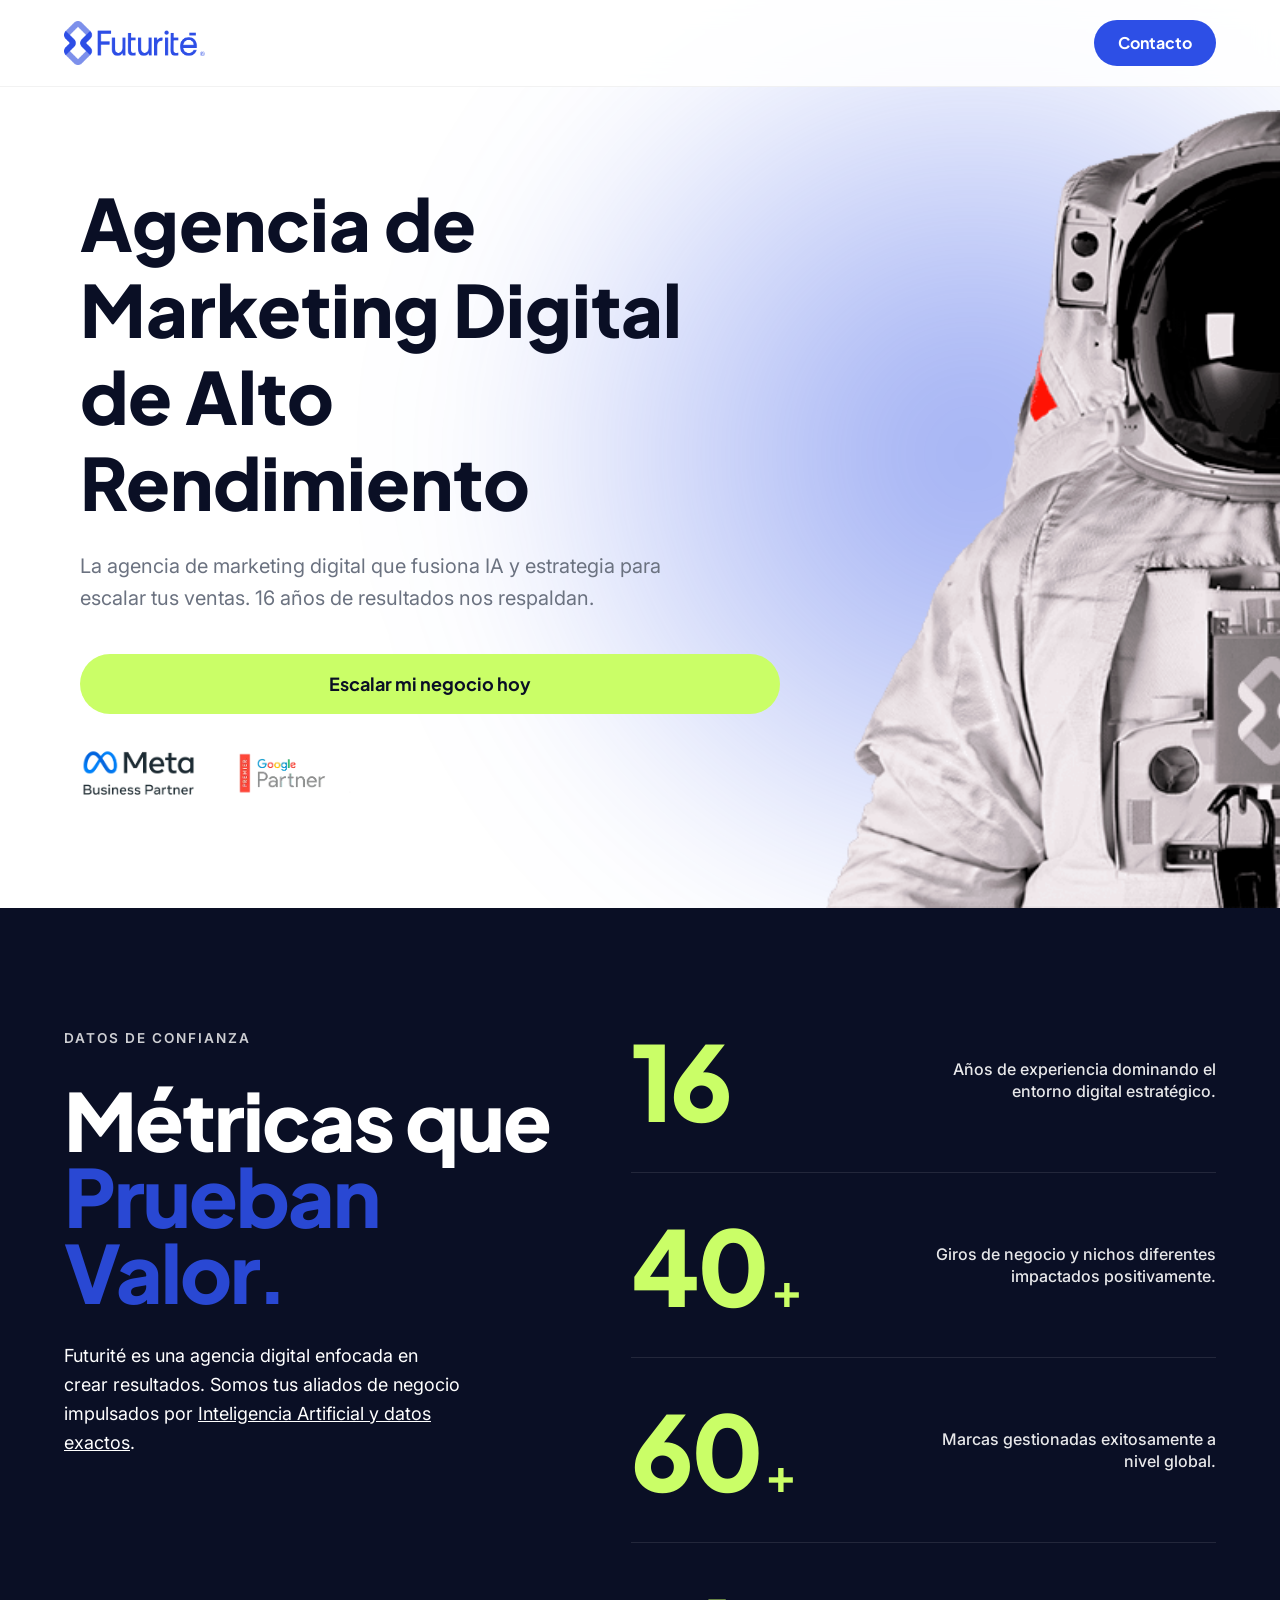
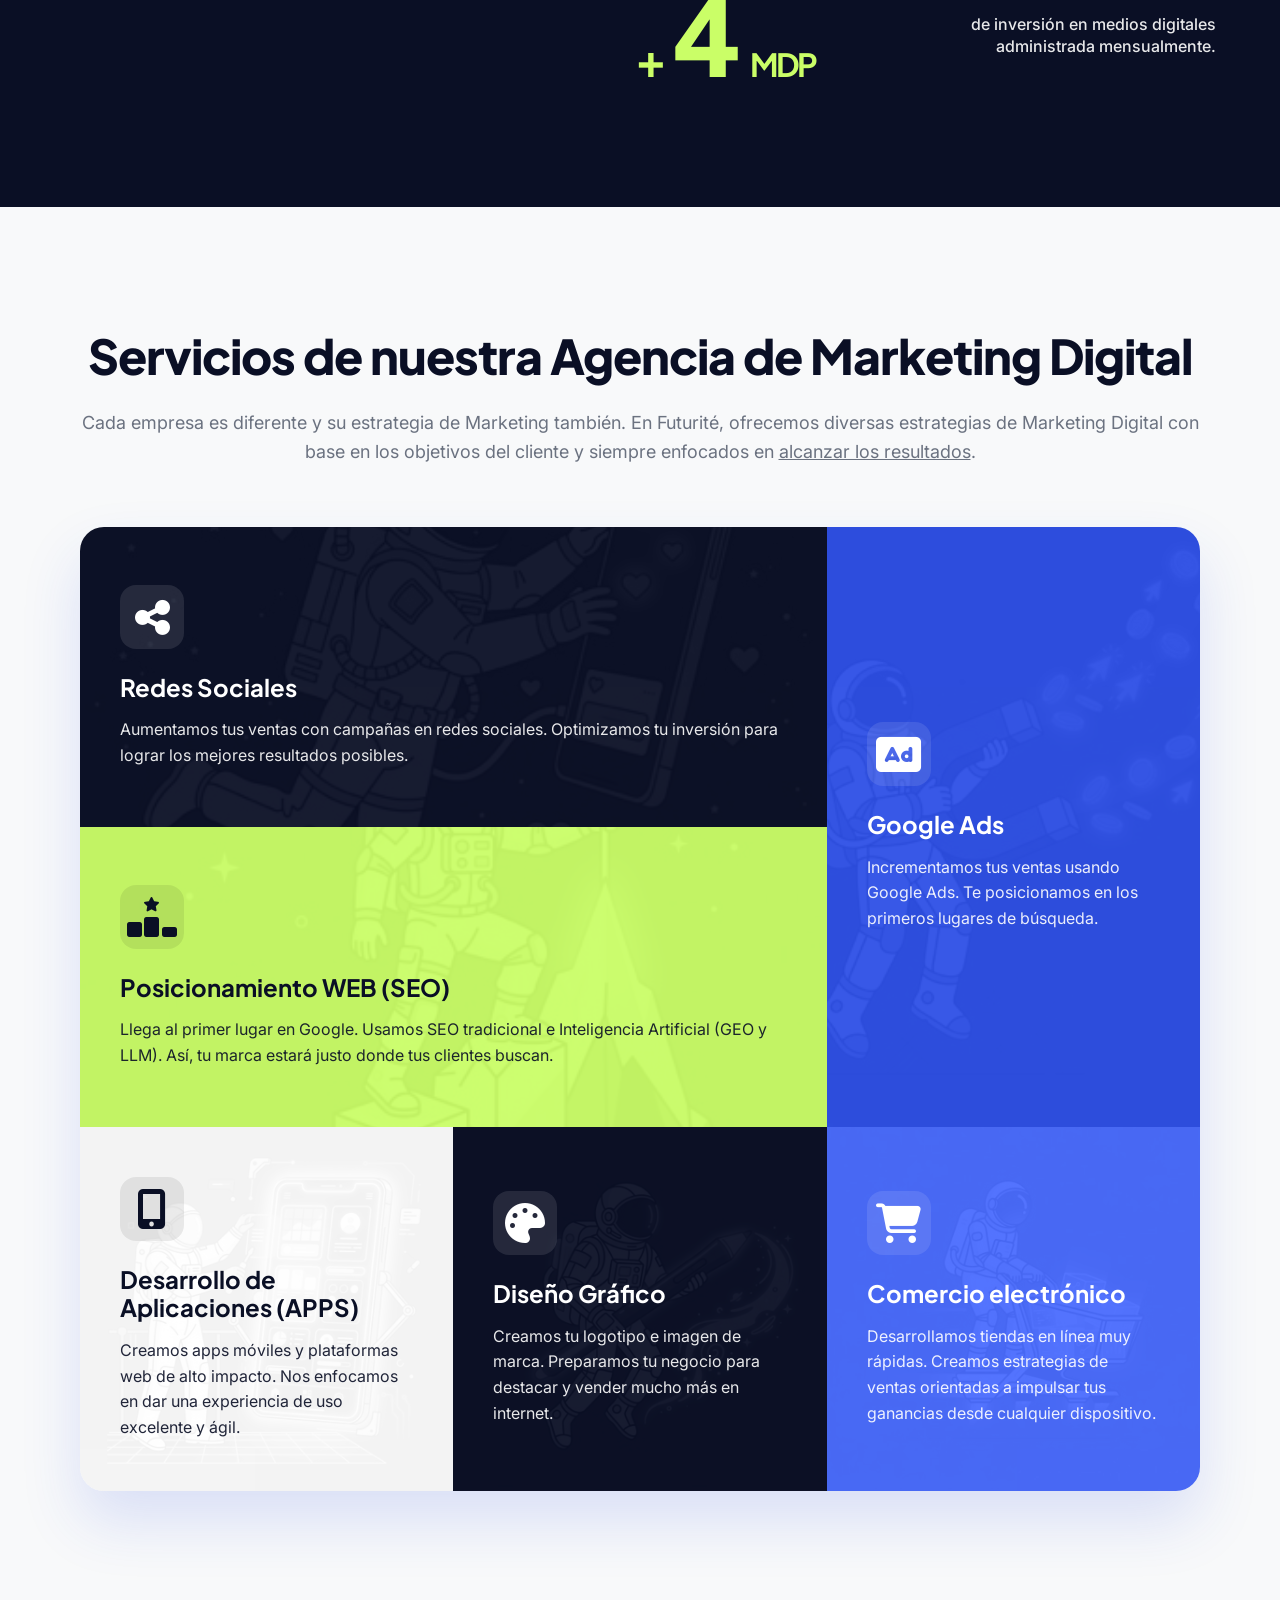
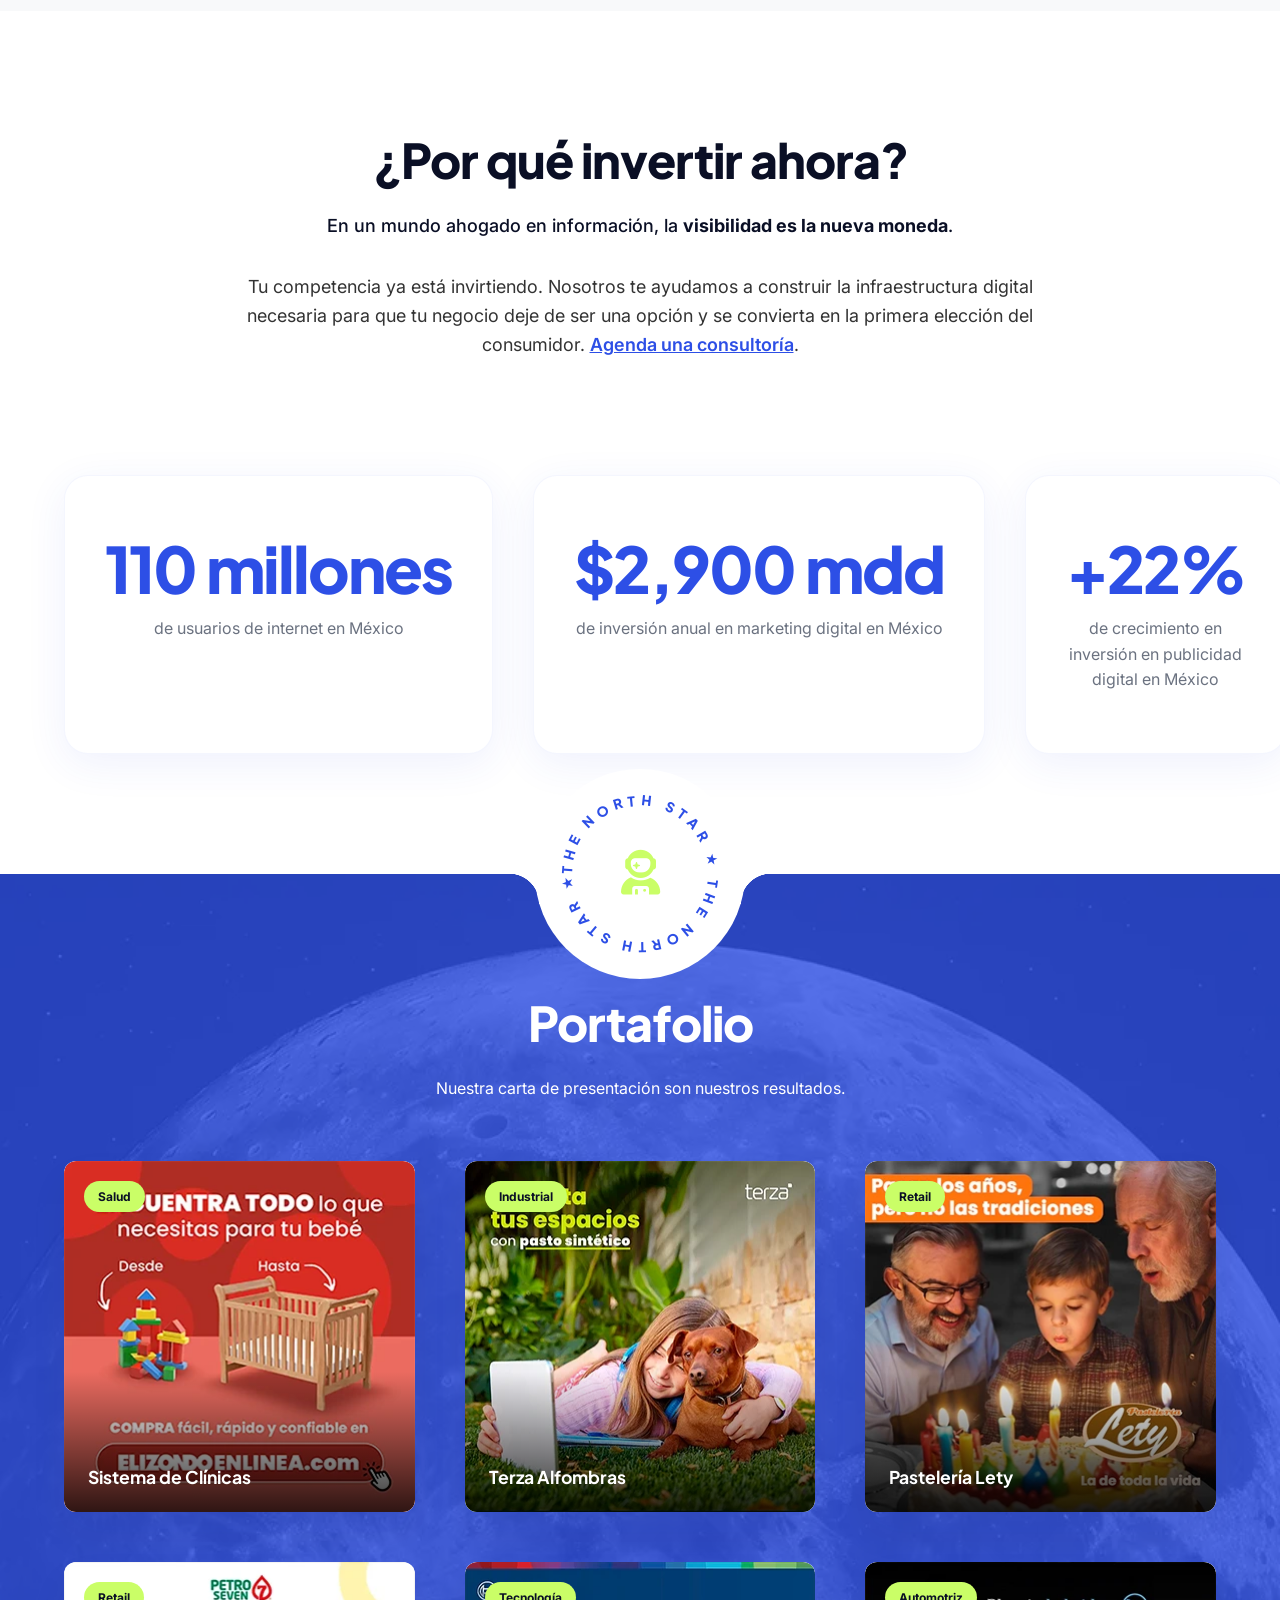
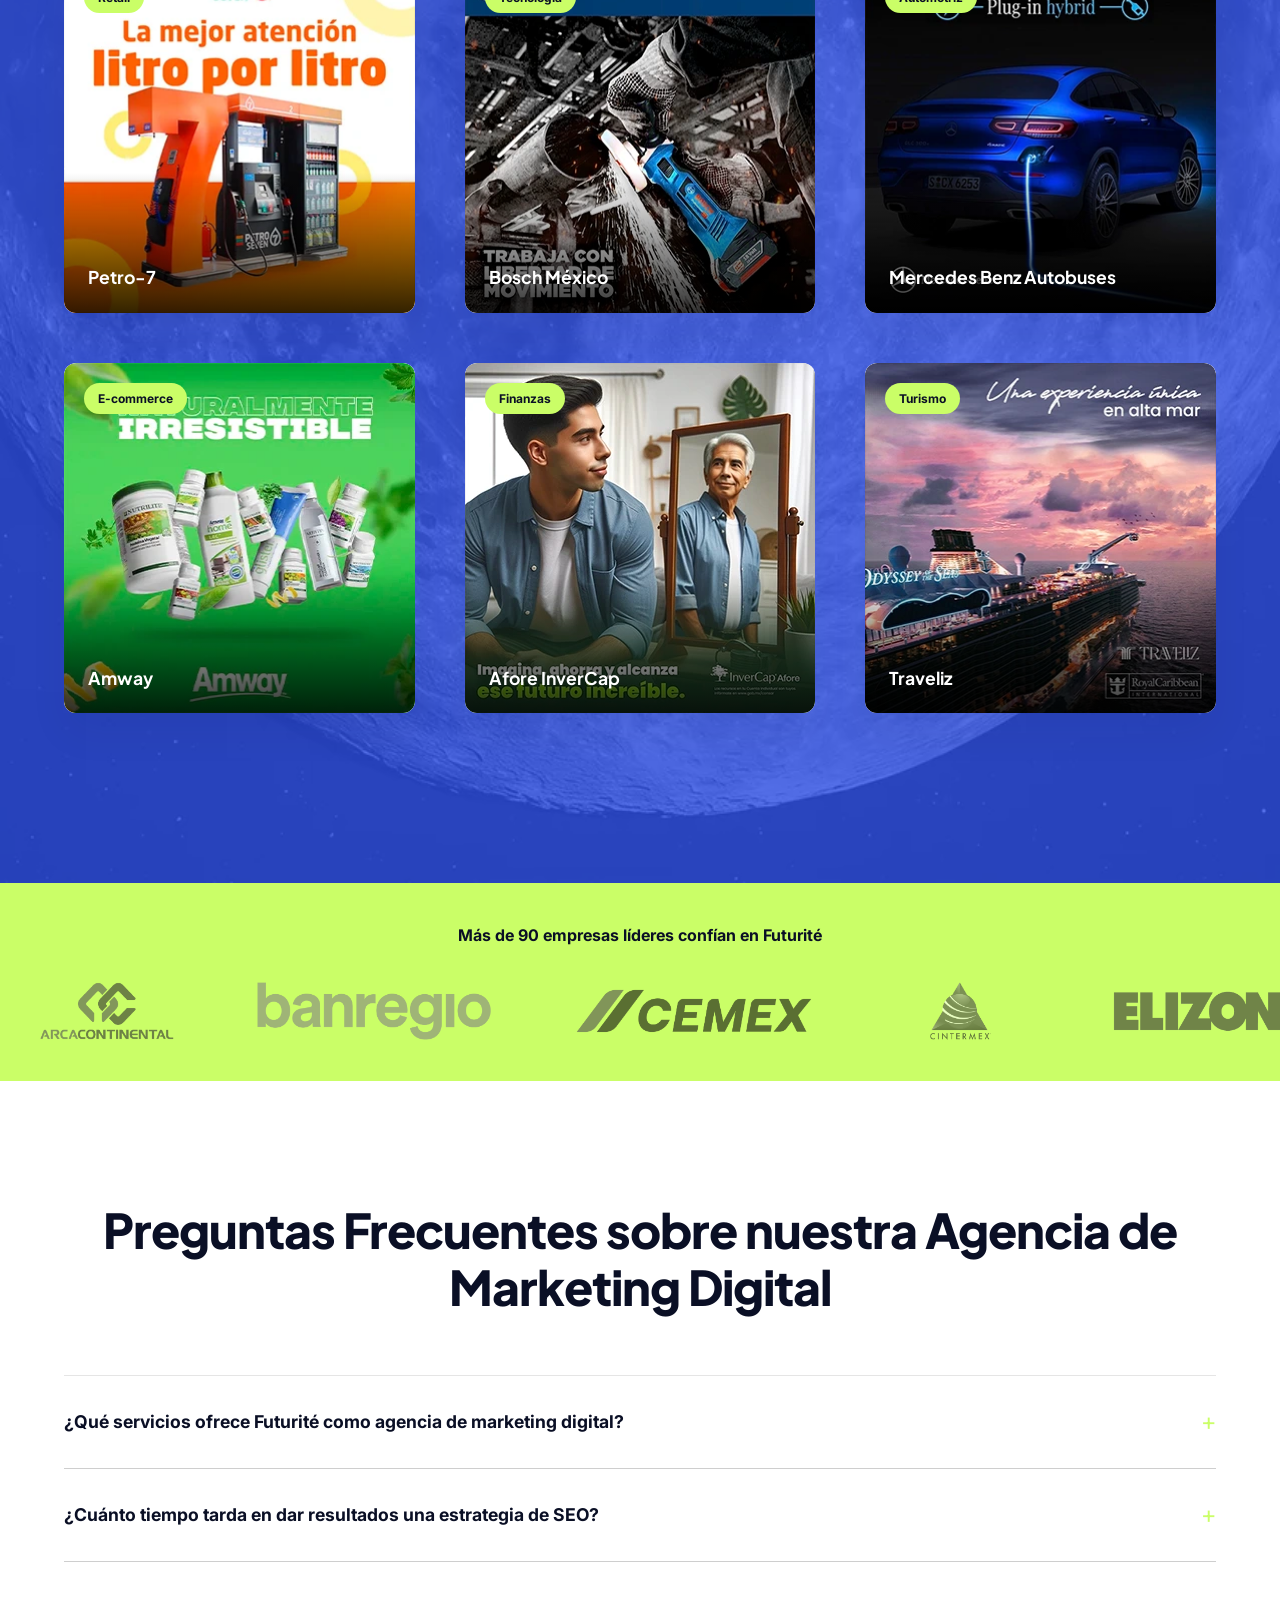
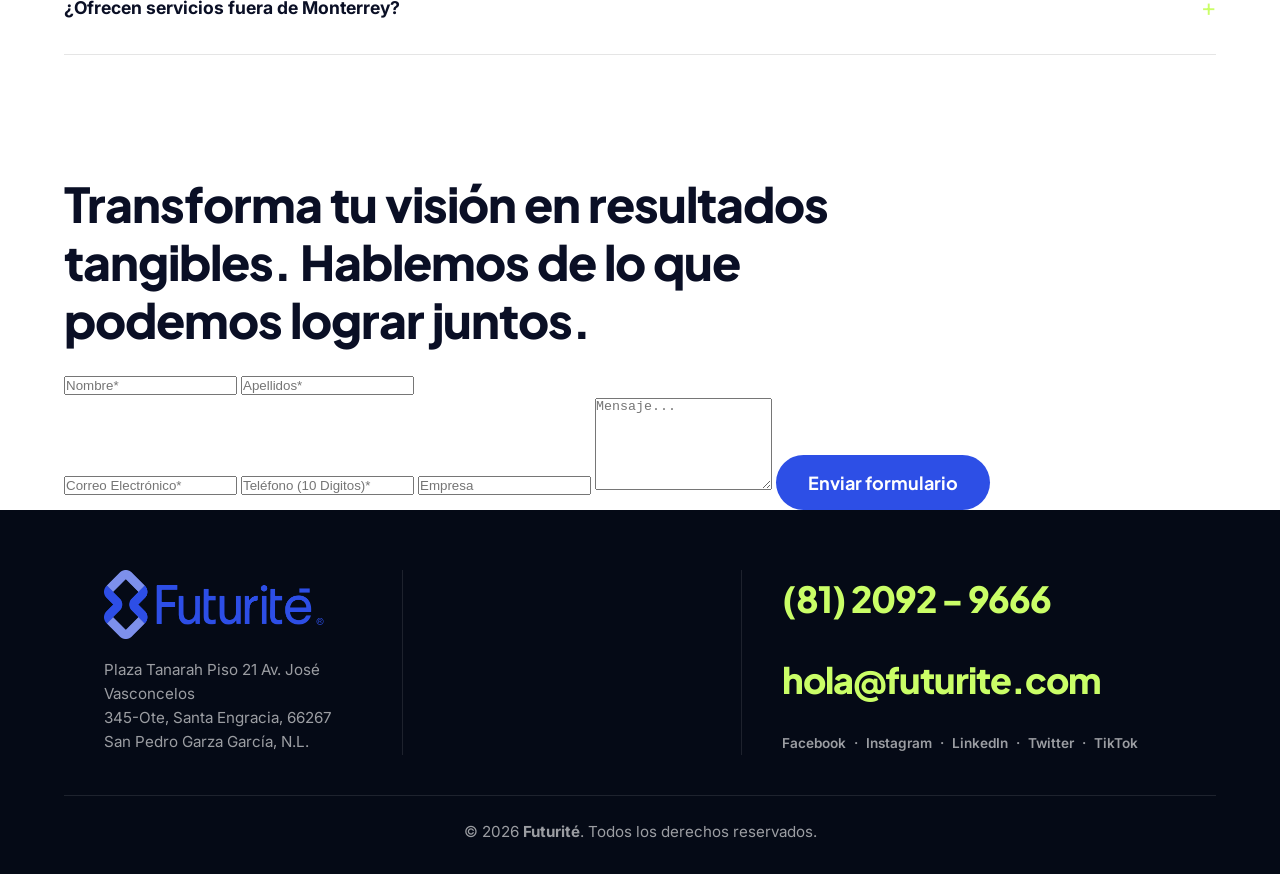
==== commit 32fe4cb0: "agregar google tag manager" ====
--- a/index.html
+++ b/index.html
@@ -1,18 +1,125 @@
 <!DOCTYPE html>
 <html lang="es">
+
 <head>
+    <!-- Google Tag Manager -->
+    <script>(function (w, d, s, l, i) {
+            w[l] = w[l] || []; w[l].push({
+                'gtm.start':
+
+                    new Date().getTime(), event: 'gtm.js'
+            }); var f = d.getElementsByTagName(s)[0],
+
+                j = d.createElement(s), dl = l != 'dataLayer' ? '&l=' + l : ''; j.async = true; j.src =
+
+                    'https://www.googletagmanager.com/gtm.js?id=' + i + dl; f.parentNode.insertBefore(j, f);
+
+        })(window, document, 'script', 'dataLayer', 'GTM-5R8L24HF');</script>
+    <!-- End Google Tag Manager -->
+    <!-- Google tag (gtag.js) -->
+    <script async src="https://www.googletagmanager.com/gtag/js?id=G-5R74JVFZKW"></script>
+    <script>
+        window.dataLayer = window.dataLayer || [];
+        function gtag() { dataLayer.push(arguments); }
+        gtag('js', new Date());
+
+        gtag('config', 'G-5R74JVFZKW');
+    </script>
     <meta charset="UTF-8">
     <meta name="viewport" content="width=device-width, initial-scale=1.0">
-    <title>Futurité | La Agencia de Marketing de Alto Rendimiento</title>
-    <meta name="description" content="La agencia de marketing digital que fusiona IA y estrategia para escalar tus ventas. 16 años de resultados nos respaldan.">
+    <title>Agencia de Marketing Digital en Monterrey | Futurite</title>
+    <meta name="description" content="Aumenta tus ventas con Futurité, tu agencia de marketing digital de alto rendimiento experta en SEO, Google Ads, redes sociales y desarrollo de apps.">
+    <link rel="canonical" href="https://futurite.mx/">
+    <meta property="og:type" content="website">
+    <meta property="og:url" content="https://futurite.mx/">
+    <meta property="og:site_name" content="Futurité">
+    <meta property="og:title" content="Agencia de Marketing Digital en Monterrey | Futurité">
+    <meta property="og:description" content="Aumenta tus ventas con Futurité, tu agencia de marketing digital de alto rendimiento experta en SEO, Google Ads, redes sociales y desarrollo de apps.">
+    <meta property="og:image" content="https://futurite.mx/assets/futurite-og-image.jpg">
+    <meta name="twitter:card" content="summary_large_image">
+    <meta name="twitter:url" content="https://futurite.mx/">
+    <meta name="twitter:site" content="@Futurite">
+    <meta name="twitter:title" content="Agencia de Marketing Digital en Monterrey | Futurité">
+    <meta name="twitter:description" content="Aumenta tus ventas con Futurité, tu agencia de marketing digital de alto rendimiento.">
+    <meta name="twitter:image" content="https://futurite.mx/assets/futurite-og-image.jpg">
     <link rel="preconnect" href="https://fonts.googleapis.com">
     <link rel="preconnect" href="https://fonts.gstatic.com" crossorigin>
     <link href="https://fonts.googleapis.com/css2?family=Inter:wght@400;500;600&family=Plus+Jakarta+Sans:wght@500;600;700;800&display=swap" rel="stylesheet">
     <link rel="stylesheet" href="https://cdnjs.cloudflare.com/ajax/libs/font-awesome/6.4.0/css/all.min.css">
     <link rel="stylesheet" href="style.css">
     <link rel="icon" type="image/png" href="./assets/favicon.png">
+    <!-- Meta Pixel Code -->
+    <script async type="4775081c8330426ee4dcadc5-text/javascript">
+        !function(f,b,e,v,n,t,s)
+        {if(f.fbq)return;n=f.fbq=function(){n.callMethod?
+        n.callMethod.apply(n,arguments):n.queue.push(arguments)};
+        if(!f._fbq)f._fbq=n;n.push=n;n.loaded=!0;n.version='2.0';
+        n.queue=[];t=b.createElement(e);t.async=!0;
+        t.src=v;s=b.getElementsByTagName(e)[0];
+        s.parentNode.insertBefore(t,s)}(window, document,'script',
+        'https://connect.facebook.net/en_US/fbevents.js');
+        fbq('init', '1508926559403454');
+        fbq('track', 'PageView');
+    </script>
+    <noscript><img height="1" width="1" style="display:none" src="https://www.facebook.com/tr?id=1508926559403454&ev=PageView&noscript=1" /></noscript>
+    <!-- End Meta Pixel Code -->
+    <script type="application/ld+json">
+    {
+      "@context": "https://schema.org",
+      "@type": "Organization",
+      "name": "Futurité",
+      "url": "https://futurite.mx/",
+      "logo": "https://futurite.mx/assets/logo.png",
+      "description": "Agencia de marketing digital de alto rendimiento en Monterrey, experta en SEO, Google Ads, Social Media y Desarrollo de Apps.",
+      "address": {
+        "@type": "PostalAddress",
+        "addressLocality": "Monterrey",
+        "addressRegion": "Nuevo León",
+        "addressCountry": "MX"
+      },
+      "sameAs": [
+        "https://futurite.com/",
+        "https://www.facebook.com/futuritemx",
+        "https://www.instagram.com/futuritemx",
+        "https://www.linkedin.com/company/futurite",
+        "https://twitter.com/Futurite"
+      ]
+    }
+    </script>
+    <script type="application/ld+json">
+    {
+      "@context": "https://schema.org",
+      "@type": "FAQPage",
+      "mainEntity": [{
+        "@type": "Question",
+        "name": "¿Qué servicios ofrece Futurité como agencia de marketing digital?",
+        "acceptedAnswer": {
+          "@type": "Answer",
+          "text": "Ofrecemos posicionamiento SEO tradicional y para IA (GEO), gestión de campañas de alto rendimiento en Google Ads, estrategias orientadas a conversión en redes sociales y desarrollo de aplicaciones móviles y sitios web."
+        }
+      }, {
+        "@type": "Question",
+        "name": "¿Cuánto tiempo tarda en dar resultados una estrategia de SEO?",
+        "acceptedAnswer": {
+          "@type": "Answer",
+          "text": "En Futurité, combinamos tecnología y datos exactos. Generalmente, los primeros indicadores de crecimiento orgánico comienzan a ser visibles entre el tercer y sexto mes, dependiendo de la competitividad de tu industria."
+        }
+      }, {
+        "@type": "Question",
+        "name": "¿Ofrecen servicios fuera de Monterrey?",
+        "acceptedAnswer": {
+          "@type": "Answer",
+          "text": "Sí, aunque nuestra sede corporativa está en Monterrey (San Pedro Garza García), contamos con presencia en CDMX, Querétaro y Cancún, operando campañas exitosas para clientes en todo México e internacionalmente."
+        }
+      }]
+    }
+    </script>
 </head>
+
 <body>
+    <!-- Google Tag Manager (noscript) -->
+    <noscript><iframe src="https://www.googletagmanager.com/ns.html?id=GTM-5R8L24HF" height="0" width="0" style="display:none;visibility:hidden"></iframe></noscript>
+    <!-- End Google Tag Manager (noscript) -->
 
     <!-- Header Navigation (Minimal) -->
     <header class="navbar">
@@ -21,25 +128,10 @@
                 <img src="./assets/logo_futurite_ch.png" alt="Futurité" class="nav-logo-img">
             </div>
             <nav class="nav-links">
-                <a href="#home">Inicio</a>
-                <a href="nosotros.html">Nosotros</a>
-                <div class="nav-dropdown">
-                    <a href="#servicios" class="dropdown-toggle" style="display:flex; align-items:center; gap:6px;">Servicios <i class="fa-solid fa-chevron-down" style="font-size: 0.75rem;"></i></a>
-                    <ul class="dropdown-menu">
-                        <li><a href="agencia-de-redes-sociales.html">Redes Sociales</a></li>
-                        <li><a href="agencia-de-google-ads.html">Google Ads</a></li>
-                                                <li><a href="agencia-seo.html">SEO</a></li>
-                        <li><a href="desarrollo-aplicaciones-moviles.html">APP'S</a></li>
-                        <li><a href="comercio-electronico.html">Comercio Electrónico</a></li>
-                        <li><a href="marketing-medico.html">Marketing médico</a></li>
-                    </ul>
-                </div>
-                <a href="portafolio.html">Portafolio</a>
-                <a href="https://futurite.com/blog-marketing-digital/" target="_blank" rel="noopener noreferrer">Blog</a>
                 <!-- Mobile ONLY Button -->
-                <a href="contacto.html" class="btn btn-primary nav-btn-mobile">Contacto</a>
+                <a href="#contacto" class="btn btn-primary nav-btn-mobile">Contacto</a>
             </nav>
-            <a href="contacto.html" class="btn btn-primary nav-btn">Contacto</a>
+            <a href="#contacto" class="btn btn-primary nav-btn">Contacto</a>
             <!-- Hamburger Toggle -->
             <button class="mobile-menu-btn" aria-label="Abrir Menú"><i class="fa-solid fa-bars"></i></button>
         </div>
@@ -47,7 +139,7 @@
 
     <!-- 1. Hero Section -->
     <section class="hero" id="home">
-        
+
         <!-- Creative Video Background layer -->
         <div class="hero-video-wrapper">
             <video src="./videos/hero.mp4" autoplay loop muted playsinline class="hero-video-media"></video>
@@ -71,10 +163,11 @@
 
         <div class="container hero-container">
             <div class="hero-content">
-                <h1 class="hero-title">No hacemos ruido.<br><span class="text-gradient">Generamos rentabilidad.</span></h1>
-                <p class="hero-subtitle">La agencia de marketing digital que fusiona IA y estrategia para escalar tus ventas. 16 años de resultados nos respaldan.</p>
+                <h1 class="hero-title">Agencia de Marketing Digital de Alto Rendimiento</h1>
+                <p class="hero-subtitle">La agencia de marketing digital que fusiona IA y estrategia para escalar tus
+                    ventas. 16 años de resultados nos respaldan.</p>
                 <div class="hero-actions">
-                    <button class="btn btn-lime">Escalar mi negocio hoy</button>
+                    <a href="#contacto" class="btn btn-lime">Escalar mi negocio hoy</a>
                     <div class="trust-badges">
                         <img src="./assets/icono-meta-business.webp" alt="Meta Business Partner" class="partner-logo">
                         <img src="./assets/icono-google-premier.webp" alt="Google Partner" class="partner-logo">
@@ -89,10 +182,16 @@
         <div class="container stats-new-container">
             <!-- Columna Izquierda: Títulos -->
             <div class="stats-new-title-col">
-                <span class="eyebrow" style="font-size: 0.85rem; letter-spacing: 2px; text-transform: uppercase; color: var(--clr-base); opacity: 0.8; margin-bottom: 32px; display: block; font-weight: 600;">Datos de Confianza</span>
-                <h2 style="font-size: 5rem; font-weight: 800; line-height: 0.95; letter-spacing: -2px; color: var(--clr-base); margin-bottom: 0;">Métricas que</h2>
-                <h2 style="font-size: 5rem; font-weight: 800; line-height: 0.95; letter-spacing: -2px; color: var(--clr-primary); opacity: 0.9; margin-bottom: 32px;">Prueban Valor.</h2>
-                <p style="color: var(--clr-base); font-size: 1.125rem; max-width: 400px; line-height: 1.6;">Futurité es una agencia digital enfocada en crear resultados. Somos tus aliados de negocio impulsados por Inteligencia Artificial y datos exactos.</p>
+                <span class="eyebrow" style="font-size: 0.85rem; letter-spacing: 2px; text-transform: uppercase; color: var(--clr-base); opacity: 0.8; margin-bottom: 32px; display: block; font-weight: 600;">Datos
+                    de Confianza</span>
+                <h2 style="font-size: 5rem; font-weight: 800; line-height: 0.95; letter-spacing: -2px; color: var(--clr-base); margin-bottom: 0;">
+                    Métricas que</h2>
+                <h2 style="font-size: 5rem; font-weight: 800; line-height: 0.95; letter-spacing: -2px; color: var(--clr-primary); opacity: 0.9; margin-bottom: 32px;">
+                    Prueban Valor.</h2>
+                <p style="color: var(--clr-base); font-size: 1.125rem; max-width: 400px; line-height: 1.6;">Futurité es
+                    una agencia digital enfocada en crear resultados. Somos tus aliados de negocio impulsados por
+                    <a href="#servicios" style="color: inherit; text-decoration: underline;">Inteligencia Artificial y datos exactos</a>.
+                </p>
             </div>
 
             <!-- Columna Derecha: Lista Split -->
@@ -128,66 +227,74 @@
     <!-- 3. Servicios de Marketing Digital -->
     <section class="servicios full-bleed" id="servicios">
         <div class="container title-container">
-            <h2 class="section-title">El Ecosistema del Crecimiento</h2>
-            <p class="section-subtitle">Cada empresa es diferente y su estrategia de Marketing también. En Futurité, ofrecemos diversas estrategias de Marketing Digital con base en los objetivos del cliente y siempre enfocados en alcanzar los resultados.</p>
-        </div>
-        
+            <h2 class="section-title">Servicios de nuestra Agencia de Marketing Digital</h2>
+            <p class="section-subtitle">Cada empresa es diferente y su estrategia de Marketing también. En Futurité,
+                ofrecemos diversas estrategias de Marketing Digital con base en los objetivos del cliente y siempre
+                enfocados en <a href="#confianza" style="color: inherit; text-decoration: underline;">alcanzar los resultados</a>.</p>
+        </div>
+
         <div class="servicios-grid full-width-grid">
-            
-                <div class="servicio-card" data-reveal>
-                    <div style="position: absolute; inset: 0; background-image: url('./assets/svc_social.jpg'); background-size: cover; background-position: center; opacity: 0.05; filter: grayscale(100%); z-index: 1;"></div>
-                    <div style="position: relative; z-index: 2;">
-                        <div class="sv-icon"><i class="fa-solid fa-share-nodes"></i></div>
-                        <h3>Redes Sociales</h3>
-                        <p>Como agencia de redes sociales, aumentamos tus ventas y mejoramos tu posicionamiento con campañas de marketing digital en Monterrey para que llegues a retornos de inversión ideales.</p>
-                    </div>
-                </div>
-
-                <div class="servicio-card" data-reveal>
-                    <div style="position: absolute; inset: 0; background-image: url('./assets/svc_ads.jpg'); background-size: cover; background-position: center; opacity: 0.05; filter: grayscale(100%); z-index: 1;"></div>
-                    <div style="position: relative; z-index: 2;">
-                        <div class="sv-icon"><i class="fa-solid fa-rectangle-ad"></i></div>
-                        <h3>Google Ads</h3>
-                        <p>Incrementamos tus ventas con campañas de Google Ads en Monterrey a través del posicionamiento en buscadores y motores de búsqueda.</p>
-                    </div>
-                </div>
-
-                <div class="servicio-card" data-reveal>
-                    <div style="position: absolute; inset: 0; background-image: url('./assets/svc_seo.jpg'); background-size: cover; background-position: center right; opacity: 0.05; filter: grayscale(100%); z-index: 1;"></div>
-                    <div style="position: relative; z-index: 2;">
-                        <div class="sv-icon"><i class="fa-solid fa-ranking-star"></i></div>
-                        <h3>Posicionamiento WEB (SEO)</h3>
-                        <p>Te ayudamos a ser la opción #1 en Google con estrategias de SEO que integran el posicionamiento tradicional y las nuevas tendencias impulsadas por IA. Combinamos técnicas de SEO con Generative Engine Optimization (GEO) y optimización basada en modelos de lenguaje (LLM SEO) para que tu marca esté donde tus clientes ya están buscando.</p>
-                    </div>
-                </div>
-
-                <div class="servicio-card" data-reveal>
-                    <div style="position: absolute; inset: 0; background-image: url('./assets/svc_apps.jpg'); background-size: cover; background-position: center; opacity: 0.05; filter: grayscale(100%); z-index: 1;"></div>
-                    <div style="position: relative; z-index: 2;">
-                        <div class="sv-icon"><i class="fa-solid fa-mobile-screen-button"></i></div>
-                        <h3>Desarrollo de Aplicaciones (APPS)</h3>
-                        <p>Realizamos desarrollos de aplicaciones (APPS), nativas o multiplataformas con enfoque en la experiencia del usuario (Diseño UX), ya sea para sitios de escritorio o dispositivos móviles.</p>
-                    </div>
-                </div>
-
-                <div class="servicio-card" data-reveal>
-                    <div style="position: absolute; inset: 0; background-image: url('./assets/svc_design.jpg'); background-size: cover; background-position: center; opacity: 0.05; filter: grayscale(100%); z-index: 1;"></div>
-                    <div style="position: relative; z-index: 2;">
-                        <div class="sv-icon"><i class="fa-solid fa-palette"></i></div>
-                        <h3>Diseño Gráfico</h3>
-                        <p>Diseñamos desde el logotipo hasta toda la imagen corporativa completa para que estés listo para comenzar con tu estrategia de marketing digital.</p>
-                    </div>
-                </div>
-
-                <div class="servicio-card" data-reveal>
-                    <div style="position: absolute; inset: 0; background-image: url('./assets/svc_ecommerce.jpg'); background-size: cover; background-position: center; opacity: 0.05; filter: grayscale(100%); z-index: 1;"></div>
-                    <div style="position: relative; z-index: 2;">
-                        <div class="sv-icon"><i class="fa-solid fa-cart-shopping"></i></div>
-                        <h3>Comercio electrónico</h3>
-                        <p>Desarrollamos tiendas en línea y creamos estrategias de e-commerce orientadas a impulsar tus ventas online funcionales tanto para usuarios en desktop o móviles.</p>
-                    </div>
-                </div>
-            </div>
+
+            <div class="servicio-card" data-reveal>
+                <div style="position: absolute; inset: 0; background-image: url('./assets/svc_social.jpg'); background-size: cover; background-position: center; opacity: 0.05; filter: grayscale(100%); z-index: 1;">
+                </div>
+                <div style="position: relative; z-index: 2;">
+                    <div class="sv-icon"><i class="fa-solid fa-share-nodes"></i></div>
+                    <h3>Redes Sociales</h3>
+                    <p>Aumentamos tus ventas con campañas en redes sociales. Optimizamos tu inversión para lograr los mejores resultados posibles.</p>
+                </div>
+            </div>
+
+            <div class="servicio-card" data-reveal>
+                <div style="position: absolute; inset: 0; background-image: url('./assets/svc_ads.jpg'); background-size: cover; background-position: center; opacity: 0.05; filter: grayscale(100%); z-index: 1;">
+                </div>
+                <div style="position: relative; z-index: 2;">
+                    <div class="sv-icon"><i class="fa-solid fa-rectangle-ad"></i></div>
+                    <h3>Google Ads</h3>
+                    <p>Incrementamos tus ventas usando Google Ads. Te posicionamos en los primeros lugares de búsqueda.</p>
+                </div>
+            </div>
+
+            <div class="servicio-card" data-reveal>
+                <div style="position: absolute; inset: 0; background-image: url('./assets/svc_seo.jpg'); background-size: cover; background-position: center right; opacity: 0.05; filter: grayscale(100%); z-index: 1;">
+                </div>
+                <div style="position: relative; z-index: 2;">
+                    <div class="sv-icon"><i class="fa-solid fa-ranking-star"></i></div>
+                    <h3>Posicionamiento WEB (SEO)</h3>
+                    <p>Llega al primer lugar en Google. Usamos SEO tradicional e Inteligencia Artificial (GEO y LLM). Así, tu marca estará justo donde tus clientes buscan.</p>
+                </div>
+            </div>
+
+            <div class="servicio-card" data-reveal>
+                <div style="position: absolute; inset: 0; background-image: url('./assets/svc_apps.jpg'); background-size: cover; background-position: center; opacity: 0.05; filter: grayscale(100%); z-index: 1;">
+                </div>
+                <div style="position: relative; z-index: 2;">
+                    <div class="sv-icon"><i class="fa-solid fa-mobile-screen-button"></i></div>
+                    <h3>Desarrollo de Aplicaciones (APPS)</h3>
+                    <p>Creamos apps móviles y plataformas web de alto impacto. Nos enfocamos en dar una experiencia de uso excelente y ágil.</p>
+                </div>
+            </div>
+
+            <div class="servicio-card" data-reveal>
+                <div style="position: absolute; inset: 0; background-image: url('./assets/svc_design.jpg'); background-size: cover; background-position: center; opacity: 0.05; filter: grayscale(100%); z-index: 1;">
+                </div>
+                <div style="position: relative; z-index: 2;">
+                    <div class="sv-icon"><i class="fa-solid fa-palette"></i></div>
+                    <h3>Diseño Gráfico</h3>
+                    <p>Creamos tu logotipo e imagen de marca. Preparamos tu negocio para destacar y vender mucho más en internet.</p>
+                </div>
+            </div>
+
+            <div class="servicio-card" data-reveal>
+                <div style="position: absolute; inset: 0; background-image: url('./assets/svc_ecommerce.jpg'); background-size: cover; background-position: center; opacity: 0.05; filter: grayscale(100%); z-index: 1;">
+                </div>
+                <div style="position: relative; z-index: 2;">
+                    <div class="sv-icon"><i class="fa-solid fa-cart-shopping"></i></div>
+                    <h3>Comercio electrónico</h3>
+                    <p>Desarrollamos tiendas en línea muy rápidas. Creamos estrategias de ventas orientadas a impulsar tus ganancias desde cualquier dispositivo.</p>
+                </div>
+            </div>
+        </div>
     </section>
 
 
@@ -197,11 +304,14 @@
         <div class="container">
             <div class="why-text title-container" style="max-width: 800px; margin: 0 auto; text-align: center;">
                 <h2>¿Por qué invertir ahora?</h2>
-                <p class="lead-text">En un mundo ahogado en información, la <strong>visibilidad es la nueva moneda</strong>.</p>
-                <p>Tu competencia ya está invirtiendo. Nosotros te ayudamos a construir la infraestructura digital necesaria para que tu negocio deje de ser una opción y se convierta en la primera elección del consumidor.</p>
-                
-            </div>
-            
+                <p class="lead-text">En un mundo ahogado en información, la <strong>visibilidad es la nueva
+                        moneda</strong>.</p>
+                <p>Tu competencia ya está invirtiendo. Nosotros te ayudamos a construir la infraestructura digital
+                    necesaria para que tu negocio deje de ser una opción y se convierta en la primera elección del
+                    consumidor. <a href="#contacto" style="color: var(--clr-primary); font-weight: 600; text-decoration: underline;">Agenda una consultoría</a>.</p>
+
+            </div>
+
             <div class="market-stats" data-reveal>
                 <div class="market-stat">
                     <h3>110 millones</h3>
@@ -228,7 +338,8 @@
                 <svg viewBox="0 0 200 200" class="ns-svg">
                     <path id="ns-circle" d="M 100, 100 m -65, 0 a 65,65 0 1,1 130,0 a 65,65 0 1,1 -130,0" fill="none" />
                     <text>
-                        <textPath href="#ns-circle" startOffset="0%" textLength="408">LA ESTRELLA DEL NORTE ★ LA ESTRELLA DEL NORTE ★ </textPath>
+                        <textPath href="#ns-circle" startOffset="0%" textLength="408">THE NORTH STAR ★ THE NORTH STAR ★
+                        </textPath>
                     </text>
                 </svg>
                 <div class="ns-icon-wrapper">
@@ -238,11 +349,11 @@
         </div>
 
         <div class="container">
-            <div class="portfolio-header" style="margin-top: 60px;">
+            <div class="portfolio-header">
                 <h2>Portafolio</h2>
                 <p>Nuestra carta de presentación son nuestros resultados.</p>
             </div>
-            
+
             <div class="portfolio-gallery">
                 <div class="portfolio-item" data-reveal>
                     <img src="./assets/portafolio_home/2.webp" alt="Caso de Éxito Clínica" loading="lazy">
@@ -299,7 +410,7 @@
                     <h3 class="portfolio-title">Traveliz</h3>
                 </div>
             </div>
-            </div>
+        </div>
         </div>
     </section>
 
@@ -307,201 +418,136 @@
     <div class="clients-marquee">
         <p class="marquee-title">Más de 90 empresas líderes confían en Futurité</p>
         <div class="marquee-track">
-                <!-- Javascript will duplicate logic here if needed, but we'll hardcode one track -->
-                <div class="marquee-content">
-                    <img src="./assets/clientes/LOGOTIPO-ARCA.webp" alt="Arca" class="client-logo-img">
-                    <img src="./assets/clientes/LOGOTIPO-BANREGIO.webp" alt="Banregio" class="client-logo-img">
-                    <img src="./assets/clientes/LOGOTIPO-CEMEX.webp" alt="Cemex" class="client-logo-img">
-                    <img src="./assets/clientes/LOGOTIPO-CINTERMEX.webp" alt="Cintermex" class="client-logo-img">
-                    <img src="./assets/clientes/LOGOTIPO-ELIZONDO.webp" alt="Elizondo" class="client-logo-img">
-                    <img src="./assets/clientes/LOGOTIPO-FINANCIERIAMEXI.webp" alt="Financiera" class="client-logo-img">
-                    <img src="./assets/clientes/LOGOTIPO-GAMAMUSIC.webp" alt="Gama Music" class="client-logo-img">
-                    <img src="./assets/clientes/LOGOTIPO-HOSPITARIA.webp" alt="Hospitaria" class="client-logo-img">
-                    <img src="./assets/clientes/LOGOTIPO-INVERCAP.webp" alt="Invercap" class="client-logo-img">
-                    <img src="./assets/clientes/LOGOTIPO-MAXIRENT.webp" alt="Maxirent" class="client-logo-img">
-                    <img src="./assets/clientes/LOGOTIPO-MG.webp" alt="MG" class="client-logo-img">
-                    <img src="./assets/clientes/LOGOTIPO-MOTOMEX.webp" alt="Motomex" class="client-logo-img">
-                    <img src="./assets/clientes/LOGOTIPO-OFFICECLASS.webp" alt="Office Class" class="client-logo-img">
-                    <img src="./assets/clientes/LOGOTIPO-SULTANA.webp" alt="Sultana" class="client-logo-img">
-                    <img src="./assets/clientes/LOGOTIPO-TECMILENIO.webp" alt="Tecmilenio" class="client-logo-img">
-                    <img src="./assets/clientes/LOGOTIPO-TERZA.webp" alt="Terza" class="client-logo-img">
-                    <img src="./assets/clientes/LOGOTIPO-UDEM.webp" alt="Udem" class="client-logo-img">
-                    <img src="./assets/clientes/LOGOTIPO-VIVA.webp" alt="Viva" class="client-logo-img">
-                    <!-- Duplicate for infinite scrolling -->
-                    <img src="./assets/clientes/LOGOTIPO-ARCA.webp" alt="Arca" class="client-logo-img">
-                    <img src="./assets/clientes/LOGOTIPO-BANREGIO.webp" alt="Banregio" class="client-logo-img">
-                    <img src="./assets/clientes/LOGOTIPO-CEMEX.webp" alt="Cemex" class="client-logo-img">
-                    <img src="./assets/clientes/LOGOTIPO-CINTERMEX.webp" alt="Cintermex" class="client-logo-img">
-                    <img src="./assets/clientes/LOGOTIPO-ELIZONDO.webp" alt="Elizondo" class="client-logo-img">
-                    <img src="./assets/clientes/LOGOTIPO-FINANCIERIAMEXI.webp" alt="Financiera" class="client-logo-img">
-                    <img src="./assets/clientes/LOGOTIPO-GAMAMUSIC.webp" alt="Gama Music" class="client-logo-img">
-                    <img src="./assets/clientes/LOGOTIPO-HOSPITARIA.webp" alt="Hospitaria" class="client-logo-img">
-                    <img src="./assets/clientes/LOGOTIPO-INVERCAP.webp" alt="Invercap" class="client-logo-img">
-                    <img src="./assets/clientes/LOGOTIPO-MAXIRENT.webp" alt="Maxirent" class="client-logo-img">
-                    <img src="./assets/clientes/LOGOTIPO-MG.webp" alt="MG" class="client-logo-img">
-                    <img src="./assets/clientes/LOGOTIPO-MOTOMEX.webp" alt="Motomex" class="client-logo-img">
-                    <img src="./assets/clientes/LOGOTIPO-OFFICECLASS.webp" alt="Office Class" class="client-logo-img">
-                    <img src="./assets/clientes/LOGOTIPO-SULTANA.webp" alt="Sultana" class="client-logo-img">
-                    <img src="./assets/clientes/LOGOTIPO-TECMILENIO.webp" alt="Tecmilenio" class="client-logo-img">
-                    <img src="./assets/clientes/LOGOTIPO-TERZA.webp" alt="Terza" class="client-logo-img">
-                    <img src="./assets/clientes/LOGOTIPO-UDEM.webp" alt="Udem" class="client-logo-img">
-                    <img src="./assets/clientes/LOGOTIPO-VIVA.webp" alt="Viva" class="client-logo-img">
-                </div>
-            </div>
-        </div>
+            <!-- Javascript will duplicate logic here if needed, but we'll hardcode one track -->
+            <div class="marquee-content">
+                <img src="./assets/clientes/LOGOTIPO-ARCA.webp" alt="Arca" class="client-logo-img">
+                <img src="./assets/clientes/LOGOTIPO-BANREGIO.webp" alt="Banregio" class="client-logo-img">
+                <img src="./assets/clientes/LOGOTIPO-CEMEX.webp" alt="Cemex" class="client-logo-img">
+                <img src="./assets/clientes/LOGOTIPO-CINTERMEX.webp" alt="Cintermex" class="client-logo-img">
+                <img src="./assets/clientes/LOGOTIPO-ELIZONDO.webp" alt="Elizondo" class="client-logo-img">
+                <img src="./assets/clientes/LOGOTIPO-FINANCIERIAMEXI.webp" alt="Financiera" class="client-logo-img">
+                <img src="./assets/clientes/LOGOTIPO-GAMAMUSIC.webp" alt="Gama Music" class="client-logo-img">
+                <img src="./assets/clientes/LOGOTIPO-HOSPITARIA.webp" alt="Hospitaria" class="client-logo-img">
+                <img src="./assets/clientes/LOGOTIPO-INVERCAP.webp" alt="Invercap" class="client-logo-img">
+                <img src="./assets/clientes/LOGOTIPO-MAXIRENT.webp" alt="Maxirent" class="client-logo-img">
+                <img src="./assets/clientes/LOGOTIPO-MG.webp" alt="MG" class="client-logo-img">
+                <img src="./assets/clientes/LOGOTIPO-MOTOMEX.webp" alt="Motomex" class="client-logo-img">
+                <img src="./assets/clientes/LOGOTIPO-OFFICECLASS.webp" alt="Office Class" class="client-logo-img">
+                <img src="./assets/clientes/LOGOTIPO-SULTANA.webp" alt="Sultana" class="client-logo-img">
+                <img src="./assets/clientes/LOGOTIPO-TECMILENIO.webp" alt="Tecmilenio" class="client-logo-img">
+                <img src="./assets/clientes/LOGOTIPO-TERZA.webp" alt="Terza" class="client-logo-img">
+                <img src="./assets/clientes/LOGOTIPO-UDEM.webp" alt="Udem" class="client-logo-img">
+                <img src="./assets/clientes/LOGOTIPO-VIVA.webp" alt="Viva" class="client-logo-img">
+                <!-- Duplicate for infinite scrolling -->
+                <img src="./assets/clientes/LOGOTIPO-ARCA.webp" alt="Arca" class="client-logo-img">
+                <img src="./assets/clientes/LOGOTIPO-BANREGIO.webp" alt="Banregio" class="client-logo-img">
+                <img src="./assets/clientes/LOGOTIPO-CEMEX.webp" alt="Cemex" class="client-logo-img">
+                <img src="./assets/clientes/LOGOTIPO-CINTERMEX.webp" alt="Cintermex" class="client-logo-img">
+                <img src="./assets/clientes/LOGOTIPO-ELIZONDO.webp" alt="Elizondo" class="client-logo-img">
+                <img src="./assets/clientes/LOGOTIPO-FINANCIERIAMEXI.webp" alt="Financiera" class="client-logo-img">
+                <img src="./assets/clientes/LOGOTIPO-GAMAMUSIC.webp" alt="Gama Music" class="client-logo-img">
+                <img src="./assets/clientes/LOGOTIPO-HOSPITARIA.webp" alt="Hospitaria" class="client-logo-img">
+                <img src="./assets/clientes/LOGOTIPO-INVERCAP.webp" alt="Invercap" class="client-logo-img">
+                <img src="./assets/clientes/LOGOTIPO-MAXIRENT.webp" alt="Maxirent" class="client-logo-img">
+                <img src="./assets/clientes/LOGOTIPO-MG.webp" alt="MG" class="client-logo-img">
+                <img src="./assets/clientes/LOGOTIPO-MOTOMEX.webp" alt="Motomex" class="client-logo-img">
+                <img src="./assets/clientes/LOGOTIPO-OFFICECLASS.webp" alt="Office Class" class="client-logo-img">
+                <img src="./assets/clientes/LOGOTIPO-SULTANA.webp" alt="Sultana" class="client-logo-img">
+                <img src="./assets/clientes/LOGOTIPO-TECMILENIO.webp" alt="Tecmilenio" class="client-logo-img">
+                <img src="./assets/clientes/LOGOTIPO-TERZA.webp" alt="Terza" class="client-logo-img">
+                <img src="./assets/clientes/LOGOTIPO-UDEM.webp" alt="Udem" class="client-logo-img">
+                <img src="./assets/clientes/LOGOTIPO-VIVA.webp" alt="Viva" class="client-logo-img">
+            </div>
+        </div>
+    </div>
 
 
     <!-- 6. Preguntas Frecuentes -->
-    <section class="faq-section" style="padding: 120px 0; background: var(--clr-base);">
+    <section class="faq-section" id="faqs" style="padding: 120px 0; background: var(--clr-base);">
         <div class="container">
             <div style="margin-bottom: 60px; text-align: center;">
-                <h2>Preguntas Frecuentes</h2>
-            </div>
-            
+                <h2>Preguntas Frecuentes sobre nuestra Agencia de Marketing Digital</h2>
+            </div>
+
             <div class="faq-accordion">
                 <!-- FAQ Item 1 -->
                 <details class="faq-item" name="faq-group">
-                    <summary class="faq-question">1- ¿Qué es el marketing digital?</summary>
+                    <summary class="faq-question">¿Qué servicios ofrece Futurité como agencia de marketing digital?</summary>
                     <div class="faq-answer">
-                        <p>El marketing digital es el conjunto de acciones y estrategias publicitarias que utilizan canales digitales como redes sociales, buscadores y sitios web para promover los productos y servicios de una empresa, permitiendo medir resultados en tiempo real, segmentar audiencias y optimizar las campañas regularmente.</p>
-                        <p>En Futurite, agencia de marketing digital en Monterrey, nos especializamos en ofrecer estrategias digitales que conectan a las marcas con sus clientes de forma efectiva.</p>
+                        <p>Ofrecemos <a href="#servicios" style="text-decoration: underline; color: inherit;">posicionamiento SEO tradicional y para IA (GEO)</a>, gestión de campañas de alto rendimiento en Google Ads, estrategias orientadas a conversión en redes sociales y desarrollo de aplicaciones
+                            móviles y sitios web.</p>
                     </div>
                 </details>
 
                 <!-- FAQ Item 2 -->
                 <details class="faq-item" name="faq-group">
-                    <summary class="faq-question">2- ¿Cuáles son las principales estrategias del marketing digital?</summary>
+                    <summary class="faq-question">¿Cuánto tiempo tarda en dar resultados una estrategia de SEO?</summary>
                     <div class="faq-answer">
-                        <p>Las estrategias de marketing digital más utilizadas incluyen el marketing de contenidos, las estrategias de redes sociales, el e-mail marketing, el posicionamiento SEO y las estrategias de Google Ads. Cada una de ellas se adapta según los objetivos de la marca.</p>
-                        <p>El marketing de contenidos se refiere a toda la información que ayuda a educar, informar o entretener al cliente con el fin de que busque el producto que se ofrece para satisfacer una o varias de sus necesidades.</p>
-                        <p>Las <a href="#">redes sociales</a> permiten la promoción de la marca con campañas de alcance e interacción para posteriormente llevar a la conversión. Son muy eficientes, ya que ofrecen un alto número de usuarios a los cuales llegar.</p>
-                        <p>El e-mail marketing consiste en mandar un mensaje comercial con el objetivo de aumentar la relación con un cliente potencial o actual y convencerlo de ejecutar una determinada acción.</p>
-                        <p>El marketing de búsqueda, o <a href="#">posicionamiento SEO</a>, busca colocar a un sitio web en los primeros lugares de manera orgánica, utilizando Generative Engine Optimization, (GEO) y optimización basada en modelos de lenguaje (LLM SEO).</p>
-                        <p>Las estrategias de <a href="#">Google Ads</a> sitúan anuncios en buscadores como Google o incluso en plataformas como YouTube cuando alguien esté buscando o viendo contenido relacionado con los productos o servicios que una marca ofrece, utilizando una segmentación.</p>
-                        <p>En Futurite, nuestra agencia de marketing digital en Monterrey, combinamos la tecnología con la estrategia para alcanzar los objetivos de nuestros clientes y lograr resultados medibles y sostenibles.</p>
+                        <p>En Futurité, combinamos tecnología y datos exactos. Generalmente, los primeros indicadores de crecimiento orgánico comienzan a ser visibles entre el tercer y sexto mes, dependiendo de la competitividad de tu industria.</p>
                     </div>
                 </details>
 
                 <!-- FAQ Item 3 -->
                 <details class="faq-item" name="faq-group">
-                    <summary class="faq-question">3- ¿En qué me beneficia contratar una agencia de marketing digital?</summary>
+                    <summary class="faq-question">¿Ofrecen servicios fuera de Monterrey?</summary>
                     <div class="faq-answer">
-                        <p>Contratar a una agencia de marketing digital, te permite contar con un equipo especializado que entiende el mercado, las plataformas digitales y las mejores prácticas para impulsar tu marca.</p>
-                        <p>Esto te permitirá crear contenido original que te diferencie de la competencia, comunicarte de la mejor manera con tu público e incrementar tus ventas con una estrategia efectiva, mejorando tu retorno de inversión.</p>
-                        <p>Si buscas una agencia de marketing digital en Monterrey enfocada en resultados para cumplir tus metas comerciales, Futurite es tu mejor opción.</p>
+                        <p>Sí, aunque nuestra sede corporativa está en Monterrey (San Pedro Garza García), contamos con presencia en CDMX, Querétaro y Cancún, operando campañas exitosas para <a href="#contacto" style="text-decoration: underline; color: inherit;">clientes en todo México e
+                                internacionalmente</a>.</p>
                     </div>
                 </details>
-
-                <!-- FAQ Item 4 -->
-                <details class="faq-item" name="faq-group">
-                    <summary class="faq-question">4- ¿Cuáles son las ventajas de lograr un posicionamiento SEO con una agencia de marketing digital?</summary>
-                    <div class="faq-answer">
-                        <p>El posicionamiento SEO permite que tu sitio web aparezca en los primeros resultados de búsqueda de Google, atrayendo tráfico orgánico, aumentando tu visibilidad digital y dando mayor credibilidad, prestigio y reputación a tu marca.</p>
-                        <p>Una agencia de marketing digital, como Futurite, te ayudará desarrollando estrategias SEO personalizadas que combinen técnicas de posicionamiento tradicional con tendencias de IA, como Generative Engine Optimization (GEO) y optimización basada en modelos de lenguaje (LLM SEO).</p>
-                        <p>Así, sin pagar por anuncios, mejorarás tu posicionamiento, atraerás leads de calidad y podrás aumentar conversiones cuando los usuarios busquen palabras claves en internet. Además, la posición que alcances durará más tiempo, ya que no dependerás de una contratación de publicidad.</p>
-                        <p>Como agencia de marketing digital en Monterrey, entendemos cómo funciona el posicionamiento orgánico y nos hemos posicionado entre las 10 mejores empresas de SEO a nivel nacional*, ya que trabajamos para incrementar el tráfico de calidad a tu sitio y que generes más ingresos.</p>
-                        <p style="font-size: 0.75rem; color: var(--clr-primary);">*https://marketing4ecommerce.mx</p>
-                    </div>
-                </details>
-
-                <!-- FAQ Item 5 -->
-                <details class="faq-item" name="faq-group" id="faqs">
-                    <summary class="faq-question">5- ¿Qué debo considerar para definir una estrategia de marketing digital?</summary>
-                    <div class="faq-answer">
-                        <p>Para definir una estrategia de marketing digital, consideramos los objetivos de tu negocio, el perfil de tu audiencia, el estado actual de tu presencia digital, los canales más adecuados y los recursos disponibles. Con esto en mente, analizamos cómo podemos ejecutar una estrategia óptima.</p>
-                        <p>En Futurite, agencia de marketing digital en Monterrey, sabemos lo que necesitas para crear estrategias exitosas y te ayudamos a diseñarlas para maximizar sus resultados y optimizar tu inversión.</p>
-                    </div>
-                </details>
-
-                <!-- FAQ Item 6 -->
-                <details class="faq-item" name="faq-group">
-                    <summary class="faq-question">6- ¿Cómo logra una agencia de marketing digital convertir a usuarios en clientes?</summary>
-                    <div class="faq-answer">
-                        <p>Para convertir usuarios en clientes, utilizamos estrategias de atracción, interacción y conversión a partir de los objetivos de tu marca. A partir de la identificación de tu público meta, adaptamos el diseño, contenido y lenguaje de las campañas para optimizarlas.</p>
-                        <p>En Futurite, agencia de marketing digital en Monterrey, desarrollamos estrategias efectivas que transforman el interés en acción, persuadiendo a tu público y guiándolos en el proceso de conversión.</p>
-                    </div>
-                </details>
-
-                <!-- FAQ Item 7 -->
-                <details class="faq-item" name="faq-group">
-                    <summary class="faq-question">7- ¿Por qué escoger a Futurité, agencia de marketing digital?</summary>
-                    <div class="faq-answer">
-                        <p>En Futurite, somos una agencia de marketing digital en Monterrey con más de 10 años de experiencia en la creación de estrategias enfocadas en performance y resultados medibles.</p>
-                        <p>Más de 100 marcas han confiado en nuestro servicio y hemos trabajado con más de 40 giros diferentes, convirtiendo a nuestros clientes en líderes de sus industrias.</p>
-                        <p>Somos Google Partner Premier y Meta Business Partner, consolidándonos como tu mejor aliado para impulsar el crecimiento de tu marca, productos y servicios.</p>
-                    </div>
-                </details>
-
-                <!-- FAQ Item 8 -->
-                <details class="faq-item" name="faq-group">
-                    <summary class="faq-question">8- ¿Qué ventajas ofrece Google Ads a una agencia de marketing digital?</summary>
-                    <div class="faq-answer">
-                        <p>Google Ads permite que una agencia de marketing digital muestre publicidad de tu marca a través de canales digitales a quienes puedan estar interesados en tus productos o servicios a través de la segmentación de audiencias y control de presupuestos para obtener los mejores resultados.</p>
-                        <p>Como agencia de marketing digital en Monterrey, en Futurite utilizamos Google Ads en estrategias diseñadas para aumentar tu retorno de inversión, utilizando herramientas que nos permiten dar seguimiento a quienes han hecho clic en tus anuncios.</p>
-                    </div>
-                </details>
-
-                <!-- FAQ Item 9 -->
-                <details class="faq-item" name="faq-group">
-                    <summary class="faq-question">9- ¿Qué es un lead y cómo ayuda a una agencia de marketing digital en Monterrey?</summary>
-                    <div class="faq-answer">
-                        <p>Un lead se genera cuando una persona interesada en tus productos o servicios proporciona sus datos de contacto en un formulario de tu página web o redes sociales.</p>
-                        <p>Generar leads es clave para construir una base de clientes potenciales, ya que ofrece una nueva vía de comunicación con los usuarios y una forma de identificar en qué punto del proceso de compra se encuentra tu prospecto. Así, entre más leads de calidad generes, más probabilidades de venta tendrás.</p>
-                        <p>Como agencia de marketing digital en Monterrey, en Futurite diseñamos estrategias para atraer, calificar y convertir leads a través de anuncios y contenido de calidad.</p>
-                    </div>
-                </details>
-
-                <!-- FAQ Item 10 -->
-                <details class="faq-item" name="faq-group">
-                    <summary class="faq-question">10- ¿Cómo ayuda una agencia de marketing digital a posicionar servicios médicos?</summary>
-                    <div class="faq-answer">
-                        <p>Una agencia de marketing digital ayuda a posicionar servicios médicos mediante estrategias como posicionamiento SEO local, campañas de Google Ads, presencia profesional en redes sociales y contenido de valor.</p>
-                        <p>Si eres un profesional con un consultorio individual o una clínica especializada orientada a los servicios de salud, una estrategia de marketing para el reconocimiento de tu marca o prospección de nuevos clientes puede traer muchos beneficios.</p>
-                        <p>En Futurite, agencia de marketing digital en Monterrey, tenemos experiencia colaborando con Cirujanos plásticos, traumatólogos, oftalmólogos y bariatras en Monterrey, ayudándoles a destacar con herramientas como Google Ads y Google Analytics posicionando keywords aptas para cada giro con estrategias confiables y éticas.</p>
-                    </div>
-                </details>
-            </div>
+            </div>
+        </div>
+    </section>
+
+    <!-- 7. Contacto -->
+    <section class="contact-section" id="contacto">
+        <div class="container contact-container">
+            <h2 class="contact-heading">Transforma tu visión en resultados<br>tangibles. Hablemos de lo que<br>podemos
+                lograr juntos.</h2>
+            <form class="contact-form" id="contactForm">
+                <div class="form-row">
+                    <input type="text" id="formNombre" placeholder="Nombre*" required>
+                    <input type="text" id="formApellidos" placeholder="Apellidos*" required>
+                </div>
+                <input type="email" id="formCorreo" placeholder="Correo Electrónico*" required>
+                <input type="tel" id="formTelefono" placeholder="Teléfono (10 Digitos)*" required>
+                <input type="text" id="formEmpresa" placeholder="Empresa">
+                <textarea id="formMensaje" placeholder="Mensaje..." rows="6" required></textarea>
+                <button type="submit" class="btn btn-primary contact-submit">Enviar formulario</button>
+            </form>
         </div>
     </section>
 
     <footer class="footer-alt">
         <div class="container">
             <div class="footer-alt-grid">
-                
+
                 <!-- Left Column -->
                 <div class="footer-alt-col footer-alt-brand">
                     <img src="./assets/logo_futurite_ch.png" alt="Futurité" class="footer-alt-logo">
                     <p class="footer-alt-desc">
-                        Plaza Tanarah Piso 21 Av. José Vasconcelos 345-Ote,<br>
-                        Santa Engracia, 66267<br>
+                        Plaza Tanarah Piso 21 Av. José Vasconcelos<br>
+                        345-Ote, Santa Engracia, 66267<br>
                         San Pedro Garza García, N.L.
                     </p>
                 </div>
 
                 <!-- Middle Column -->
                 <div class="footer-alt-col footer-alt-links">
-                    <div class="footer-links-col">
-                        <a href="#home">Inicio</a>
-                        <a href="nosotros.html">Nosotros</a>
-                        <a href="portafolio.html">Portafolio</a>
-                    </div>
-                    <div class="footer-links-col">
-                        <a href="https://futurite.com/blog-marketing-digital/" target="_blank" rel="noopener noreferrer">Blog</a>
-                        <a href="privacidad.html">Privacidad</a>
-                        <a href="contacto.html">Contacto</a>
-                    </div>
                 </div>
 
                 <!-- Right Column -->
                 <div class="footer-alt-col footer-alt-contact">
                     <a href="tel:8120929666" class="footer-big-link">(81) 2092 - 9666</a>
+                    <!--email_off-->
                     <a href="mailto:hola@futurite.com" class="footer-big-link">hola@futurite.com</a>
-                    
+                    <!--/email_off-->
+
                     <div class="footer-alt-socials">
-                        <a href="https://www.facebook.com/Futurite/" target="_blank" rel="noopener noreferrer">Facebook</a> &middot; 
-                        <a href="https://www.instagram.com/futurite/" target="_blank" rel="noopener noreferrer">Instagram</a> &middot; 
-                        <a href="https://mx.linkedin.com/company/futurite" target="_blank" rel="noopener noreferrer">LinkedIn</a> &middot; 
-                        <a href="https://x.com/Futurite" target="_blank" rel="noopener noreferrer">X</a> &middot; 
+                        <a href="https://www.facebook.com/Futurite/" target="_blank" rel="noopener noreferrer">Facebook</a> &middot;
+                        <a href="https://www.instagram.com/futurite/" target="_blank" rel="noopener noreferrer">Instagram</a> &middot;
+                        <a href="https://mx.linkedin.com/company/futurite" target="_blank" rel="noopener noreferrer">LinkedIn</a> &middot;
+                        <a href="https://twitter.com/Futurite" target="_blank" rel="noopener noreferrer">Twitter</a> &middot;
                         <a href="https://www.tiktok.com/@futurite_oficial" target="_blank" rel="noopener noreferrer">TikTok</a>
                     </div>
                 </div>
@@ -515,5 +561,14 @@
     </footer>
 
     <script src="script.js"></script>
+    <!-- Chatbot Script -->
+    <script src="https://conversia.com.mx/assets/js/chatbot.js" id="chatbot-js"></script>
+    <script>
+        CHATKODEX.init({
+            host: window.location.host,
+            key: "JCkboYzTyI84m",
+        });
+    </script>
 </body>
-</html>
+
+</html>
